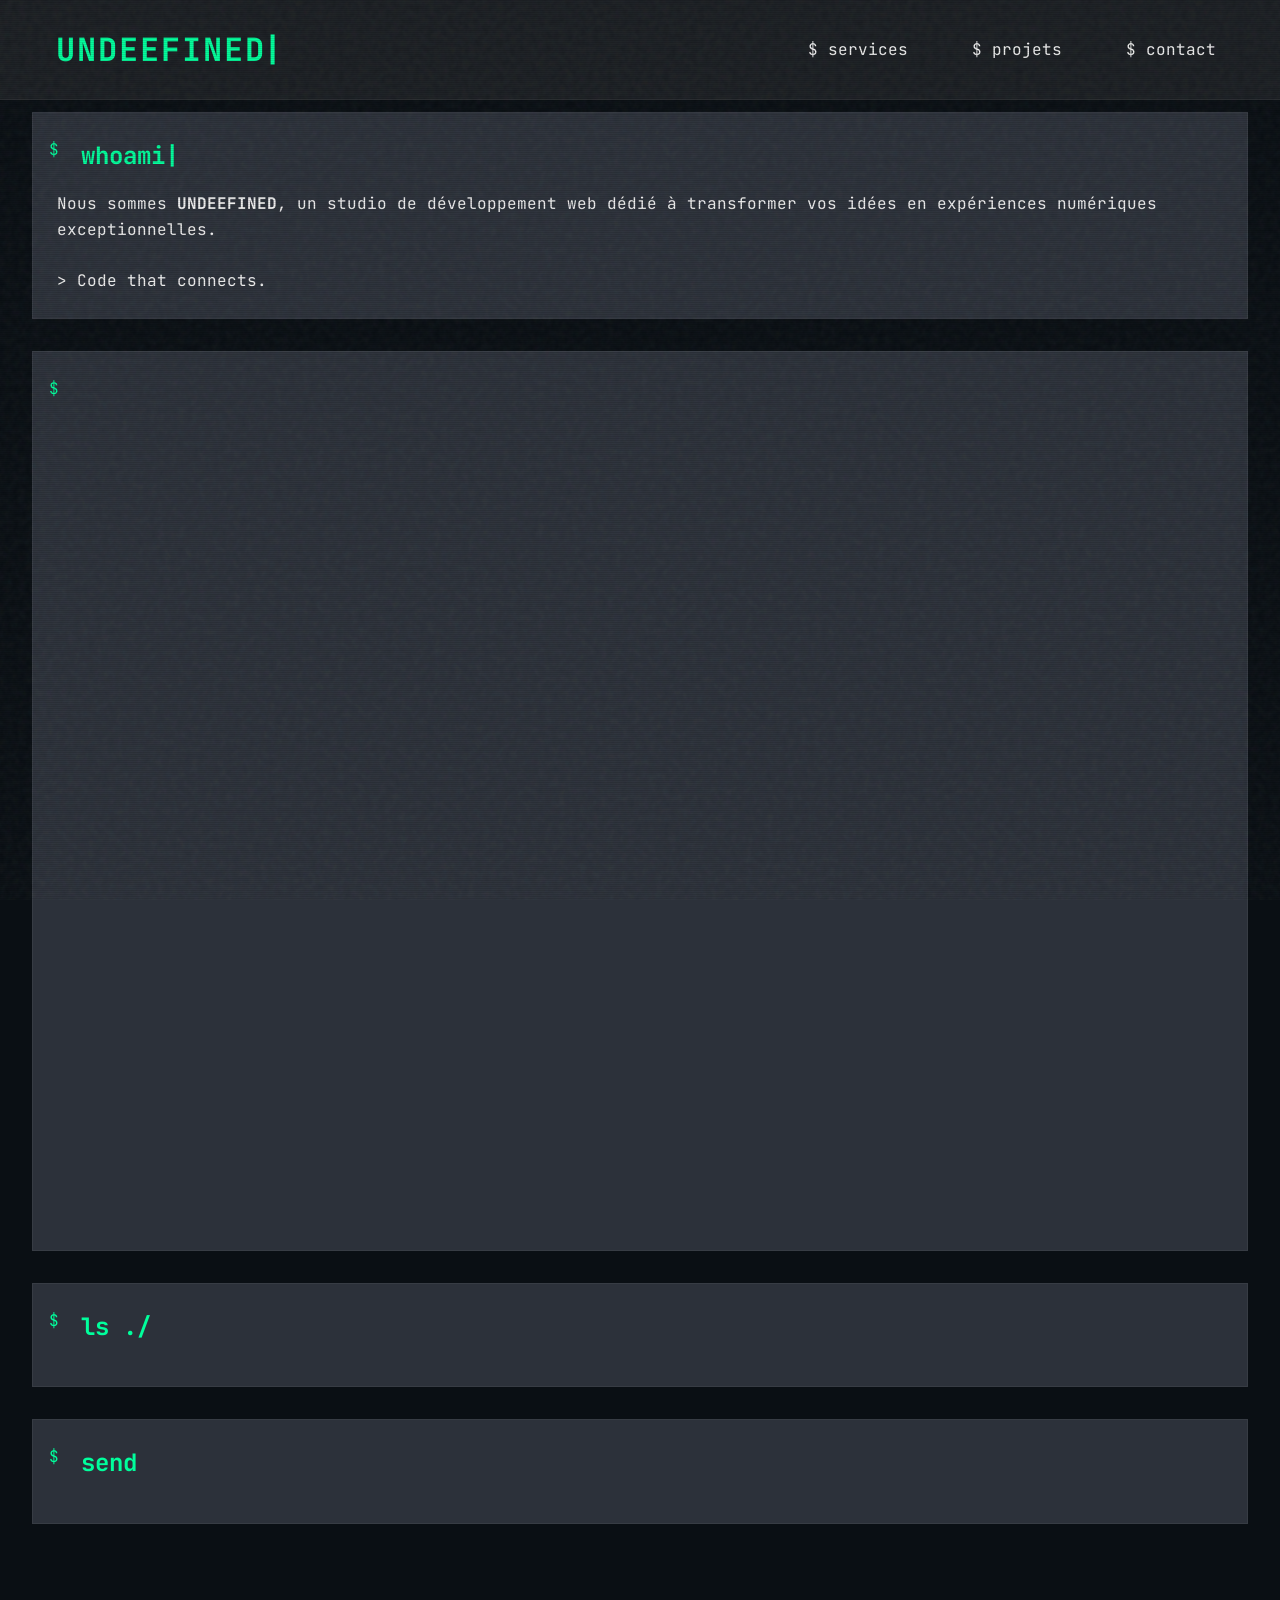
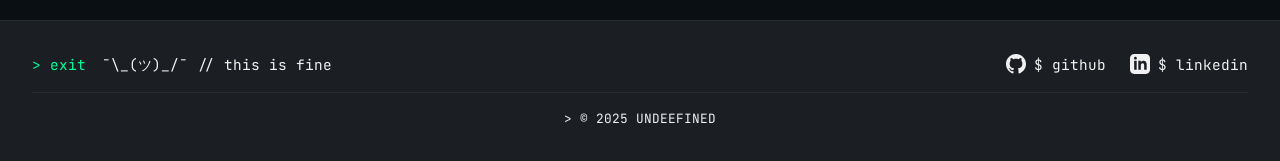
==== index.html @ 886de7f8 "first commit" ====
<!DOCTYPE html>
<html lang="fr">
<head>
    <meta charset="UTF-8">
    <meta name="viewport" content="width=device-width, initial-scale=1.0">
    <meta name="description" content="Développeur web freelance spécialisé dans la création de sites web modernes et performants. Services de développement sur-mesure, refonte et optimisation de sites web.">
    <meta name="keywords" content="développeur web, blockchain, smart contracts, React, Next.js, TypeScript">
    <meta name="author" content="UNDEEFINED">
    <meta property="og:title" content="UNDEEFINED | Création de Sites Web Modernes">
    <meta property="og:description" content="Développeur web freelance spécialisé dans la création de sites web modernes et performants.">
    <meta property="og:type" content="website">
    <title>UNDEEFINED | Création de Sites Web Modernes</title>
    
    <!-- Preload critical resources -->
    <link rel="preload" href="css/styles.css" as="style">
    <link rel="preload" href="js/script.js" as="script">
    
    <!-- System fonts first -->
    <style>
        body {
            font-family: -apple-system, BlinkMacSystemFont, 'Segoe UI', Roboto, Oxygen, Ubuntu, Cantarell, 'Open Sans', 'Helvetica Neue', sans-serif;
        }
    </style>
    
    <!-- Custom fonts -->
    <link rel="preconnect" href="https://fonts.googleapis.com">
    <link rel="preconnect" href="https://fonts.gstatic.com" crossorigin>
    <link href="https://fonts.googleapis.com/css2?family=JetBrains+Mono:wght@400;500;600;700&display=swap" rel="stylesheet">
    
    <!-- Styles -->
    <link rel="stylesheet" href="css/styles.css">
    
    <!-- Favicon -->
    <link rel="icon" type="image/x-icon" href="favicon.ico">
    <link rel="apple-touch-icon" href="favicon.ico">
    <link rel="shortcut icon" href="favicon.ico" type="image/x-icon">
</head>
<body>
    <header class="header">
        <nav class="nav">
            <div class="logo">
                <span class="logo-text">UNDEEFINED</span>
            </div>
            <button class="menu-toggle" aria-label="Menu" aria-expanded="false">
                <span class="menu-icon"></span>
            </button>
            <div class="nav-links">
                <ul>
                    <li><a href="#services">$ services</a></li>
                    <li><a href="#projects">$ projets</a></li>
                    <li><a href="#contact">$ contact</a></li>
                </ul>
            </div>
        </nav>
    </header>

    <main>
        <section class="terminal-section hero">
            <h2 class="typing-text">whoami</h2>
            <div class="section-content hidden">
                <p>Nous sommes <strong>UNDEEFINED</strong>, un studio de développement web dédié à transformer vos idées en expériences numériques exceptionnelles.</p>
                <br>
                <p class="subtitle">> Code that connects.</p>
            </div>
        </section>

        <section id="services" class="terminal-section hidden-section">
            <h2 class="typing-text">ls ./services</h2>
            <div class="section-content hidden">
                <div class="service-card">
                    <div class="service-header">
                        <h3>web-dev</h3>
                        <span class="service-status">[active]</span>
                    </div>
                    <p class="service-description">> Développement de sites web modernes et évolutifs, optimisés pour des performances exceptionnelles.</p>
                    <div class="service-stack">
                        <span class="stack-label">$ stack</span>
                        <ul class="service-features">
                            <li>React / Next.js / Angular</li>
                            <li>TypeScript</li>
                            <li>Node.js</li>
                            <li>SEO & Performance</li>
                            <li>Responsive Design</li>
                        </ul>
                    </div>
                </div>
                <div class="service-card">
                    <div class="service-header">
                        <h3>smart-contracts</h3>
                        <span class="service-status">[active]</span>
                    </div>
                    <p class="service-description">> Développement et audit de smart contracts sur la blockchain Ethereum.</p>
                    <div class="service-stack">
                        <span class="stack-label">$ stack</span>
                        <ul class="service-features">
                            <li>Solidity</li>
                            <li>Ethers.js | WAGMI | Web3.js</li>
                            <li>Hardhat | Foundry</li>
                            <li>Security Audits</li>
                        </ul>
                    </div>
                </div>
                <div class="service-card">
                    <div class="service-header">
                        <h3>consulting</h3>
                        <span class="service-status">[active]</span>
                    </div>
                    <p class="service-description">> Consulting technique et expertise en développement logiciel.</p>
                    <div class="service-stack">
                        <span class="stack-label">$ stack</span>
                        <ul class="service-features">
                            <li>Architecture Logicielle</li>
                            <li>Sécurité & Performance</li>
                            <li>Code Review</li>
                            <li>Formation & Mentoring</li>
                        </ul>
                    </div>
                </div>
            </div>
        </section>

        <section id="projects" class="terminal-section hidden-section">
            <h2 class="typing-text">ls ./projects</h2>
            <div class="section-content hidden">
                <div class="project-card">
                    <div class="project-image">
                        <img src="assets/portfolio.jpg" alt="Portfolio Project">
                    </div>
                    <div class="project-content">
                        <div class="project-header">
                            <h3>portfolio.js</h3>
                            <span class="project-status">[active]</span>
                        </div>
                        <p class="project-description">> Site portfolio moderne construit avec Next.js et TypeScript, mettant en avant une expérience utilisateur immersive et un design responsive.</p>
                        <div class="project-stack">
                            <span class="stack-label">$ stack</span>
                            <ul class="project-features">
                                <li>Next.js</li>
                                <li>TypeScript</li>
                                <li>Tailwind CSS</li>
                                <li>Framer Motion</li>
                            </ul>
                        </div>
                    </div>
                </div>
                <div class="project-card">
                    <div class="project-image">
                        <img src="assets/ecommerce.jpg" alt="E-commerce Project">
                    </div>
                    <div class="project-content">
                        <div class="project-header">
                            <h3>marketplace.py</h3>
                            <span class="project-status">[active]</span>
                        </div>
                        <p class="project-description">> Plateforme e-commerce innovante intégrant la blockchain pour des transactions sécurisées et transparentes.</p>
                        <div class="project-stack">
                            <span class="stack-label">$ stack</span>
                            <ul class="project-features">
                                <li>Python</li>
                                <li>Django</li>
                                <li>Solidity</li>
                                <li>Web3.js</li>
                            </ul>
                        </div>
                    </div>
                </div>
                <div class="project-card">
                    <div class="project-image">
                        <img src="assets/dashboard.jpg" alt="Dashboard Project">
                    </div>
                    <div class="project-content">
                        <div class="project-header">
                            <h3>dashboard.js</h3>
                            <span class="project-status">[active]</span>
                        </div>
                        <p class="project-description">> Dashboard analytique en temps réel avec visualisation de données et tableaux de bord personnalisables.</p>
                        <div class="project-stack">
                            <span class="stack-label">$ stack</span>
                            <ul class="project-features">
                                <li>React</li>
                                <li>D3.js</li>
                                <li>Node.js</li>
                                <li>MongoDB</li>
                            </ul>
                        </div>
                    </div>
                </div>
            </div>
        </section>

        <section id="contact" class="terminal-section hidden-section">
            <h2 class="typing-text">send -m "Hello"</h2>
            <div class="section-content hidden">
                <div class="contact-terminal">
                    <p class="contact-prompt">> Ready to start your project?</p>
                    <div class="contact-info">
                        <div class="contact-line">
                            <span class="contact-label">$ email</span>
                            <a href="mailto:contact@undeefined.dev" class="contact-value">contact@undeefined.dev</a>
                        </div>
                        <div class="contact-line">
                            <span class="contact-label">$ github</span>
                            <a href="https://github.com/CyrilCartoux" target="_blank" class="contact-value">@CyrilCartoux</a>
                        </div>
                        <div class="contact-line">
                            <span class="contact-label">$ location</span>
                            <span class="contact-value">Aix-en-Provence, France</span>
                        </div>
                    </div>
                </div>
            </div>
        </section>
    </main>

    <footer class="footer">
        <div class="footer-content">
            <div class="footer-terminal">
                <p class="footer-command">> exit</p>
                <p class="footer-text">¯\_(ツ)_/¯ // this is fine</p>
            </div>
            <div class="social-links">
                <a href="https://github.com/CyrilCartoux" target="_blank" rel="noopener noreferrer">
                    <svg class="social-icon" viewBox="0 0 24 24" fill="currentColor">
                        <path d="M12 0c-6.626 0-12 5.373-12 12 0 5.302 3.438 9.8 8.207 11.387.599.111.793-.261.793-.577v-2.234c-3.338.726-4.033-1.416-4.033-1.416-.546-1.387-1.333-1.756-1.333-1.756-1.089-.745.083-.729.083-.729 1.205.084 1.839 1.237 1.839 1.237 1.07 1.834 2.807 1.304 3.492.997.107-.775.418-1.305.762-1.604-2.665-.305-5.467-1.334-5.467-5.931 0-1.311.469-2.381 1.236-3.221-.124-.303-.535-1.524.117-3.176 0 0 1.008-.322 3.301 1.23.957-.266 1.983-.399 3.003-.404 1.02.005 2.047.138 3.006.404 2.291-1.552 3.297-1.23 3.297-1.23.653 1.653.242 2.874.118 3.176.77.84 1.235 1.911 1.235 3.221 0 4.609-2.807 5.624-5.479 5.921.43.372.823 1.102.823 2.222v3.293c0 .319.192.694.801.576 4.765-1.589 8.199-6.086 8.199-11.386 0-6.627-5.373-12-12-12z"/>
                    </svg>
                    <span class="social-text">$ github</span>
                </a>
                <a href="https://www.linkedin.com/in/cyril-c-a6a3351a2/" target="_blank" rel="noopener noreferrer">
                    <svg class="social-icon" viewBox="0 0 24 24" fill="currentColor">
                        <path d="M19 0h-14c-2.761 0-5 2.239-5 5v14c0 2.761 2.239 5 5 5h14c2.762 0 5-2.239 5-5v-14c0-2.761-2.238-5-5-5zm-11 19h-3v-11h3v11zm-1.5-12.268c-.966 0-1.75-.79-1.75-1.764s.784-1.764 1.75-1.764 1.75.79 1.75 1.764-.783 1.764-1.75 1.764zm13.5 12.268h-3v-5.604c0-3.368-4-3.113-4 0v5.604h-3v-11h3v1.765c1.396-2.586 7-2.777 7 2.476v6.759z"/>
                    </svg>
                    <span class="social-text">$ linkedin</span>
                </a>
            </div>
        </div>
        <div class="footer-bottom">
            <p class="footer-copyright">> &copy; 2025 UNDEEFINED</p>
        </div>
    </footer>

    <script src="js/script.js"></script>
</body>
</html>
---- css/styles.css ----
:root {
  /* Base Dark Terminal */
  --background-black: #0a0f14;
  --charcoal-grey: #1b1f23;
  --code-grey: #2c313a;

  /* Primary Text / UI */
  --mono-white: #f1f1f1;
  --terminal-green: #00ff9c;
  --glitch-red: #ff4d6d;
  --glitch-blue: #38bdf8;
  --glitch-purple: #c084fc;

  /* Secondary Effects */
  --noise-grey: #3c3c3c;
  --soft-border: rgba(255, 255, 255, 0.05);
  --scanline-overlay: rgba(0, 0, 0, 0.1);

  /* Hover / Accent / Debug */
  --hover-lime: #ccff00;
  --alert-orange: #ffae00;
  --cursor-blink: #00ff9c;

  /* Typography */
  --font-mono: 'JetBrains Mono', 'Fira Code', 'IBM Plex Mono', monospace;
}

/* Base Styles */
* {
  margin: 0;
  padding: 0;
  box-sizing: border-box;
}

body {
  font-family: var(--font-mono);
  background-color: var(--background-black);
  color: var(--mono-white);
  line-height: 1.6;
  overflow-x: hidden;
  position: relative;
}

/* Terminal Scanlines Effect */
body::before {
  content: '';
  position: fixed;
  top: 0;
  left: 0;
  right: 0;
  bottom: 0;
  background: repeating-linear-gradient(
    0deg,
    transparent 0px,
    transparent 1px,
    var(--scanline-overlay) 1px,
    var(--scanline-overlay) 2px
  );
  pointer-events: none;
  z-index: 1000;
}

/* Terminal Noise Effect */
body::after {
  content: '';
  position: fixed;
  top: 0;
  left: 0;
  right: 0;
  bottom: 0;
  background-image: url("data:image/svg+xml,%3Csvg viewBox='0 0 200 200' xmlns='http://www.w3.org/2000/svg'%3E%3Cfilter id='noiseFilter'%3E%3CfeTurbulence type='fractalNoise' baseFrequency='0.65' numOctaves='3' stitchTiles='stitch'/%3E%3C/filter%3E%3Crect width='100%25' height='100%25' filter='url(%23noiseFilter)'/%3E%3C/svg%3E");
  opacity: 0.05;
  pointer-events: none;
  z-index: 1001;
}

/* Header & Navigation */
.header {
  position: fixed;
  top: 0;
  left: 0;
  right: 0;
  background: var(--charcoal-grey);
  backdrop-filter: blur(5px);
  z-index: 100;
  height: auto;
  min-height: 80px;
  display: flex;
  align-items: center;
  justify-content: center;
  padding: 1rem;
  border-bottom: 1px solid var(--soft-border);
}

.nav {
  width: 100%;
  max-width: 1400px;
  display: flex;
  flex-direction: row;
  align-items: center;
  justify-content: space-between;
  position: relative;
}

.logo {
  font-family: var(--font-mono);
  font-size: clamp(1.5rem, 5vw, 2rem);
  color: var(--terminal-green);
  position: relative;
  text-transform: uppercase;
  letter-spacing: 2px;
  font-weight: 700;
  text-align: center;
  padding: 0.5rem;
  z-index: 2;
}

.logo::after {
  content: '|';
  position: absolute;
  right: -10px;
  color: var(--cursor-blink);
}

.logo:hover {
  animation: glitch 0.3s linear infinite;
}

/* Menu Toggle Button */
.menu-toggle {
  display: none;
  background: none;
  border: none;
  cursor: pointer;
  padding: 0.5rem;
  z-index: 2;
  position: relative;
}

.menu-icon {
  display: block;
  width: 30px;
  height: 2px;
  background-color: var(--terminal-green);
  position: relative;
  transition: all 0.3s ease;
}

.menu-icon::before,
.menu-icon::after {
  content: '';
  position: absolute;
  width: 100%;
  height: 2px;
  background-color: var(--terminal-green);
  transition: all 0.3s ease;
}

.menu-icon::before {
  top: -8px;
  left: 0;
}

.menu-icon::after {
  bottom: -8px;
  left: 0;
}

.menu-toggle.active .menu-icon {
  background-color: transparent;
}

.menu-toggle.active .menu-icon::before {
  transform: rotate(45deg) translate(5px, 5px);
  box-shadow: 0 0 5px var(--terminal-green);
}

.menu-toggle.active .menu-icon::after {
  transform: rotate(-45deg) translate(5px, -5px);
  box-shadow: 0 0 5px var(--terminal-green);
}

.menu-toggle:hover .menu-icon,
.menu-toggle:hover .menu-icon::before,
.menu-toggle:hover .menu-icon::after {
  background-color: var(--glitch-red);
  animation: glitch 0.5s linear infinite;
}

/* Navigation Links */
.nav-links {
  display: flex;
  gap: 2rem;
}

.nav-links ul {
  display: flex;
  gap: 2rem;
  list-style: none;
  margin: 0;
  padding: 0;
}

.nav-links a {
  color: var(--mono-white);
  text-decoration: none;
  font-weight: 400;
  transition: all 0.3s ease;
  position: relative;
  padding: 0.5rem 1rem;
  white-space: nowrap;
}

.nav-links a:hover {
  color: var(--terminal-green);
  text-shadow: 0 0 5px var(--terminal-green);
}

/* Main Content */
main {
  margin-top: 80px;
  padding: 2rem;
}

/* Terminal-like Sections */
.terminal-section {
  background: var(--code-grey);
  border: 1px solid var(--soft-border);
  padding: 1.5rem;
  margin-bottom: 2rem;
  position: relative;
}

.terminal-section::before {
  content: '$';
  position: absolute;
  left: 1rem;
  top: 1.5rem;
  color: var(--terminal-green);
}

.terminal-section h2 {
  color: var(--terminal-green);
  margin-bottom: 1rem;
  padding-left: 1.5rem;
}

/* Service Cards */
.service-card {
  background: var(--charcoal-grey);
  border: 1px solid var(--soft-border);
  padding: 1.5rem;
  margin-bottom: 1.5rem;
  transition: all 0.3s ease;
}

.service-card:hover {
  border-color: var(--terminal-green);
  box-shadow: 0 0 10px rgba(0, 255, 156, 0.2);
}

.service-header {
  display: flex;
  justify-content: space-between;
  align-items: center;
  margin-bottom: 1rem;
}

.service-header h3 {
  color: var(--terminal-green);
  font-size: 1.2rem;
  margin: 0;
}

.service-status {
  color: var(--glitch-green);
  font-size: 0.8rem;
  font-family: var(--font-mono);
}

.service-description {
  color: var(--mono-white);
  margin-bottom: 1rem;
  font-size: 0.9rem;
}

.service-stack {
  background: var(--code-grey);
  padding: 1rem;
  border-radius: 4px;
}

.stack-label {
  color: var(--terminal-green);
  font-family: var(--font-mono);
  font-size: 0.8rem;
  display: block;
  margin-bottom: 0.5rem;
}

.service-features {
  list-style: none;
  padding: 0;
  margin: 0;
}

.service-features li {
  color: var(--mono-white);
  font-size: 0.9rem;
  margin-bottom: 0.25rem;
  padding-left: 1rem;
  position: relative;
}

.service-features li::before {
  content: ">";
  color: var(--terminal-green);
  position: absolute;
  left: 0;
}

/* Project Cards */
.project-card {
  background: var(--charcoal-grey);
  border: 1px solid var(--soft-border);
  margin-bottom: 2rem;
  transition: all 0.3s ease;
  display: flex;
  overflow: hidden;
}

.project-card:hover {
  border-color: var(--terminal-green);
  box-shadow: 0 0 10px rgba(0, 255, 156, 0.2);
  transform: translateY(-2px);
}

.project-image {
  flex: 0 0 40%;
  position: relative;
  overflow: hidden;
}

.project-image img {
  width: 100%;
  height: 100%;
  object-fit: cover;
  transition: transform 0.3s ease;
}

.project-card:hover .project-image img {
  transform: scale(1.05);
}

.project-content {
  flex: 1;
  padding: 1.5rem;
  display: flex;
  flex-direction: column;
}

.project-header {
  display: flex;
  justify-content: space-between;
  align-items: center;
  margin-bottom: 1rem;
}

.project-header h3 {
  color: var(--terminal-green);
  font-size: 1.2rem;
  margin: 0;
}

.project-status {
  color: var(--glitch-green);
  font-size: 0.8rem;
  font-family: var(--font-mono);
}

.project-description {
  color: var(--mono-white);
  margin-bottom: 1rem;
  font-size: 0.9rem;
}

.project-stack {
  background: var(--code-grey);
  padding: 1rem;
  border-radius: 4px;
  margin-top: auto;
}

.project-features {
  list-style: none;
  padding: 0;
  margin: 0;
  display: flex;
  flex-wrap: wrap;
  gap: 0.5rem;
}

.project-features li {
  color: var(--mono-white);
  font-size: 0.9rem;
  padding: 0.25rem 0.5rem;
  background: rgba(0, 255, 156, 0.1);
  border-radius: 4px;
}

/* Footer Styles */
.footer {
  background: var(--charcoal-grey);
  padding: 2rem;
  border-top: 1px solid var(--soft-border);
  margin-top: 2rem;
}

.footer-content {
  display: flex;
  justify-content: space-between;
  align-items: center;
  margin-bottom: 1rem;
}

.footer-terminal {
  display: flex;
  align-items: center;
  gap: 1rem;
}

.footer-command {
  color: var(--terminal-green);
  font-family: var(--font-mono);
  font-size: 0.9rem;
}

.footer-text {
  color: var(--mono-white);
  font-family: var(--font-mono);
  font-size: 0.9rem;
}

.social-links {
  display: flex;
  gap: 1.5rem;
}

.social-links a {
  display: flex;
  align-items: center;
  gap: 0.5rem;
  color: var(--mono-white);
  text-decoration: none;
  transition: all 0.3s ease;
}

.social-links a:hover {
  color: var(--terminal-green);
  transform: translateY(-2px);
}

.social-icon {
  width: 20px;
  height: 20px;
  transition: all 0.3s ease;
}

.social-text {
  font-family: var(--font-mono);
  font-size: 0.9rem;
}

.footer-bottom {
  text-align: center;
  padding-top: 1rem;
  border-top: 1px solid var(--soft-border);
}

.footer-copyright {
  color: var(--mono-white);
  font-family: var(--font-mono);
  font-size: 0.8rem;
}

/* Animations */
@keyframes blink {
  0%, 100% { opacity: 1; }
  50% { opacity: 0; }
}

@keyframes glitch {
  0% {
    transform: translate(0);
    text-shadow: 0 0 5px var(--terminal-green);
  }
  20% {
    transform: translate(-1px, 1px);
    text-shadow: 0 0 5px var(--glitch-red);
  }
  40% {
    transform: translate(1px, -1px);
    text-shadow: 0 0 5px var(--glitch-blue);
  }
  60% {
    transform: translate(-1px, 1px);
    text-shadow: 0 0 5px var(--glitch-purple);
  }
  80% {
    transform: translate(1px, -1px);
    text-shadow: 0 0 5px var(--terminal-green);
  }
  100% {
    transform: translate(0);
    text-shadow: 0 0 5px var(--terminal-green);
  }
}

/* Terminal-like Scrollbar */
::-webkit-scrollbar {
  width: 8px;
}

::-webkit-scrollbar-track {
  background: var(--charcoal-grey);
}

::-webkit-scrollbar-thumb {
  background: var(--terminal-green);
  border-radius: 0;
}

::-webkit-scrollbar-thumb:hover {
  background: var(--glitch-red);
}

/* Responsive Design */
@media (min-width: 768px) {
  .nav {
    flex-direction: row;
    justify-content: space-between;
    padding: 0 2rem;
  }

  .nav-links {
    gap: 2rem;
  }
}

@media (max-width: 480px) {
  .nav-links {
    flex-direction: column;
    align-items: center;
    gap: 0.5rem;
  }

  .nav-links a {
    padding: 0.25rem 0.5rem;
  }
}

@media (max-width: 768px) {
  .header {
    height: auto;
    padding: 1rem;
    flex-direction: column;
    gap: 1rem;
  }

  .menu-toggle {
    display: block;
  }

  .nav-links {
    position: fixed;
    top: 80px;
    left: 0;
    right: 0;
    height: auto;
    background: var(--charcoal-grey);
    flex-direction: column;
    align-items: center;
    justify-content: flex-start;
    gap: 1.5rem;
    transform: translateY(-100%);
    opacity: 0;
    transition: transform 0.3s ease, opacity 0.3s ease;
    z-index: 1;
    backdrop-filter: blur(10px);
    padding: 2rem 0;
    margin: 0;
    overflow-y: auto;
  }

  .nav-links.active {
    transform: translateY(0);
    opacity: 1;
  }

  .nav-links ul {
    flex-direction: column;
    width: 100%;
    align-items: center;
    padding: 0;
    margin: 0;
  }

  .nav-links li {
    width: 100%;
    text-align: center;
    margin: 0;
    padding: 0.5rem 0;
  }

  .nav-links a {
    display: block;
    font-size: 1.2rem;
    padding: 0.8rem 1.5rem;
    border: 1px solid var(--terminal-green);
    border-radius: 4px;
    transition: all 0.3s ease;
    background: rgba(0, 0, 0, 0.3);
    margin: 0 auto;
    width: 80%;
    max-width: 300px;
  }

  .nav-links a:hover {
    background: var(--terminal-green);
    color: var(--charcoal-grey);
    transform: translateY(-2px);
    box-shadow: 0 0 10px var(--terminal-green);
  }

  main {
    margin-top: 120px;
  }

  .footer {
    padding: 1.5rem;
  }

  .footer-content {
    flex-direction: column;
    gap: 1.5rem;
    align-items: flex-start;
  }

  .footer-terminal {
    flex-direction: column;
    align-items: flex-start;
    gap: 0.5rem;
  }

  .social-links {
    width: 100%;
    justify-content: space-between;
    gap: 1rem;
  }

  .social-links a {
    flex: 1;
    justify-content: center;
  }

  .footer-bottom {
    margin-top: 1.5rem;
  }

  .project-card {
    flex-direction: column;
  }

  .project-image {
    flex: 0 0 200px;
  }
}

/* Typing Effect */
.typing-text {
    position: relative;
    display: inline-block;
}

.cursor {
    display: inline;
    color: var(--terminal-green);
    animation: blink 1s step-end infinite;
}

@keyframes blink {
    0%, 100% { opacity: 1; }
    50% { opacity: 0; }
}

/* Section Content Animation */
.section-content {
    opacity: 0;
    transform: translateY(20px);
    transition: opacity 0.5s ease, transform 0.5s ease;
}

.section-content.visible {
    opacity: 1;
    transform: translateY(0);
}

.hidden {
    display: none;
}

/* Hidden Sections */
.hidden-section {
    opacity: 0;
    transform: translateY(50px);
    transition: opacity 0.5s ease, transform 0.5s ease;
    pointer-events: none;
    min-height: 100vh;
    position: relative;
}

.hidden-section.visible {
    opacity: 1;
    transform: translateY(0);
    pointer-events: auto;
}

/* Ajustement spécifique pour les sections contact et projets */
#contact.hidden-section,
#projects.hidden-section {
    min-height: auto;
    height: auto;
}

/* Ajustement du timing pour la section services */
#services.hidden-section {
    transition-delay: 2.5s;
}

/* Contact Section */
.contact-terminal {
    display: flex;
    flex-direction: column;
    gap: 1.5rem;
}

.contact-prompt {
    color: var(--terminal-green);
    font-family: var(--font-mono);
    font-size: 1.1rem;
    margin-bottom: 1rem;
}

.contact-info {
    display: flex;
    flex-direction: column;
    gap: 1rem;
}

.contact-line {
    display: flex;
    align-items: center;
    gap: 1rem;
}

.contact-label {
    color: var(--terminal-green);
    font-family: var(--font-mono);
    font-size: 0.9rem;
    min-width: 80px;
}

.contact-value {
    color: var(--mono-white);
    font-family: var(--font-mono);
    font-size: 0.9rem;
    text-decoration: none;
    transition: all 0.3s ease;
}

.contact-value:hover {
    color: var(--terminal-green);
    transform: translateX(5px);
}

/* Responsive Contact */
@media (max-width: 768px) {
    .contact-line {
        flex-direction: column;
        align-items: flex-start;
        gap: 0.5rem;
    }

    .contact-label {
        min-width: auto;
    }
}
---- css/styles.css ----
:root {
  /* Base Dark Terminal */
  --background-black: #0a0f14;
  --charcoal-grey: #1b1f23;
  --code-grey: #2c313a;

  /* Primary Text / UI */
  --mono-white: #f1f1f1;
  --terminal-green: #00ff9c;
  --glitch-red: #ff4d6d;
  --glitch-blue: #38bdf8;
  --glitch-purple: #c084fc;

  /* Secondary Effects */
  --noise-grey: #3c3c3c;
  --soft-border: rgba(255, 255, 255, 0.05);
  --scanline-overlay: rgba(0, 0, 0, 0.1);

  /* Hover / Accent / Debug */
  --hover-lime: #ccff00;
  --alert-orange: #ffae00;
  --cursor-blink: #00ff9c;

  /* Typography */
  --font-mono: 'JetBrains Mono', 'Fira Code', 'IBM Plex Mono', monospace;
}

/* Base Styles */
* {
  margin: 0;
  padding: 0;
  box-sizing: border-box;
}

body {
  font-family: var(--font-mono);
  background-color: var(--background-black);
  color: var(--mono-white);
  line-height: 1.6;
  overflow-x: hidden;
  position: relative;
}

/* Terminal Scanlines Effect */
body::before {
  content: '';
  position: fixed;
  top: 0;
  left: 0;
  right: 0;
  bottom: 0;
  background: repeating-linear-gradient(
    0deg,
    transparent 0px,
    transparent 1px,
    var(--scanline-overlay) 1px,
    var(--scanline-overlay) 2px
  );
  pointer-events: none;
  z-index: 1000;
}

/* Terminal Noise Effect */
body::after {
  content: '';
  position: fixed;
  top: 0;
  left: 0;
  right: 0;
  bottom: 0;
  background-image: url("data:image/svg+xml,%3Csvg viewBox='0 0 200 200' xmlns='http://www.w3.org/2000/svg'%3E%3Cfilter id='noiseFilter'%3E%3CfeTurbulence type='fractalNoise' baseFrequency='0.65' numOctaves='3' stitchTiles='stitch'/%3E%3C/filter%3E%3Crect width='100%25' height='100%25' filter='url(%23noiseFilter)'/%3E%3C/svg%3E");
  opacity: 0.05;
  pointer-events: none;
  z-index: 1001;
}

/* Header & Navigation */
.header {
  position: fixed;
  top: 0;
  left: 0;
  right: 0;
  background: var(--charcoal-grey);
  backdrop-filter: blur(5px);
  z-index: 100;
  height: auto;
  min-height: 80px;
  display: flex;
  align-items: center;
  justify-content: center;
  padding: 1rem;
  border-bottom: 1px solid var(--soft-border);
}

.nav {
  width: 100%;
  max-width: 1400px;
  display: flex;
  flex-direction: row;
  align-items: center;
  justify-content: space-between;
  position: relative;
}

.logo {
  font-family: var(--font-mono);
  font-size: clamp(1.5rem, 5vw, 2rem);
  color: var(--terminal-green);
  position: relative;
  text-transform: uppercase;
  letter-spacing: 2px;
  font-weight: 700;
  text-align: center;
  padding: 0.5rem;
  z-index: 2;
}

.logo::after {
  content: '|';
  position: absolute;
  right: -10px;
  color: var(--cursor-blink);
}

.logo:hover {
  animation: glitch 0.3s linear infinite;
}

/* Menu Toggle Button */
.menu-toggle {
  display: none;
  background: none;
  border: none;
  cursor: pointer;
  padding: 0.5rem;
  z-index: 2;
  position: relative;
}

.menu-icon {
  display: block;
  width: 30px;
  height: 2px;
  background-color: var(--terminal-green);
  position: relative;
  transition: all 0.3s ease;
}

.menu-icon::before,
.menu-icon::after {
  content: '';
  position: absolute;
  width: 100%;
  height: 2px;
  background-color: var(--terminal-green);
  transition: all 0.3s ease;
}

.menu-icon::before {
  top: -8px;
  left: 0;
}

.menu-icon::after {
  bottom: -8px;
  left: 0;
}

.menu-toggle.active .menu-icon {
  background-color: transparent;
}

.menu-toggle.active .menu-icon::before {
  transform: rotate(45deg) translate(5px, 5px);
  box-shadow: 0 0 5px var(--terminal-green);
}

.menu-toggle.active .menu-icon::after {
  transform: rotate(-45deg) translate(5px, -5px);
  box-shadow: 0 0 5px var(--terminal-green);
}

.menu-toggle:hover .menu-icon,
.menu-toggle:hover .menu-icon::before,
.menu-toggle:hover .menu-icon::after {
  background-color: var(--glitch-red);
  animation: glitch 0.5s linear infinite;
}

/* Navigation Links */
.nav-links {
  display: flex;
  gap: 2rem;
}

.nav-links ul {
  display: flex;
  gap: 2rem;
  list-style: none;
  margin: 0;
  padding: 0;
}

.nav-links a {
  color: var(--mono-white);
  text-decoration: none;
  font-weight: 400;
  transition: all 0.3s ease;
  position: relative;
  padding: 0.5rem 1rem;
  white-space: nowrap;
}

.nav-links a:hover {
  color: var(--terminal-green);
  text-shadow: 0 0 5px var(--terminal-green);
}

/* Main Content */
main {
  margin-top: 80px;
  padding: 2rem;
}

/* Terminal-like Sections */
.terminal-section {
  background: var(--code-grey);
  border: 1px solid var(--soft-border);
  padding: 1.5rem;
  margin-bottom: 2rem;
  position: relative;
}

.terminal-section::before {
  content: '$';
  position: absolute;
  left: 1rem;
  top: 1.5rem;
  color: var(--terminal-green);
}

.terminal-section h2 {
  color: var(--terminal-green);
  margin-bottom: 1rem;
  padding-left: 1.5rem;
}

/* Service Cards */
.service-card {
  background: var(--charcoal-grey);
  border: 1px solid var(--soft-border);
  padding: 1.5rem;
  margin-bottom: 1.5rem;
  transition: all 0.3s ease;
}

.service-card:hover {
  border-color: var(--terminal-green);
  box-shadow: 0 0 10px rgba(0, 255, 156, 0.2);
}

.service-header {
  display: flex;
  justify-content: space-between;
  align-items: center;
  margin-bottom: 1rem;
}

.service-header h3 {
  color: var(--terminal-green);
  font-size: 1.2rem;
  margin: 0;
}

.service-status {
  color: var(--glitch-green);
  font-size: 0.8rem;
  font-family: var(--font-mono);
}

.service-description {
  color: var(--mono-white);
  margin-bottom: 1rem;
  font-size: 0.9rem;
}

.service-stack {
  background: var(--code-grey);
  padding: 1rem;
  border-radius: 4px;
}

.stack-label {
  color: var(--terminal-green);
  font-family: var(--font-mono);
  font-size: 0.8rem;
  display: block;
  margin-bottom: 0.5rem;
}

.service-features {
  list-style: none;
  padding: 0;
  margin: 0;
}

.service-features li {
  color: var(--mono-white);
  font-size: 0.9rem;
  margin-bottom: 0.25rem;
  padding-left: 1rem;
  position: relative;
}

.service-features li::before {
  content: ">";
  color: var(--terminal-green);
  position: absolute;
  left: 0;
}

/* Project Cards */
.project-card {
  background: var(--charcoal-grey);
  border: 1px solid var(--soft-border);
  margin-bottom: 2rem;
  transition: all 0.3s ease;
  display: flex;
  overflow: hidden;
}

.project-card:hover {
  border-color: var(--terminal-green);
  box-shadow: 0 0 10px rgba(0, 255, 156, 0.2);
  transform: translateY(-2px);
}

.project-image {
  flex: 0 0 40%;
  position: relative;
  overflow: hidden;
}

.project-image img {
  width: 100%;
  height: 100%;
  object-fit: cover;
  transition: transform 0.3s ease;
}

.project-card:hover .project-image img {
  transform: scale(1.05);
}

.project-content {
  flex: 1;
  padding: 1.5rem;
  display: flex;
  flex-direction: column;
}

.project-header {
  display: flex;
  justify-content: space-between;
  align-items: center;
  margin-bottom: 1rem;
}

.project-header h3 {
  color: var(--terminal-green);
  font-size: 1.2rem;
  margin: 0;
}

.project-status {
  color: var(--glitch-green);
  font-size: 0.8rem;
  font-family: var(--font-mono);
}

.project-description {
  color: var(--mono-white);
  margin-bottom: 1rem;
  font-size: 0.9rem;
}

.project-stack {
  background: var(--code-grey);
  padding: 1rem;
  border-radius: 4px;
  margin-top: auto;
}

.project-features {
  list-style: none;
  padding: 0;
  margin: 0;
  display: flex;
  flex-wrap: wrap;
  gap: 0.5rem;
}

.project-features li {
  color: var(--mono-white);
  font-size: 0.9rem;
  padding: 0.25rem 0.5rem;
  background: rgba(0, 255, 156, 0.1);
  border-radius: 4px;
}

/* Footer Styles */
.footer {
  background: var(--charcoal-grey);
  padding: 2rem;
  border-top: 1px solid var(--soft-border);
  margin-top: 2rem;
}

.footer-content {
  display: flex;
  justify-content: space-between;
  align-items: center;
  margin-bottom: 1rem;
}

.footer-terminal {
  display: flex;
  align-items: center;
  gap: 1rem;
}

.footer-command {
  color: var(--terminal-green);
  font-family: var(--font-mono);
  font-size: 0.9rem;
}

.footer-text {
  color: var(--mono-white);
  font-family: var(--font-mono);
  font-size: 0.9rem;
}

.social-links {
  display: flex;
  gap: 1.5rem;
}

.social-links a {
  display: flex;
  align-items: center;
  gap: 0.5rem;
  color: var(--mono-white);
  text-decoration: none;
  transition: all 0.3s ease;
}

.social-links a:hover {
  color: var(--terminal-green);
  transform: translateY(-2px);
}

.social-icon {
  width: 20px;
  height: 20px;
  transition: all 0.3s ease;
}

.social-text {
  font-family: var(--font-mono);
  font-size: 0.9rem;
}

.footer-bottom {
  text-align: center;
  padding-top: 1rem;
  border-top: 1px solid var(--soft-border);
}

.footer-copyright {
  color: var(--mono-white);
  font-family: var(--font-mono);
  font-size: 0.8rem;
}

/* Animations */
@keyframes blink {
  0%, 100% { opacity: 1; }
  50% { opacity: 0; }
}

@keyframes glitch {
  0% {
    transform: translate(0);
    text-shadow: 0 0 5px var(--terminal-green);
  }
  20% {
    transform: translate(-1px, 1px);
    text-shadow: 0 0 5px var(--glitch-red);
  }
  40% {
    transform: translate(1px, -1px);
    text-shadow: 0 0 5px var(--glitch-blue);
  }
  60% {
    transform: translate(-1px, 1px);
    text-shadow: 0 0 5px var(--glitch-purple);
  }
  80% {
    transform: translate(1px, -1px);
    text-shadow: 0 0 5px var(--terminal-green);
  }
  100% {
    transform: translate(0);
    text-shadow: 0 0 5px var(--terminal-green);
  }
}

/* Terminal-like Scrollbar */
::-webkit-scrollbar {
  width: 8px;
}

::-webkit-scrollbar-track {
  background: var(--charcoal-grey);
}

::-webkit-scrollbar-thumb {
  background: var(--terminal-green);
  border-radius: 0;
}

::-webkit-scrollbar-thumb:hover {
  background: var(--glitch-red);
}

/* Responsive Design */
@media (min-width: 768px) {
  .nav {
    flex-direction: row;
    justify-content: space-between;
    padding: 0 2rem;
  }

  .nav-links {
    gap: 2rem;
  }
}

@media (max-width: 480px) {
  .nav-links {
    flex-direction: column;
    align-items: center;
    gap: 0.5rem;
  }

  .nav-links a {
    padding: 0.25rem 0.5rem;
  }
}

@media (max-width: 768px) {
  .header {
    height: auto;
    padding: 1rem;
    flex-direction: column;
    gap: 1rem;
  }

  .menu-toggle {
    display: block;
  }

  .nav-links {
    position: fixed;
    top: 80px;
    left: 0;
    right: 0;
    height: auto;
    background: var(--charcoal-grey);
    flex-direction: column;
    align-items: center;
    justify-content: flex-start;
    gap: 1.5rem;
    transform: translateY(-100%);
    opacity: 0;
    transition: transform 0.3s ease, opacity 0.3s ease;
    z-index: 1;
    backdrop-filter: blur(10px);
    padding: 2rem 0;
    margin: 0;
    overflow-y: auto;
  }

  .nav-links.active {
    transform: translateY(0);
    opacity: 1;
  }

  .nav-links ul {
    flex-direction: column;
    width: 100%;
    align-items: center;
    padding: 0;
    margin: 0;
  }

  .nav-links li {
    width: 100%;
    text-align: center;
    margin: 0;
    padding: 0.5rem 0;
  }

  .nav-links a {
    display: block;
    font-size: 1.2rem;
    padding: 0.8rem 1.5rem;
    border: 1px solid var(--terminal-green);
    border-radius: 4px;
    transition: all 0.3s ease;
    background: rgba(0, 0, 0, 0.3);
    margin: 0 auto;
    width: 80%;
    max-width: 300px;
  }

  .nav-links a:hover {
    background: var(--terminal-green);
    color: var(--charcoal-grey);
    transform: translateY(-2px);
    box-shadow: 0 0 10px var(--terminal-green);
  }

  main {
    margin-top: 120px;
  }

  .footer {
    padding: 1.5rem;
  }

  .footer-content {
    flex-direction: column;
    gap: 1.5rem;
    align-items: flex-start;
  }

  .footer-terminal {
    flex-direction: column;
    align-items: flex-start;
    gap: 0.5rem;
  }

  .social-links {
    width: 100%;
    justify-content: space-between;
    gap: 1rem;
  }

  .social-links a {
    flex: 1;
    justify-content: center;
  }

  .footer-bottom {
    margin-top: 1.5rem;
  }

  .project-card {
    flex-direction: column;
  }

  .project-image {
    flex: 0 0 200px;
  }
}

/* Typing Effect */
.typing-text {
    position: relative;
    display: inline-block;
}

.cursor {
    display: inline;
    color: var(--terminal-green);
    animation: blink 1s step-end infinite;
}

@keyframes blink {
    0%, 100% { opacity: 1; }
    50% { opacity: 0; }
}

/* Section Content Animation */
.section-content {
    opacity: 0;
    transform: translateY(20px);
    transition: opacity 0.5s ease, transform 0.5s ease;
}

.section-content.visible {
    opacity: 1;
    transform: translateY(0);
}

.hidden {
    display: none;
}

/* Hidden Sections */
.hidden-section {
    opacity: 0;
    transform: translateY(50px);
    transition: opacity 0.5s ease, transform 0.5s ease;
    pointer-events: none;
    min-height: 100vh;
    position: relative;
}

.hidden-section.visible {
    opacity: 1;
    transform: translateY(0);
    pointer-events: auto;
}

/* Ajustement spécifique pour les sections contact et projets */
#contact.hidden-section,
#projects.hidden-section {
    min-height: auto;
    height: auto;
}

/* Ajustement du timing pour la section services */
#services.hidden-section {
    transition-delay: 2.5s;
}

/* Contact Section */
.contact-terminal {
    display: flex;
    flex-direction: column;
    gap: 1.5rem;
}

.contact-prompt {
    color: var(--terminal-green);
    font-family: var(--font-mono);
    font-size: 1.1rem;
    margin-bottom: 1rem;
}

.contact-info {
    display: flex;
    flex-direction: column;
    gap: 1rem;
}

.contact-line {
    display: flex;
    align-items: center;
    gap: 1rem;
}

.contact-label {
    color: var(--terminal-green);
    font-family: var(--font-mono);
    font-size: 0.9rem;
    min-width: 80px;
}

.contact-value {
    color: var(--mono-white);
    font-family: var(--font-mono);
    font-size: 0.9rem;
    text-decoration: none;
    transition: all 0.3s ease;
}

.contact-value:hover {
    color: var(--terminal-green);
    transform: translateX(5px);
}

/* Responsive Contact */
@media (max-width: 768px) {
    .contact-line {
        flex-direction: column;
        align-items: flex-start;
        gap: 0.5rem;
    }

    .contact-label {
        min-width: auto;
    }
}
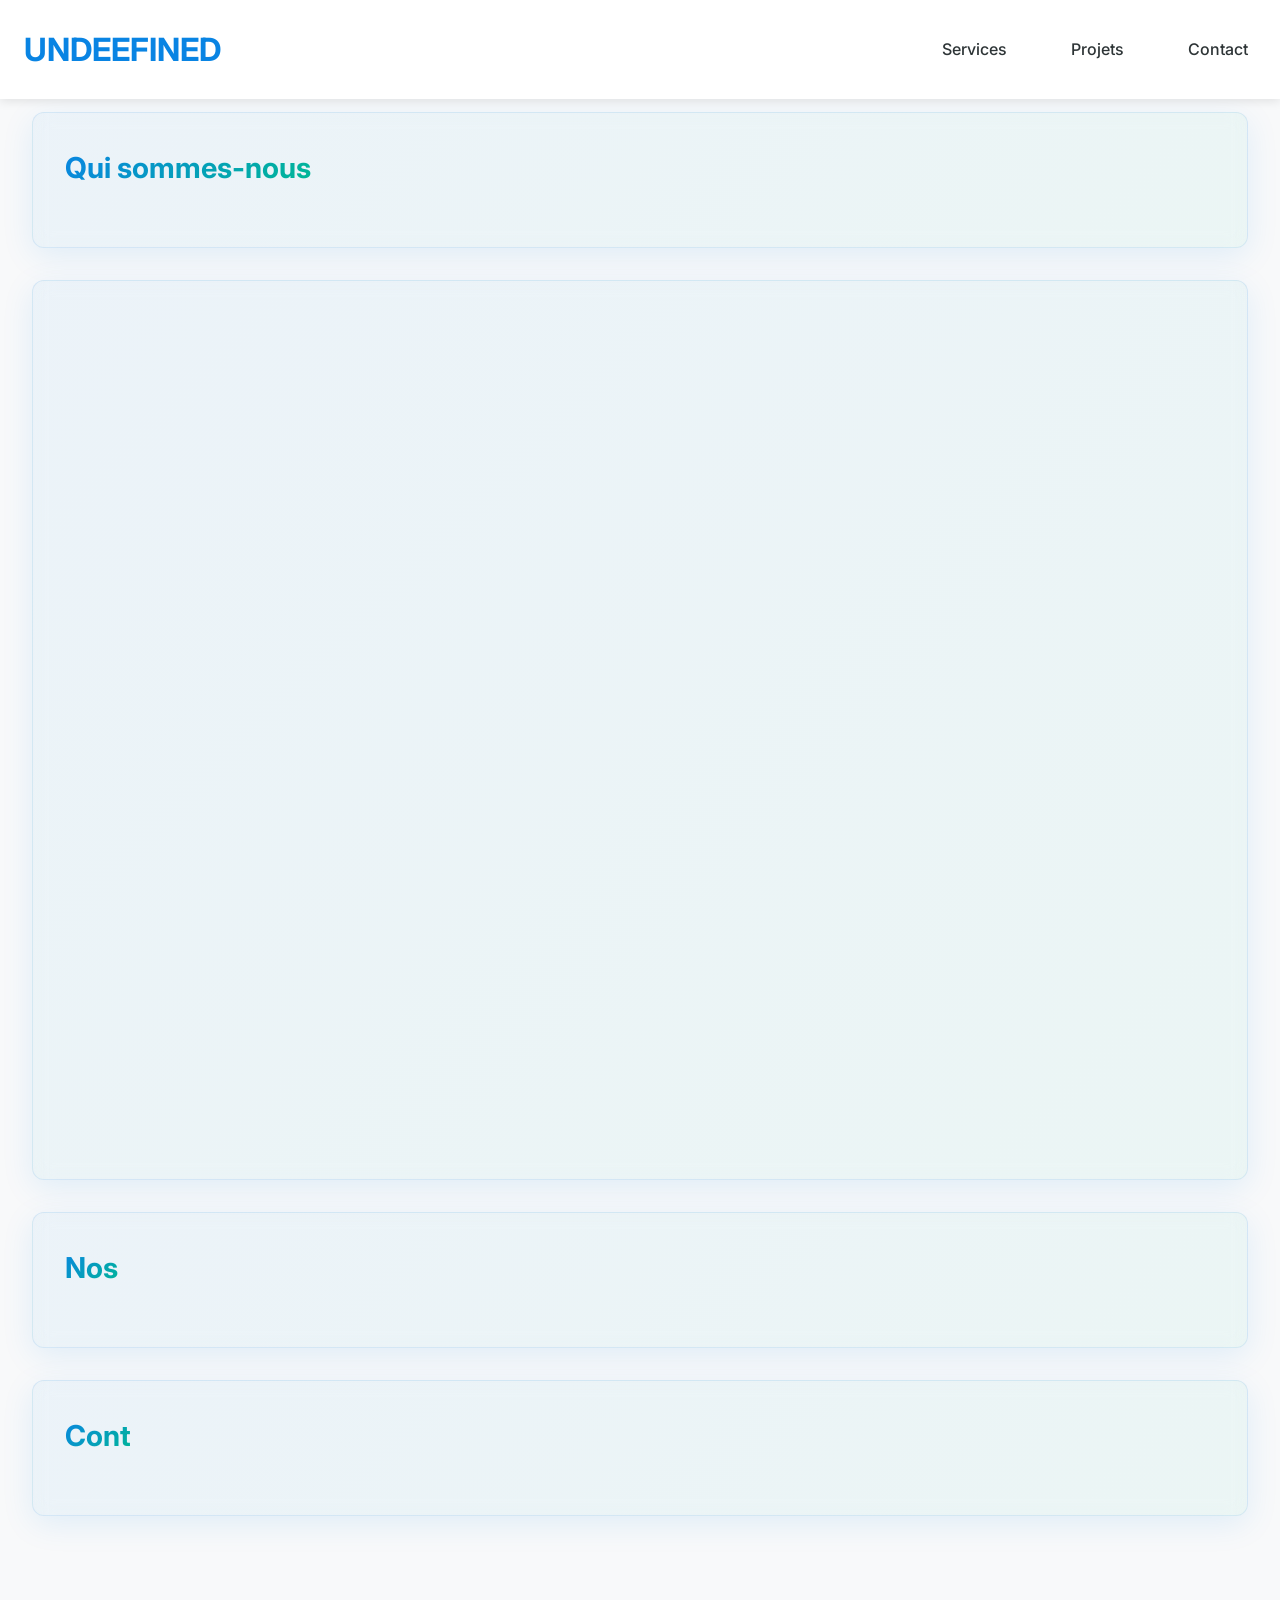
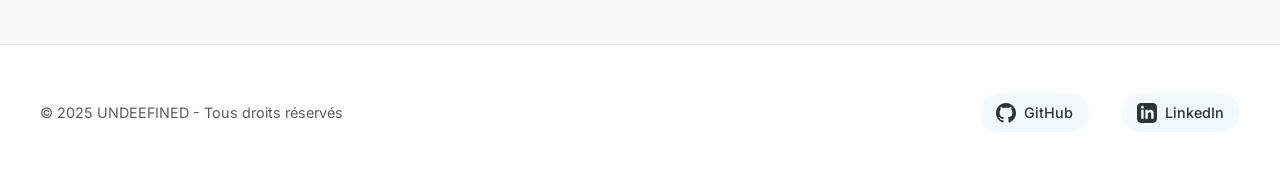
==== commit 78255070: "redesign" ====
--- a/index.html
+++ b/index.html
@@ -3,11 +3,11 @@
 <head>
     <meta charset="UTF-8">
     <meta name="viewport" content="width=device-width, initial-scale=1.0">
-    <meta name="description" content="Développeur web freelance spécialisé dans la création de sites web modernes et performants. Services de développement sur-mesure, refonte et optimisation de sites web.">
-    <meta name="keywords" content="développeur web, blockchain, smart contracts, React, Next.js, TypeScript">
+    <meta name="description" content="Studio de développement web créatif spécialisé dans la création de sites web modernes et performants. Services de développement sur-mesure, refonte et optimisation de sites web.">
+    <meta name="keywords" content="développement web, création de sites, design web, applications web, solutions digitales">
     <meta name="author" content="UNDEEFINED">
     <meta property="og:title" content="UNDEEFINED | Création de Sites Web Modernes">
-    <meta property="og:description" content="Développeur web freelance spécialisé dans la création de sites web modernes et performants.">
+    <meta property="og:description" content="Studio de développement web créatif spécialisé dans la création de sites web modernes et performants.">
     <meta property="og:type" content="website">
     <title>UNDEEFINED | Création de Sites Web Modernes</title>
     
@@ -25,7 +25,7 @@
     <!-- Custom fonts -->
     <link rel="preconnect" href="https://fonts.googleapis.com">
     <link rel="preconnect" href="https://fonts.gstatic.com" crossorigin>
-    <link href="https://fonts.googleapis.com/css2?family=JetBrains+Mono:wght@400;500;600;700&display=swap" rel="stylesheet">
+    <link href="https://fonts.googleapis.com/css2?family=Inter:wght@400;500;600;700&display=swap" rel="stylesheet">
     
     <!-- Styles -->
     <link rel="stylesheet" href="css/styles.css">
@@ -46,9 +46,9 @@
             </button>
             <div class="nav-links">
                 <ul>
-                    <li><a href="#services">$ services</a></li>
-                    <li><a href="#projects">$ projets</a></li>
-                    <li><a href="#contact">$ contact</a></li>
+                    <li><a href="#services">Services</a></li>
+                    <li><a href="#projects">Projets</a></li>
+                    <li><a href="#contact">Contact</a></li>
                 </ul>
             </div>
         </nav>
@@ -56,63 +56,63 @@
 
     <main>
         <section class="terminal-section hero">
-            <h2 class="typing-text">whoami</h2>
-            <div class="section-content hidden">
-                <p>Nous sommes <strong>UNDEEFINED</strong>, un studio de développement web dédié à transformer vos idées en expériences numériques exceptionnelles.</p>
+            <h2 class="typing-text">Qui sommes-nous ?</h2>
+            <div class="section-content hidden">
+                <p>Nous sommes <strong>UNDEEFINED</strong>, un studio de développement web créatif qui transforme vos idées en expériences numériques exceptionnelles.</p>
                 <br>
-                <p class="subtitle">> Code that connects.</p>
+                <p class="subtitle">Des solutions web sur-mesure pour votre succès.</p>
             </div>
         </section>
 
         <section id="services" class="terminal-section hidden-section">
-            <h2 class="typing-text">ls ./services</h2>
+            <h2 class="typing-text">Nos Services</h2>
             <div class="section-content hidden">
                 <div class="service-card">
                     <div class="service-header">
-                        <h3>web-dev</h3>
-                        <span class="service-status">[active]</span>
-                    </div>
-                    <p class="service-description">> Développement de sites web modernes et évolutifs, optimisés pour des performances exceptionnelles.</p>
+                        <h3>Développement Web</h3>
+                        <span class="service-status">Disponible</span>
+                    </div>
+                    <p class="service-description">Création de sites web modernes et évolutifs, optimisés pour des performances exceptionnelles et une expérience utilisateur remarquable.</p>
                     <div class="service-stack">
-                        <span class="stack-label">$ stack</span>
+                        <span class="stack-label">Solutions</span>
                         <ul class="service-features">
-                            <li>React / Next.js / Angular</li>
-                            <li>TypeScript</li>
-                            <li>Node.js</li>
-                            <li>SEO & Performance</li>
-                            <li>Responsive Design</li>
+                            <li>Sites Web Modernes</li>
+                            <li>Applications Web</li>
+                            <li>Applications Mobiles</li>
+                            <li>Optimisation SEO</li>
+                            <li>Design Adaptatif</li>
                         </ul>
                     </div>
                 </div>
                 <div class="service-card">
                     <div class="service-header">
-                        <h3>smart-contracts</h3>
-                        <span class="service-status">[active]</span>
-                    </div>
-                    <p class="service-description">> Développement et audit de smart contracts sur la blockchain Ethereum.</p>
+                        <h3>Solutions Blockchain</h3>
+                        <span class="service-status">Disponible</span>
+                    </div>
+                    <p class="service-description">Développement de solutions innovantes basées sur la blockchain pour des transactions sécurisées et transparentes.</p>
                     <div class="service-stack">
-                        <span class="stack-label">$ stack</span>
+                        <span class="stack-label">Solutions</span>
                         <ul class="service-features">
-                            <li>Solidity</li>
-                            <li>Ethers.js | WAGMI | Web3.js</li>
-                            <li>Hardhat | Foundry</li>
-                            <li>Security Audits</li>
+                            <li>Paiements Sécurisés</li>
+                            <li>Contrats Intelligents</li>
+                            <li>Solutions Décentralisées</li>
+                            <li>Sécurité Avancée</li>
                         </ul>
                     </div>
                 </div>
                 <div class="service-card">
                     <div class="service-header">
-                        <h3>consulting</h3>
-                        <span class="service-status">[active]</span>
-                    </div>
-                    <p class="service-description">> Consulting technique et expertise en développement logiciel.</p>
+                        <h3>Consulting</h3>
+                        <span class="service-status">Disponible</span>
+                    </div>
+                    <p class="service-description">Accompagnement technique et expertise en développement logiciel pour optimiser vos projets digitaux.</p>
                     <div class="service-stack">
-                        <span class="stack-label">$ stack</span>
+                        <span class="stack-label">Expertise</span>
                         <ul class="service-features">
-                            <li>Architecture Logicielle</li>
-                            <li>Sécurité & Performance</li>
-                            <li>Code Review</li>
-                            <li>Formation & Mentoring</li>
+                            <li>Conseil Technique</li>
+                            <li>Optimisation Performance</li>
+                            <li>Audit de Sécurité</li>
+                            <li>Formation & Coaching</li>
                         </ul>
                     </div>
                 </div>
@@ -120,7 +120,7 @@
         </section>
 
         <section id="projects" class="terminal-section hidden-section">
-            <h2 class="typing-text">ls ./projects</h2>
+            <h2 class="typing-text">Nos Projets</h2>
             <div class="section-content hidden">
                 <div class="project-card">
                     <div class="project-image">
@@ -128,17 +128,17 @@
                     </div>
                     <div class="project-content">
                         <div class="project-header">
-                            <h3>portfolio.js</h3>
-                            <span class="project-status">[active]</span>
-                        </div>
-                        <p class="project-description">> Site portfolio moderne construit avec Next.js et TypeScript, mettant en avant une expérience utilisateur immersive et un design responsive.</p>
+                            <h3>Portfolio</h3>
+                            <span class="project-status">En ligne</span>
+                        </div>
+                        <p class="project-description">Site portfolio moderne mettant en avant une expérience utilisateur immersive et un design responsive.</p>
                         <div class="project-stack">
-                            <span class="stack-label">$ stack</span>
+                            <span class="stack-label">Fonctionnalités</span>
                             <ul class="project-features">
-                                <li>Next.js</li>
-                                <li>TypeScript</li>
-                                <li>Tailwind CSS</li>
-                                <li>Framer Motion</li>
+                                <li>Design Moderne</li>
+                                <li>Navigation Fluide</li>
+                                <li>Adaptatif Mobile</li>
+                                <li>Animations Douces</li>
                             </ul>
                         </div>
                     </div>
@@ -149,17 +149,17 @@
                     </div>
                     <div class="project-content">
                         <div class="project-header">
-                            <h3>marketplace.py</h3>
-                            <span class="project-status">[active]</span>
-                        </div>
-                        <p class="project-description">> Plateforme e-commerce innovante intégrant la blockchain pour des transactions sécurisées et transparentes.</p>
+                            <h3>Marketplace</h3>
+                            <span class="project-status">En ligne</span>
+                        </div>
+                        <p class="project-description">Plateforme e-commerce innovante intégrant des solutions de paiement sécurisées et transparentes.</p>
                         <div class="project-stack">
-                            <span class="stack-label">$ stack</span>
+                            <span class="stack-label">Fonctionnalités</span>
                             <ul class="project-features">
-                                <li>Python</li>
-                                <li>Django</li>
-                                <li>Solidity</li>
-                                <li>Web3.js</li>
+                                <li>Boutique en Ligne</li>
+                                <li>Paiements Sécurisés</li>
+                                <li>Gestion des Stocks</li>
+                                <li>Interface Admin</li>
                             </ul>
                         </div>
                     </div>
@@ -170,17 +170,17 @@
                     </div>
                     <div class="project-content">
                         <div class="project-header">
-                            <h3>dashboard.js</h3>
-                            <span class="project-status">[active]</span>
-                        </div>
-                        <p class="project-description">> Dashboard analytique en temps réel avec visualisation de données et tableaux de bord personnalisables.</p>
+                            <h3>Dashboard</h3>
+                            <span class="project-status">En ligne</span>
+                        </div>
+                        <p class="project-description">Tableau de bord analytique en temps réel avec visualisation de données et personnalisation avancée.</p>
                         <div class="project-stack">
-                            <span class="stack-label">$ stack</span>
+                            <span class="stack-label">Fonctionnalités</span>
                             <ul class="project-features">
-                                <li>React</li>
-                                <li>D3.js</li>
-                                <li>Node.js</li>
-                                <li>MongoDB</li>
+                                <li>Visualisation de Données</li>
+                                <li>Rapports en Temps Réel</li>
+                                <li>Personnalisation</li>
+                                <li>Export de Données</li>
                             </ul>
                         </div>
                     </div>
@@ -189,21 +189,20 @@
         </section>
 
         <section id="contact" class="terminal-section hidden-section">
-            <h2 class="typing-text">send -m "Hello"</h2>
+            <h2 class="typing-text">Contactez-nous</h2>
             <div class="section-content hidden">
                 <div class="contact-terminal">
-                    <p class="contact-prompt">> Ready to start your project?</p>
                     <div class="contact-info">
                         <div class="contact-line">
-                            <span class="contact-label">$ email</span>
+                            <span class="contact-label">Email</span>
                             <a href="mailto:contact@undeefined.dev" class="contact-value">contact@undeefined.dev</a>
                         </div>
                         <div class="contact-line">
-                            <span class="contact-label">$ github</span>
+                            <span class="contact-label">GitHub</span>
                             <a href="https://github.com/CyrilCartoux" target="_blank" class="contact-value">@CyrilCartoux</a>
                         </div>
                         <div class="contact-line">
-                            <span class="contact-label">$ location</span>
+                            <span class="contact-label">Localisation</span>
                             <span class="contact-value">Aix-en-Provence, France</span>
                         </div>
                     </div>
@@ -215,26 +214,22 @@
     <footer class="footer">
         <div class="footer-content">
             <div class="footer-terminal">
-                <p class="footer-command">> exit</p>
-                <p class="footer-text">¯\_(ツ)_/¯ // this is fine</p>
+                <p class="footer-text">© 2025 UNDEEFINED - Tous droits réservés</p>
             </div>
             <div class="social-links">
                 <a href="https://github.com/CyrilCartoux" target="_blank" rel="noopener noreferrer">
                     <svg class="social-icon" viewBox="0 0 24 24" fill="currentColor">
                         <path d="M12 0c-6.626 0-12 5.373-12 12 0 5.302 3.438 9.8 8.207 11.387.599.111.793-.261.793-.577v-2.234c-3.338.726-4.033-1.416-4.033-1.416-.546-1.387-1.333-1.756-1.333-1.756-1.089-.745.083-.729.083-.729 1.205.084 1.839 1.237 1.839 1.237 1.07 1.834 2.807 1.304 3.492.997.107-.775.418-1.305.762-1.604-2.665-.305-5.467-1.334-5.467-5.931 0-1.311.469-2.381 1.236-3.221-.124-.303-.535-1.524.117-3.176 0 0 1.008-.322 3.301 1.23.957-.266 1.983-.399 3.003-.404 1.02.005 2.047.138 3.006.404 2.291-1.552 3.297-1.23 3.297-1.23.653 1.653.242 2.874.118 3.176.77.84 1.235 1.911 1.235 3.221 0 4.609-2.807 5.624-5.479 5.921.43.372.823 1.102.823 2.222v3.293c0 .319.192.694.801.576 4.765-1.589 8.199-6.086 8.199-11.386 0-6.627-5.373-12-12-12z"/>
                     </svg>
-                    <span class="social-text">$ github</span>
+                    <span class="social-text">GitHub</span>
                 </a>
                 <a href="https://www.linkedin.com/in/cyril-c-a6a3351a2/" target="_blank" rel="noopener noreferrer">
                     <svg class="social-icon" viewBox="0 0 24 24" fill="currentColor">
                         <path d="M19 0h-14c-2.761 0-5 2.239-5 5v14c0 2.761 2.239 5 5 5h14c2.762 0 5-2.239 5-5v-14c0-2.761-2.238-5-5-5zm-11 19h-3v-11h3v11zm-1.5-12.268c-.966 0-1.75-.79-1.75-1.764s.784-1.764 1.75-1.764 1.75.79 1.75 1.764-.783 1.764-1.75 1.764zm13.5 12.268h-3v-5.604c0-3.368-4-3.113-4 0v5.604h-3v-11h3v1.765c1.396-2.586 7-2.777 7 2.476v6.759z"/>
                     </svg>
-                    <span class="social-text">$ linkedin</span>
+                    <span class="social-text">LinkedIn</span>
                 </a>
             </div>
-        </div>
-        <div class="footer-bottom">
-            <p class="footer-copyright">> &copy; 2025 UNDEEFINED</p>
         </div>
     </footer>
 
--- a/css/styles.css
+++ b/css/styles.css
@@ -1,28 +1,16 @@
 :root {
-  /* Base Dark Terminal */
-  --background-black: #0a0f14;
-  --charcoal-grey: #1b1f23;
-  --code-grey: #2c313a;
-
-  /* Primary Text / UI */
-  --mono-white: #f1f1f1;
-  --terminal-green: #00ff9c;
-  --glitch-red: #ff4d6d;
-  --glitch-blue: #38bdf8;
-  --glitch-purple: #c084fc;
-
-  /* Secondary Effects */
-  --noise-grey: #3c3c3c;
-  --soft-border: rgba(255, 255, 255, 0.05);
-  --scanline-overlay: rgba(0, 0, 0, 0.1);
-
-  /* Hover / Accent / Debug */
-  --hover-lime: #ccff00;
-  --alert-orange: #ffae00;
-  --cursor-blink: #00ff9c;
+  /* Base Colors */
+  --background-color: #f8f9fa;
+  --text-color: #2d3436;
+  --primary-color: #0984e3;
+  --secondary-color: #00b894;
+  --accent-color: #6c5ce7;
+  --card-background: #ffffff;
+  --border-color: rgba(0, 0, 0, 0.1);
 
   /* Typography */
-  --font-mono: 'JetBrains Mono', 'Fira Code', 'IBM Plex Mono', monospace;
+  --font-primary: 'Inter', -apple-system, BlinkMacSystemFont, 'Segoe UI', Roboto, Oxygen, Ubuntu, Cantarell, 'Open Sans', 'Helvetica Neue', sans-serif;
+  --font-mono: 'JetBrains Mono', monospace;
 }
 
 /* Base Styles */
@@ -33,45 +21,11 @@
 }
 
 body {
-  font-family: var(--font-mono);
-  background-color: var(--background-black);
-  color: var(--mono-white);
+  font-family: var(--font-primary);
+  background-color: var(--background-color);
+  color: var(--text-color);
   line-height: 1.6;
   overflow-x: hidden;
-  position: relative;
-}
-
-/* Terminal Scanlines Effect */
-body::before {
-  content: '';
-  position: fixed;
-  top: 0;
-  left: 0;
-  right: 0;
-  bottom: 0;
-  background: repeating-linear-gradient(
-    0deg,
-    transparent 0px,
-    transparent 1px,
-    var(--scanline-overlay) 1px,
-    var(--scanline-overlay) 2px
-  );
-  pointer-events: none;
-  z-index: 1000;
-}
-
-/* Terminal Noise Effect */
-body::after {
-  content: '';
-  position: fixed;
-  top: 0;
-  left: 0;
-  right: 0;
-  bottom: 0;
-  background-image: url("data:image/svg+xml,%3Csvg viewBox='0 0 200 200' xmlns='http://www.w3.org/2000/svg'%3E%3Cfilter id='noiseFilter'%3E%3CfeTurbulence type='fractalNoise' baseFrequency='0.65' numOctaves='3' stitchTiles='stitch'/%3E%3C/filter%3E%3Crect width='100%25' height='100%25' filter='url(%23noiseFilter)'/%3E%3C/svg%3E");
-  opacity: 0.05;
-  pointer-events: none;
-  z-index: 1001;
 }
 
 /* Header & Navigation */
@@ -80,8 +34,8 @@
   top: 0;
   left: 0;
   right: 0;
-  background: var(--charcoal-grey);
-  backdrop-filter: blur(5px);
+  background: var(--card-background);
+  box-shadow: 0 2px 10px rgba(0, 0, 0, 0.1);
   z-index: 100;
   height: auto;
   min-height: 80px;
@@ -89,7 +43,6 @@
   align-items: center;
   justify-content: center;
   padding: 1rem;
-  border-bottom: 1px solid var(--soft-border);
 }
 
 .nav {
@@ -103,91 +56,14 @@
 }
 
 .logo {
-  font-family: var(--font-mono);
+  font-family: var(--font-primary);
   font-size: clamp(1.5rem, 5vw, 2rem);
-  color: var(--terminal-green);
-  position: relative;
-  text-transform: uppercase;
-  letter-spacing: 2px;
+  color: var(--primary-color);
   font-weight: 700;
   text-align: center;
   padding: 0.5rem;
-  z-index: 2;
-}
-
-.logo::after {
-  content: '|';
-  position: absolute;
-  right: -10px;
-  color: var(--cursor-blink);
-}
-
-.logo:hover {
-  animation: glitch 0.3s linear infinite;
-}
-
-/* Menu Toggle Button */
-.menu-toggle {
-  display: none;
-  background: none;
-  border: none;
-  cursor: pointer;
-  padding: 0.5rem;
-  z-index: 2;
-  position: relative;
-}
-
-.menu-icon {
-  display: block;
-  width: 30px;
-  height: 2px;
-  background-color: var(--terminal-green);
-  position: relative;
-  transition: all 0.3s ease;
-}
-
-.menu-icon::before,
-.menu-icon::after {
-  content: '';
-  position: absolute;
-  width: 100%;
-  height: 2px;
-  background-color: var(--terminal-green);
-  transition: all 0.3s ease;
-}
-
-.menu-icon::before {
-  top: -8px;
-  left: 0;
-}
-
-.menu-icon::after {
-  bottom: -8px;
-  left: 0;
-}
-
-.menu-toggle.active .menu-icon {
-  background-color: transparent;
-}
-
-.menu-toggle.active .menu-icon::before {
-  transform: rotate(45deg) translate(5px, 5px);
-  box-shadow: 0 0 5px var(--terminal-green);
-}
-
-.menu-toggle.active .menu-icon::after {
-  transform: rotate(-45deg) translate(5px, -5px);
-  box-shadow: 0 0 5px var(--terminal-green);
-}
-
-.menu-toggle:hover .menu-icon,
-.menu-toggle:hover .menu-icon::before,
-.menu-toggle:hover .menu-icon::after {
-  background-color: var(--glitch-red);
-  animation: glitch 0.5s linear infinite;
-}
-
-/* Navigation Links */
+}
+
 .nav-links {
   display: flex;
   gap: 2rem;
@@ -202,18 +78,17 @@
 }
 
 .nav-links a {
-  color: var(--mono-white);
+  color: var(--text-color);
   text-decoration: none;
-  font-weight: 400;
+  font-weight: 500;
   transition: all 0.3s ease;
-  position: relative;
   padding: 0.5rem 1rem;
-  white-space: nowrap;
+  border-radius: 4px;
 }
 
 .nav-links a:hover {
-  color: var(--terminal-green);
-  text-shadow: 0 0 5px var(--terminal-green);
+  color: var(--primary-color);
+  background-color: rgba(9, 132, 227, 0.1);
 }
 
 /* Main Content */
@@ -222,41 +97,49 @@
   padding: 2rem;
 }
 
-/* Terminal-like Sections */
+/* Sections */
 .terminal-section {
-  background: var(--code-grey);
-  border: 1px solid var(--soft-border);
-  padding: 1.5rem;
+  background: linear-gradient(135deg, rgba(9, 132, 227, 0.05), rgba(0, 184, 148, 0.05));
+  border-radius: 12px;
+  box-shadow: 0 8px 32px rgba(9, 132, 227, 0.1);
+  padding: 2rem;
   margin-bottom: 2rem;
-  position: relative;
-}
-
-.terminal-section::before {
-  content: '$';
-  position: absolute;
-  left: 1rem;
-  top: 1.5rem;
-  color: var(--terminal-green);
+  transition: transform 0.3s cubic-bezier(0.4, 0, 0.2, 1);
+  border: 1px solid rgba(9, 132, 227, 0.1);
+  backdrop-filter: blur(10px);
+}
+
+.terminal-section:hover {
+  transform: translateY(-5px);
+  box-shadow: 0 12px 40px rgba(9, 132, 227, 0.15);
 }
 
 .terminal-section h2 {
-  color: var(--terminal-green);
-  margin-bottom: 1rem;
-  padding-left: 1.5rem;
+  color: var(--primary-color);
+  margin-bottom: 1.5rem;
+  font-size: 1.8rem;
+  background: linear-gradient(135deg, var(--primary-color), var(--secondary-color));
+  -webkit-background-clip: text;
+  -webkit-text-fill-color: transparent;
+  background-clip: text;
 }
 
 /* Service Cards */
 .service-card {
-  background: var(--charcoal-grey);
-  border: 1px solid var(--soft-border);
-  padding: 1.5rem;
+  background: rgba(255, 255, 255, 0.8);
+  border-radius: 12px;
+  padding: 2rem;
   margin-bottom: 1.5rem;
-  transition: all 0.3s ease;
+  transition: all 0.3s cubic-bezier(0.4, 0, 0.2, 1);
+  border: 1px solid rgba(9, 132, 227, 0.1);
+  box-shadow: 0 4px 12px rgba(9, 132, 227, 0.05);
 }
 
 .service-card:hover {
-  border-color: var(--terminal-green);
-  box-shadow: 0 0 10px rgba(0, 255, 156, 0.2);
+  transform: translateY(-5px) scale(1.02);
+  box-shadow: 0 8px 24px rgba(9, 132, 227, 0.15);
+  border-color: rgba(9, 132, 227, 0.2);
+  background: rgba(255, 255, 255, 0.95);
 }
 
 .service-header {
@@ -267,72 +150,90 @@
 }
 
 .service-header h3 {
-  color: var(--terminal-green);
-  font-size: 1.2rem;
+  color: var(--primary-color);
+  font-size: 1.4rem;
   margin: 0;
+  background: linear-gradient(135deg, var(--primary-color), var(--secondary-color));
+  -webkit-background-clip: text;
+  -webkit-text-fill-color: transparent;
+  background-clip: text;
 }
 
 .service-status {
-  color: var(--glitch-green);
-  font-size: 0.8rem;
-  font-family: var(--font-mono);
+  color: var(--secondary-color);
+  font-size: 0.9rem;
+  padding: 0.3rem 0.8rem;
+  background: rgba(0, 184, 148, 0.1);
+  border-radius: 20px;
+  border: 1px solid rgba(0, 184, 148, 0.2);
 }
 
 .service-description {
-  color: var(--mono-white);
+  color: var(--text-color);
+  margin-bottom: 1.5rem;
+  font-size: 1.1rem;
+  line-height: 1.6;
+}
+
+.service-stack {
+  background: rgba(9, 132, 227, 0.05);
+  padding: 1.5rem;
+  border-radius: 12px;
+  border: 1px solid rgba(9, 132, 227, 0.1);
+}
+
+.stack-label {
+  color: var(--primary-color);
+  font-weight: 600;
   margin-bottom: 1rem;
-  font-size: 0.9rem;
-}
-
-.service-stack {
-  background: var(--code-grey);
-  padding: 1rem;
-  border-radius: 4px;
-}
-
-.stack-label {
-  color: var(--terminal-green);
-  font-family: var(--font-mono);
-  font-size: 0.8rem;
   display: block;
-  margin-bottom: 0.5rem;
+  background: linear-gradient(135deg, var(--primary-color), var(--secondary-color));
+  -webkit-background-clip: text;
+  -webkit-text-fill-color: transparent;
+  background-clip: text;
 }
 
 .service-features {
   list-style: none;
   padding: 0;
   margin: 0;
+  display: flex;
+  flex-wrap: wrap;
+  gap: 0.8rem;
 }
 
 .service-features li {
-  color: var(--mono-white);
+  background: rgba(9, 132, 227, 0.1);
+  color: var(--primary-color);
+  padding: 0.5rem 1rem;
+  border-radius: 20px;
   font-size: 0.9rem;
-  margin-bottom: 0.25rem;
-  padding-left: 1rem;
-  position: relative;
-}
-
-.service-features li::before {
-  content: ">";
-  color: var(--terminal-green);
-  position: absolute;
-  left: 0;
+  border: 1px solid rgba(9, 132, 227, 0.2);
+  transition: all 0.3s ease;
+}
+
+.service-features li:hover {
+  background: rgba(9, 132, 227, 0.2);
+  transform: translateY(-2px);
 }
 
 /* Project Cards */
 .project-card {
-  background: var(--charcoal-grey);
-  border: 1px solid var(--soft-border);
+  background: rgba(255, 255, 255, 0.8);
+  border-radius: 12px;
   margin-bottom: 2rem;
-  transition: all 0.3s ease;
+  transition: all 0.3s cubic-bezier(0.4, 0, 0.2, 1);
   display: flex;
   overflow: hidden;
+  border: 1px solid rgba(9, 132, 227, 0.1);
+  box-shadow: 0 4px 12px rgba(9, 132, 227, 0.05);
 }
 
 .project-card:hover {
-  border-color: var(--terminal-green);
-  box-shadow: 0 0 10px rgba(0, 255, 156, 0.2);
-  transform: translateY(-2px);
+  transform: translateY(-5px) scale(1.02);
+  box-shadow: 0 8px 24px rgba(9, 132, 227, 0.15);
+  border-color: rgba(9, 132, 227, 0.2);
+  background: rgba(255, 255, 255, 0.95);
 }
 
 .project-image {
@@ -354,7 +255,7 @@
 
 .project-content {
   flex: 1;
-  padding: 1.5rem;
+  padding: 2rem;
   display: flex;
   flex-direction: column;
 }
@@ -367,28 +268,37 @@
 }
 
 .project-header h3 {
-  color: var(--terminal-green);
-  font-size: 1.2rem;
+  color: var(--primary-color);
+  font-size: 1.4rem;
   margin: 0;
+  background: linear-gradient(135deg, var(--primary-color), var(--secondary-color));
+  -webkit-background-clip: text;
+  -webkit-text-fill-color: transparent;
+  background-clip: text;
 }
 
 .project-status {
-  color: var(--glitch-green);
-  font-size: 0.8rem;
-  font-family: var(--font-mono);
+  color: var(--secondary-color);
+  font-size: 0.9rem;
+  padding: 0.3rem 0.8rem;
+  background: rgba(0, 184, 148, 0.1);
+  border-radius: 20px;
+  border: 1px solid rgba(0, 184, 148, 0.2);
 }
 
 .project-description {
-  color: var(--mono-white);
-  margin-bottom: 1rem;
-  font-size: 0.9rem;
+  color: var(--text-color);
+  margin-bottom: 1.5rem;
+  font-size: 1.1rem;
+  line-height: 1.6;
 }
 
 .project-stack {
-  background: var(--code-grey);
-  padding: 1rem;
-  border-radius: 4px;
+  background: rgba(9, 132, 227, 0.05);
+  padding: 1.5rem;
+  border-radius: 12px;
   margin-top: auto;
+  border: 1px solid rgba(9, 132, 227, 0.1);
 }
 
 .project-features {
@@ -397,30 +307,39 @@
   margin: 0;
   display: flex;
   flex-wrap: wrap;
-  gap: 0.5rem;
+  gap: 0.8rem;
 }
 
 .project-features li {
-  color: var(--mono-white);
+  background: rgba(9, 132, 227, 0.1);
+  color: var(--primary-color);
+  padding: 0.5rem 1rem;
+  border-radius: 20px;
   font-size: 0.9rem;
-  padding: 0.25rem 0.5rem;
-  background: rgba(0, 255, 156, 0.1);
-  border-radius: 4px;
+  border: 1px solid rgba(9, 132, 227, 0.2);
+  transition: all 0.3s ease;
+}
+
+.project-features li:hover {
+  background: rgba(9, 132, 227, 0.2);
+  transform: translateY(-2px);
 }
 
 /* Footer Styles */
 .footer {
-  background: var(--charcoal-grey);
-  padding: 2rem;
-  border-top: 1px solid var(--soft-border);
-  margin-top: 2rem;
+  background: var(--card-background);
+  padding: 3rem 2rem 2rem;
+  border-top: 1px solid var(--border-color);
+  margin-top: 4rem;
 }
 
 .footer-content {
   display: flex;
   justify-content: space-between;
   align-items: center;
-  margin-bottom: 1rem;
+  margin-bottom: 2rem;
+  max-width: 1200px;
+  margin: 0 auto 2rem;
 }
 
 .footer-terminal {
@@ -429,34 +348,32 @@
   gap: 1rem;
 }
 
-.footer-command {
-  color: var(--terminal-green);
-  font-family: var(--font-mono);
+.footer-text {
+  color: var(--text-color);
   font-size: 0.9rem;
-}
-
-.footer-text {
-  color: var(--mono-white);
-  font-family: var(--font-mono);
-  font-size: 0.9rem;
+  opacity: 0.8;
 }
 
 .social-links {
   display: flex;
-  gap: 1.5rem;
+  gap: 2rem;
 }
 
 .social-links a {
   display: flex;
   align-items: center;
   gap: 0.5rem;
-  color: var(--mono-white);
+  color: var(--text-color);
   text-decoration: none;
   transition: all 0.3s ease;
+  padding: 0.5rem 1rem;
+  border-radius: 20px;
+  background: rgba(9, 132, 227, 0.05);
 }
 
 .social-links a:hover {
-  color: var(--terminal-green);
+  color: var(--primary-color);
+  background: rgba(9, 132, 227, 0.1);
   transform: translateY(-2px);
 }
 
@@ -467,129 +384,126 @@
 }
 
 .social-text {
-  font-family: var(--font-mono);
+  font-weight: 500;
   font-size: 0.9rem;
 }
 
 .footer-bottom {
   text-align: center;
-  padding-top: 1rem;
-  border-top: 1px solid var(--soft-border);
+  padding-top: 2rem;
+  border-top: 1px solid var(--border-color);
+  max-width: 1200px;
+  margin: 0 auto;
 }
 
 .footer-copyright {
-  color: var(--mono-white);
-  font-family: var(--font-mono);
-  font-size: 0.8rem;
-}
-
-/* Animations */
-@keyframes blink {
-  0%, 100% { opacity: 1; }
-  50% { opacity: 0; }
-}
-
-@keyframes glitch {
-  0% {
-    transform: translate(0);
-    text-shadow: 0 0 5px var(--terminal-green);
-  }
-  20% {
-    transform: translate(-1px, 1px);
-    text-shadow: 0 0 5px var(--glitch-red);
-  }
-  40% {
-    transform: translate(1px, -1px);
-    text-shadow: 0 0 5px var(--glitch-blue);
-  }
-  60% {
-    transform: translate(-1px, 1px);
-    text-shadow: 0 0 5px var(--glitch-purple);
-  }
-  80% {
-    transform: translate(1px, -1px);
-    text-shadow: 0 0 5px var(--terminal-green);
-  }
-  100% {
-    transform: translate(0);
-    text-shadow: 0 0 5px var(--terminal-green);
-  }
-}
-
-/* Terminal-like Scrollbar */
-::-webkit-scrollbar {
-  width: 8px;
-}
-
-::-webkit-scrollbar-track {
-  background: var(--charcoal-grey);
-}
-
-::-webkit-scrollbar-thumb {
-  background: var(--terminal-green);
-  border-radius: 0;
-}
-
-::-webkit-scrollbar-thumb:hover {
-  background: var(--glitch-red);
+  color: var(--text-color);
+  font-size: 0.9rem;
+  opacity: 0.8;
+}
+
+/* Contact Section */
+.contact-terminal {
+  display: flex;
+  flex-direction: column;
+  gap: 2rem;
+  background: linear-gradient(135deg, rgba(9, 132, 227, 0.05), rgba(0, 184, 148, 0.05));
+  border-radius: 12px;
+  padding: 2rem;
+  box-shadow: 0 8px 32px rgba(9, 132, 227, 0.1);
+  border: 1px solid rgba(9, 132, 227, 0.1);
+  backdrop-filter: blur(10px);
+}
+
+.contact-prompt {
+  color: var(--primary-color);
+  font-size: 1.4rem;
+  font-weight: 600;
+  margin-bottom: 1rem;
+  text-align: center;
+}
+
+.contact-info {
+  display: flex;
+  flex-direction: column;
+  gap: 1.5rem;
+  max-width: 600px;
+  margin: 0 auto;
+  width: 100%;
+}
+
+.contact-line {
+  display: flex;
+  align-items: center;
+  gap: 1rem;
+  padding: 1.2rem;
+  background: rgba(255, 255, 255, 0.8);
+  border-radius: 12px;
+  transition: all 0.3s cubic-bezier(0.4, 0, 0.2, 1);
+  border: 1px solid rgba(9, 132, 227, 0.1);
+  box-shadow: 0 4px 12px rgba(9, 132, 227, 0.05);
+}
+
+.contact-line:hover {
+  background: rgba(255, 255, 255, 0.95);
+  transform: translateX(5px) scale(1.02);
+  box-shadow: 0 6px 16px rgba(9, 132, 227, 0.15);
+  border-color: rgba(9, 132, 227, 0.2);
+}
+
+.contact-label {
+  color: var(--primary-color);
+  font-weight: 600;
+  min-width: 100px;
+  font-size: 1rem;
+  background: linear-gradient(135deg, var(--primary-color), var(--secondary-color));
+  -webkit-background-clip: text;
+  -webkit-text-fill-color: transparent;
+  background-clip: text;
+}
+
+.contact-value {
+  color: var(--text-color);
+  text-decoration: none;
+  transition: all 0.3s ease;
+  font-size: 1rem;
+  position: relative;
+}
+
+.contact-value:hover {
+  color: var(--primary-color);
+}
+
+.contact-value::after {
+  content: '';
+  position: absolute;
+  width: 0;
+  height: 2px;
+  bottom: -2px;
+  left: 0;
+  background: linear-gradient(90deg, var(--primary-color), var(--secondary-color));
+  transition: width 0.3s ease;
+}
+
+.contact-value:hover::after {
+  width: 100%;
 }
 
 /* Responsive Design */
-@media (min-width: 768px) {
-  .nav {
-    flex-direction: row;
-    justify-content: space-between;
-    padding: 0 2rem;
-  }
-
-  .nav-links {
-    gap: 2rem;
-  }
-}
-
-@media (max-width: 480px) {
-  .nav-links {
-    flex-direction: column;
-    align-items: center;
-    gap: 0.5rem;
-  }
-
-  .nav-links a {
-    padding: 0.25rem 0.5rem;
-  }
-}
-
 @media (max-width: 768px) {
-  .header {
-    height: auto;
-    padding: 1rem;
-    flex-direction: column;
-    gap: 1rem;
-  }
-
-  .menu-toggle {
-    display: block;
-  }
-
   .nav-links {
     position: fixed;
     top: 80px;
     left: 0;
     right: 0;
-    height: auto;
-    background: var(--charcoal-grey);
+    background: var(--card-background);
     flex-direction: column;
     align-items: center;
-    justify-content: flex-start;
-    gap: 1.5rem;
+    padding: 2rem;
     transform: translateY(-100%);
     opacity: 0;
     transition: transform 0.3s ease, opacity 0.3s ease;
-    z-index: 1;
-    backdrop-filter: blur(10px);
-    padding: 2rem 0;
-    margin: 0;
-    overflow-y: auto;
+    box-shadow: 0 4px 20px rgba(0, 0, 0, 0.1);
   }
 
   .nav-links.active {
@@ -597,201 +511,210 @@
     opacity: 1;
   }
 
-  .nav-links ul {
+  .terminal-section {
+    padding: 1.5rem;
+  }
+
+  .service-card {
+    padding: 1.5rem;
+  }
+
+  .project-card {
     flex-direction: column;
-    width: 100%;
-    align-items: center;
-    padding: 0;
-    margin: 0;
-  }
-
-  .nav-links li {
-    width: 100%;
-    text-align: center;
-    margin: 0;
-    padding: 0.5rem 0;
-  }
-
-  .nav-links a {
-    display: block;
-    font-size: 1.2rem;
-    padding: 0.8rem 1.5rem;
-    border: 1px solid var(--terminal-green);
-    border-radius: 4px;
-    transition: all 0.3s ease;
-    background: rgba(0, 0, 0, 0.3);
-    margin: 0 auto;
-    width: 80%;
-    max-width: 300px;
-  }
-
-  .nav-links a:hover {
-    background: var(--terminal-green);
-    color: var(--charcoal-grey);
-    transform: translateY(-2px);
-    box-shadow: 0 0 10px var(--terminal-green);
-  }
-
-  main {
-    margin-top: 120px;
-  }
-
-  .footer {
+  }
+
+  .project-image {
+    flex: 0 0 200px;
+  }
+
+  .project-content {
     padding: 1.5rem;
   }
 
-  .footer-content {
-    flex-direction: column;
-    gap: 1.5rem;
-    align-items: flex-start;
-  }
-
-  .footer-terminal {
+  .service-header,
+  .project-header {
     flex-direction: column;
     align-items: flex-start;
     gap: 0.5rem;
   }
 
+  .service-status,
+  .project-status {
+    font-size: 0.8rem;
+    padding: 0.2rem 0.6rem;
+  }
+
+  .footer-content {
+    flex-direction: column;
+    gap: 2rem;
+    text-align: center;
+  }
+
+  .footer-terminal {
+    flex-direction: column;
+    gap: 0.5rem;
+  }
+
   .social-links {
     width: 100%;
-    justify-content: space-between;
+    justify-content: center;
+    flex-wrap: wrap;
     gap: 1rem;
   }
 
   .social-links a {
-    flex: 1;
-    justify-content: center;
-  }
-
-  .footer-bottom {
-    margin-top: 1.5rem;
-  }
-
-  .project-card {
+    padding: 0.5rem 0.8rem;
+  }
+
+  .contact-terminal {
+    padding: 1.5rem;
+    background: linear-gradient(135deg, rgba(9, 132, 227, 0.05), rgba(0, 184, 148, 0.05));
+  }
+
+  .contact-prompt {
+    font-size: 1.2rem;
+  }
+
+  .contact-line {
+    padding: 1rem;
     flex-direction: column;
-  }
-
-  .project-image {
-    flex: 0 0 200px;
+    align-items: flex-start;
+    gap: 0.5rem;
+  }
+
+  .contact-label {
+    min-width: auto;
+    font-size: 0.9rem;
+  }
+
+  .contact-value {
+    font-size: 0.9rem;
   }
 }
 
 /* Typing Effect */
 .typing-text {
-    position: relative;
-    display: inline-block;
+  position: relative;
+  display: inline-block;
 }
 
 .cursor {
-    display: inline;
-    color: var(--terminal-green);
-    animation: blink 1s step-end infinite;
+  display: inline;
+  color: var(--primary-color);
+  animation: blink 1s step-end infinite;
 }
 
 @keyframes blink {
-    0%, 100% { opacity: 1; }
-    50% { opacity: 0; }
+  0%, 100% { opacity: 1; }
+  50% { opacity: 0; }
 }
 
 /* Section Content Animation */
 .section-content {
-    opacity: 0;
-    transform: translateY(20px);
-    transition: opacity 0.5s ease, transform 0.5s ease;
+  opacity: 0;
+  transform: translateY(20px);
+  transition: opacity 0.5s ease, transform 0.5s ease;
 }
 
 .section-content.visible {
-    opacity: 1;
-    transform: translateY(0);
+  opacity: 1;
+  transform: translateY(0);
 }
 
 .hidden {
-    display: none;
+  display: none;
 }
 
 /* Hidden Sections */
 .hidden-section {
-    opacity: 0;
-    transform: translateY(50px);
-    transition: opacity 0.5s ease, transform 0.5s ease;
-    pointer-events: none;
-    min-height: 100vh;
-    position: relative;
+  opacity: 0;
+  transform: translateY(50px);
+  transition: opacity 0.5s ease, transform 0.5s ease;
+  pointer-events: none;
+  min-height: 100vh;
+  position: relative;
 }
 
 .hidden-section.visible {
-    opacity: 1;
-    transform: translateY(0);
-    pointer-events: auto;
+  opacity: 1;
+  transform: translateY(0);
+  pointer-events: auto;
 }
 
 /* Ajustement spécifique pour les sections contact et projets */
 #contact.hidden-section,
 #projects.hidden-section {
-    min-height: auto;
-    height: auto;
+  min-height: auto;
+  height: auto;
 }
 
 /* Ajustement du timing pour la section services */
 #services.hidden-section {
-    transition-delay: 2.5s;
-}
-
-/* Contact Section */
-.contact-terminal {
-    display: flex;
-    flex-direction: column;
-    gap: 1.5rem;
-}
-
-.contact-prompt {
-    color: var(--terminal-green);
-    font-family: var(--font-mono);
-    font-size: 1.1rem;
-    margin-bottom: 1rem;
-}
-
-.contact-info {
-    display: flex;
-    flex-direction: column;
-    gap: 1rem;
-}
-
-.contact-line {
-    display: flex;
-    align-items: center;
-    gap: 1rem;
-}
-
-.contact-label {
-    color: var(--terminal-green);
-    font-family: var(--font-mono);
-    font-size: 0.9rem;
-    min-width: 80px;
-}
-
-.contact-value {
-    color: var(--mono-white);
-    font-family: var(--font-mono);
-    font-size: 0.9rem;
-    text-decoration: none;
-    transition: all 0.3s ease;
-}
-
-.contact-value:hover {
-    color: var(--terminal-green);
-    transform: translateX(5px);
-}
-
-/* Responsive Contact */
+  transition-delay: 2.5s;
+}
+
+/* Menu Toggle Button */
+.menu-toggle {
+    display: none;
+    background: none;
+    border: none;
+    cursor: pointer;
+    padding: 0.5rem;
+    z-index: 2;
+    position: relative;
+}
+
+.menu-icon {
+    display: block;
+    width: 24px;
+    height: 2px;
+    background-color: var(--primary-color);
+    position: relative;
+    transition: all 0.3s cubic-bezier(0.4, 0, 0.2, 1);
+}
+
+.menu-icon::before,
+.menu-icon::after {
+    content: '';
+    position: absolute;
+    width: 100%;
+    height: 2px;
+    background-color: var(--primary-color);
+    transition: all 0.3s cubic-bezier(0.4, 0, 0.2, 1);
+}
+
+.menu-icon::before {
+    top: -8px;
+    left: 0;
+}
+
+.menu-icon::after {
+    bottom: -8px;
+    left: 0;
+}
+
+.menu-toggle.active .menu-icon {
+    background-color: transparent;
+}
+
+.menu-toggle.active .menu-icon::before {
+    transform: rotate(45deg);
+    top: 0;
+}
+
+.menu-toggle.active .menu-icon::after {
+    transform: rotate(-45deg);
+    bottom: 0;
+}
+
+.menu-toggle:hover .menu-icon,
+.menu-toggle:hover .menu-icon::before,
+.menu-toggle:hover .menu-icon::after {
+    background-color: var(--accent-color);
+}
+
 @media (max-width: 768px) {
-    .contact-line {
-        flex-direction: column;
-        align-items: flex-start;
-        gap: 0.5rem;
-    }
-
-    .contact-label {
-        min-width: auto;
+    .menu-toggle {
+        display: block;
     }
 } 
--- a/css/styles.css
+++ b/css/styles.css
@@ -1,28 +1,16 @@
 :root {
-  /* Base Dark Terminal */
-  --background-black: #0a0f14;
-  --charcoal-grey: #1b1f23;
-  --code-grey: #2c313a;
-
-  /* Primary Text / UI */
-  --mono-white: #f1f1f1;
-  --terminal-green: #00ff9c;
-  --glitch-red: #ff4d6d;
-  --glitch-blue: #38bdf8;
-  --glitch-purple: #c084fc;
-
-  /* Secondary Effects */
-  --noise-grey: #3c3c3c;
-  --soft-border: rgba(255, 255, 255, 0.05);
-  --scanline-overlay: rgba(0, 0, 0, 0.1);
-
-  /* Hover / Accent / Debug */
-  --hover-lime: #ccff00;
-  --alert-orange: #ffae00;
-  --cursor-blink: #00ff9c;
+  /* Base Colors */
+  --background-color: #f8f9fa;
+  --text-color: #2d3436;
+  --primary-color: #0984e3;
+  --secondary-color: #00b894;
+  --accent-color: #6c5ce7;
+  --card-background: #ffffff;
+  --border-color: rgba(0, 0, 0, 0.1);
 
   /* Typography */
-  --font-mono: 'JetBrains Mono', 'Fira Code', 'IBM Plex Mono', monospace;
+  --font-primary: 'Inter', -apple-system, BlinkMacSystemFont, 'Segoe UI', Roboto, Oxygen, Ubuntu, Cantarell, 'Open Sans', 'Helvetica Neue', sans-serif;
+  --font-mono: 'JetBrains Mono', monospace;
 }
 
 /* Base Styles */
@@ -33,45 +21,11 @@
 }
 
 body {
-  font-family: var(--font-mono);
-  background-color: var(--background-black);
-  color: var(--mono-white);
+  font-family: var(--font-primary);
+  background-color: var(--background-color);
+  color: var(--text-color);
   line-height: 1.6;
   overflow-x: hidden;
-  position: relative;
-}
-
-/* Terminal Scanlines Effect */
-body::before {
-  content: '';
-  position: fixed;
-  top: 0;
-  left: 0;
-  right: 0;
-  bottom: 0;
-  background: repeating-linear-gradient(
-    0deg,
-    transparent 0px,
-    transparent 1px,
-    var(--scanline-overlay) 1px,
-    var(--scanline-overlay) 2px
-  );
-  pointer-events: none;
-  z-index: 1000;
-}
-
-/* Terminal Noise Effect */
-body::after {
-  content: '';
-  position: fixed;
-  top: 0;
-  left: 0;
-  right: 0;
-  bottom: 0;
-  background-image: url("data:image/svg+xml,%3Csvg viewBox='0 0 200 200' xmlns='http://www.w3.org/2000/svg'%3E%3Cfilter id='noiseFilter'%3E%3CfeTurbulence type='fractalNoise' baseFrequency='0.65' numOctaves='3' stitchTiles='stitch'/%3E%3C/filter%3E%3Crect width='100%25' height='100%25' filter='url(%23noiseFilter)'/%3E%3C/svg%3E");
-  opacity: 0.05;
-  pointer-events: none;
-  z-index: 1001;
 }
 
 /* Header & Navigation */
@@ -80,8 +34,8 @@
   top: 0;
   left: 0;
   right: 0;
-  background: var(--charcoal-grey);
-  backdrop-filter: blur(5px);
+  background: var(--card-background);
+  box-shadow: 0 2px 10px rgba(0, 0, 0, 0.1);
   z-index: 100;
   height: auto;
   min-height: 80px;
@@ -89,7 +43,6 @@
   align-items: center;
   justify-content: center;
   padding: 1rem;
-  border-bottom: 1px solid var(--soft-border);
 }
 
 .nav {
@@ -103,91 +56,14 @@
 }
 
 .logo {
-  font-family: var(--font-mono);
+  font-family: var(--font-primary);
   font-size: clamp(1.5rem, 5vw, 2rem);
-  color: var(--terminal-green);
-  position: relative;
-  text-transform: uppercase;
-  letter-spacing: 2px;
+  color: var(--primary-color);
   font-weight: 700;
   text-align: center;
   padding: 0.5rem;
-  z-index: 2;
-}
-
-.logo::after {
-  content: '|';
-  position: absolute;
-  right: -10px;
-  color: var(--cursor-blink);
-}
-
-.logo:hover {
-  animation: glitch 0.3s linear infinite;
-}
-
-/* Menu Toggle Button */
-.menu-toggle {
-  display: none;
-  background: none;
-  border: none;
-  cursor: pointer;
-  padding: 0.5rem;
-  z-index: 2;
-  position: relative;
-}
-
-.menu-icon {
-  display: block;
-  width: 30px;
-  height: 2px;
-  background-color: var(--terminal-green);
-  position: relative;
-  transition: all 0.3s ease;
-}
-
-.menu-icon::before,
-.menu-icon::after {
-  content: '';
-  position: absolute;
-  width: 100%;
-  height: 2px;
-  background-color: var(--terminal-green);
-  transition: all 0.3s ease;
-}
-
-.menu-icon::before {
-  top: -8px;
-  left: 0;
-}
-
-.menu-icon::after {
-  bottom: -8px;
-  left: 0;
-}
-
-.menu-toggle.active .menu-icon {
-  background-color: transparent;
-}
-
-.menu-toggle.active .menu-icon::before {
-  transform: rotate(45deg) translate(5px, 5px);
-  box-shadow: 0 0 5px var(--terminal-green);
-}
-
-.menu-toggle.active .menu-icon::after {
-  transform: rotate(-45deg) translate(5px, -5px);
-  box-shadow: 0 0 5px var(--terminal-green);
-}
-
-.menu-toggle:hover .menu-icon,
-.menu-toggle:hover .menu-icon::before,
-.menu-toggle:hover .menu-icon::after {
-  background-color: var(--glitch-red);
-  animation: glitch 0.5s linear infinite;
-}
-
-/* Navigation Links */
+}
+
 .nav-links {
   display: flex;
   gap: 2rem;
@@ -202,18 +78,17 @@
 }
 
 .nav-links a {
-  color: var(--mono-white);
+  color: var(--text-color);
   text-decoration: none;
-  font-weight: 400;
+  font-weight: 500;
   transition: all 0.3s ease;
-  position: relative;
   padding: 0.5rem 1rem;
-  white-space: nowrap;
+  border-radius: 4px;
 }
 
 .nav-links a:hover {
-  color: var(--terminal-green);
-  text-shadow: 0 0 5px var(--terminal-green);
+  color: var(--primary-color);
+  background-color: rgba(9, 132, 227, 0.1);
 }
 
 /* Main Content */
@@ -222,41 +97,49 @@
   padding: 2rem;
 }
 
-/* Terminal-like Sections */
+/* Sections */
 .terminal-section {
-  background: var(--code-grey);
-  border: 1px solid var(--soft-border);
-  padding: 1.5rem;
+  background: linear-gradient(135deg, rgba(9, 132, 227, 0.05), rgba(0, 184, 148, 0.05));
+  border-radius: 12px;
+  box-shadow: 0 8px 32px rgba(9, 132, 227, 0.1);
+  padding: 2rem;
   margin-bottom: 2rem;
-  position: relative;
-}
-
-.terminal-section::before {
-  content: '$';
-  position: absolute;
-  left: 1rem;
-  top: 1.5rem;
-  color: var(--terminal-green);
+  transition: transform 0.3s cubic-bezier(0.4, 0, 0.2, 1);
+  border: 1px solid rgba(9, 132, 227, 0.1);
+  backdrop-filter: blur(10px);
+}
+
+.terminal-section:hover {
+  transform: translateY(-5px);
+  box-shadow: 0 12px 40px rgba(9, 132, 227, 0.15);
 }
 
 .terminal-section h2 {
-  color: var(--terminal-green);
-  margin-bottom: 1rem;
-  padding-left: 1.5rem;
+  color: var(--primary-color);
+  margin-bottom: 1.5rem;
+  font-size: 1.8rem;
+  background: linear-gradient(135deg, var(--primary-color), var(--secondary-color));
+  -webkit-background-clip: text;
+  -webkit-text-fill-color: transparent;
+  background-clip: text;
 }
 
 /* Service Cards */
 .service-card {
-  background: var(--charcoal-grey);
-  border: 1px solid var(--soft-border);
-  padding: 1.5rem;
+  background: rgba(255, 255, 255, 0.8);
+  border-radius: 12px;
+  padding: 2rem;
   margin-bottom: 1.5rem;
-  transition: all 0.3s ease;
+  transition: all 0.3s cubic-bezier(0.4, 0, 0.2, 1);
+  border: 1px solid rgba(9, 132, 227, 0.1);
+  box-shadow: 0 4px 12px rgba(9, 132, 227, 0.05);
 }
 
 .service-card:hover {
-  border-color: var(--terminal-green);
-  box-shadow: 0 0 10px rgba(0, 255, 156, 0.2);
+  transform: translateY(-5px) scale(1.02);
+  box-shadow: 0 8px 24px rgba(9, 132, 227, 0.15);
+  border-color: rgba(9, 132, 227, 0.2);
+  background: rgba(255, 255, 255, 0.95);
 }
 
 .service-header {
@@ -267,72 +150,90 @@
 }
 
 .service-header h3 {
-  color: var(--terminal-green);
-  font-size: 1.2rem;
+  color: var(--primary-color);
+  font-size: 1.4rem;
   margin: 0;
+  background: linear-gradient(135deg, var(--primary-color), var(--secondary-color));
+  -webkit-background-clip: text;
+  -webkit-text-fill-color: transparent;
+  background-clip: text;
 }
 
 .service-status {
-  color: var(--glitch-green);
-  font-size: 0.8rem;
-  font-family: var(--font-mono);
+  color: var(--secondary-color);
+  font-size: 0.9rem;
+  padding: 0.3rem 0.8rem;
+  background: rgba(0, 184, 148, 0.1);
+  border-radius: 20px;
+  border: 1px solid rgba(0, 184, 148, 0.2);
 }
 
 .service-description {
-  color: var(--mono-white);
+  color: var(--text-color);
+  margin-bottom: 1.5rem;
+  font-size: 1.1rem;
+  line-height: 1.6;
+}
+
+.service-stack {
+  background: rgba(9, 132, 227, 0.05);
+  padding: 1.5rem;
+  border-radius: 12px;
+  border: 1px solid rgba(9, 132, 227, 0.1);
+}
+
+.stack-label {
+  color: var(--primary-color);
+  font-weight: 600;
   margin-bottom: 1rem;
-  font-size: 0.9rem;
-}
-
-.service-stack {
-  background: var(--code-grey);
-  padding: 1rem;
-  border-radius: 4px;
-}
-
-.stack-label {
-  color: var(--terminal-green);
-  font-family: var(--font-mono);
-  font-size: 0.8rem;
   display: block;
-  margin-bottom: 0.5rem;
+  background: linear-gradient(135deg, var(--primary-color), var(--secondary-color));
+  -webkit-background-clip: text;
+  -webkit-text-fill-color: transparent;
+  background-clip: text;
 }
 
 .service-features {
   list-style: none;
   padding: 0;
   margin: 0;
+  display: flex;
+  flex-wrap: wrap;
+  gap: 0.8rem;
 }
 
 .service-features li {
-  color: var(--mono-white);
+  background: rgba(9, 132, 227, 0.1);
+  color: var(--primary-color);
+  padding: 0.5rem 1rem;
+  border-radius: 20px;
   font-size: 0.9rem;
-  margin-bottom: 0.25rem;
-  padding-left: 1rem;
-  position: relative;
-}
-
-.service-features li::before {
-  content: ">";
-  color: var(--terminal-green);
-  position: absolute;
-  left: 0;
+  border: 1px solid rgba(9, 132, 227, 0.2);
+  transition: all 0.3s ease;
+}
+
+.service-features li:hover {
+  background: rgba(9, 132, 227, 0.2);
+  transform: translateY(-2px);
 }
 
 /* Project Cards */
 .project-card {
-  background: var(--charcoal-grey);
-  border: 1px solid var(--soft-border);
+  background: rgba(255, 255, 255, 0.8);
+  border-radius: 12px;
   margin-bottom: 2rem;
-  transition: all 0.3s ease;
+  transition: all 0.3s cubic-bezier(0.4, 0, 0.2, 1);
   display: flex;
   overflow: hidden;
+  border: 1px solid rgba(9, 132, 227, 0.1);
+  box-shadow: 0 4px 12px rgba(9, 132, 227, 0.05);
 }
 
 .project-card:hover {
-  border-color: var(--terminal-green);
-  box-shadow: 0 0 10px rgba(0, 255, 156, 0.2);
-  transform: translateY(-2px);
+  transform: translateY(-5px) scale(1.02);
+  box-shadow: 0 8px 24px rgba(9, 132, 227, 0.15);
+  border-color: rgba(9, 132, 227, 0.2);
+  background: rgba(255, 255, 255, 0.95);
 }
 
 .project-image {
@@ -354,7 +255,7 @@
 
 .project-content {
   flex: 1;
-  padding: 1.5rem;
+  padding: 2rem;
   display: flex;
   flex-direction: column;
 }
@@ -367,28 +268,37 @@
 }
 
 .project-header h3 {
-  color: var(--terminal-green);
-  font-size: 1.2rem;
+  color: var(--primary-color);
+  font-size: 1.4rem;
   margin: 0;
+  background: linear-gradient(135deg, var(--primary-color), var(--secondary-color));
+  -webkit-background-clip: text;
+  -webkit-text-fill-color: transparent;
+  background-clip: text;
 }
 
 .project-status {
-  color: var(--glitch-green);
-  font-size: 0.8rem;
-  font-family: var(--font-mono);
+  color: var(--secondary-color);
+  font-size: 0.9rem;
+  padding: 0.3rem 0.8rem;
+  background: rgba(0, 184, 148, 0.1);
+  border-radius: 20px;
+  border: 1px solid rgba(0, 184, 148, 0.2);
 }
 
 .project-description {
-  color: var(--mono-white);
-  margin-bottom: 1rem;
-  font-size: 0.9rem;
+  color: var(--text-color);
+  margin-bottom: 1.5rem;
+  font-size: 1.1rem;
+  line-height: 1.6;
 }
 
 .project-stack {
-  background: var(--code-grey);
-  padding: 1rem;
-  border-radius: 4px;
+  background: rgba(9, 132, 227, 0.05);
+  padding: 1.5rem;
+  border-radius: 12px;
   margin-top: auto;
+  border: 1px solid rgba(9, 132, 227, 0.1);
 }
 
 .project-features {
@@ -397,30 +307,39 @@
   margin: 0;
   display: flex;
   flex-wrap: wrap;
-  gap: 0.5rem;
+  gap: 0.8rem;
 }
 
 .project-features li {
-  color: var(--mono-white);
+  background: rgba(9, 132, 227, 0.1);
+  color: var(--primary-color);
+  padding: 0.5rem 1rem;
+  border-radius: 20px;
   font-size: 0.9rem;
-  padding: 0.25rem 0.5rem;
-  background: rgba(0, 255, 156, 0.1);
-  border-radius: 4px;
+  border: 1px solid rgba(9, 132, 227, 0.2);
+  transition: all 0.3s ease;
+}
+
+.project-features li:hover {
+  background: rgba(9, 132, 227, 0.2);
+  transform: translateY(-2px);
 }
 
 /* Footer Styles */
 .footer {
-  background: var(--charcoal-grey);
-  padding: 2rem;
-  border-top: 1px solid var(--soft-border);
-  margin-top: 2rem;
+  background: var(--card-background);
+  padding: 3rem 2rem 2rem;
+  border-top: 1px solid var(--border-color);
+  margin-top: 4rem;
 }
 
 .footer-content {
   display: flex;
   justify-content: space-between;
   align-items: center;
-  margin-bottom: 1rem;
+  margin-bottom: 2rem;
+  max-width: 1200px;
+  margin: 0 auto 2rem;
 }
 
 .footer-terminal {
@@ -429,34 +348,32 @@
   gap: 1rem;
 }
 
-.footer-command {
-  color: var(--terminal-green);
-  font-family: var(--font-mono);
+.footer-text {
+  color: var(--text-color);
   font-size: 0.9rem;
-}
-
-.footer-text {
-  color: var(--mono-white);
-  font-family: var(--font-mono);
-  font-size: 0.9rem;
+  opacity: 0.8;
 }
 
 .social-links {
   display: flex;
-  gap: 1.5rem;
+  gap: 2rem;
 }
 
 .social-links a {
   display: flex;
   align-items: center;
   gap: 0.5rem;
-  color: var(--mono-white);
+  color: var(--text-color);
   text-decoration: none;
   transition: all 0.3s ease;
+  padding: 0.5rem 1rem;
+  border-radius: 20px;
+  background: rgba(9, 132, 227, 0.05);
 }
 
 .social-links a:hover {
-  color: var(--terminal-green);
+  color: var(--primary-color);
+  background: rgba(9, 132, 227, 0.1);
   transform: translateY(-2px);
 }
 
@@ -467,129 +384,126 @@
 }
 
 .social-text {
-  font-family: var(--font-mono);
+  font-weight: 500;
   font-size: 0.9rem;
 }
 
 .footer-bottom {
   text-align: center;
-  padding-top: 1rem;
-  border-top: 1px solid var(--soft-border);
+  padding-top: 2rem;
+  border-top: 1px solid var(--border-color);
+  max-width: 1200px;
+  margin: 0 auto;
 }
 
 .footer-copyright {
-  color: var(--mono-white);
-  font-family: var(--font-mono);
-  font-size: 0.8rem;
-}
-
-/* Animations */
-@keyframes blink {
-  0%, 100% { opacity: 1; }
-  50% { opacity: 0; }
-}
-
-@keyframes glitch {
-  0% {
-    transform: translate(0);
-    text-shadow: 0 0 5px var(--terminal-green);
-  }
-  20% {
-    transform: translate(-1px, 1px);
-    text-shadow: 0 0 5px var(--glitch-red);
-  }
-  40% {
-    transform: translate(1px, -1px);
-    text-shadow: 0 0 5px var(--glitch-blue);
-  }
-  60% {
-    transform: translate(-1px, 1px);
-    text-shadow: 0 0 5px var(--glitch-purple);
-  }
-  80% {
-    transform: translate(1px, -1px);
-    text-shadow: 0 0 5px var(--terminal-green);
-  }
-  100% {
-    transform: translate(0);
-    text-shadow: 0 0 5px var(--terminal-green);
-  }
-}
-
-/* Terminal-like Scrollbar */
-::-webkit-scrollbar {
-  width: 8px;
-}
-
-::-webkit-scrollbar-track {
-  background: var(--charcoal-grey);
-}
-
-::-webkit-scrollbar-thumb {
-  background: var(--terminal-green);
-  border-radius: 0;
-}
-
-::-webkit-scrollbar-thumb:hover {
-  background: var(--glitch-red);
+  color: var(--text-color);
+  font-size: 0.9rem;
+  opacity: 0.8;
+}
+
+/* Contact Section */
+.contact-terminal {
+  display: flex;
+  flex-direction: column;
+  gap: 2rem;
+  background: linear-gradient(135deg, rgba(9, 132, 227, 0.05), rgba(0, 184, 148, 0.05));
+  border-radius: 12px;
+  padding: 2rem;
+  box-shadow: 0 8px 32px rgba(9, 132, 227, 0.1);
+  border: 1px solid rgba(9, 132, 227, 0.1);
+  backdrop-filter: blur(10px);
+}
+
+.contact-prompt {
+  color: var(--primary-color);
+  font-size: 1.4rem;
+  font-weight: 600;
+  margin-bottom: 1rem;
+  text-align: center;
+}
+
+.contact-info {
+  display: flex;
+  flex-direction: column;
+  gap: 1.5rem;
+  max-width: 600px;
+  margin: 0 auto;
+  width: 100%;
+}
+
+.contact-line {
+  display: flex;
+  align-items: center;
+  gap: 1rem;
+  padding: 1.2rem;
+  background: rgba(255, 255, 255, 0.8);
+  border-radius: 12px;
+  transition: all 0.3s cubic-bezier(0.4, 0, 0.2, 1);
+  border: 1px solid rgba(9, 132, 227, 0.1);
+  box-shadow: 0 4px 12px rgba(9, 132, 227, 0.05);
+}
+
+.contact-line:hover {
+  background: rgba(255, 255, 255, 0.95);
+  transform: translateX(5px) scale(1.02);
+  box-shadow: 0 6px 16px rgba(9, 132, 227, 0.15);
+  border-color: rgba(9, 132, 227, 0.2);
+}
+
+.contact-label {
+  color: var(--primary-color);
+  font-weight: 600;
+  min-width: 100px;
+  font-size: 1rem;
+  background: linear-gradient(135deg, var(--primary-color), var(--secondary-color));
+  -webkit-background-clip: text;
+  -webkit-text-fill-color: transparent;
+  background-clip: text;
+}
+
+.contact-value {
+  color: var(--text-color);
+  text-decoration: none;
+  transition: all 0.3s ease;
+  font-size: 1rem;
+  position: relative;
+}
+
+.contact-value:hover {
+  color: var(--primary-color);
+}
+
+.contact-value::after {
+  content: '';
+  position: absolute;
+  width: 0;
+  height: 2px;
+  bottom: -2px;
+  left: 0;
+  background: linear-gradient(90deg, var(--primary-color), var(--secondary-color));
+  transition: width 0.3s ease;
+}
+
+.contact-value:hover::after {
+  width: 100%;
 }
 
 /* Responsive Design */
-@media (min-width: 768px) {
-  .nav {
-    flex-direction: row;
-    justify-content: space-between;
-    padding: 0 2rem;
-  }
-
-  .nav-links {
-    gap: 2rem;
-  }
-}
-
-@media (max-width: 480px) {
-  .nav-links {
-    flex-direction: column;
-    align-items: center;
-    gap: 0.5rem;
-  }
-
-  .nav-links a {
-    padding: 0.25rem 0.5rem;
-  }
-}
-
 @media (max-width: 768px) {
-  .header {
-    height: auto;
-    padding: 1rem;
-    flex-direction: column;
-    gap: 1rem;
-  }
-
-  .menu-toggle {
-    display: block;
-  }
-
   .nav-links {
     position: fixed;
     top: 80px;
     left: 0;
     right: 0;
-    height: auto;
-    background: var(--charcoal-grey);
+    background: var(--card-background);
     flex-direction: column;
     align-items: center;
-    justify-content: flex-start;
-    gap: 1.5rem;
+    padding: 2rem;
     transform: translateY(-100%);
     opacity: 0;
     transition: transform 0.3s ease, opacity 0.3s ease;
-    z-index: 1;
-    backdrop-filter: blur(10px);
-    padding: 2rem 0;
-    margin: 0;
-    overflow-y: auto;
+    box-shadow: 0 4px 20px rgba(0, 0, 0, 0.1);
   }
 
   .nav-links.active {
@@ -597,201 +511,210 @@
     opacity: 1;
   }
 
-  .nav-links ul {
+  .terminal-section {
+    padding: 1.5rem;
+  }
+
+  .service-card {
+    padding: 1.5rem;
+  }
+
+  .project-card {
     flex-direction: column;
-    width: 100%;
-    align-items: center;
-    padding: 0;
-    margin: 0;
-  }
-
-  .nav-links li {
-    width: 100%;
-    text-align: center;
-    margin: 0;
-    padding: 0.5rem 0;
-  }
-
-  .nav-links a {
-    display: block;
-    font-size: 1.2rem;
-    padding: 0.8rem 1.5rem;
-    border: 1px solid var(--terminal-green);
-    border-radius: 4px;
-    transition: all 0.3s ease;
-    background: rgba(0, 0, 0, 0.3);
-    margin: 0 auto;
-    width: 80%;
-    max-width: 300px;
-  }
-
-  .nav-links a:hover {
-    background: var(--terminal-green);
-    color: var(--charcoal-grey);
-    transform: translateY(-2px);
-    box-shadow: 0 0 10px var(--terminal-green);
-  }
-
-  main {
-    margin-top: 120px;
-  }
-
-  .footer {
+  }
+
+  .project-image {
+    flex: 0 0 200px;
+  }
+
+  .project-content {
     padding: 1.5rem;
   }
 
-  .footer-content {
-    flex-direction: column;
-    gap: 1.5rem;
-    align-items: flex-start;
-  }
-
-  .footer-terminal {
+  .service-header,
+  .project-header {
     flex-direction: column;
     align-items: flex-start;
     gap: 0.5rem;
   }
 
+  .service-status,
+  .project-status {
+    font-size: 0.8rem;
+    padding: 0.2rem 0.6rem;
+  }
+
+  .footer-content {
+    flex-direction: column;
+    gap: 2rem;
+    text-align: center;
+  }
+
+  .footer-terminal {
+    flex-direction: column;
+    gap: 0.5rem;
+  }
+
   .social-links {
     width: 100%;
-    justify-content: space-between;
+    justify-content: center;
+    flex-wrap: wrap;
     gap: 1rem;
   }
 
   .social-links a {
-    flex: 1;
-    justify-content: center;
-  }
-
-  .footer-bottom {
-    margin-top: 1.5rem;
-  }
-
-  .project-card {
+    padding: 0.5rem 0.8rem;
+  }
+
+  .contact-terminal {
+    padding: 1.5rem;
+    background: linear-gradient(135deg, rgba(9, 132, 227, 0.05), rgba(0, 184, 148, 0.05));
+  }
+
+  .contact-prompt {
+    font-size: 1.2rem;
+  }
+
+  .contact-line {
+    padding: 1rem;
     flex-direction: column;
-  }
-
-  .project-image {
-    flex: 0 0 200px;
+    align-items: flex-start;
+    gap: 0.5rem;
+  }
+
+  .contact-label {
+    min-width: auto;
+    font-size: 0.9rem;
+  }
+
+  .contact-value {
+    font-size: 0.9rem;
   }
 }
 
 /* Typing Effect */
 .typing-text {
-    position: relative;
-    display: inline-block;
+  position: relative;
+  display: inline-block;
 }
 
 .cursor {
-    display: inline;
-    color: var(--terminal-green);
-    animation: blink 1s step-end infinite;
+  display: inline;
+  color: var(--primary-color);
+  animation: blink 1s step-end infinite;
 }
 
 @keyframes blink {
-    0%, 100% { opacity: 1; }
-    50% { opacity: 0; }
+  0%, 100% { opacity: 1; }
+  50% { opacity: 0; }
 }
 
 /* Section Content Animation */
 .section-content {
-    opacity: 0;
-    transform: translateY(20px);
-    transition: opacity 0.5s ease, transform 0.5s ease;
+  opacity: 0;
+  transform: translateY(20px);
+  transition: opacity 0.5s ease, transform 0.5s ease;
 }
 
 .section-content.visible {
-    opacity: 1;
-    transform: translateY(0);
+  opacity: 1;
+  transform: translateY(0);
 }
 
 .hidden {
-    display: none;
+  display: none;
 }
 
 /* Hidden Sections */
 .hidden-section {
-    opacity: 0;
-    transform: translateY(50px);
-    transition: opacity 0.5s ease, transform 0.5s ease;
-    pointer-events: none;
-    min-height: 100vh;
-    position: relative;
+  opacity: 0;
+  transform: translateY(50px);
+  transition: opacity 0.5s ease, transform 0.5s ease;
+  pointer-events: none;
+  min-height: 100vh;
+  position: relative;
 }
 
 .hidden-section.visible {
-    opacity: 1;
-    transform: translateY(0);
-    pointer-events: auto;
+  opacity: 1;
+  transform: translateY(0);
+  pointer-events: auto;
 }
 
 /* Ajustement spécifique pour les sections contact et projets */
 #contact.hidden-section,
 #projects.hidden-section {
-    min-height: auto;
-    height: auto;
+  min-height: auto;
+  height: auto;
 }
 
 /* Ajustement du timing pour la section services */
 #services.hidden-section {
-    transition-delay: 2.5s;
-}
-
-/* Contact Section */
-.contact-terminal {
-    display: flex;
-    flex-direction: column;
-    gap: 1.5rem;
-}
-
-.contact-prompt {
-    color: var(--terminal-green);
-    font-family: var(--font-mono);
-    font-size: 1.1rem;
-    margin-bottom: 1rem;
-}
-
-.contact-info {
-    display: flex;
-    flex-direction: column;
-    gap: 1rem;
-}
-
-.contact-line {
-    display: flex;
-    align-items: center;
-    gap: 1rem;
-}
-
-.contact-label {
-    color: var(--terminal-green);
-    font-family: var(--font-mono);
-    font-size: 0.9rem;
-    min-width: 80px;
-}
-
-.contact-value {
-    color: var(--mono-white);
-    font-family: var(--font-mono);
-    font-size: 0.9rem;
-    text-decoration: none;
-    transition: all 0.3s ease;
-}
-
-.contact-value:hover {
-    color: var(--terminal-green);
-    transform: translateX(5px);
-}
-
-/* Responsive Contact */
+  transition-delay: 2.5s;
+}
+
+/* Menu Toggle Button */
+.menu-toggle {
+    display: none;
+    background: none;
+    border: none;
+    cursor: pointer;
+    padding: 0.5rem;
+    z-index: 2;
+    position: relative;
+}
+
+.menu-icon {
+    display: block;
+    width: 24px;
+    height: 2px;
+    background-color: var(--primary-color);
+    position: relative;
+    transition: all 0.3s cubic-bezier(0.4, 0, 0.2, 1);
+}
+
+.menu-icon::before,
+.menu-icon::after {
+    content: '';
+    position: absolute;
+    width: 100%;
+    height: 2px;
+    background-color: var(--primary-color);
+    transition: all 0.3s cubic-bezier(0.4, 0, 0.2, 1);
+}
+
+.menu-icon::before {
+    top: -8px;
+    left: 0;
+}
+
+.menu-icon::after {
+    bottom: -8px;
+    left: 0;
+}
+
+.menu-toggle.active .menu-icon {
+    background-color: transparent;
+}
+
+.menu-toggle.active .menu-icon::before {
+    transform: rotate(45deg);
+    top: 0;
+}
+
+.menu-toggle.active .menu-icon::after {
+    transform: rotate(-45deg);
+    bottom: 0;
+}
+
+.menu-toggle:hover .menu-icon,
+.menu-toggle:hover .menu-icon::before,
+.menu-toggle:hover .menu-icon::after {
+    background-color: var(--accent-color);
+}
+
 @media (max-width: 768px) {
-    .contact-line {
-        flex-direction: column;
-        align-items: flex-start;
-        gap: 0.5rem;
-    }
-
-    .contact-label {
-        min-width: auto;
+    .menu-toggle {
+        display: block;
     }
 } 
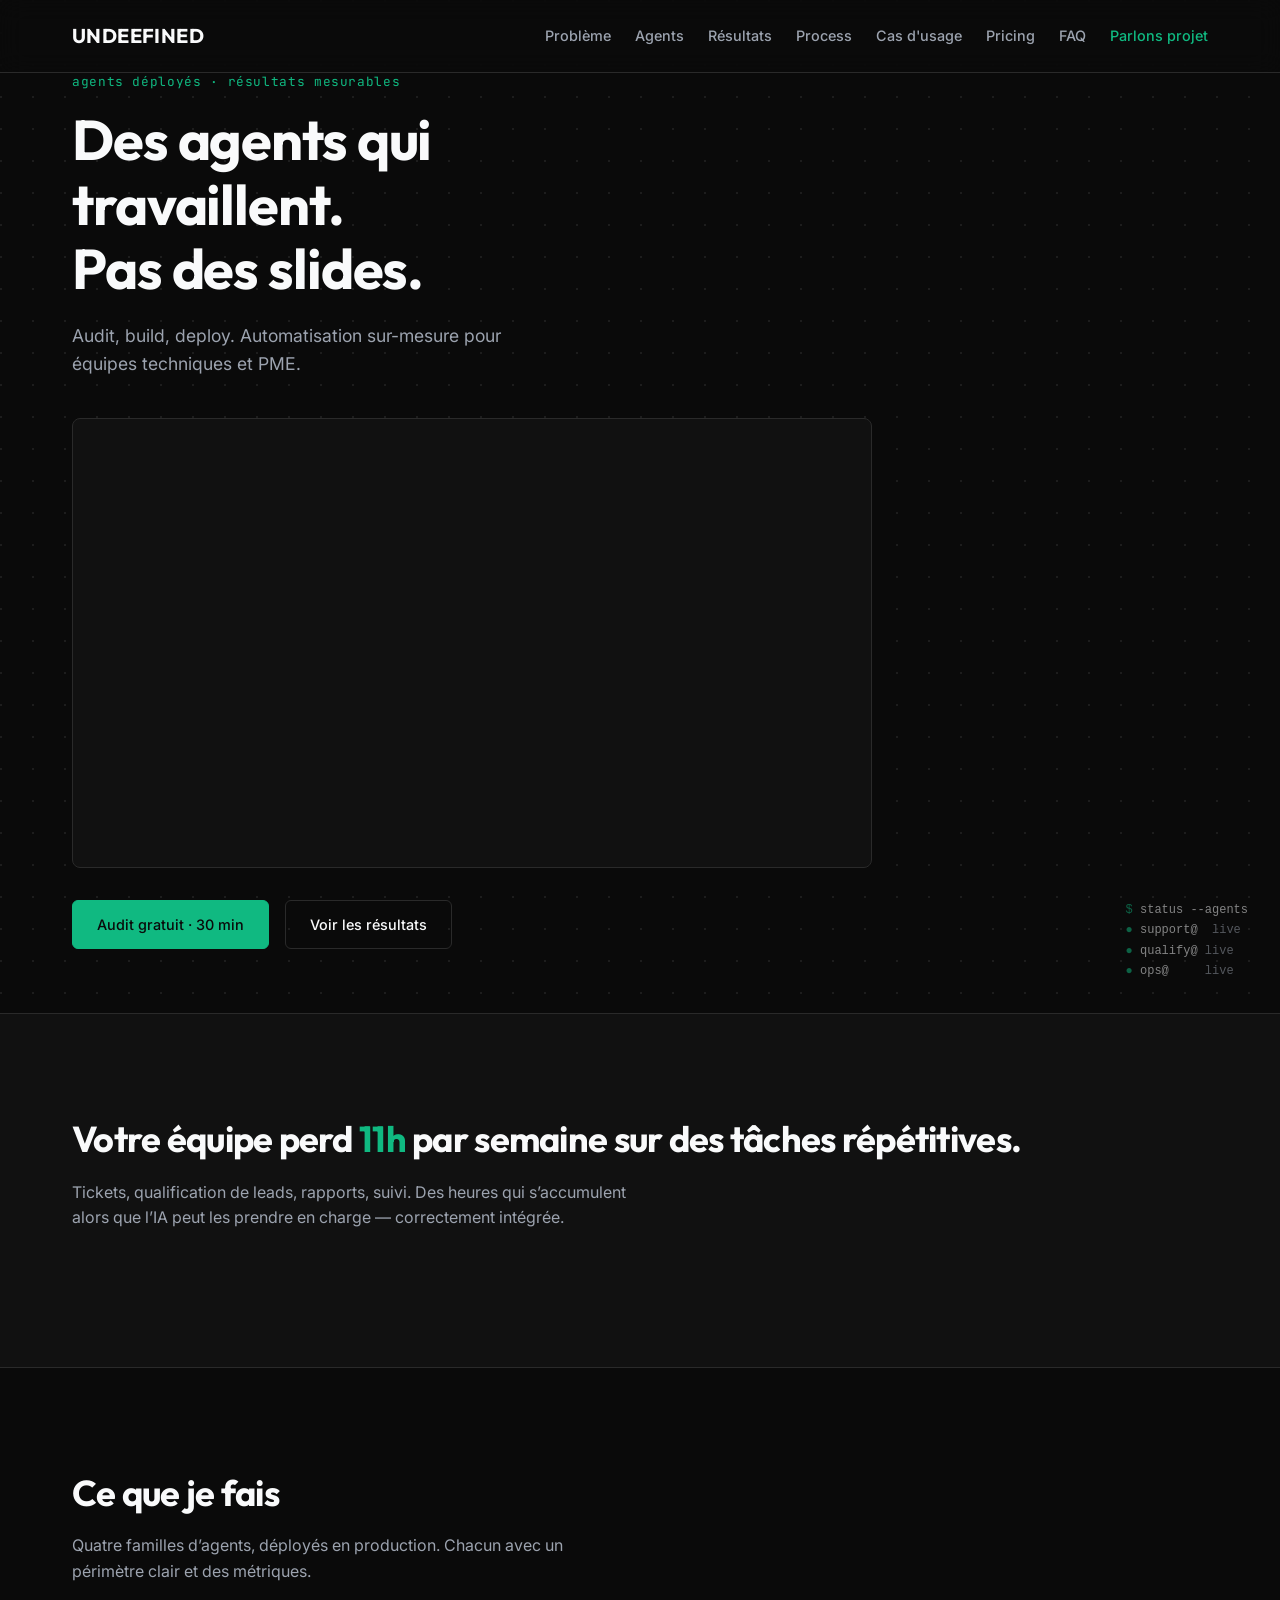
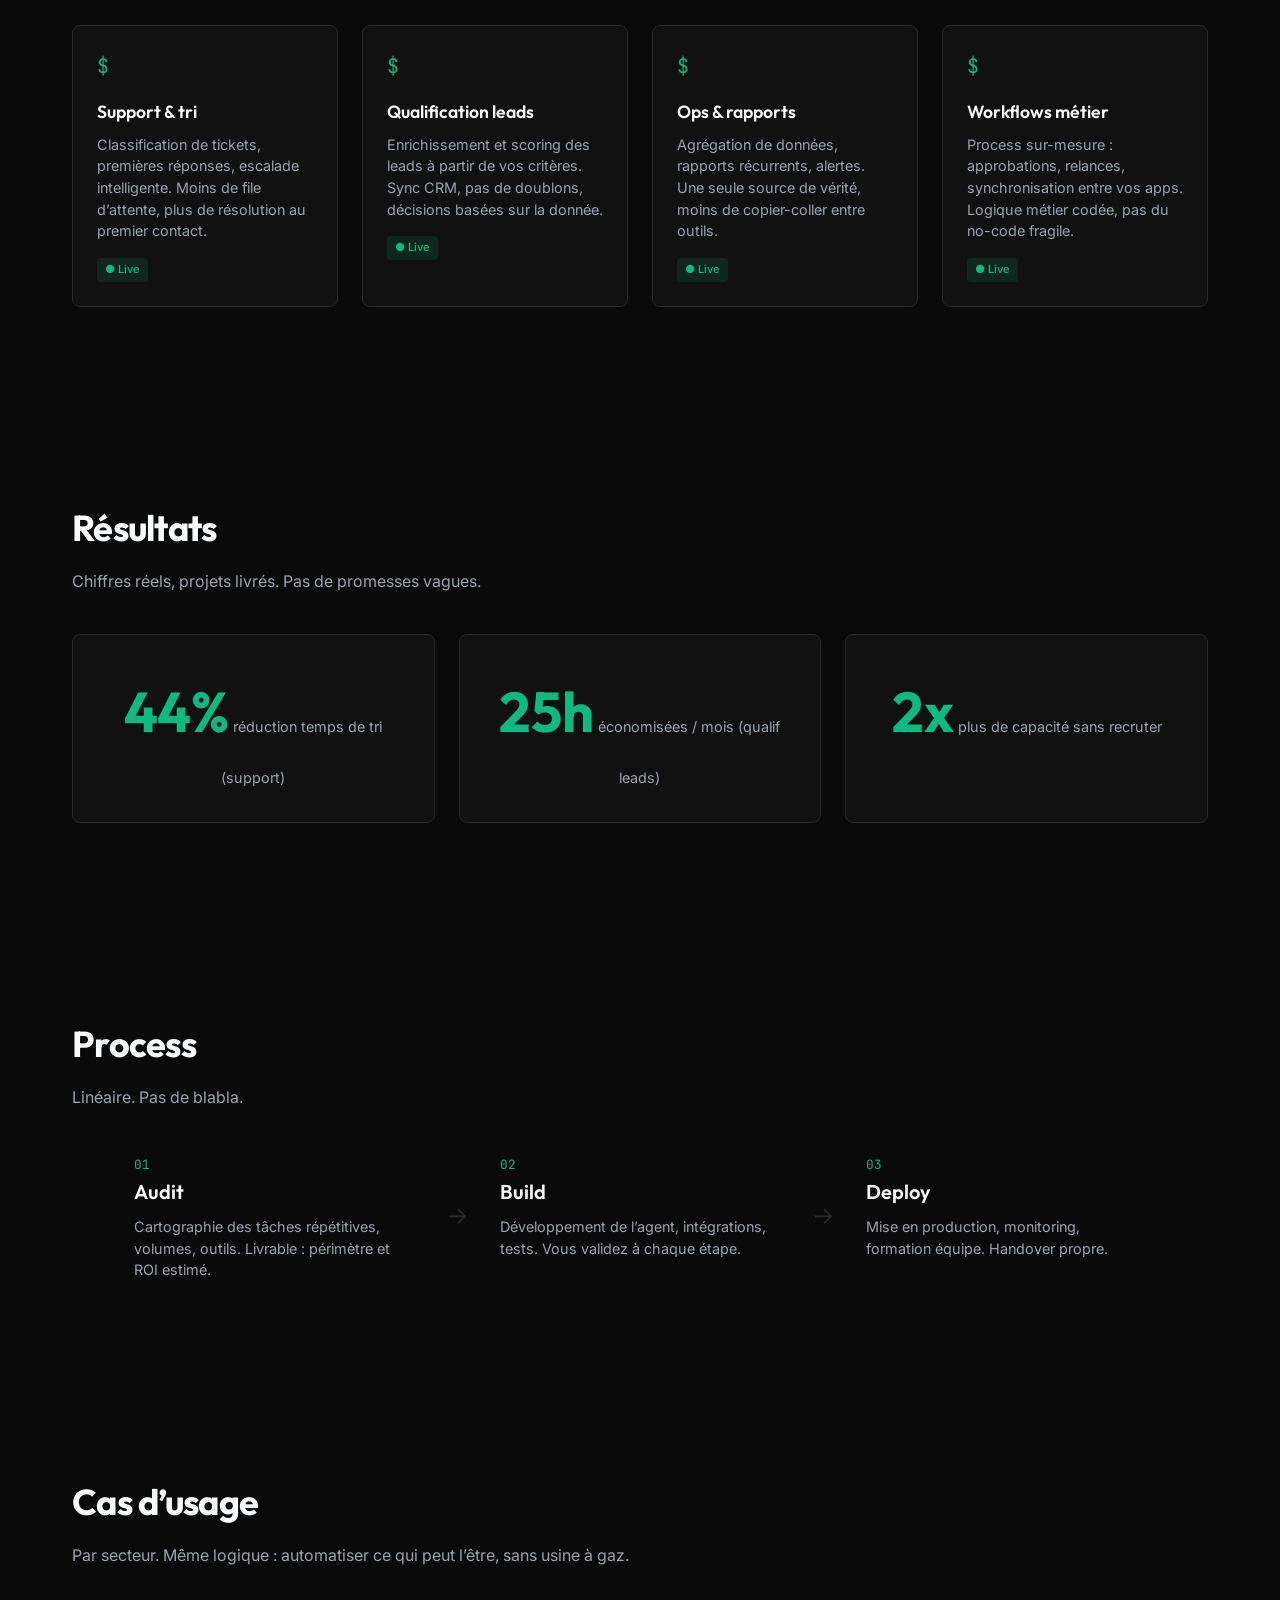
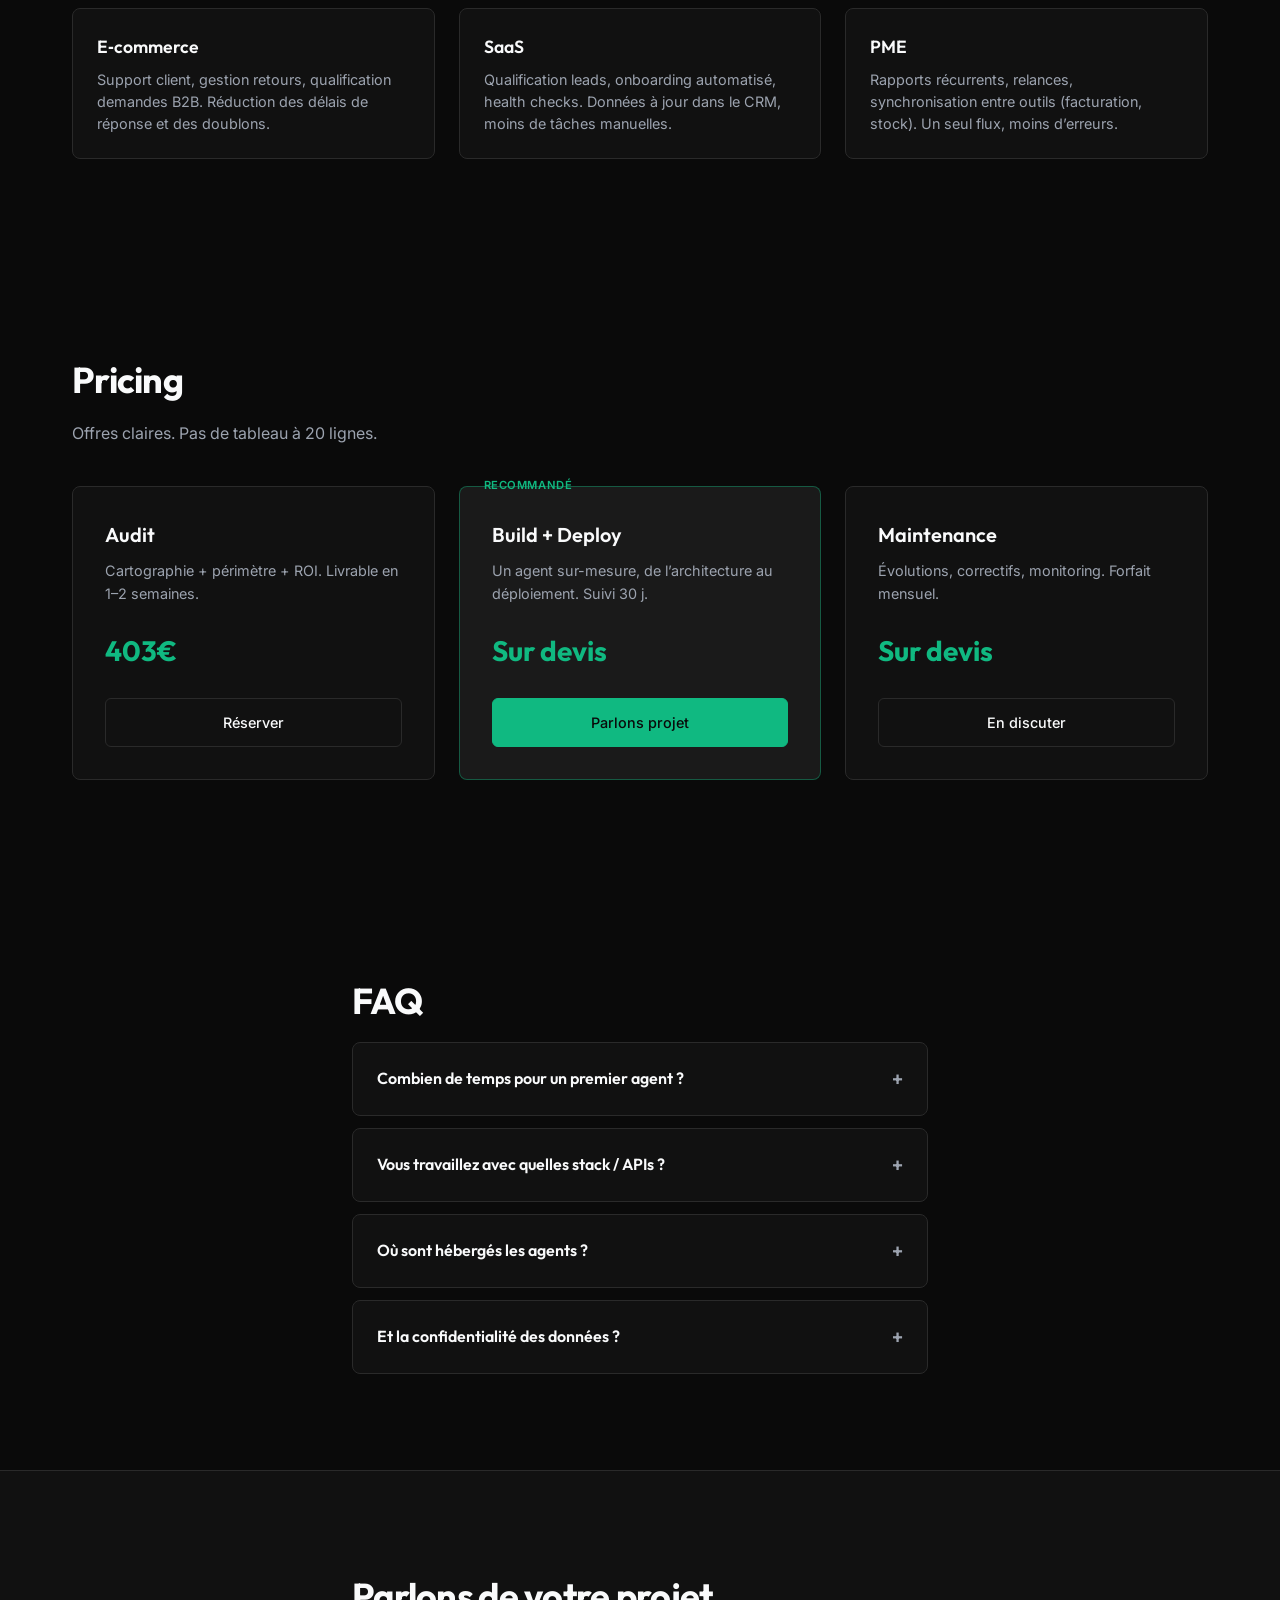
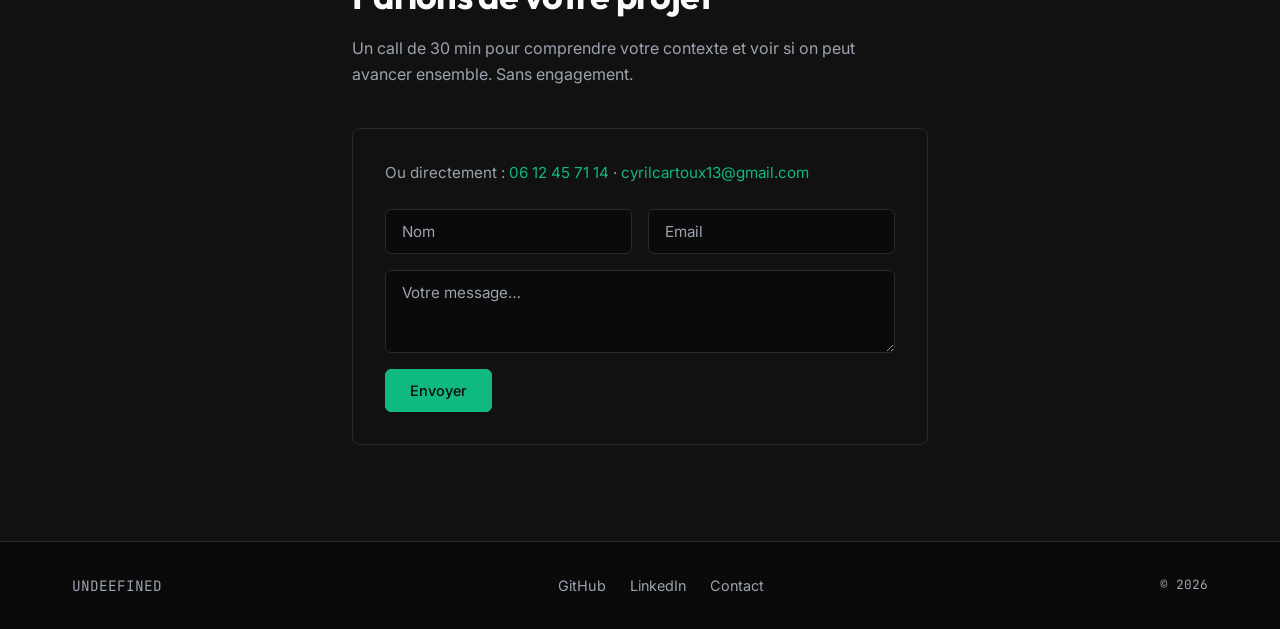
==== commit faaca890: "redesign landing page ia agents" ====
--- a/index.html
+++ b/index.html
@@ -3,233 +3,275 @@
 <head>
     <meta charset="UTF-8">
     <meta name="viewport" content="width=device-width, initial-scale=1.0">
-    <meta name="description" content="Studio de développement web créatif spécialisé dans la création de sites web modernes et performants. Services de développement sur-mesure, refonte et optimisation de sites web.">
-    <meta name="keywords" content="développement web, création de sites, design web, applications web, solutions digitales">
+    <meta name="description" content="Agents IA sur-mesure pour automatiser vos processus. Audit, build, deploy. Résultats mesurables.">
+    <meta name="keywords" content="agents IA, automatisation, consulting technique, déploiement">
     <meta name="author" content="UNDEEFINED">
-    <meta property="og:title" content="UNDEEFINED | Création de Sites Web Modernes">
-    <meta property="og:description" content="Studio de développement web créatif spécialisé dans la création de sites web modernes et performants.">
+    <meta property="og:title" content="UNDEEFINED | Agents IA & Automatisation">
+    <meta property="og:description" content="Agents IA sur-mesure. Les résultats parlent d'eux-mêmes.">
     <meta property="og:type" content="website">
-    <title>UNDEEFINED | Création de Sites Web Modernes</title>
-    
-    <!-- Preload critical resources -->
+    <title>UNDEEFINED | Agents IA & Automatisation</title>
+
     <link rel="preload" href="css/styles.css" as="style">
     <link rel="preload" href="js/script.js" as="script">
-    
-    <!-- System fonts first -->
-    <style>
-        body {
-            font-family: -apple-system, BlinkMacSystemFont, 'Segoe UI', Roboto, Oxygen, Ubuntu, Cantarell, 'Open Sans', 'Helvetica Neue', sans-serif;
-        }
-    </style>
-    
-    <!-- Custom fonts -->
+
+    <!-- Titres: Outfit (sharp, technique) · Corps: Inter · Terminal: JetBrains Mono -->
     <link rel="preconnect" href="https://fonts.googleapis.com">
     <link rel="preconnect" href="https://fonts.gstatic.com" crossorigin>
-    <link href="https://fonts.googleapis.com/css2?family=Inter:wght@400;500;600;700&display=swap" rel="stylesheet">
-    
-    <!-- Styles -->
+    <link href="https://fonts.googleapis.com/css2?family=Inter:wght@400;500;600&family=JetBrains+Mono:wght@400;500&family=Outfit:wght@500;600;700&display=swap" rel="stylesheet">
+
     <link rel="stylesheet" href="css/styles.css">
-    
-    <!-- Favicon -->
     <link rel="icon" type="image/x-icon" href="favicon.ico">
     <link rel="apple-touch-icon" href="favicon.ico">
-    <link rel="shortcut icon" href="favicon.ico" type="image/x-icon">
 </head>
 <body>
     <header class="header">
-        <nav class="nav">
-            <div class="logo">
-                <span class="logo-text">UNDEEFINED</span>
-            </div>
+        <nav class="nav container">
+            <a href="#" class="logo">UNDEEFINED</a>
             <button class="menu-toggle" aria-label="Menu" aria-expanded="false">
                 <span class="menu-icon"></span>
             </button>
             <div class="nav-links">
-                <ul>
-                    <li><a href="#services">Services</a></li>
-                    <li><a href="#projects">Projets</a></li>
-                    <li><a href="#contact">Contact</a></li>
-                </ul>
+                <a href="#douleur">Problème</a>
+                <a href="#agents">Agents</a>
+                <a href="#resultats">Résultats</a>
+                <a href="#process">Process</a>
+                <a href="#cas-usage">Cas d'usage</a>
+                <a href="#pricing">Pricing</a>
+                <a href="#faq">FAQ</a>
+                <a href="#contact" class="nav-cta">Parlons projet</a>
             </div>
         </nav>
     </header>
 
     <main>
-        <section class="terminal-section hero">
-            <h2 class="typing-text">Qui sommes-nous ?</h2>
-            <div class="section-content hidden">
-                <p>Nous sommes <strong>UNDEEFINED</strong>, un studio de développement web créatif qui transforme vos idées en expériences numériques exceptionnelles.</p>
-                <br>
-                <p class="subtitle">Des solutions web sur-mesure pour votre succès.</p>
-            </div>
-        </section>
-
-        <section id="services" class="terminal-section hidden-section">
-            <h2 class="typing-text">Nos Services</h2>
-            <div class="section-content hidden">
-                <div class="service-card">
-                    <div class="service-header">
-                        <h3>Développement Web</h3>
-                        <span class="service-status">Disponible</span>
-                    </div>
-                    <p class="service-description">Création de sites web modernes et évolutifs, optimisés pour des performances exceptionnelles et une expérience utilisateur remarquable.</p>
-                    <div class="service-stack">
-                        <span class="stack-label">Solutions</span>
-                        <ul class="service-features">
-                            <li>Sites Web Modernes</li>
-                            <li>Applications Web</li>
-                            <li>Applications Mobiles</li>
-                            <li>Optimisation SEO</li>
-                            <li>Design Adaptatif</li>
-                        </ul>
-                    </div>
-                </div>
-                <div class="service-card">
-                    <div class="service-header">
-                        <h3>Solutions Blockchain</h3>
-                        <span class="service-status">Disponible</span>
-                    </div>
-                    <p class="service-description">Développement de solutions innovantes basées sur la blockchain pour des transactions sécurisées et transparentes.</p>
-                    <div class="service-stack">
-                        <span class="stack-label">Solutions</span>
-                        <ul class="service-features">
-                            <li>Paiements Sécurisés</li>
-                            <li>Contrats Intelligents</li>
-                            <li>Solutions Décentralisées</li>
-                            <li>Sécurité Avancée</li>
-                        </ul>
-                    </div>
-                </div>
-                <div class="service-card">
-                    <div class="service-header">
-                        <h3>Consulting</h3>
-                        <span class="service-status">Disponible</span>
-                    </div>
-                    <p class="service-description">Accompagnement technique et expertise en développement logiciel pour optimiser vos projets digitaux.</p>
-                    <div class="service-stack">
-                        <span class="stack-label">Expertise</span>
-                        <ul class="service-features">
-                            <li>Conseil Technique</li>
-                            <li>Optimisation Performance</li>
-                            <li>Audit de Sécurité</li>
-                            <li>Formation & Coaching</li>
-                        </ul>
-                    </div>
-                </div>
-            </div>
-        </section>
-
-        <section id="projects" class="terminal-section hidden-section">
-            <h2 class="typing-text">Nos Projets</h2>
-            <div class="section-content hidden">
-                <div class="project-card">
-                    <div class="project-image">
-                        <img src="assets/portfolio.jpg" alt="Portfolio Project">
-                    </div>
-                    <div class="project-content">
-                        <div class="project-header">
-                            <h3>Portfolio</h3>
-                            <span class="project-status">En ligne</span>
+        <!-- 1. Hero -->
+        <section class="hero" id="hero">
+            <div class="hero-bg" aria-hidden="true">
+                <div class="dot-grid"></div>
+            </div>
+            <div class="hero-content container">
+                <p class="hero-label font-mono">agents déployés · résultats mesurables</p>
+                <h1 class="hero-title">Des agents qui travaillent.<br>Pas des slides.</h1>
+                <p class="hero-subtitle">Audit, build, deploy. Automatisation sur-mesure pour équipes techniques et PME.</p>
+                <div class="hero-media">
+                    <div class="hero-video-wrap card">
+                        <video class="hero-video" src="assets/undeefined.mp4" muted loop playsinline autoplay></video>
+                    </div>
+                </div>
+                <div class="hero-cta">
+                    <a href="#contact" class="btn btn-primary">Audit gratuit · 30 min</a>
+                    <a href="#resultats" class="btn btn-ghost">Voir les résultats</a>
+                </div>
+            </div>
+            <div class="hero-terminal" aria-hidden="true">
+                <pre class="font-mono"><code><span class="code-prompt">$</span> status --agents
+<span class="code-green">●</span> support@  <span class="code-muted">live</span>
+<span class="code-green">●</span> qualify@ <span class="code-muted">live</span>
+<span class="code-green">●</span> ops@     <span class="code-muted">live</span></code></pre>
+            </div>
+        </section>
+
+        <!-- 2. Douleur -->
+        <section class="section section-douleur" id="douleur">
+            <div class="container">
+                <h2 class="section-title">Votre équipe perd <span class="text-accent count" data-target="15" data-suffix="h">0</span> par semaine sur des tâches répétitives.</h2>
+                <p class="section-subtitle">Tickets, qualification de leads, rapports, suivi. Des heures qui s’accumulent alors que l’IA peut les prendre en charge — correctement intégrée.</p>
+            </div>
+        </section>
+
+        <!-- 3. Ce que je fais - 4 types d'agents -->
+        <section class="section section-agents" id="agents">
+            <div class="container">
+                <h2 class="section-title">Ce que je fais</h2>
+                <p class="section-subtitle">Quatre familles d’agents, déployés en production. Chacun avec un périmètre clair et des métriques.</p>
+                <div class="agents-grid">
+                    <article class="card agent-card">
+                        <div class="agent-icon font-mono">$</div>
+                        <h3 class="agent-title">Support & tri</h3>
+                        <p class="agent-desc">Classification de tickets, premières réponses, escalade intelligente. Moins de file d’attente, plus de résolution au premier contact.</p>
+                        <span class="badge badge-live">● Live</span>
+                    </article>
+                    <article class="card agent-card">
+                        <div class="agent-icon font-mono">$</div>
+                        <h3 class="agent-title">Qualification leads</h3>
+                        <p class="agent-desc">Enrichissement et scoring des leads à partir de vos critères. Sync CRM, pas de doublons, décisions basées sur la donnée.</p>
+                        <span class="badge badge-live">● Live</span>
+                    </article>
+                    <article class="card agent-card">
+                        <div class="agent-icon font-mono">$</div>
+                        <h3 class="agent-title">Ops & rapports</h3>
+                        <p class="agent-desc">Agrégation de données, rapports récurrents, alertes. Une seule source de vérité, moins de copier-coller entre outils.</p>
+                        <span class="badge badge-live">● Live</span>
+                    </article>
+                    <article class="card agent-card">
+                        <div class="agent-icon font-mono">$</div>
+                        <h3 class="agent-title">Workflows métier</h3>
+                        <p class="agent-desc">Process sur-mesure : approbations, relances, synchronisation entre vos apps. Logique métier codée, pas du no-code fragile.</p>
+                        <span class="badge badge-live">● Live</span>
+                    </article>
+                </div>
+            </div>
+        </section>
+
+        <!-- 4. Résultats - métriques + compteur -->
+        <section class="section section-resultats" id="resultats">
+            <div class="container">
+                <h2 class="section-title">Résultats</h2>
+                <p class="section-subtitle">Chiffres réels, projets livrés. Pas de promesses vagues.</p>
+                <div class="metrics-grid">
+                    <div class="card metric-card">
+                        <span class="metric-value count" data-target="70" data-suffix="%">0</span>
+                        <span class="metric-label">réduction temps de tri (support)</span>
+                    </div>
+                    <div class="card metric-card">
+                        <span class="metric-value count" data-target="40" data-suffix="h">0</span>
+                        <span class="metric-label">économisées / mois (qualif leads)</span>
+                    </div>
+                    <div class="card metric-card">
+                        <span class="metric-value count" data-target="3" data-suffix="x">0</span>
+                        <span class="metric-label">plus de capacité sans recruter</span>
+                    </div>
+                </div>
+            </div>
+        </section>
+
+        <!-- 5. Process -->
+        <section class="section section-process" id="process">
+            <div class="container">
+                <h2 class="section-title">Process</h2>
+                <p class="section-subtitle">Linéaire. Pas de blabla.</p>
+                <div class="process-steps">
+                    <div class="process-step">
+                        <span class="process-num font-mono">01</span>
+                        <h3 class="process-title">Audit</h3>
+                        <p class="process-desc">Cartographie des tâches répétitives, volumes, outils. Livrable : périmètre et ROI estimé.</p>
+                    </div>
+                    <span class="process-arrow" aria-hidden="true">→</span>
+                    <div class="process-step">
+                        <span class="process-num font-mono">02</span>
+                        <h3 class="process-title">Build</h3>
+                        <p class="process-desc">Développement de l’agent, intégrations, tests. Vous validez à chaque étape.</p>
+                    </div>
+                    <span class="process-arrow" aria-hidden="true">→</span>
+                    <div class="process-step">
+                        <span class="process-num font-mono">03</span>
+                        <h3 class="process-title">Deploy</h3>
+                        <p class="process-desc">Mise en production, monitoring, formation équipe. Handover propre.</p>
+                    </div>
+                </div>
+            </div>
+        </section>
+
+        <!-- 6. Cas d'usage -->
+        <section class="section section-cas" id="cas-usage">
+            <div class="container">
+                <h2 class="section-title">Cas d’usage</h2>
+                <p class="section-subtitle">Par secteur. Même logique : automatiser ce qui peut l’être, sans usine à gaz.</p>
+                <div class="cas-grid">
+                    <article class="card cas-card">
+                        <h3 class="cas-title">E‑commerce</h3>
+                        <p class="cas-desc">Support client, gestion retours, qualification demandes B2B. Réduction des délais de réponse et des doublons.</p>
+                    </article>
+                    <article class="card cas-card">
+                        <h3 class="cas-title">SaaS</h3>
+                        <p class="cas-desc">Qualification leads, onboarding automatisé, health checks. Données à jour dans le CRM, moins de tâches manuelles.</p>
+                    </article>
+                    <article class="card cas-card">
+                        <h3 class="cas-title">PME</h3>
+                        <p class="cas-desc">Rapports récurrents, relances, synchronisation entre outils (facturation, stock). Un seul flux, moins d’erreurs.</p>
+                    </article>
+                </div>
+            </div>
+        </section>
+
+        <!-- 7. Pricing -->
+        <section class="section section-pricing" id="pricing">
+            <div class="container">
+                <h2 class="section-title">Pricing</h2>
+                <p class="section-subtitle">Offres claires. Pas de tableau à 20 lignes.</p>
+                <div class="pricing-grid">
+                    <article class="card pricing-card">
+                        <h3 class="pricing-name">Audit</h3>
+                        <p class="pricing-desc">Cartographie + périmètre + ROI. Livrable en 1–2 semaines.</p>
+                        <p class="pricing-price"><span class="count" data-target="1500" data-prefix="" data-suffix="€">0</span></p>
+                        <a href="#contact" class="btn btn-ghost">Réserver</a>
+                    </article>
+                    <article class="card pricing-card pricing-card-featured">
+                        <span class="pricing-badge">Recommandé</span>
+                        <h3 class="pricing-name">Build + Deploy</h3>
+                        <p class="pricing-desc">Un agent sur-mesure, de l’architecture au déploiement. Suivi 30 j.</p>
+                        <p class="pricing-price">Sur devis</p>
+                        <a href="#contact" class="btn btn-primary">Parlons projet</a>
+                    </article>
+                    <article class="card pricing-card">
+                        <h3 class="pricing-name">Maintenance</h3>
+                        <p class="pricing-desc">Évolutions, correctifs, monitoring. Forfait mensuel.</p>
+                        <p class="pricing-price">Sur devis</p>
+                        <a href="#contact" class="btn btn-ghost">En discuter</a>
+                    </article>
+                </div>
+            </div>
+        </section>
+
+        <!-- 8. FAQ -->
+        <section class="section section-faq" id="faq">
+            <div class="container container-narrow">
+                <h2 class="section-title">FAQ</h2>
+                <div class="faq-list">
+                    <details class="card faq-item">
+                        <summary class="faq-question">Combien de temps pour un premier agent ?</summary>
+                        <p class="faq-answer">Entre 4 et 8 semaines selon la complexité et les intégrations. L’audit fixe un planning réaliste.</p>
+                    </details>
+                    <details class="card faq-item">
+                        <summary class="faq-question">Vous travaillez avec quelles stack / APIs ?</summary>
+                        <p class="faq-answer">Node/TypeScript, Python, intégrations REST et webhooks. CRM (HubSpot, Pipedrive…), outils de support, bases de données. On s’adapte à votre existant.</p>
+                    </details>
+                    <details class="card faq-item">
+                        <summary class="faq-question">Où sont hébergés les agents ?</summary>
+                        <p class="faq-answer">Chez vous (VPC, serveur) ou sur une infra cloud (AWS, GCP, etc.). Pas de lock-in : vous gardez le code et la main.</p>
+                    </details>
+                    <details class="card faq-item">
+                        <summary class="faq-question">Et la confidentialité des données ?</summary>
+                        <p class="faq-answer">Les données restent dans votre périmètre. Pas d’entraînement sur vos données pour des modèles tiers. Conformité RGPD prise en compte dès la conception.</p>
+                    </details>
+                </div>
+            </div>
+        </section>
+
+        <!-- 9. CTA final -->
+        <section class="section section-cta" id="contact">
+            <div class="container container-narrow">
+                <h2 class="section-title">Parlons de votre projet</h2>
+                <p class="section-subtitle">Un call de 30 min pour comprendre votre contexte et voir si on peut avancer ensemble. Sans engagement.</p>
+                <div class="cta-box card">
+                    <p class="cta-contact">
+                        Ou directement : <a href="tel:+33612457114">06 12 45 71 14</a> · <a href="mailto:cyrilcartoux13@gmail.com">cyrilcartoux13@gmail.com</a>
+                    </p>
+                    <form class="cta-form" id="contact-form" action="#" method="get">
+                        <div class="cta-form-row">
+                            <label for="contact-name" class="visually-hidden">Nom</label>
+                            <input type="text" id="contact-name" name="name" placeholder="Nom" required autocomplete="name">
+                            <label for="contact-email" class="visually-hidden">Email</label>
+                            <input type="email" id="contact-email" name="email" placeholder="Email" required autocomplete="email">
                         </div>
-                        <p class="project-description">Site portfolio moderne mettant en avant une expérience utilisateur immersive et un design responsive.</p>
-                        <div class="project-stack">
-                            <span class="stack-label">Fonctionnalités</span>
-                            <ul class="project-features">
-                                <li>Design Moderne</li>
-                                <li>Navigation Fluide</li>
-                                <li>Adaptatif Mobile</li>
-                                <li>Animations Douces</li>
-                            </ul>
-                        </div>
-                    </div>
-                </div>
-                <div class="project-card">
-                    <div class="project-image">
-                        <img src="assets/ecommerce.jpg" alt="E-commerce Project">
-                    </div>
-                    <div class="project-content">
-                        <div class="project-header">
-                            <h3>Marketplace</h3>
-                            <span class="project-status">En ligne</span>
-                        </div>
-                        <p class="project-description">Plateforme e-commerce innovante intégrant des solutions de paiement sécurisées et transparentes.</p>
-                        <div class="project-stack">
-                            <span class="stack-label">Fonctionnalités</span>
-                            <ul class="project-features">
-                                <li>Boutique en Ligne</li>
-                                <li>Paiements Sécurisés</li>
-                                <li>Gestion des Stocks</li>
-                                <li>Interface Admin</li>
-                            </ul>
-                        </div>
-                    </div>
-                </div>
-                <div class="project-card">
-                    <div class="project-image">
-                        <img src="assets/dashboard.jpg" alt="Dashboard Project">
-                    </div>
-                    <div class="project-content">
-                        <div class="project-header">
-                            <h3>Dashboard</h3>
-                            <span class="project-status">En ligne</span>
-                        </div>
-                        <p class="project-description">Tableau de bord analytique en temps réel avec visualisation de données et personnalisation avancée.</p>
-                        <div class="project-stack">
-                            <span class="stack-label">Fonctionnalités</span>
-                            <ul class="project-features">
-                                <li>Visualisation de Données</li>
-                                <li>Rapports en Temps Réel</li>
-                                <li>Personnalisation</li>
-                                <li>Export de Données</li>
-                            </ul>
-                        </div>
-                    </div>
-                </div>
-            </div>
-        </section>
-
-        <section id="contact" class="terminal-section hidden-section">
-            <h2 class="typing-text">Contactez-nous</h2>
-            <div class="section-content hidden">
-                <div class="contact-terminal">
-                    <div class="contact-info">
-                        <div class="contact-line">
-                            <span class="contact-label">Email</span>
-                            <a href="mailto:contact@undeefined.dev" class="contact-value">contact@undeefined.dev</a>
-                        </div>
-                        <div class="contact-line">
-                            <span class="contact-label">GitHub</span>
-                            <a href="https://github.com/CyrilCartoux" target="_blank" class="contact-value">@CyrilCartoux</a>
-                        </div>
-                        <div class="contact-line">
-                            <span class="contact-label">Localisation</span>
-                            <span class="contact-value">Aix-en-Provence, France</span>
-                        </div>
-                    </div>
+                        <label for="contact-message" class="visually-hidden">Message</label>
+                        <textarea id="contact-message" name="message" placeholder="Votre message…" rows="3" required></textarea>
+                        <button type="submit" class="btn btn-primary">Envoyer</button>
+                    </form>
                 </div>
             </div>
         </section>
     </main>
 
     <footer class="footer">
-        <div class="footer-content">
-            <div class="footer-terminal">
-                <p class="footer-text">© 2025 UNDEEFINED - Tous droits réservés</p>
-            </div>
-            <div class="social-links">
-                <a href="https://github.com/CyrilCartoux" target="_blank" rel="noopener noreferrer">
-                    <svg class="social-icon" viewBox="0 0 24 24" fill="currentColor">
-                        <path d="M12 0c-6.626 0-12 5.373-12 12 0 5.302 3.438 9.8 8.207 11.387.599.111.793-.261.793-.577v-2.234c-3.338.726-4.033-1.416-4.033-1.416-.546-1.387-1.333-1.756-1.333-1.756-1.089-.745.083-.729.083-.729 1.205.084 1.839 1.237 1.839 1.237 1.07 1.834 2.807 1.304 3.492.997.107-.775.418-1.305.762-1.604-2.665-.305-5.467-1.334-5.467-5.931 0-1.311.469-2.381 1.236-3.221-.124-.303-.535-1.524.117-3.176 0 0 1.008-.322 3.301 1.23.957-.266 1.983-.399 3.003-.404 1.02.005 2.047.138 3.006.404 2.291-1.552 3.297-1.23 3.297-1.23.653 1.653.242 2.874.118 3.176.77.84 1.235 1.911 1.235 3.221 0 4.609-2.807 5.624-5.479 5.921.43.372.823 1.102.823 2.222v3.293c0 .319.192.694.801.576 4.765-1.589 8.199-6.086 8.199-11.386 0-6.627-5.373-12-12-12z"/>
-                    </svg>
-                    <span class="social-text">GitHub</span>
-                </a>
-                <a href="https://www.linkedin.com/in/cyril-c-a6a3351a2/" target="_blank" rel="noopener noreferrer">
-                    <svg class="social-icon" viewBox="0 0 24 24" fill="currentColor">
-                        <path d="M19 0h-14c-2.761 0-5 2.239-5 5v14c0 2.761 2.239 5 5 5h14c2.762 0 5-2.239 5-5v-14c0-2.761-2.238-5-5-5zm-11 19h-3v-11h3v11zm-1.5-12.268c-.966 0-1.75-.79-1.75-1.764s.784-1.764 1.75-1.764 1.75.79 1.75 1.764-.783 1.764-1.75 1.764zm13.5 12.268h-3v-5.604c0-3.368-4-3.113-4 0v5.604h-3v-11h3v1.765c1.396-2.586 7-2.777 7 2.476v6.759z"/>
-                    </svg>
-                    <span class="social-text">LinkedIn</span>
-                </a>
-            </div>
+        <div class="container footer-inner">
+            <p class="footer-brand font-mono">UNDEEFINED</p>
+            <div class="footer-links">
+                <a href="https://github.com/CyrilCartoux" target="_blank" rel="noopener noreferrer">GitHub</a>
+                <a href="https://www.linkedin.com/in/cyril-c-a6a3351a2/" target="_blank" rel="noopener noreferrer">LinkedIn</a>
+                <a href="mailto:cyrilcartoux13@gmail.com">Contact</a>
+            </div>
+            <p class="footer-copy font-mono">© 2026</p>
         </div>
     </footer>
 
--- a/css/styles.css
+++ b/css/styles.css
@@ -1,720 +1,823 @@
+/* ============================================
+   UNDEEFINED — Sombre, sharp, confiant
+   ============================================ */
+
 :root {
-  /* Base Colors */
-  --background-color: #f8f9fa;
-  --text-color: #2d3436;
-  --primary-color: #0984e3;
-  --secondary-color: #00b894;
-  --accent-color: #6c5ce7;
-  --card-background: #ffffff;
-  --border-color: rgba(0, 0, 0, 0.1);
+  /* Backgrounds */
+  --bg-deep: #0A0A0A;
+  --surface: #111111;
+  --surface-elevated: #1A1A1A;
+
+  /* Accents */
+  --accent-primary: #10B981;
+  --accent-secondary: #8B5CF6;
+
+  /* Text */
+  --text-primary: #F9FAFB;
+  --text-muted: #9CA3AF;
+
+  /* Borders */
+  --border: #2A2A2A;
 
   /* Typography */
-  --font-primary: 'Inter', -apple-system, BlinkMacSystemFont, 'Segoe UI', Roboto, Oxygen, Ubuntu, Cantarell, 'Open Sans', 'Helvetica Neue', sans-serif;
-  --font-mono: 'JetBrains Mono', monospace;
-}
-
-/* Base Styles */
-* {
+  --font-display: 'Outfit', -apple-system, sans-serif;
+  --font-body: 'Inter', -apple-system, sans-serif;
+  --font-mono: 'JetBrains Mono', ui-monospace, monospace;
+
+  /* Spacing */
+  --section-padding: clamp(4rem, 10vw, 6rem);
+  --container-max: 1200px;
+}
+
+/* Base */
+*,
+*::before,
+*::after {
   margin: 0;
   padding: 0;
   box-sizing: border-box;
 }
 
+html {
+  scroll-behavior: smooth;
+}
+
 body {
-  font-family: var(--font-primary);
-  background-color: var(--background-color);
-  color: var(--text-color);
+  font-family: var(--font-body);
+  background: var(--bg-deep);
+  color: var(--text-primary);
   line-height: 1.6;
   overflow-x: hidden;
 }
 
-/* Header & Navigation */
+/* Container */
+.container {
+  width: 100%;
+  max-width: var(--container-max);
+  margin-inline: auto;
+  padding-inline: clamp(1.25rem, 4vw, 2rem);
+}
+
+.container-narrow {
+  max-width: 640px;
+}
+
+/* Typography helpers */
+.font-mono {
+  font-family: var(--font-mono);
+}
+
+.text-accent {
+  color: var(--accent-primary);
+}
+
+/* ========== Header ========== */
 .header {
   position: fixed;
   top: 0;
   left: 0;
   right: 0;
-  background: var(--card-background);
-  box-shadow: 0 2px 10px rgba(0, 0, 0, 0.1);
   z-index: 100;
-  height: auto;
-  min-height: 80px;
-  display: flex;
+  background: rgba(10, 10, 10, 0.8);
+  backdrop-filter: blur(12px);
+  border-bottom: 1px solid var(--border);
+}
+
+.nav {
+  display: flex;
+  align-items: center;
+  justify-content: space-between;
+  height: 72px;
+}
+
+.logo {
+  font-family: var(--font-display);
+  font-weight: 700;
+  font-size: 1.25rem;
+  letter-spacing: 0.02em;
+  color: var(--text-primary);
+  text-decoration: none;
+  transition: color 0.2s;
+}
+
+.logo:hover {
+  color: var(--accent-primary);
+}
+
+.nav-links {
+  display: flex;
+  align-items: center;
+  gap: 1.5rem;
+}
+
+.nav-links a {
+  color: var(--text-muted);
+  text-decoration: none;
+  font-size: 0.9rem;
+  font-weight: 500;
+  transition: color 0.2s;
+}
+
+.nav-links a:hover {
+  color: var(--text-primary);
+}
+
+.nav-cta {
+  color: var(--accent-primary) !important;
+}
+
+.nav-cta:hover {
+  color: var(--accent-primary);
+  text-decoration: underline;
+}
+
+/* Menu toggle (mobile) */
+.menu-toggle {
+  display: none;
+  background: none;
+  border: none;
+  cursor: pointer;
+  padding: 0.5rem;
+  color: var(--text-primary);
+}
+
+.menu-icon {
+  display: block;
+  width: 24px;
+  height: 2px;
+  background: currentColor;
+  position: relative;
+  transition: transform 0.2s;
+}
+
+.menu-icon::before,
+.menu-icon::after {
+  content: '';
+  position: absolute;
+  left: 0;
+  width: 100%;
+  height: 2px;
+  background: currentColor;
+  transition: transform 0.2s;
+}
+
+.menu-icon::before {
+  top: -7px;
+}
+
+.menu-icon::after {
+  top: 7px;
+}
+
+.menu-toggle[aria-expanded="true"] .menu-icon {
+  background: transparent;
+}
+
+.menu-toggle[aria-expanded="true"] .menu-icon::before {
+  transform: rotate(45deg) translate(5px, 5px);
+}
+
+.menu-toggle[aria-expanded="true"] .menu-icon::after {
+  transform: rotate(-45deg) translate(5px, -5px);
+}
+
+/* ========== Cards (signature) ========== */
+.card {
+  background: var(--surface);
+  border: 1px solid var(--border);
+  border-radius: 8px;
+  backdrop-filter: blur(8px);
+  transition: border-color 0.2s, box-shadow 0.2s;
+}
+
+.card:hover {
+  border-color: rgba(16, 185, 129, 0.3);
+  box-shadow: 0 0 0 1px rgba(16, 185, 129, 0.1);
+}
+
+/* ========== Buttons ========== */
+.btn {
+  display: inline-flex;
   align-items: center;
   justify-content: center;
-  padding: 1rem;
-}
-
-.nav {
-  width: 100%;
-  max-width: 1400px;
-  display: flex;
-  flex-direction: row;
+  padding: 0.75rem 1.5rem;
+  font-family: var(--font-body);
+  font-size: 0.9rem;
+  font-weight: 500;
+  text-decoration: none;
+  border-radius: 6px;
+  transition: background 0.2s, color 0.2s, border-color 0.2s;
+}
+
+.btn-primary {
+  background: var(--accent-primary);
+  color: var(--bg-deep);
+  border: 1px solid var(--accent-primary);
+}
+
+.btn-primary:hover {
+  background: #0d9668;
+  border-color: #0d9668;
+  color: var(--bg-deep);
+}
+
+.btn-ghost {
+  background: transparent;
+  color: var(--text-primary);
+  border: 1px solid var(--border);
+}
+
+.btn-ghost:hover {
+  border-color: var(--text-muted);
+  color: var(--text-primary);
+}
+
+/* ========== Hero ========== */
+.hero {
+  position: relative;
+  min-height: 100vh;
+  display: flex;
+  flex-direction: column;
+  justify-content: center;
+  padding-top: 72px;
+  padding-bottom: 4rem;
+  overflow: hidden;
+}
+
+.hero-bg {
+  position: absolute;
+  inset: 0;
+  pointer-events: none;
+}
+
+/* Dot grid (Raycast-style, légère pulsation) */
+.dot-grid {
+  position: absolute;
+  inset: 0;
+  background-image: radial-gradient(circle at 1px 1px, var(--border) 1px, transparent 0);
+  background-size: 32px 32px;
+  background-position: 0 0;
+  opacity: 0.6;
+  animation: dot-pulse 4s ease-in-out infinite;
+}
+
+@keyframes dot-pulse {
+  0%, 100% { opacity: 0.5; }
+  50% { opacity: 0.8; }
+}
+
+.hero-content {
+  position: relative;
+  z-index: 1;
+}
+
+.hero-label {
+  font-size: 0.8rem;
+  color: var(--accent-primary);
+  text-transform: lowercase;
+  letter-spacing: 0.05em;
+  margin-bottom: 1rem;
+}
+
+.hero-title {
+  font-family: var(--font-display);
+  font-weight: 700;
+  font-size: clamp(2.25rem, 5vw, 3.5rem);
+  line-height: 1.15;
+  letter-spacing: -0.02em;
+  margin-bottom: 1.25rem;
+  max-width: 16ch;
+}
+
+.hero-subtitle {
+  font-size: 1.1rem;
+  color: var(--text-muted);
+  max-width: 42ch;
+  margin-bottom: 2.5rem;
+}
+
+.hero-media {
+  margin-bottom: 2rem;
+}
+
+.hero-video-wrap {
+  aspect-ratio: 16/9;
+  max-width: 800px;
+  overflow: hidden;
+  display: flex;
   align-items: center;
-  justify-content: space-between;
-  position: relative;
-}
-
-.logo {
-  font-family: var(--font-primary);
-  font-size: clamp(1.5rem, 5vw, 2rem);
-  color: var(--primary-color);
-  font-weight: 700;
-  text-align: center;
-  padding: 0.5rem;
-}
-
-.nav-links {
-  display: flex;
-  gap: 2rem;
-}
-
-.nav-links ul {
-  display: flex;
-  gap: 2rem;
-  list-style: none;
-  margin: 0;
-  padding: 0;
-}
-
-.nav-links a {
-  color: var(--text-color);
-  text-decoration: none;
-  font-weight: 500;
-  transition: all 0.3s ease;
-  padding: 0.5rem 1rem;
-  border-radius: 4px;
-}
-
-.nav-links a:hover {
-  color: var(--primary-color);
-  background-color: rgba(9, 132, 227, 0.1);
-}
-
-/* Main Content */
-main {
-  margin-top: 80px;
-  padding: 2rem;
-}
-
-/* Sections */
-.terminal-section {
-  background: linear-gradient(135deg, rgba(9, 132, 227, 0.05), rgba(0, 184, 148, 0.05));
-  border-radius: 12px;
-  box-shadow: 0 8px 32px rgba(9, 132, 227, 0.1);
-  padding: 2rem;
-  margin-bottom: 2rem;
-  transition: transform 0.3s cubic-bezier(0.4, 0, 0.2, 1);
-  border: 1px solid rgba(9, 132, 227, 0.1);
-  backdrop-filter: blur(10px);
-}
-
-.terminal-section:hover {
-  transform: translateY(-5px);
-  box-shadow: 0 12px 40px rgba(9, 132, 227, 0.15);
-}
-
-.terminal-section h2 {
-  color: var(--primary-color);
-  margin-bottom: 1.5rem;
-  font-size: 1.8rem;
-  background: linear-gradient(135deg, var(--primary-color), var(--secondary-color));
-  -webkit-background-clip: text;
-  -webkit-text-fill-color: transparent;
-  background-clip: text;
-}
-
-/* Service Cards */
-.service-card {
-  background: rgba(255, 255, 255, 0.8);
-  border-radius: 12px;
-  padding: 2rem;
-  margin-bottom: 1.5rem;
-  transition: all 0.3s cubic-bezier(0.4, 0, 0.2, 1);
-  border: 1px solid rgba(9, 132, 227, 0.1);
-  box-shadow: 0 4px 12px rgba(9, 132, 227, 0.05);
-}
-
-.service-card:hover {
-  transform: translateY(-5px) scale(1.02);
-  box-shadow: 0 8px 24px rgba(9, 132, 227, 0.15);
-  border-color: rgba(9, 132, 227, 0.2);
-  background: rgba(255, 255, 255, 0.95);
-}
-
-.service-header {
-  display: flex;
-  justify-content: space-between;
-  align-items: center;
-  margin-bottom: 1rem;
-}
-
-.service-header h3 {
-  color: var(--primary-color);
-  font-size: 1.4rem;
-  margin: 0;
-  background: linear-gradient(135deg, var(--primary-color), var(--secondary-color));
-  -webkit-background-clip: text;
-  -webkit-text-fill-color: transparent;
-  background-clip: text;
-}
-
-.service-status {
-  color: var(--secondary-color);
-  font-size: 0.9rem;
-  padding: 0.3rem 0.8rem;
-  background: rgba(0, 184, 148, 0.1);
-  border-radius: 20px;
-  border: 1px solid rgba(0, 184, 148, 0.2);
-}
-
-.service-description {
-  color: var(--text-color);
-  margin-bottom: 1.5rem;
-  font-size: 1.1rem;
-  line-height: 1.6;
-}
-
-.service-stack {
-  background: rgba(9, 132, 227, 0.05);
-  padding: 1.5rem;
-  border-radius: 12px;
-  border: 1px solid rgba(9, 132, 227, 0.1);
-}
-
-.stack-label {
-  color: var(--primary-color);
-  font-weight: 600;
-  margin-bottom: 1rem;
-  display: block;
-  background: linear-gradient(135deg, var(--primary-color), var(--secondary-color));
-  -webkit-background-clip: text;
-  -webkit-text-fill-color: transparent;
-  background-clip: text;
-}
-
-.service-features {
-  list-style: none;
-  padding: 0;
-  margin: 0;
-  display: flex;
-  flex-wrap: wrap;
-  gap: 0.8rem;
-}
-
-.service-features li {
-  background: rgba(9, 132, 227, 0.1);
-  color: var(--primary-color);
-  padding: 0.5rem 1rem;
-  border-radius: 20px;
-  font-size: 0.9rem;
-  border: 1px solid rgba(9, 132, 227, 0.2);
-  transition: all 0.3s ease;
-}
-
-.service-features li:hover {
-  background: rgba(9, 132, 227, 0.2);
-  transform: translateY(-2px);
-}
-
-/* Project Cards */
-.project-card {
-  background: rgba(255, 255, 255, 0.8);
-  border-radius: 12px;
-  margin-bottom: 2rem;
-  transition: all 0.3s cubic-bezier(0.4, 0, 0.2, 1);
-  display: flex;
-  overflow: hidden;
-  border: 1px solid rgba(9, 132, 227, 0.1);
-  box-shadow: 0 4px 12px rgba(9, 132, 227, 0.05);
-}
-
-.project-card:hover {
-  transform: translateY(-5px) scale(1.02);
-  box-shadow: 0 8px 24px rgba(9, 132, 227, 0.15);
-  border-color: rgba(9, 132, 227, 0.2);
-  background: rgba(255, 255, 255, 0.95);
-}
-
-.project-image {
-  flex: 0 0 40%;
-  position: relative;
-  overflow: hidden;
-}
-
-.project-image img {
+  justify-content: center;
+}
+
+.hero-video-placeholder {
+  color: var(--text-muted);
+  font-size: 0.9rem;
+}
+
+.hero-video {
   width: 100%;
   height: 100%;
   object-fit: cover;
-  transition: transform 0.3s ease;
-}
-
-.project-card:hover .project-image img {
-  transform: scale(1.05);
-}
-
-.project-content {
+}
+
+.hero-cta {
+  display: flex;
+  flex-wrap: wrap;
+  gap: 1rem;
+}
+
+.hero-terminal {
+  position: absolute;
+  bottom: 2rem;
+  right: clamp(1rem, 4vw, 2rem);
+  font-size: 0.75rem;
+  opacity: 0.5;
+}
+
+.hero-terminal pre {
+  margin: 0;
+}
+
+.hero-terminal .code-prompt {
+  color: var(--accent-primary);
+}
+
+.hero-terminal .code-green {
+  color: var(--accent-primary);
+}
+
+.hero-terminal .code-muted {
+  color: var(--text-muted);
+}
+
+/* ========== Sections génériques ========== */
+.section {
+  padding-block: var(--section-padding);
+}
+
+.section-title {
+  font-family: var(--font-display);
+  font-weight: 700;
+  font-size: clamp(1.75rem, 4vw, 2.25rem);
+  letter-spacing: -0.02em;
+  margin-bottom: 0.75rem;
+}
+
+.section-subtitle {
+  font-size: 1rem;
+  color: var(--text-muted);
+  max-width: 56ch;
+  margin-bottom: 2.5rem;
+}
+
+/* ========== Douleur ========== */
+.section-douleur {
+  background: var(--surface);
+  border-top: 1px solid var(--border);
+  border-bottom: 1px solid var(--border);
+}
+
+/* ========== Agents (4 cartes) ========== */
+.agents-grid {
+  display: grid;
+  grid-template-columns: repeat(auto-fit, minmax(260px, 1fr));
+  gap: 1.5rem;
+}
+
+.agent-card {
+  padding: 1.5rem;
+  position: relative;
+}
+
+.agent-icon {
+  color: var(--accent-primary);
+  font-size: 1.25rem;
+  margin-bottom: 1rem;
+}
+
+.agent-title {
+  font-family: var(--font-display);
+  font-weight: 600;
+  font-size: 1.1rem;
+  margin-bottom: 0.5rem;
+}
+
+.agent-desc {
+  font-size: 0.9rem;
+  color: var(--text-muted);
+  line-height: 1.5;
+}
+
+.badge {
+  display: inline-block;
+  font-size: 0.7rem;
+  font-weight: 500;
+  padding: 0.2rem 0.5rem;
+  border-radius: 4px;
+  margin-top: 1rem;
+}
+
+.badge-live {
+  color: var(--accent-primary);
+  background: rgba(16, 185, 129, 0.12);
+}
+
+/* ========== Résultats (métriques + compteur) ========== */
+.metrics-grid {
+  display: grid;
+  grid-template-columns: repeat(auto-fit, minmax(200px, 1fr));
+  gap: 1.5rem;
+}
+
+.metric-card {
+  padding: 2rem;
+  text-align: center;
+}
+
+.metric-value {
+  font-family: var(--font-display);
+  font-weight: 700;
+  font-size: clamp(2.5rem, 5vw, 3.5rem);
+  color: var(--accent-primary);
+  display: block;
+  margin-bottom: 0.5rem;
+}
+
+.metric-label {
+  font-size: 0.9rem;
+  color: var(--text-muted);
+}
+
+/* ========== Process (3 étapes horizontal) ========== */
+.process-steps {
+  display: flex;
+  flex-wrap: wrap;
+  align-items: flex-start;
+  justify-content: center;
+  gap: 1.5rem 2rem;
+}
+
+.process-step {
   flex: 1;
+  min-width: 200px;
+  max-width: 280px;
+}
+
+.process-num {
+  font-size: 0.8rem;
+  color: var(--accent-primary);
+  margin-bottom: 0.5rem;
+}
+
+.process-title {
+  font-family: var(--font-display);
+  font-weight: 600;
+  font-size: 1.25rem;
+  margin-bottom: 0.5rem;
+}
+
+.process-desc {
+  font-size: 0.9rem;
+  color: var(--text-muted);
+  line-height: 1.5;
+}
+
+.process-arrow {
+  color: var(--border);
+  font-size: 1.5rem;
+  align-self: center;
+  flex-shrink: 0;
+}
+
+@media (max-width: 768px) {
+  .process-arrow {
+    display: none;
+  }
+}
+
+/* ========== Cas d'usage ========== */
+.cas-grid {
+  display: grid;
+  grid-template-columns: repeat(auto-fit, minmax(280px, 1fr));
+  gap: 1.5rem;
+}
+
+.cas-card {
+  padding: 1.5rem;
+}
+
+.cas-title {
+  font-family: var(--font-display);
+  font-weight: 600;
+  font-size: 1.1rem;
+  margin-bottom: 0.5rem;
+}
+
+.cas-desc {
+  font-size: 0.9rem;
+  color: var(--text-muted);
+  line-height: 1.5;
+}
+
+/* ========== Pricing ========== */
+.pricing-grid {
+  display: grid;
+  grid-template-columns: repeat(auto-fit, minmax(260px, 1fr));
+  gap: 1.5rem;
+  align-items: stretch;
+}
+
+.pricing-card {
   padding: 2rem;
   display: flex;
   flex-direction: column;
-}
-
-.project-header {
-  display: flex;
+  position: relative;
+}
+
+.pricing-card-featured {
+  border-color: rgba(16, 185, 129, 0.4);
+  background: var(--surface-elevated);
+}
+
+.pricing-badge {
+  position: absolute;
+  top: -10px;
+  left: 1.5rem;
+  font-size: 0.7rem;
+  font-weight: 600;
+  color: var(--accent-primary);
+  text-transform: uppercase;
+  letter-spacing: 0.05em;
+}
+
+.pricing-name {
+  font-family: var(--font-display);
+  font-weight: 600;
+  font-size: 1.25rem;
+  margin-bottom: 0.5rem;
+}
+
+.pricing-desc {
+  font-size: 0.9rem;
+  color: var(--text-muted);
+  margin-bottom: 1.5rem;
+  flex: 1;
+}
+
+.pricing-price {
+  font-family: var(--font-display);
+  font-weight: 700;
+  font-size: 1.75rem;
+  color: var(--accent-primary);
+  margin-bottom: 1.5rem;
+}
+
+.pricing-card .btn {
+  margin-top: auto;
+}
+
+/* ========== FAQ (accordion) ========== */
+.faq-list {
+  display: flex;
+  flex-direction: column;
+  gap: 0.75rem;
+}
+
+.faq-item {
+  list-style: none;
+  overflow: hidden;
+}
+
+.faq-item summary {
+  padding: 1.25rem 1.5rem;
+  font-family: var(--font-display);
+  font-weight: 600;
+  font-size: 1rem;
+  cursor: pointer;
+  display: flex;
+  align-items: center;
   justify-content: space-between;
+  gap: 1rem;
+  transition: color 0.2s;
+}
+
+.faq-item summary:hover {
+  color: var(--accent-primary);
+}
+
+.faq-item summary::after {
+  content: '+';
+  font-size: 1.25rem;
+  color: var(--text-muted);
+  flex-shrink: 0;
+  transition: transform 0.2s;
+}
+
+.faq-item[open] summary::after {
+  transform: rotate(45deg);
+}
+
+.faq-answer {
+  padding: 0 1.5rem 1.25rem;
+  font-size: 0.95rem;
+  color: var(--text-muted);
+  line-height: 1.6;
+  border-top: 1px solid var(--border);
+}
+
+.faq-item[open] .faq-answer {
+  padding-top: 1rem;
+}
+
+/* ========== CTA final ========== */
+.section-cta {
+  background: var(--surface);
+  border-top: 1px solid var(--border);
+}
+
+.cta-box {
+  padding: 2rem;
+}
+
+.cta-contact {
+  font-size: 0.95rem;
+  color: var(--text-muted);
+  margin-bottom: 1.5rem;
+}
+
+.cta-contact a {
+  color: var(--accent-primary);
+  text-decoration: none;
+}
+
+.cta-contact a:hover {
+  text-decoration: underline;
+}
+
+.cta-form {
+  display: flex;
+  flex-direction: column;
+  gap: 1rem;
+}
+
+.cta-form-row {
+  display: grid;
+  grid-template-columns: 1fr 1fr;
+  gap: 1rem;
+}
+
+@media (max-width: 480px) {
+  .cta-form-row {
+    grid-template-columns: 1fr;
+  }
+}
+
+.cta-form input,
+.cta-form textarea {
+  width: 100%;
+  padding: 0.75rem 1rem;
+  font-family: var(--font-body);
+  font-size: 0.95rem;
+  color: var(--text-primary);
+  background: var(--bg-deep);
+  border: 1px solid var(--border);
+  border-radius: 6px;
+  transition: border-color 0.2s;
+}
+
+.cta-form input::placeholder,
+.cta-form textarea::placeholder {
+  color: var(--text-muted);
+}
+
+.cta-form input:focus,
+.cta-form textarea:focus {
+  outline: none;
+  border-color: var(--accent-primary);
+}
+
+.cta-form textarea {
+  resize: vertical;
+  min-height: 80px;
+}
+
+.cta-form .btn {
+  align-self: flex-start;
+}
+
+.visually-hidden {
+  position: absolute;
+  width: 1px;
+  height: 1px;
+  padding: 0;
+  margin: -1px;
+  overflow: hidden;
+  clip: rect(0, 0, 0, 0);
+  white-space: nowrap;
+  border: 0;
+}
+
+/* ========== Footer ========== */
+.footer {
+  padding: 2rem;
+  border-top: 1px solid var(--border);
+}
+
+.footer-inner {
+  display: flex;
+  flex-wrap: wrap;
   align-items: center;
-  margin-bottom: 1rem;
-}
-
-.project-header h3 {
-  color: var(--primary-color);
-  font-size: 1.4rem;
-  margin: 0;
-  background: linear-gradient(135deg, var(--primary-color), var(--secondary-color));
-  -webkit-background-clip: text;
-  -webkit-text-fill-color: transparent;
-  background-clip: text;
-}
-
-.project-status {
-  color: var(--secondary-color);
-  font-size: 0.9rem;
-  padding: 0.3rem 0.8rem;
-  background: rgba(0, 184, 148, 0.1);
-  border-radius: 20px;
-  border: 1px solid rgba(0, 184, 148, 0.2);
-}
-
-.project-description {
-  color: var(--text-color);
-  margin-bottom: 1.5rem;
-  font-size: 1.1rem;
-  line-height: 1.6;
-}
-
-.project-stack {
-  background: rgba(9, 132, 227, 0.05);
-  padding: 1.5rem;
-  border-radius: 12px;
-  margin-top: auto;
-  border: 1px solid rgba(9, 132, 227, 0.1);
-}
-
-.project-features {
-  list-style: none;
-  padding: 0;
-  margin: 0;
-  display: flex;
-  flex-wrap: wrap;
-  gap: 0.8rem;
-}
-
-.project-features li {
-  background: rgba(9, 132, 227, 0.1);
-  color: var(--primary-color);
-  padding: 0.5rem 1rem;
-  border-radius: 20px;
-  font-size: 0.9rem;
-  border: 1px solid rgba(9, 132, 227, 0.2);
-  transition: all 0.3s ease;
-}
-
-.project-features li:hover {
-  background: rgba(9, 132, 227, 0.2);
-  transform: translateY(-2px);
-}
-
-/* Footer Styles */
-.footer {
-  background: var(--card-background);
-  padding: 3rem 2rem 2rem;
-  border-top: 1px solid var(--border-color);
-  margin-top: 4rem;
-}
-
-.footer-content {
-  display: flex;
   justify-content: space-between;
-  align-items: center;
-  margin-bottom: 2rem;
-  max-width: 1200px;
-  margin: 0 auto 2rem;
-}
-
-.footer-terminal {
-  display: flex;
-  align-items: center;
   gap: 1rem;
 }
 
-.footer-text {
-  color: var(--text-color);
-  font-size: 0.9rem;
-  opacity: 0.8;
-}
-
-.social-links {
-  display: flex;
-  gap: 2rem;
-}
-
-.social-links a {
-  display: flex;
-  align-items: center;
-  gap: 0.5rem;
-  color: var(--text-color);
+.footer-brand {
+  font-size: 0.9rem;
+  color: var(--text-muted);
+}
+
+.footer-links {
+  display: flex;
+  gap: 1.5rem;
+}
+
+.footer-links a {
+  color: var(--text-muted);
   text-decoration: none;
-  transition: all 0.3s ease;
-  padding: 0.5rem 1rem;
-  border-radius: 20px;
-  background: rgba(9, 132, 227, 0.05);
-}
-
-.social-links a:hover {
-  color: var(--primary-color);
-  background: rgba(9, 132, 227, 0.1);
-  transform: translateY(-2px);
-}
-
-.social-icon {
-  width: 20px;
-  height: 20px;
-  transition: all 0.3s ease;
-}
-
-.social-text {
-  font-weight: 500;
-  font-size: 0.9rem;
-}
-
-.footer-bottom {
-  text-align: center;
-  padding-top: 2rem;
-  border-top: 1px solid var(--border-color);
-  max-width: 1200px;
-  margin: 0 auto;
-}
-
-.footer-copyright {
-  color: var(--text-color);
-  font-size: 0.9rem;
-  opacity: 0.8;
-}
-
-/* Contact Section */
-.contact-terminal {
-  display: flex;
-  flex-direction: column;
-  gap: 2rem;
-  background: linear-gradient(135deg, rgba(9, 132, 227, 0.05), rgba(0, 184, 148, 0.05));
-  border-radius: 12px;
-  padding: 2rem;
-  box-shadow: 0 8px 32px rgba(9, 132, 227, 0.1);
-  border: 1px solid rgba(9, 132, 227, 0.1);
-  backdrop-filter: blur(10px);
-}
-
-.contact-prompt {
-  color: var(--primary-color);
-  font-size: 1.4rem;
-  font-weight: 600;
-  margin-bottom: 1rem;
-  text-align: center;
-}
-
-.contact-info {
-  display: flex;
-  flex-direction: column;
-  gap: 1.5rem;
-  max-width: 600px;
-  margin: 0 auto;
-  width: 100%;
-}
-
-.contact-line {
-  display: flex;
-  align-items: center;
-  gap: 1rem;
-  padding: 1.2rem;
-  background: rgba(255, 255, 255, 0.8);
-  border-radius: 12px;
-  transition: all 0.3s cubic-bezier(0.4, 0, 0.2, 1);
-  border: 1px solid rgba(9, 132, 227, 0.1);
-  box-shadow: 0 4px 12px rgba(9, 132, 227, 0.05);
-}
-
-.contact-line:hover {
-  background: rgba(255, 255, 255, 0.95);
-  transform: translateX(5px) scale(1.02);
-  box-shadow: 0 6px 16px rgba(9, 132, 227, 0.15);
-  border-color: rgba(9, 132, 227, 0.2);
-}
-
-.contact-label {
-  color: var(--primary-color);
-  font-weight: 600;
-  min-width: 100px;
-  font-size: 1rem;
-  background: linear-gradient(135deg, var(--primary-color), var(--secondary-color));
-  -webkit-background-clip: text;
-  -webkit-text-fill-color: transparent;
-  background-clip: text;
-}
-
-.contact-value {
-  color: var(--text-color);
-  text-decoration: none;
-  transition: all 0.3s ease;
-  font-size: 1rem;
-  position: relative;
-}
-
-.contact-value:hover {
-  color: var(--primary-color);
-}
-
-.contact-value::after {
-  content: '';
-  position: absolute;
-  width: 0;
-  height: 2px;
-  bottom: -2px;
-  left: 0;
-  background: linear-gradient(90deg, var(--primary-color), var(--secondary-color));
-  transition: width 0.3s ease;
-}
-
-.contact-value:hover::after {
-  width: 100%;
-}
-
-/* Responsive Design */
-@media (max-width: 768px) {
+  font-size: 0.9rem;
+  transition: color 0.2s;
+}
+
+.footer-links a:hover {
+  color: var(--accent-primary);
+}
+
+.footer-copy {
+  font-size: 0.8rem;
+  color: var(--text-muted);
+}
+
+/* ========== Counter animation (rempli par JS) ========== */
+.count {
+  display: inline-block;
+  transition: opacity 0.2s;
+}
+
+/* ========== Responsive nav ========== */
+@media (max-width: 900px) {
+  .menu-toggle {
+    display: block;
+  }
+
   .nav-links {
     position: fixed;
-    top: 80px;
+    top: 72px;
     left: 0;
     right: 0;
-    background: var(--card-background);
+    bottom: auto;
     flex-direction: column;
-    align-items: center;
-    padding: 2rem;
+    align-items: stretch;
+    padding: 1.5rem;
+    background: rgba(10, 10, 10, 0.98);
+    backdrop-filter: blur(12px);
+    border-bottom: 1px solid var(--border);
+    gap: 0.5rem;
     transform: translateY(-100%);
     opacity: 0;
-    transition: transform 0.3s ease, opacity 0.3s ease;
-    box-shadow: 0 4px 20px rgba(0, 0, 0, 0.1);
+    visibility: hidden;
+    transition: transform 0.25s, opacity 0.25s, visibility 0.25s;
   }
 
-  .nav-links.active {
+  .nav-links.is-open {
     transform: translateY(0);
     opacity: 1;
+    visibility: visible;
   }
 
-  .terminal-section {
-    padding: 1.5rem;
+  .nav-links a {
+    padding: 0.75rem 0;
+    border-bottom: 1px solid var(--border);
   }
 
-  .service-card {
-    padding: 1.5rem;
+  .nav-links a:last-child {
+    border-bottom: none;
   }
-
-  .project-card {
-    flex-direction: column;
-  }
-
-  .project-image {
-    flex: 0 0 200px;
-  }
-
-  .project-content {
-    padding: 1.5rem;
-  }
-
-  .service-header,
-  .project-header {
-    flex-direction: column;
-    align-items: flex-start;
-    gap: 0.5rem;
-  }
-
-  .service-status,
-  .project-status {
-    font-size: 0.8rem;
-    padding: 0.2rem 0.6rem;
-  }
-
-  .footer-content {
-    flex-direction: column;
-    gap: 2rem;
-    text-align: center;
-  }
-
-  .footer-terminal {
-    flex-direction: column;
-    gap: 0.5rem;
-  }
-
-  .social-links {
-    width: 100%;
-    justify-content: center;
-    flex-wrap: wrap;
-    gap: 1rem;
-  }
-
-  .social-links a {
-    padding: 0.5rem 0.8rem;
-  }
-
-  .contact-terminal {
-    padding: 1.5rem;
-    background: linear-gradient(135deg, rgba(9, 132, 227, 0.05), rgba(0, 184, 148, 0.05));
-  }
-
-  .contact-prompt {
-    font-size: 1.2rem;
-  }
-
-  .contact-line {
-    padding: 1rem;
-    flex-direction: column;
-    align-items: flex-start;
-    gap: 0.5rem;
-  }
-
-  .contact-label {
-    min-width: auto;
-    font-size: 0.9rem;
-  }
-
-  .contact-value {
-    font-size: 0.9rem;
-  }
-}
-
-/* Typing Effect */
-.typing-text {
-  position: relative;
-  display: inline-block;
-}
-
-.cursor {
-  display: inline;
-  color: var(--primary-color);
-  animation: blink 1s step-end infinite;
-}
-
-@keyframes blink {
-  0%, 100% { opacity: 1; }
-  50% { opacity: 0; }
-}
-
-/* Section Content Animation */
-.section-content {
-  opacity: 0;
-  transform: translateY(20px);
-  transition: opacity 0.5s ease, transform 0.5s ease;
-}
-
-.section-content.visible {
-  opacity: 1;
-  transform: translateY(0);
-}
-
-.hidden {
-  display: none;
-}
-
-/* Hidden Sections */
-.hidden-section {
-  opacity: 0;
-  transform: translateY(50px);
-  transition: opacity 0.5s ease, transform 0.5s ease;
-  pointer-events: none;
-  min-height: 100vh;
-  position: relative;
-}
-
-.hidden-section.visible {
-  opacity: 1;
-  transform: translateY(0);
-  pointer-events: auto;
-}
-
-/* Ajustement spécifique pour les sections contact et projets */
-#contact.hidden-section,
-#projects.hidden-section {
-  min-height: auto;
-  height: auto;
-}
-
-/* Ajustement du timing pour la section services */
-#services.hidden-section {
-  transition-delay: 2.5s;
-}
-
-/* Menu Toggle Button */
-.menu-toggle {
-    display: none;
-    background: none;
-    border: none;
-    cursor: pointer;
-    padding: 0.5rem;
-    z-index: 2;
-    position: relative;
-}
-
-.menu-icon {
-    display: block;
-    width: 24px;
-    height: 2px;
-    background-color: var(--primary-color);
-    position: relative;
-    transition: all 0.3s cubic-bezier(0.4, 0, 0.2, 1);
-}
-
-.menu-icon::before,
-.menu-icon::after {
-    content: '';
-    position: absolute;
-    width: 100%;
-    height: 2px;
-    background-color: var(--primary-color);
-    transition: all 0.3s cubic-bezier(0.4, 0, 0.2, 1);
-}
-
-.menu-icon::before {
-    top: -8px;
-    left: 0;
-}
-
-.menu-icon::after {
-    bottom: -8px;
-    left: 0;
-}
-
-.menu-toggle.active .menu-icon {
-    background-color: transparent;
-}
-
-.menu-toggle.active .menu-icon::before {
-    transform: rotate(45deg);
-    top: 0;
-}
-
-.menu-toggle.active .menu-icon::after {
-    transform: rotate(-45deg);
-    bottom: 0;
-}
-
-.menu-toggle:hover .menu-icon,
-.menu-toggle:hover .menu-icon::before,
-.menu-toggle:hover .menu-icon::after {
-    background-color: var(--accent-color);
-}
-
-@media (max-width: 768px) {
-    .menu-toggle {
-        display: block;
-    }
-} +}
+
+/* Scrollbar */
+::-webkit-scrollbar {
+  width: 8px;
+}
+
+::-webkit-scrollbar-track {
+  background: var(--bg-deep);
+}
+
+::-webkit-scrollbar-thumb {
+  background: var(--border);
+  border-radius: 4px;
+}
+
+::-webkit-scrollbar-thumb:hover {
+  background: var(--text-muted);
+}
--- a/css/styles.css
+++ b/css/styles.css
@@ -1,720 +1,823 @@
+/* ============================================
+   UNDEEFINED — Sombre, sharp, confiant
+   ============================================ */
+
 :root {
-  /* Base Colors */
-  --background-color: #f8f9fa;
-  --text-color: #2d3436;
-  --primary-color: #0984e3;
-  --secondary-color: #00b894;
-  --accent-color: #6c5ce7;
-  --card-background: #ffffff;
-  --border-color: rgba(0, 0, 0, 0.1);
+  /* Backgrounds */
+  --bg-deep: #0A0A0A;
+  --surface: #111111;
+  --surface-elevated: #1A1A1A;
+
+  /* Accents */
+  --accent-primary: #10B981;
+  --accent-secondary: #8B5CF6;
+
+  /* Text */
+  --text-primary: #F9FAFB;
+  --text-muted: #9CA3AF;
+
+  /* Borders */
+  --border: #2A2A2A;
 
   /* Typography */
-  --font-primary: 'Inter', -apple-system, BlinkMacSystemFont, 'Segoe UI', Roboto, Oxygen, Ubuntu, Cantarell, 'Open Sans', 'Helvetica Neue', sans-serif;
-  --font-mono: 'JetBrains Mono', monospace;
-}
-
-/* Base Styles */
-* {
+  --font-display: 'Outfit', -apple-system, sans-serif;
+  --font-body: 'Inter', -apple-system, sans-serif;
+  --font-mono: 'JetBrains Mono', ui-monospace, monospace;
+
+  /* Spacing */
+  --section-padding: clamp(4rem, 10vw, 6rem);
+  --container-max: 1200px;
+}
+
+/* Base */
+*,
+*::before,
+*::after {
   margin: 0;
   padding: 0;
   box-sizing: border-box;
 }
 
+html {
+  scroll-behavior: smooth;
+}
+
 body {
-  font-family: var(--font-primary);
-  background-color: var(--background-color);
-  color: var(--text-color);
+  font-family: var(--font-body);
+  background: var(--bg-deep);
+  color: var(--text-primary);
   line-height: 1.6;
   overflow-x: hidden;
 }
 
-/* Header & Navigation */
+/* Container */
+.container {
+  width: 100%;
+  max-width: var(--container-max);
+  margin-inline: auto;
+  padding-inline: clamp(1.25rem, 4vw, 2rem);
+}
+
+.container-narrow {
+  max-width: 640px;
+}
+
+/* Typography helpers */
+.font-mono {
+  font-family: var(--font-mono);
+}
+
+.text-accent {
+  color: var(--accent-primary);
+}
+
+/* ========== Header ========== */
 .header {
   position: fixed;
   top: 0;
   left: 0;
   right: 0;
-  background: var(--card-background);
-  box-shadow: 0 2px 10px rgba(0, 0, 0, 0.1);
   z-index: 100;
-  height: auto;
-  min-height: 80px;
-  display: flex;
+  background: rgba(10, 10, 10, 0.8);
+  backdrop-filter: blur(12px);
+  border-bottom: 1px solid var(--border);
+}
+
+.nav {
+  display: flex;
+  align-items: center;
+  justify-content: space-between;
+  height: 72px;
+}
+
+.logo {
+  font-family: var(--font-display);
+  font-weight: 700;
+  font-size: 1.25rem;
+  letter-spacing: 0.02em;
+  color: var(--text-primary);
+  text-decoration: none;
+  transition: color 0.2s;
+}
+
+.logo:hover {
+  color: var(--accent-primary);
+}
+
+.nav-links {
+  display: flex;
+  align-items: center;
+  gap: 1.5rem;
+}
+
+.nav-links a {
+  color: var(--text-muted);
+  text-decoration: none;
+  font-size: 0.9rem;
+  font-weight: 500;
+  transition: color 0.2s;
+}
+
+.nav-links a:hover {
+  color: var(--text-primary);
+}
+
+.nav-cta {
+  color: var(--accent-primary) !important;
+}
+
+.nav-cta:hover {
+  color: var(--accent-primary);
+  text-decoration: underline;
+}
+
+/* Menu toggle (mobile) */
+.menu-toggle {
+  display: none;
+  background: none;
+  border: none;
+  cursor: pointer;
+  padding: 0.5rem;
+  color: var(--text-primary);
+}
+
+.menu-icon {
+  display: block;
+  width: 24px;
+  height: 2px;
+  background: currentColor;
+  position: relative;
+  transition: transform 0.2s;
+}
+
+.menu-icon::before,
+.menu-icon::after {
+  content: '';
+  position: absolute;
+  left: 0;
+  width: 100%;
+  height: 2px;
+  background: currentColor;
+  transition: transform 0.2s;
+}
+
+.menu-icon::before {
+  top: -7px;
+}
+
+.menu-icon::after {
+  top: 7px;
+}
+
+.menu-toggle[aria-expanded="true"] .menu-icon {
+  background: transparent;
+}
+
+.menu-toggle[aria-expanded="true"] .menu-icon::before {
+  transform: rotate(45deg) translate(5px, 5px);
+}
+
+.menu-toggle[aria-expanded="true"] .menu-icon::after {
+  transform: rotate(-45deg) translate(5px, -5px);
+}
+
+/* ========== Cards (signature) ========== */
+.card {
+  background: var(--surface);
+  border: 1px solid var(--border);
+  border-radius: 8px;
+  backdrop-filter: blur(8px);
+  transition: border-color 0.2s, box-shadow 0.2s;
+}
+
+.card:hover {
+  border-color: rgba(16, 185, 129, 0.3);
+  box-shadow: 0 0 0 1px rgba(16, 185, 129, 0.1);
+}
+
+/* ========== Buttons ========== */
+.btn {
+  display: inline-flex;
   align-items: center;
   justify-content: center;
-  padding: 1rem;
-}
-
-.nav {
-  width: 100%;
-  max-width: 1400px;
-  display: flex;
-  flex-direction: row;
+  padding: 0.75rem 1.5rem;
+  font-family: var(--font-body);
+  font-size: 0.9rem;
+  font-weight: 500;
+  text-decoration: none;
+  border-radius: 6px;
+  transition: background 0.2s, color 0.2s, border-color 0.2s;
+}
+
+.btn-primary {
+  background: var(--accent-primary);
+  color: var(--bg-deep);
+  border: 1px solid var(--accent-primary);
+}
+
+.btn-primary:hover {
+  background: #0d9668;
+  border-color: #0d9668;
+  color: var(--bg-deep);
+}
+
+.btn-ghost {
+  background: transparent;
+  color: var(--text-primary);
+  border: 1px solid var(--border);
+}
+
+.btn-ghost:hover {
+  border-color: var(--text-muted);
+  color: var(--text-primary);
+}
+
+/* ========== Hero ========== */
+.hero {
+  position: relative;
+  min-height: 100vh;
+  display: flex;
+  flex-direction: column;
+  justify-content: center;
+  padding-top: 72px;
+  padding-bottom: 4rem;
+  overflow: hidden;
+}
+
+.hero-bg {
+  position: absolute;
+  inset: 0;
+  pointer-events: none;
+}
+
+/* Dot grid (Raycast-style, légère pulsation) */
+.dot-grid {
+  position: absolute;
+  inset: 0;
+  background-image: radial-gradient(circle at 1px 1px, var(--border) 1px, transparent 0);
+  background-size: 32px 32px;
+  background-position: 0 0;
+  opacity: 0.6;
+  animation: dot-pulse 4s ease-in-out infinite;
+}
+
+@keyframes dot-pulse {
+  0%, 100% { opacity: 0.5; }
+  50% { opacity: 0.8; }
+}
+
+.hero-content {
+  position: relative;
+  z-index: 1;
+}
+
+.hero-label {
+  font-size: 0.8rem;
+  color: var(--accent-primary);
+  text-transform: lowercase;
+  letter-spacing: 0.05em;
+  margin-bottom: 1rem;
+}
+
+.hero-title {
+  font-family: var(--font-display);
+  font-weight: 700;
+  font-size: clamp(2.25rem, 5vw, 3.5rem);
+  line-height: 1.15;
+  letter-spacing: -0.02em;
+  margin-bottom: 1.25rem;
+  max-width: 16ch;
+}
+
+.hero-subtitle {
+  font-size: 1.1rem;
+  color: var(--text-muted);
+  max-width: 42ch;
+  margin-bottom: 2.5rem;
+}
+
+.hero-media {
+  margin-bottom: 2rem;
+}
+
+.hero-video-wrap {
+  aspect-ratio: 16/9;
+  max-width: 800px;
+  overflow: hidden;
+  display: flex;
   align-items: center;
-  justify-content: space-between;
-  position: relative;
-}
-
-.logo {
-  font-family: var(--font-primary);
-  font-size: clamp(1.5rem, 5vw, 2rem);
-  color: var(--primary-color);
-  font-weight: 700;
-  text-align: center;
-  padding: 0.5rem;
-}
-
-.nav-links {
-  display: flex;
-  gap: 2rem;
-}
-
-.nav-links ul {
-  display: flex;
-  gap: 2rem;
-  list-style: none;
-  margin: 0;
-  padding: 0;
-}
-
-.nav-links a {
-  color: var(--text-color);
-  text-decoration: none;
-  font-weight: 500;
-  transition: all 0.3s ease;
-  padding: 0.5rem 1rem;
-  border-radius: 4px;
-}
-
-.nav-links a:hover {
-  color: var(--primary-color);
-  background-color: rgba(9, 132, 227, 0.1);
-}
-
-/* Main Content */
-main {
-  margin-top: 80px;
-  padding: 2rem;
-}
-
-/* Sections */
-.terminal-section {
-  background: linear-gradient(135deg, rgba(9, 132, 227, 0.05), rgba(0, 184, 148, 0.05));
-  border-radius: 12px;
-  box-shadow: 0 8px 32px rgba(9, 132, 227, 0.1);
-  padding: 2rem;
-  margin-bottom: 2rem;
-  transition: transform 0.3s cubic-bezier(0.4, 0, 0.2, 1);
-  border: 1px solid rgba(9, 132, 227, 0.1);
-  backdrop-filter: blur(10px);
-}
-
-.terminal-section:hover {
-  transform: translateY(-5px);
-  box-shadow: 0 12px 40px rgba(9, 132, 227, 0.15);
-}
-
-.terminal-section h2 {
-  color: var(--primary-color);
-  margin-bottom: 1.5rem;
-  font-size: 1.8rem;
-  background: linear-gradient(135deg, var(--primary-color), var(--secondary-color));
-  -webkit-background-clip: text;
-  -webkit-text-fill-color: transparent;
-  background-clip: text;
-}
-
-/* Service Cards */
-.service-card {
-  background: rgba(255, 255, 255, 0.8);
-  border-radius: 12px;
-  padding: 2rem;
-  margin-bottom: 1.5rem;
-  transition: all 0.3s cubic-bezier(0.4, 0, 0.2, 1);
-  border: 1px solid rgba(9, 132, 227, 0.1);
-  box-shadow: 0 4px 12px rgba(9, 132, 227, 0.05);
-}
-
-.service-card:hover {
-  transform: translateY(-5px) scale(1.02);
-  box-shadow: 0 8px 24px rgba(9, 132, 227, 0.15);
-  border-color: rgba(9, 132, 227, 0.2);
-  background: rgba(255, 255, 255, 0.95);
-}
-
-.service-header {
-  display: flex;
-  justify-content: space-between;
-  align-items: center;
-  margin-bottom: 1rem;
-}
-
-.service-header h3 {
-  color: var(--primary-color);
-  font-size: 1.4rem;
-  margin: 0;
-  background: linear-gradient(135deg, var(--primary-color), var(--secondary-color));
-  -webkit-background-clip: text;
-  -webkit-text-fill-color: transparent;
-  background-clip: text;
-}
-
-.service-status {
-  color: var(--secondary-color);
-  font-size: 0.9rem;
-  padding: 0.3rem 0.8rem;
-  background: rgba(0, 184, 148, 0.1);
-  border-radius: 20px;
-  border: 1px solid rgba(0, 184, 148, 0.2);
-}
-
-.service-description {
-  color: var(--text-color);
-  margin-bottom: 1.5rem;
-  font-size: 1.1rem;
-  line-height: 1.6;
-}
-
-.service-stack {
-  background: rgba(9, 132, 227, 0.05);
-  padding: 1.5rem;
-  border-radius: 12px;
-  border: 1px solid rgba(9, 132, 227, 0.1);
-}
-
-.stack-label {
-  color: var(--primary-color);
-  font-weight: 600;
-  margin-bottom: 1rem;
-  display: block;
-  background: linear-gradient(135deg, var(--primary-color), var(--secondary-color));
-  -webkit-background-clip: text;
-  -webkit-text-fill-color: transparent;
-  background-clip: text;
-}
-
-.service-features {
-  list-style: none;
-  padding: 0;
-  margin: 0;
-  display: flex;
-  flex-wrap: wrap;
-  gap: 0.8rem;
-}
-
-.service-features li {
-  background: rgba(9, 132, 227, 0.1);
-  color: var(--primary-color);
-  padding: 0.5rem 1rem;
-  border-radius: 20px;
-  font-size: 0.9rem;
-  border: 1px solid rgba(9, 132, 227, 0.2);
-  transition: all 0.3s ease;
-}
-
-.service-features li:hover {
-  background: rgba(9, 132, 227, 0.2);
-  transform: translateY(-2px);
-}
-
-/* Project Cards */
-.project-card {
-  background: rgba(255, 255, 255, 0.8);
-  border-radius: 12px;
-  margin-bottom: 2rem;
-  transition: all 0.3s cubic-bezier(0.4, 0, 0.2, 1);
-  display: flex;
-  overflow: hidden;
-  border: 1px solid rgba(9, 132, 227, 0.1);
-  box-shadow: 0 4px 12px rgba(9, 132, 227, 0.05);
-}
-
-.project-card:hover {
-  transform: translateY(-5px) scale(1.02);
-  box-shadow: 0 8px 24px rgba(9, 132, 227, 0.15);
-  border-color: rgba(9, 132, 227, 0.2);
-  background: rgba(255, 255, 255, 0.95);
-}
-
-.project-image {
-  flex: 0 0 40%;
-  position: relative;
-  overflow: hidden;
-}
-
-.project-image img {
+  justify-content: center;
+}
+
+.hero-video-placeholder {
+  color: var(--text-muted);
+  font-size: 0.9rem;
+}
+
+.hero-video {
   width: 100%;
   height: 100%;
   object-fit: cover;
-  transition: transform 0.3s ease;
-}
-
-.project-card:hover .project-image img {
-  transform: scale(1.05);
-}
-
-.project-content {
+}
+
+.hero-cta {
+  display: flex;
+  flex-wrap: wrap;
+  gap: 1rem;
+}
+
+.hero-terminal {
+  position: absolute;
+  bottom: 2rem;
+  right: clamp(1rem, 4vw, 2rem);
+  font-size: 0.75rem;
+  opacity: 0.5;
+}
+
+.hero-terminal pre {
+  margin: 0;
+}
+
+.hero-terminal .code-prompt {
+  color: var(--accent-primary);
+}
+
+.hero-terminal .code-green {
+  color: var(--accent-primary);
+}
+
+.hero-terminal .code-muted {
+  color: var(--text-muted);
+}
+
+/* ========== Sections génériques ========== */
+.section {
+  padding-block: var(--section-padding);
+}
+
+.section-title {
+  font-family: var(--font-display);
+  font-weight: 700;
+  font-size: clamp(1.75rem, 4vw, 2.25rem);
+  letter-spacing: -0.02em;
+  margin-bottom: 0.75rem;
+}
+
+.section-subtitle {
+  font-size: 1rem;
+  color: var(--text-muted);
+  max-width: 56ch;
+  margin-bottom: 2.5rem;
+}
+
+/* ========== Douleur ========== */
+.section-douleur {
+  background: var(--surface);
+  border-top: 1px solid var(--border);
+  border-bottom: 1px solid var(--border);
+}
+
+/* ========== Agents (4 cartes) ========== */
+.agents-grid {
+  display: grid;
+  grid-template-columns: repeat(auto-fit, minmax(260px, 1fr));
+  gap: 1.5rem;
+}
+
+.agent-card {
+  padding: 1.5rem;
+  position: relative;
+}
+
+.agent-icon {
+  color: var(--accent-primary);
+  font-size: 1.25rem;
+  margin-bottom: 1rem;
+}
+
+.agent-title {
+  font-family: var(--font-display);
+  font-weight: 600;
+  font-size: 1.1rem;
+  margin-bottom: 0.5rem;
+}
+
+.agent-desc {
+  font-size: 0.9rem;
+  color: var(--text-muted);
+  line-height: 1.5;
+}
+
+.badge {
+  display: inline-block;
+  font-size: 0.7rem;
+  font-weight: 500;
+  padding: 0.2rem 0.5rem;
+  border-radius: 4px;
+  margin-top: 1rem;
+}
+
+.badge-live {
+  color: var(--accent-primary);
+  background: rgba(16, 185, 129, 0.12);
+}
+
+/* ========== Résultats (métriques + compteur) ========== */
+.metrics-grid {
+  display: grid;
+  grid-template-columns: repeat(auto-fit, minmax(200px, 1fr));
+  gap: 1.5rem;
+}
+
+.metric-card {
+  padding: 2rem;
+  text-align: center;
+}
+
+.metric-value {
+  font-family: var(--font-display);
+  font-weight: 700;
+  font-size: clamp(2.5rem, 5vw, 3.5rem);
+  color: var(--accent-primary);
+  display: block;
+  margin-bottom: 0.5rem;
+}
+
+.metric-label {
+  font-size: 0.9rem;
+  color: var(--text-muted);
+}
+
+/* ========== Process (3 étapes horizontal) ========== */
+.process-steps {
+  display: flex;
+  flex-wrap: wrap;
+  align-items: flex-start;
+  justify-content: center;
+  gap: 1.5rem 2rem;
+}
+
+.process-step {
   flex: 1;
+  min-width: 200px;
+  max-width: 280px;
+}
+
+.process-num {
+  font-size: 0.8rem;
+  color: var(--accent-primary);
+  margin-bottom: 0.5rem;
+}
+
+.process-title {
+  font-family: var(--font-display);
+  font-weight: 600;
+  font-size: 1.25rem;
+  margin-bottom: 0.5rem;
+}
+
+.process-desc {
+  font-size: 0.9rem;
+  color: var(--text-muted);
+  line-height: 1.5;
+}
+
+.process-arrow {
+  color: var(--border);
+  font-size: 1.5rem;
+  align-self: center;
+  flex-shrink: 0;
+}
+
+@media (max-width: 768px) {
+  .process-arrow {
+    display: none;
+  }
+}
+
+/* ========== Cas d'usage ========== */
+.cas-grid {
+  display: grid;
+  grid-template-columns: repeat(auto-fit, minmax(280px, 1fr));
+  gap: 1.5rem;
+}
+
+.cas-card {
+  padding: 1.5rem;
+}
+
+.cas-title {
+  font-family: var(--font-display);
+  font-weight: 600;
+  font-size: 1.1rem;
+  margin-bottom: 0.5rem;
+}
+
+.cas-desc {
+  font-size: 0.9rem;
+  color: var(--text-muted);
+  line-height: 1.5;
+}
+
+/* ========== Pricing ========== */
+.pricing-grid {
+  display: grid;
+  grid-template-columns: repeat(auto-fit, minmax(260px, 1fr));
+  gap: 1.5rem;
+  align-items: stretch;
+}
+
+.pricing-card {
   padding: 2rem;
   display: flex;
   flex-direction: column;
-}
-
-.project-header {
-  display: flex;
+  position: relative;
+}
+
+.pricing-card-featured {
+  border-color: rgba(16, 185, 129, 0.4);
+  background: var(--surface-elevated);
+}
+
+.pricing-badge {
+  position: absolute;
+  top: -10px;
+  left: 1.5rem;
+  font-size: 0.7rem;
+  font-weight: 600;
+  color: var(--accent-primary);
+  text-transform: uppercase;
+  letter-spacing: 0.05em;
+}
+
+.pricing-name {
+  font-family: var(--font-display);
+  font-weight: 600;
+  font-size: 1.25rem;
+  margin-bottom: 0.5rem;
+}
+
+.pricing-desc {
+  font-size: 0.9rem;
+  color: var(--text-muted);
+  margin-bottom: 1.5rem;
+  flex: 1;
+}
+
+.pricing-price {
+  font-family: var(--font-display);
+  font-weight: 700;
+  font-size: 1.75rem;
+  color: var(--accent-primary);
+  margin-bottom: 1.5rem;
+}
+
+.pricing-card .btn {
+  margin-top: auto;
+}
+
+/* ========== FAQ (accordion) ========== */
+.faq-list {
+  display: flex;
+  flex-direction: column;
+  gap: 0.75rem;
+}
+
+.faq-item {
+  list-style: none;
+  overflow: hidden;
+}
+
+.faq-item summary {
+  padding: 1.25rem 1.5rem;
+  font-family: var(--font-display);
+  font-weight: 600;
+  font-size: 1rem;
+  cursor: pointer;
+  display: flex;
+  align-items: center;
   justify-content: space-between;
+  gap: 1rem;
+  transition: color 0.2s;
+}
+
+.faq-item summary:hover {
+  color: var(--accent-primary);
+}
+
+.faq-item summary::after {
+  content: '+';
+  font-size: 1.25rem;
+  color: var(--text-muted);
+  flex-shrink: 0;
+  transition: transform 0.2s;
+}
+
+.faq-item[open] summary::after {
+  transform: rotate(45deg);
+}
+
+.faq-answer {
+  padding: 0 1.5rem 1.25rem;
+  font-size: 0.95rem;
+  color: var(--text-muted);
+  line-height: 1.6;
+  border-top: 1px solid var(--border);
+}
+
+.faq-item[open] .faq-answer {
+  padding-top: 1rem;
+}
+
+/* ========== CTA final ========== */
+.section-cta {
+  background: var(--surface);
+  border-top: 1px solid var(--border);
+}
+
+.cta-box {
+  padding: 2rem;
+}
+
+.cta-contact {
+  font-size: 0.95rem;
+  color: var(--text-muted);
+  margin-bottom: 1.5rem;
+}
+
+.cta-contact a {
+  color: var(--accent-primary);
+  text-decoration: none;
+}
+
+.cta-contact a:hover {
+  text-decoration: underline;
+}
+
+.cta-form {
+  display: flex;
+  flex-direction: column;
+  gap: 1rem;
+}
+
+.cta-form-row {
+  display: grid;
+  grid-template-columns: 1fr 1fr;
+  gap: 1rem;
+}
+
+@media (max-width: 480px) {
+  .cta-form-row {
+    grid-template-columns: 1fr;
+  }
+}
+
+.cta-form input,
+.cta-form textarea {
+  width: 100%;
+  padding: 0.75rem 1rem;
+  font-family: var(--font-body);
+  font-size: 0.95rem;
+  color: var(--text-primary);
+  background: var(--bg-deep);
+  border: 1px solid var(--border);
+  border-radius: 6px;
+  transition: border-color 0.2s;
+}
+
+.cta-form input::placeholder,
+.cta-form textarea::placeholder {
+  color: var(--text-muted);
+}
+
+.cta-form input:focus,
+.cta-form textarea:focus {
+  outline: none;
+  border-color: var(--accent-primary);
+}
+
+.cta-form textarea {
+  resize: vertical;
+  min-height: 80px;
+}
+
+.cta-form .btn {
+  align-self: flex-start;
+}
+
+.visually-hidden {
+  position: absolute;
+  width: 1px;
+  height: 1px;
+  padding: 0;
+  margin: -1px;
+  overflow: hidden;
+  clip: rect(0, 0, 0, 0);
+  white-space: nowrap;
+  border: 0;
+}
+
+/* ========== Footer ========== */
+.footer {
+  padding: 2rem;
+  border-top: 1px solid var(--border);
+}
+
+.footer-inner {
+  display: flex;
+  flex-wrap: wrap;
   align-items: center;
-  margin-bottom: 1rem;
-}
-
-.project-header h3 {
-  color: var(--primary-color);
-  font-size: 1.4rem;
-  margin: 0;
-  background: linear-gradient(135deg, var(--primary-color), var(--secondary-color));
-  -webkit-background-clip: text;
-  -webkit-text-fill-color: transparent;
-  background-clip: text;
-}
-
-.project-status {
-  color: var(--secondary-color);
-  font-size: 0.9rem;
-  padding: 0.3rem 0.8rem;
-  background: rgba(0, 184, 148, 0.1);
-  border-radius: 20px;
-  border: 1px solid rgba(0, 184, 148, 0.2);
-}
-
-.project-description {
-  color: var(--text-color);
-  margin-bottom: 1.5rem;
-  font-size: 1.1rem;
-  line-height: 1.6;
-}
-
-.project-stack {
-  background: rgba(9, 132, 227, 0.05);
-  padding: 1.5rem;
-  border-radius: 12px;
-  margin-top: auto;
-  border: 1px solid rgba(9, 132, 227, 0.1);
-}
-
-.project-features {
-  list-style: none;
-  padding: 0;
-  margin: 0;
-  display: flex;
-  flex-wrap: wrap;
-  gap: 0.8rem;
-}
-
-.project-features li {
-  background: rgba(9, 132, 227, 0.1);
-  color: var(--primary-color);
-  padding: 0.5rem 1rem;
-  border-radius: 20px;
-  font-size: 0.9rem;
-  border: 1px solid rgba(9, 132, 227, 0.2);
-  transition: all 0.3s ease;
-}
-
-.project-features li:hover {
-  background: rgba(9, 132, 227, 0.2);
-  transform: translateY(-2px);
-}
-
-/* Footer Styles */
-.footer {
-  background: var(--card-background);
-  padding: 3rem 2rem 2rem;
-  border-top: 1px solid var(--border-color);
-  margin-top: 4rem;
-}
-
-.footer-content {
-  display: flex;
   justify-content: space-between;
-  align-items: center;
-  margin-bottom: 2rem;
-  max-width: 1200px;
-  margin: 0 auto 2rem;
-}
-
-.footer-terminal {
-  display: flex;
-  align-items: center;
   gap: 1rem;
 }
 
-.footer-text {
-  color: var(--text-color);
-  font-size: 0.9rem;
-  opacity: 0.8;
-}
-
-.social-links {
-  display: flex;
-  gap: 2rem;
-}
-
-.social-links a {
-  display: flex;
-  align-items: center;
-  gap: 0.5rem;
-  color: var(--text-color);
+.footer-brand {
+  font-size: 0.9rem;
+  color: var(--text-muted);
+}
+
+.footer-links {
+  display: flex;
+  gap: 1.5rem;
+}
+
+.footer-links a {
+  color: var(--text-muted);
   text-decoration: none;
-  transition: all 0.3s ease;
-  padding: 0.5rem 1rem;
-  border-radius: 20px;
-  background: rgba(9, 132, 227, 0.05);
-}
-
-.social-links a:hover {
-  color: var(--primary-color);
-  background: rgba(9, 132, 227, 0.1);
-  transform: translateY(-2px);
-}
-
-.social-icon {
-  width: 20px;
-  height: 20px;
-  transition: all 0.3s ease;
-}
-
-.social-text {
-  font-weight: 500;
-  font-size: 0.9rem;
-}
-
-.footer-bottom {
-  text-align: center;
-  padding-top: 2rem;
-  border-top: 1px solid var(--border-color);
-  max-width: 1200px;
-  margin: 0 auto;
-}
-
-.footer-copyright {
-  color: var(--text-color);
-  font-size: 0.9rem;
-  opacity: 0.8;
-}
-
-/* Contact Section */
-.contact-terminal {
-  display: flex;
-  flex-direction: column;
-  gap: 2rem;
-  background: linear-gradient(135deg, rgba(9, 132, 227, 0.05), rgba(0, 184, 148, 0.05));
-  border-radius: 12px;
-  padding: 2rem;
-  box-shadow: 0 8px 32px rgba(9, 132, 227, 0.1);
-  border: 1px solid rgba(9, 132, 227, 0.1);
-  backdrop-filter: blur(10px);
-}
-
-.contact-prompt {
-  color: var(--primary-color);
-  font-size: 1.4rem;
-  font-weight: 600;
-  margin-bottom: 1rem;
-  text-align: center;
-}
-
-.contact-info {
-  display: flex;
-  flex-direction: column;
-  gap: 1.5rem;
-  max-width: 600px;
-  margin: 0 auto;
-  width: 100%;
-}
-
-.contact-line {
-  display: flex;
-  align-items: center;
-  gap: 1rem;
-  padding: 1.2rem;
-  background: rgba(255, 255, 255, 0.8);
-  border-radius: 12px;
-  transition: all 0.3s cubic-bezier(0.4, 0, 0.2, 1);
-  border: 1px solid rgba(9, 132, 227, 0.1);
-  box-shadow: 0 4px 12px rgba(9, 132, 227, 0.05);
-}
-
-.contact-line:hover {
-  background: rgba(255, 255, 255, 0.95);
-  transform: translateX(5px) scale(1.02);
-  box-shadow: 0 6px 16px rgba(9, 132, 227, 0.15);
-  border-color: rgba(9, 132, 227, 0.2);
-}
-
-.contact-label {
-  color: var(--primary-color);
-  font-weight: 600;
-  min-width: 100px;
-  font-size: 1rem;
-  background: linear-gradient(135deg, var(--primary-color), var(--secondary-color));
-  -webkit-background-clip: text;
-  -webkit-text-fill-color: transparent;
-  background-clip: text;
-}
-
-.contact-value {
-  color: var(--text-color);
-  text-decoration: none;
-  transition: all 0.3s ease;
-  font-size: 1rem;
-  position: relative;
-}
-
-.contact-value:hover {
-  color: var(--primary-color);
-}
-
-.contact-value::after {
-  content: '';
-  position: absolute;
-  width: 0;
-  height: 2px;
-  bottom: -2px;
-  left: 0;
-  background: linear-gradient(90deg, var(--primary-color), var(--secondary-color));
-  transition: width 0.3s ease;
-}
-
-.contact-value:hover::after {
-  width: 100%;
-}
-
-/* Responsive Design */
-@media (max-width: 768px) {
+  font-size: 0.9rem;
+  transition: color 0.2s;
+}
+
+.footer-links a:hover {
+  color: var(--accent-primary);
+}
+
+.footer-copy {
+  font-size: 0.8rem;
+  color: var(--text-muted);
+}
+
+/* ========== Counter animation (rempli par JS) ========== */
+.count {
+  display: inline-block;
+  transition: opacity 0.2s;
+}
+
+/* ========== Responsive nav ========== */
+@media (max-width: 900px) {
+  .menu-toggle {
+    display: block;
+  }
+
   .nav-links {
     position: fixed;
-    top: 80px;
+    top: 72px;
     left: 0;
     right: 0;
-    background: var(--card-background);
+    bottom: auto;
     flex-direction: column;
-    align-items: center;
-    padding: 2rem;
+    align-items: stretch;
+    padding: 1.5rem;
+    background: rgba(10, 10, 10, 0.98);
+    backdrop-filter: blur(12px);
+    border-bottom: 1px solid var(--border);
+    gap: 0.5rem;
     transform: translateY(-100%);
     opacity: 0;
-    transition: transform 0.3s ease, opacity 0.3s ease;
-    box-shadow: 0 4px 20px rgba(0, 0, 0, 0.1);
+    visibility: hidden;
+    transition: transform 0.25s, opacity 0.25s, visibility 0.25s;
   }
 
-  .nav-links.active {
+  .nav-links.is-open {
     transform: translateY(0);
     opacity: 1;
+    visibility: visible;
   }
 
-  .terminal-section {
-    padding: 1.5rem;
+  .nav-links a {
+    padding: 0.75rem 0;
+    border-bottom: 1px solid var(--border);
   }
 
-  .service-card {
-    padding: 1.5rem;
+  .nav-links a:last-child {
+    border-bottom: none;
   }
-
-  .project-card {
-    flex-direction: column;
-  }
-
-  .project-image {
-    flex: 0 0 200px;
-  }
-
-  .project-content {
-    padding: 1.5rem;
-  }
-
-  .service-header,
-  .project-header {
-    flex-direction: column;
-    align-items: flex-start;
-    gap: 0.5rem;
-  }
-
-  .service-status,
-  .project-status {
-    font-size: 0.8rem;
-    padding: 0.2rem 0.6rem;
-  }
-
-  .footer-content {
-    flex-direction: column;
-    gap: 2rem;
-    text-align: center;
-  }
-
-  .footer-terminal {
-    flex-direction: column;
-    gap: 0.5rem;
-  }
-
-  .social-links {
-    width: 100%;
-    justify-content: center;
-    flex-wrap: wrap;
-    gap: 1rem;
-  }
-
-  .social-links a {
-    padding: 0.5rem 0.8rem;
-  }
-
-  .contact-terminal {
-    padding: 1.5rem;
-    background: linear-gradient(135deg, rgba(9, 132, 227, 0.05), rgba(0, 184, 148, 0.05));
-  }
-
-  .contact-prompt {
-    font-size: 1.2rem;
-  }
-
-  .contact-line {
-    padding: 1rem;
-    flex-direction: column;
-    align-items: flex-start;
-    gap: 0.5rem;
-  }
-
-  .contact-label {
-    min-width: auto;
-    font-size: 0.9rem;
-  }
-
-  .contact-value {
-    font-size: 0.9rem;
-  }
-}
-
-/* Typing Effect */
-.typing-text {
-  position: relative;
-  display: inline-block;
-}
-
-.cursor {
-  display: inline;
-  color: var(--primary-color);
-  animation: blink 1s step-end infinite;
-}
-
-@keyframes blink {
-  0%, 100% { opacity: 1; }
-  50% { opacity: 0; }
-}
-
-/* Section Content Animation */
-.section-content {
-  opacity: 0;
-  transform: translateY(20px);
-  transition: opacity 0.5s ease, transform 0.5s ease;
-}
-
-.section-content.visible {
-  opacity: 1;
-  transform: translateY(0);
-}
-
-.hidden {
-  display: none;
-}
-
-/* Hidden Sections */
-.hidden-section {
-  opacity: 0;
-  transform: translateY(50px);
-  transition: opacity 0.5s ease, transform 0.5s ease;
-  pointer-events: none;
-  min-height: 100vh;
-  position: relative;
-}
-
-.hidden-section.visible {
-  opacity: 1;
-  transform: translateY(0);
-  pointer-events: auto;
-}
-
-/* Ajustement spécifique pour les sections contact et projets */
-#contact.hidden-section,
-#projects.hidden-section {
-  min-height: auto;
-  height: auto;
-}
-
-/* Ajustement du timing pour la section services */
-#services.hidden-section {
-  transition-delay: 2.5s;
-}
-
-/* Menu Toggle Button */
-.menu-toggle {
-    display: none;
-    background: none;
-    border: none;
-    cursor: pointer;
-    padding: 0.5rem;
-    z-index: 2;
-    position: relative;
-}
-
-.menu-icon {
-    display: block;
-    width: 24px;
-    height: 2px;
-    background-color: var(--primary-color);
-    position: relative;
-    transition: all 0.3s cubic-bezier(0.4, 0, 0.2, 1);
-}
-
-.menu-icon::before,
-.menu-icon::after {
-    content: '';
-    position: absolute;
-    width: 100%;
-    height: 2px;
-    background-color: var(--primary-color);
-    transition: all 0.3s cubic-bezier(0.4, 0, 0.2, 1);
-}
-
-.menu-icon::before {
-    top: -8px;
-    left: 0;
-}
-
-.menu-icon::after {
-    bottom: -8px;
-    left: 0;
-}
-
-.menu-toggle.active .menu-icon {
-    background-color: transparent;
-}
-
-.menu-toggle.active .menu-icon::before {
-    transform: rotate(45deg);
-    top: 0;
-}
-
-.menu-toggle.active .menu-icon::after {
-    transform: rotate(-45deg);
-    bottom: 0;
-}
-
-.menu-toggle:hover .menu-icon,
-.menu-toggle:hover .menu-icon::before,
-.menu-toggle:hover .menu-icon::after {
-    background-color: var(--accent-color);
-}
-
-@media (max-width: 768px) {
-    .menu-toggle {
-        display: block;
-    }
-} +}
+
+/* Scrollbar */
+::-webkit-scrollbar {
+  width: 8px;
+}
+
+::-webkit-scrollbar-track {
+  background: var(--bg-deep);
+}
+
+::-webkit-scrollbar-thumb {
+  background: var(--border);
+  border-radius: 4px;
+}
+
+::-webkit-scrollbar-thumb:hover {
+  background: var(--text-muted);
+}
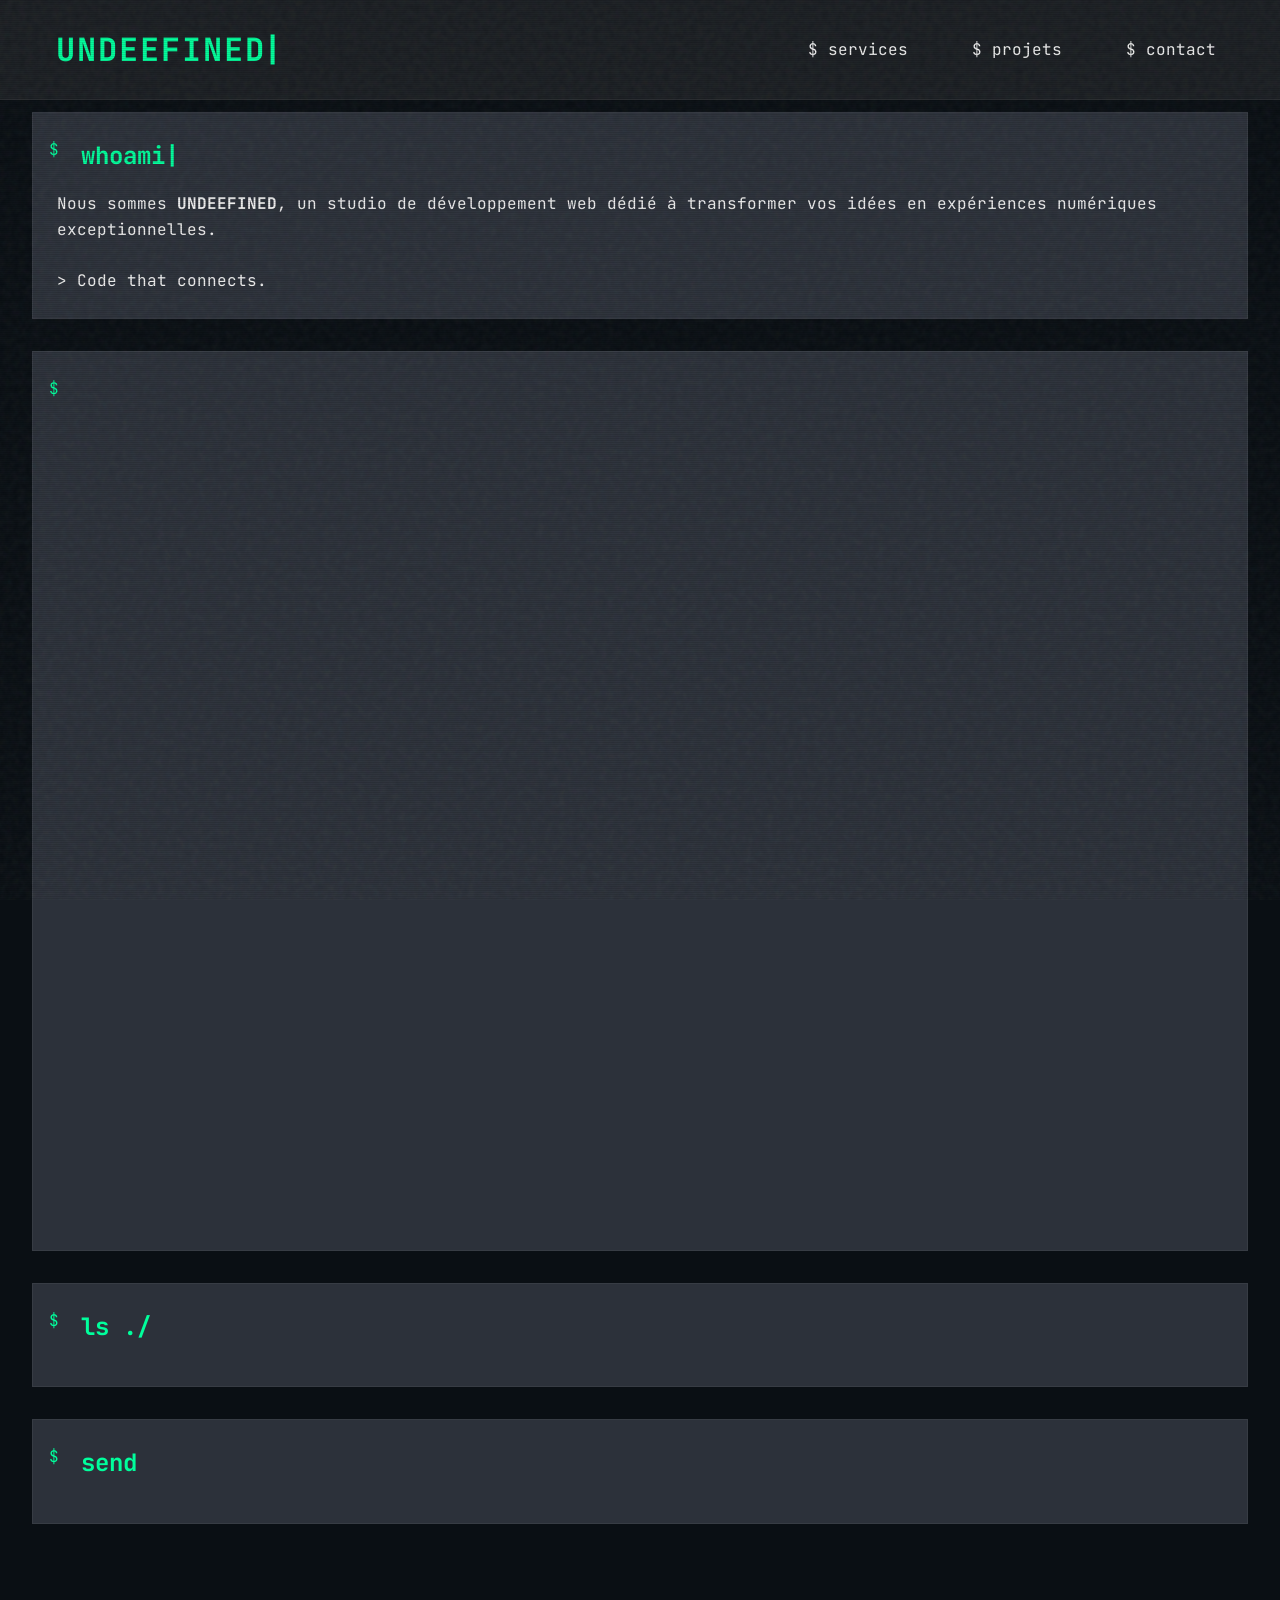
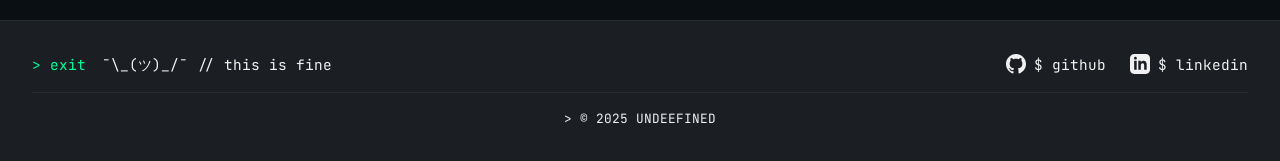
==== commit bb8c5213: "Revert "redesign landing page ia agents" This reverts commit faaca890ffbc92032de3c527be37d428a9a9756" ====
--- a/index.html
+++ b/index.html
@@ -3,275 +3,238 @@
 <head>
     <meta charset="UTF-8">
     <meta name="viewport" content="width=device-width, initial-scale=1.0">
-    <meta name="description" content="Agents IA sur-mesure pour automatiser vos processus. Audit, build, deploy. Résultats mesurables.">
-    <meta name="keywords" content="agents IA, automatisation, consulting technique, déploiement">
+    <meta name="description" content="Développeur web freelance spécialisé dans la création de sites web modernes et performants. Services de développement sur-mesure, refonte et optimisation de sites web.">
+    <meta name="keywords" content="développeur web, blockchain, smart contracts, React, Next.js, TypeScript">
     <meta name="author" content="UNDEEFINED">
-    <meta property="og:title" content="UNDEEFINED | Agents IA & Automatisation">
-    <meta property="og:description" content="Agents IA sur-mesure. Les résultats parlent d'eux-mêmes.">
+    <meta property="og:title" content="UNDEEFINED | Création de Sites Web Modernes">
+    <meta property="og:description" content="Développeur web freelance spécialisé dans la création de sites web modernes et performants.">
     <meta property="og:type" content="website">
-    <title>UNDEEFINED | Agents IA & Automatisation</title>
-
+    <title>UNDEEFINED | Création de Sites Web Modernes</title>
+    
+    <!-- Preload critical resources -->
     <link rel="preload" href="css/styles.css" as="style">
     <link rel="preload" href="js/script.js" as="script">
-
-    <!-- Titres: Outfit (sharp, technique) · Corps: Inter · Terminal: JetBrains Mono -->
+    
+    <!-- System fonts first -->
+    <style>
+        body {
+            font-family: -apple-system, BlinkMacSystemFont, 'Segoe UI', Roboto, Oxygen, Ubuntu, Cantarell, 'Open Sans', 'Helvetica Neue', sans-serif;
+        }
+    </style>
+    
+    <!-- Custom fonts -->
     <link rel="preconnect" href="https://fonts.googleapis.com">
     <link rel="preconnect" href="https://fonts.gstatic.com" crossorigin>
-    <link href="https://fonts.googleapis.com/css2?family=Inter:wght@400;500;600&family=JetBrains+Mono:wght@400;500&family=Outfit:wght@500;600;700&display=swap" rel="stylesheet">
-
+    <link href="https://fonts.googleapis.com/css2?family=JetBrains+Mono:wght@400;500;600;700&display=swap" rel="stylesheet">
+    
+    <!-- Styles -->
     <link rel="stylesheet" href="css/styles.css">
+    
+    <!-- Favicon -->
     <link rel="icon" type="image/x-icon" href="favicon.ico">
     <link rel="apple-touch-icon" href="favicon.ico">
+    <link rel="shortcut icon" href="favicon.ico" type="image/x-icon">
 </head>
 <body>
     <header class="header">
-        <nav class="nav container">
-            <a href="#" class="logo">UNDEEFINED</a>
+        <nav class="nav">
+            <div class="logo">
+                <span class="logo-text">UNDEEFINED</span>
+            </div>
             <button class="menu-toggle" aria-label="Menu" aria-expanded="false">
                 <span class="menu-icon"></span>
             </button>
             <div class="nav-links">
-                <a href="#douleur">Problème</a>
-                <a href="#agents">Agents</a>
-                <a href="#resultats">Résultats</a>
-                <a href="#process">Process</a>
-                <a href="#cas-usage">Cas d'usage</a>
-                <a href="#pricing">Pricing</a>
-                <a href="#faq">FAQ</a>
-                <a href="#contact" class="nav-cta">Parlons projet</a>
+                <ul>
+                    <li><a href="#services">$ services</a></li>
+                    <li><a href="#projects">$ projets</a></li>
+                    <li><a href="#contact">$ contact</a></li>
+                </ul>
             </div>
         </nav>
     </header>
 
     <main>
-        <!-- 1. Hero -->
-        <section class="hero" id="hero">
-            <div class="hero-bg" aria-hidden="true">
-                <div class="dot-grid"></div>
-            </div>
-            <div class="hero-content container">
-                <p class="hero-label font-mono">agents déployés · résultats mesurables</p>
-                <h1 class="hero-title">Des agents qui travaillent.<br>Pas des slides.</h1>
-                <p class="hero-subtitle">Audit, build, deploy. Automatisation sur-mesure pour équipes techniques et PME.</p>
-                <div class="hero-media">
-                    <div class="hero-video-wrap card">
-                        <video class="hero-video" src="assets/undeefined.mp4" muted loop playsinline autoplay></video>
-                    </div>
-                </div>
-                <div class="hero-cta">
-                    <a href="#contact" class="btn btn-primary">Audit gratuit · 30 min</a>
-                    <a href="#resultats" class="btn btn-ghost">Voir les résultats</a>
-                </div>
-            </div>
-            <div class="hero-terminal" aria-hidden="true">
-                <pre class="font-mono"><code><span class="code-prompt">$</span> status --agents
-<span class="code-green">●</span> support@  <span class="code-muted">live</span>
-<span class="code-green">●</span> qualify@ <span class="code-muted">live</span>
-<span class="code-green">●</span> ops@     <span class="code-muted">live</span></code></pre>
-            </div>
-        </section>
-
-        <!-- 2. Douleur -->
-        <section class="section section-douleur" id="douleur">
-            <div class="container">
-                <h2 class="section-title">Votre équipe perd <span class="text-accent count" data-target="15" data-suffix="h">0</span> par semaine sur des tâches répétitives.</h2>
-                <p class="section-subtitle">Tickets, qualification de leads, rapports, suivi. Des heures qui s’accumulent alors que l’IA peut les prendre en charge — correctement intégrée.</p>
-            </div>
-        </section>
-
-        <!-- 3. Ce que je fais - 4 types d'agents -->
-        <section class="section section-agents" id="agents">
-            <div class="container">
-                <h2 class="section-title">Ce que je fais</h2>
-                <p class="section-subtitle">Quatre familles d’agents, déployés en production. Chacun avec un périmètre clair et des métriques.</p>
-                <div class="agents-grid">
-                    <article class="card agent-card">
-                        <div class="agent-icon font-mono">$</div>
-                        <h3 class="agent-title">Support & tri</h3>
-                        <p class="agent-desc">Classification de tickets, premières réponses, escalade intelligente. Moins de file d’attente, plus de résolution au premier contact.</p>
-                        <span class="badge badge-live">● Live</span>
-                    </article>
-                    <article class="card agent-card">
-                        <div class="agent-icon font-mono">$</div>
-                        <h3 class="agent-title">Qualification leads</h3>
-                        <p class="agent-desc">Enrichissement et scoring des leads à partir de vos critères. Sync CRM, pas de doublons, décisions basées sur la donnée.</p>
-                        <span class="badge badge-live">● Live</span>
-                    </article>
-                    <article class="card agent-card">
-                        <div class="agent-icon font-mono">$</div>
-                        <h3 class="agent-title">Ops & rapports</h3>
-                        <p class="agent-desc">Agrégation de données, rapports récurrents, alertes. Une seule source de vérité, moins de copier-coller entre outils.</p>
-                        <span class="badge badge-live">● Live</span>
-                    </article>
-                    <article class="card agent-card">
-                        <div class="agent-icon font-mono">$</div>
-                        <h3 class="agent-title">Workflows métier</h3>
-                        <p class="agent-desc">Process sur-mesure : approbations, relances, synchronisation entre vos apps. Logique métier codée, pas du no-code fragile.</p>
-                        <span class="badge badge-live">● Live</span>
-                    </article>
-                </div>
-            </div>
-        </section>
-
-        <!-- 4. Résultats - métriques + compteur -->
-        <section class="section section-resultats" id="resultats">
-            <div class="container">
-                <h2 class="section-title">Résultats</h2>
-                <p class="section-subtitle">Chiffres réels, projets livrés. Pas de promesses vagues.</p>
-                <div class="metrics-grid">
-                    <div class="card metric-card">
-                        <span class="metric-value count" data-target="70" data-suffix="%">0</span>
-                        <span class="metric-label">réduction temps de tri (support)</span>
-                    </div>
-                    <div class="card metric-card">
-                        <span class="metric-value count" data-target="40" data-suffix="h">0</span>
-                        <span class="metric-label">économisées / mois (qualif leads)</span>
-                    </div>
-                    <div class="card metric-card">
-                        <span class="metric-value count" data-target="3" data-suffix="x">0</span>
-                        <span class="metric-label">plus de capacité sans recruter</span>
-                    </div>
-                </div>
-            </div>
-        </section>
-
-        <!-- 5. Process -->
-        <section class="section section-process" id="process">
-            <div class="container">
-                <h2 class="section-title">Process</h2>
-                <p class="section-subtitle">Linéaire. Pas de blabla.</p>
-                <div class="process-steps">
-                    <div class="process-step">
-                        <span class="process-num font-mono">01</span>
-                        <h3 class="process-title">Audit</h3>
-                        <p class="process-desc">Cartographie des tâches répétitives, volumes, outils. Livrable : périmètre et ROI estimé.</p>
-                    </div>
-                    <span class="process-arrow" aria-hidden="true">→</span>
-                    <div class="process-step">
-                        <span class="process-num font-mono">02</span>
-                        <h3 class="process-title">Build</h3>
-                        <p class="process-desc">Développement de l’agent, intégrations, tests. Vous validez à chaque étape.</p>
-                    </div>
-                    <span class="process-arrow" aria-hidden="true">→</span>
-                    <div class="process-step">
-                        <span class="process-num font-mono">03</span>
-                        <h3 class="process-title">Deploy</h3>
-                        <p class="process-desc">Mise en production, monitoring, formation équipe. Handover propre.</p>
-                    </div>
-                </div>
-            </div>
-        </section>
-
-        <!-- 6. Cas d'usage -->
-        <section class="section section-cas" id="cas-usage">
-            <div class="container">
-                <h2 class="section-title">Cas d’usage</h2>
-                <p class="section-subtitle">Par secteur. Même logique : automatiser ce qui peut l’être, sans usine à gaz.</p>
-                <div class="cas-grid">
-                    <article class="card cas-card">
-                        <h3 class="cas-title">E‑commerce</h3>
-                        <p class="cas-desc">Support client, gestion retours, qualification demandes B2B. Réduction des délais de réponse et des doublons.</p>
-                    </article>
-                    <article class="card cas-card">
-                        <h3 class="cas-title">SaaS</h3>
-                        <p class="cas-desc">Qualification leads, onboarding automatisé, health checks. Données à jour dans le CRM, moins de tâches manuelles.</p>
-                    </article>
-                    <article class="card cas-card">
-                        <h3 class="cas-title">PME</h3>
-                        <p class="cas-desc">Rapports récurrents, relances, synchronisation entre outils (facturation, stock). Un seul flux, moins d’erreurs.</p>
-                    </article>
-                </div>
-            </div>
-        </section>
-
-        <!-- 7. Pricing -->
-        <section class="section section-pricing" id="pricing">
-            <div class="container">
-                <h2 class="section-title">Pricing</h2>
-                <p class="section-subtitle">Offres claires. Pas de tableau à 20 lignes.</p>
-                <div class="pricing-grid">
-                    <article class="card pricing-card">
-                        <h3 class="pricing-name">Audit</h3>
-                        <p class="pricing-desc">Cartographie + périmètre + ROI. Livrable en 1–2 semaines.</p>
-                        <p class="pricing-price"><span class="count" data-target="1500" data-prefix="" data-suffix="€">0</span></p>
-                        <a href="#contact" class="btn btn-ghost">Réserver</a>
-                    </article>
-                    <article class="card pricing-card pricing-card-featured">
-                        <span class="pricing-badge">Recommandé</span>
-                        <h3 class="pricing-name">Build + Deploy</h3>
-                        <p class="pricing-desc">Un agent sur-mesure, de l’architecture au déploiement. Suivi 30 j.</p>
-                        <p class="pricing-price">Sur devis</p>
-                        <a href="#contact" class="btn btn-primary">Parlons projet</a>
-                    </article>
-                    <article class="card pricing-card">
-                        <h3 class="pricing-name">Maintenance</h3>
-                        <p class="pricing-desc">Évolutions, correctifs, monitoring. Forfait mensuel.</p>
-                        <p class="pricing-price">Sur devis</p>
-                        <a href="#contact" class="btn btn-ghost">En discuter</a>
-                    </article>
-                </div>
-            </div>
-        </section>
-
-        <!-- 8. FAQ -->
-        <section class="section section-faq" id="faq">
-            <div class="container container-narrow">
-                <h2 class="section-title">FAQ</h2>
-                <div class="faq-list">
-                    <details class="card faq-item">
-                        <summary class="faq-question">Combien de temps pour un premier agent ?</summary>
-                        <p class="faq-answer">Entre 4 et 8 semaines selon la complexité et les intégrations. L’audit fixe un planning réaliste.</p>
-                    </details>
-                    <details class="card faq-item">
-                        <summary class="faq-question">Vous travaillez avec quelles stack / APIs ?</summary>
-                        <p class="faq-answer">Node/TypeScript, Python, intégrations REST et webhooks. CRM (HubSpot, Pipedrive…), outils de support, bases de données. On s’adapte à votre existant.</p>
-                    </details>
-                    <details class="card faq-item">
-                        <summary class="faq-question">Où sont hébergés les agents ?</summary>
-                        <p class="faq-answer">Chez vous (VPC, serveur) ou sur une infra cloud (AWS, GCP, etc.). Pas de lock-in : vous gardez le code et la main.</p>
-                    </details>
-                    <details class="card faq-item">
-                        <summary class="faq-question">Et la confidentialité des données ?</summary>
-                        <p class="faq-answer">Les données restent dans votre périmètre. Pas d’entraînement sur vos données pour des modèles tiers. Conformité RGPD prise en compte dès la conception.</p>
-                    </details>
-                </div>
-            </div>
-        </section>
-
-        <!-- 9. CTA final -->
-        <section class="section section-cta" id="contact">
-            <div class="container container-narrow">
-                <h2 class="section-title">Parlons de votre projet</h2>
-                <p class="section-subtitle">Un call de 30 min pour comprendre votre contexte et voir si on peut avancer ensemble. Sans engagement.</p>
-                <div class="cta-box card">
-                    <p class="cta-contact">
-                        Ou directement : <a href="tel:+33612457114">06 12 45 71 14</a> · <a href="mailto:cyrilcartoux13@gmail.com">cyrilcartoux13@gmail.com</a>
-                    </p>
-                    <form class="cta-form" id="contact-form" action="#" method="get">
-                        <div class="cta-form-row">
-                            <label for="contact-name" class="visually-hidden">Nom</label>
-                            <input type="text" id="contact-name" name="name" placeholder="Nom" required autocomplete="name">
-                            <label for="contact-email" class="visually-hidden">Email</label>
-                            <input type="email" id="contact-email" name="email" placeholder="Email" required autocomplete="email">
-                        </div>
-                        <label for="contact-message" class="visually-hidden">Message</label>
-                        <textarea id="contact-message" name="message" placeholder="Votre message…" rows="3" required></textarea>
-                        <button type="submit" class="btn btn-primary">Envoyer</button>
-                    </form>
+        <section class="terminal-section hero">
+            <h2 class="typing-text">whoami</h2>
+            <div class="section-content hidden">
+                <p>Nous sommes <strong>UNDEEFINED</strong>, un studio de développement web dédié à transformer vos idées en expériences numériques exceptionnelles.</p>
+                <br>
+                <p class="subtitle">> Code that connects.</p>
+            </div>
+        </section>
+
+        <section id="services" class="terminal-section hidden-section">
+            <h2 class="typing-text">ls ./services</h2>
+            <div class="section-content hidden">
+                <div class="service-card">
+                    <div class="service-header">
+                        <h3>web-dev</h3>
+                        <span class="service-status">[active]</span>
+                    </div>
+                    <p class="service-description">> Développement de sites web modernes et évolutifs, optimisés pour des performances exceptionnelles.</p>
+                    <div class="service-stack">
+                        <span class="stack-label">$ stack</span>
+                        <ul class="service-features">
+                            <li>React / Next.js / Angular</li>
+                            <li>TypeScript</li>
+                            <li>Node.js</li>
+                            <li>SEO & Performance</li>
+                            <li>Responsive Design</li>
+                        </ul>
+                    </div>
+                </div>
+                <div class="service-card">
+                    <div class="service-header">
+                        <h3>smart-contracts</h3>
+                        <span class="service-status">[active]</span>
+                    </div>
+                    <p class="service-description">> Développement et audit de smart contracts sur la blockchain Ethereum.</p>
+                    <div class="service-stack">
+                        <span class="stack-label">$ stack</span>
+                        <ul class="service-features">
+                            <li>Solidity</li>
+                            <li>Ethers.js | WAGMI | Web3.js</li>
+                            <li>Hardhat | Foundry</li>
+                            <li>Security Audits</li>
+                        </ul>
+                    </div>
+                </div>
+                <div class="service-card">
+                    <div class="service-header">
+                        <h3>consulting</h3>
+                        <span class="service-status">[active]</span>
+                    </div>
+                    <p class="service-description">> Consulting technique et expertise en développement logiciel.</p>
+                    <div class="service-stack">
+                        <span class="stack-label">$ stack</span>
+                        <ul class="service-features">
+                            <li>Architecture Logicielle</li>
+                            <li>Sécurité & Performance</li>
+                            <li>Code Review</li>
+                            <li>Formation & Mentoring</li>
+                        </ul>
+                    </div>
+                </div>
+            </div>
+        </section>
+
+        <section id="projects" class="terminal-section hidden-section">
+            <h2 class="typing-text">ls ./projects</h2>
+            <div class="section-content hidden">
+                <div class="project-card">
+                    <div class="project-image">
+                        <img src="assets/portfolio.jpg" alt="Portfolio Project">
+                    </div>
+                    <div class="project-content">
+                        <div class="project-header">
+                            <h3>portfolio.js</h3>
+                            <span class="project-status">[active]</span>
+                        </div>
+                        <p class="project-description">> Site portfolio moderne construit avec Next.js et TypeScript, mettant en avant une expérience utilisateur immersive et un design responsive.</p>
+                        <div class="project-stack">
+                            <span class="stack-label">$ stack</span>
+                            <ul class="project-features">
+                                <li>Next.js</li>
+                                <li>TypeScript</li>
+                                <li>Tailwind CSS</li>
+                                <li>Framer Motion</li>
+                            </ul>
+                        </div>
+                    </div>
+                </div>
+                <div class="project-card">
+                    <div class="project-image">
+                        <img src="assets/ecommerce.jpg" alt="E-commerce Project">
+                    </div>
+                    <div class="project-content">
+                        <div class="project-header">
+                            <h3>marketplace.py</h3>
+                            <span class="project-status">[active]</span>
+                        </div>
+                        <p class="project-description">> Plateforme e-commerce innovante intégrant la blockchain pour des transactions sécurisées et transparentes.</p>
+                        <div class="project-stack">
+                            <span class="stack-label">$ stack</span>
+                            <ul class="project-features">
+                                <li>Python</li>
+                                <li>Django</li>
+                                <li>Solidity</li>
+                                <li>Web3.js</li>
+                            </ul>
+                        </div>
+                    </div>
+                </div>
+                <div class="project-card">
+                    <div class="project-image">
+                        <img src="assets/dashboard.jpg" alt="Dashboard Project">
+                    </div>
+                    <div class="project-content">
+                        <div class="project-header">
+                            <h3>dashboard.js</h3>
+                            <span class="project-status">[active]</span>
+                        </div>
+                        <p class="project-description">> Dashboard analytique en temps réel avec visualisation de données et tableaux de bord personnalisables.</p>
+                        <div class="project-stack">
+                            <span class="stack-label">$ stack</span>
+                            <ul class="project-features">
+                                <li>React</li>
+                                <li>D3.js</li>
+                                <li>Node.js</li>
+                                <li>MongoDB</li>
+                            </ul>
+                        </div>
+                    </div>
+                </div>
+            </div>
+        </section>
+
+        <section id="contact" class="terminal-section hidden-section">
+            <h2 class="typing-text">send -m "Hello"</h2>
+            <div class="section-content hidden">
+                <div class="contact-terminal">
+                    <p class="contact-prompt">> Ready to start your project?</p>
+                    <div class="contact-info">
+                        <div class="contact-line">
+                            <span class="contact-label">$ email</span>
+                            <a href="mailto:contact@undeefined.dev" class="contact-value">contact@undeefined.dev</a>
+                        </div>
+                        <div class="contact-line">
+                            <span class="contact-label">$ github</span>
+                            <a href="https://github.com/CyrilCartoux" target="_blank" class="contact-value">@CyrilCartoux</a>
+                        </div>
+                        <div class="contact-line">
+                            <span class="contact-label">$ location</span>
+                            <span class="contact-value">Aix-en-Provence, France</span>
+                        </div>
+                    </div>
                 </div>
             </div>
         </section>
     </main>
 
     <footer class="footer">
-        <div class="container footer-inner">
-            <p class="footer-brand font-mono">UNDEEFINED</p>
-            <div class="footer-links">
-                <a href="https://github.com/CyrilCartoux" target="_blank" rel="noopener noreferrer">GitHub</a>
-                <a href="https://www.linkedin.com/in/cyril-c-a6a3351a2/" target="_blank" rel="noopener noreferrer">LinkedIn</a>
-                <a href="mailto:cyrilcartoux13@gmail.com">Contact</a>
-            </div>
-            <p class="footer-copy font-mono">© 2026</p>
+        <div class="footer-content">
+            <div class="footer-terminal">
+                <p class="footer-command">> exit</p>
+                <p class="footer-text">¯\_(ツ)_/¯ // this is fine</p>
+            </div>
+            <div class="social-links">
+                <a href="https://github.com/CyrilCartoux" target="_blank" rel="noopener noreferrer">
+                    <svg class="social-icon" viewBox="0 0 24 24" fill="currentColor">
+                        <path d="M12 0c-6.626 0-12 5.373-12 12 0 5.302 3.438 9.8 8.207 11.387.599.111.793-.261.793-.577v-2.234c-3.338.726-4.033-1.416-4.033-1.416-.546-1.387-1.333-1.756-1.333-1.756-1.089-.745.083-.729.083-.729 1.205.084 1.839 1.237 1.839 1.237 1.07 1.834 2.807 1.304 3.492.997.107-.775.418-1.305.762-1.604-2.665-.305-5.467-1.334-5.467-5.931 0-1.311.469-2.381 1.236-3.221-.124-.303-.535-1.524.117-3.176 0 0 1.008-.322 3.301 1.23.957-.266 1.983-.399 3.003-.404 1.02.005 2.047.138 3.006.404 2.291-1.552 3.297-1.23 3.297-1.23.653 1.653.242 2.874.118 3.176.77.84 1.235 1.911 1.235 3.221 0 4.609-2.807 5.624-5.479 5.921.43.372.823 1.102.823 2.222v3.293c0 .319.192.694.801.576 4.765-1.589 8.199-6.086 8.199-11.386 0-6.627-5.373-12-12-12z"/>
+                    </svg>
+                    <span class="social-text">$ github</span>
+                </a>
+                <a href="https://www.linkedin.com/in/cyril-c-a6a3351a2/" target="_blank" rel="noopener noreferrer">
+                    <svg class="social-icon" viewBox="0 0 24 24" fill="currentColor">
+                        <path d="M19 0h-14c-2.761 0-5 2.239-5 5v14c0 2.761 2.239 5 5 5h14c2.762 0 5-2.239 5-5v-14c0-2.761-2.238-5-5-5zm-11 19h-3v-11h3v11zm-1.5-12.268c-.966 0-1.75-.79-1.75-1.764s.784-1.764 1.75-1.764 1.75.79 1.75 1.764-.783 1.764-1.75 1.764zm13.5 12.268h-3v-5.604c0-3.368-4-3.113-4 0v5.604h-3v-11h3v1.765c1.396-2.586 7-2.777 7 2.476v6.759z"/>
+                    </svg>
+                    <span class="social-text">$ linkedin</span>
+                </a>
+            </div>
+        </div>
+        <div class="footer-bottom">
+            <p class="footer-copyright">> &copy; 2025 UNDEEFINED</p>
         </div>
     </footer>
 
--- a/css/styles.css
+++ b/css/styles.css
@@ -1,823 +1,797 @@
-/* ============================================
-   UNDEEFINED — Sombre, sharp, confiant
-   ============================================ */
-
 :root {
-  /* Backgrounds */
-  --bg-deep: #0A0A0A;
-  --surface: #111111;
-  --surface-elevated: #1A1A1A;
-
-  /* Accents */
-  --accent-primary: #10B981;
-  --accent-secondary: #8B5CF6;
-
-  /* Text */
-  --text-primary: #F9FAFB;
-  --text-muted: #9CA3AF;
-
-  /* Borders */
-  --border: #2A2A2A;
+  /* Base Dark Terminal */
+  --background-black: #0a0f14;
+  --charcoal-grey: #1b1f23;
+  --code-grey: #2c313a;
+
+  /* Primary Text / UI */
+  --mono-white: #f1f1f1;
+  --terminal-green: #00ff9c;
+  --glitch-red: #ff4d6d;
+  --glitch-blue: #38bdf8;
+  --glitch-purple: #c084fc;
+
+  /* Secondary Effects */
+  --noise-grey: #3c3c3c;
+  --soft-border: rgba(255, 255, 255, 0.05);
+  --scanline-overlay: rgba(0, 0, 0, 0.1);
+
+  /* Hover / Accent / Debug */
+  --hover-lime: #ccff00;
+  --alert-orange: #ffae00;
+  --cursor-blink: #00ff9c;
 
   /* Typography */
-  --font-display: 'Outfit', -apple-system, sans-serif;
-  --font-body: 'Inter', -apple-system, sans-serif;
-  --font-mono: 'JetBrains Mono', ui-monospace, monospace;
-
-  /* Spacing */
-  --section-padding: clamp(4rem, 10vw, 6rem);
-  --container-max: 1200px;
-}
-
-/* Base */
-*,
-*::before,
-*::after {
+  --font-mono: 'JetBrains Mono', 'Fira Code', 'IBM Plex Mono', monospace;
+}
+
+/* Base Styles */
+* {
   margin: 0;
   padding: 0;
   box-sizing: border-box;
 }
 
-html {
-  scroll-behavior: smooth;
-}
-
 body {
-  font-family: var(--font-body);
-  background: var(--bg-deep);
-  color: var(--text-primary);
+  font-family: var(--font-mono);
+  background-color: var(--background-black);
+  color: var(--mono-white);
   line-height: 1.6;
   overflow-x: hidden;
-}
-
-/* Container */
-.container {
-  width: 100%;
-  max-width: var(--container-max);
-  margin-inline: auto;
-  padding-inline: clamp(1.25rem, 4vw, 2rem);
-}
-
-.container-narrow {
-  max-width: 640px;
-}
-
-/* Typography helpers */
-.font-mono {
-  font-family: var(--font-mono);
-}
-
-.text-accent {
-  color: var(--accent-primary);
-}
-
-/* ========== Header ========== */
+  position: relative;
+}
+
+/* Terminal Scanlines Effect */
+body::before {
+  content: '';
+  position: fixed;
+  top: 0;
+  left: 0;
+  right: 0;
+  bottom: 0;
+  background: repeating-linear-gradient(
+    0deg,
+    transparent 0px,
+    transparent 1px,
+    var(--scanline-overlay) 1px,
+    var(--scanline-overlay) 2px
+  );
+  pointer-events: none;
+  z-index: 1000;
+}
+
+/* Terminal Noise Effect */
+body::after {
+  content: '';
+  position: fixed;
+  top: 0;
+  left: 0;
+  right: 0;
+  bottom: 0;
+  background-image: url("data:image/svg+xml,%3Csvg viewBox='0 0 200 200' xmlns='http://www.w3.org/2000/svg'%3E%3Cfilter id='noiseFilter'%3E%3CfeTurbulence type='fractalNoise' baseFrequency='0.65' numOctaves='3' stitchTiles='stitch'/%3E%3C/filter%3E%3Crect width='100%25' height='100%25' filter='url(%23noiseFilter)'/%3E%3C/svg%3E");
+  opacity: 0.05;
+  pointer-events: none;
+  z-index: 1001;
+}
+
+/* Header & Navigation */
 .header {
   position: fixed;
   top: 0;
   left: 0;
   right: 0;
+  background: var(--charcoal-grey);
+  backdrop-filter: blur(5px);
   z-index: 100;
-  background: rgba(10, 10, 10, 0.8);
-  backdrop-filter: blur(12px);
-  border-bottom: 1px solid var(--border);
+  height: auto;
+  min-height: 80px;
+  display: flex;
+  align-items: center;
+  justify-content: center;
+  padding: 1rem;
+  border-bottom: 1px solid var(--soft-border);
 }
 
 .nav {
-  display: flex;
+  width: 100%;
+  max-width: 1400px;
+  display: flex;
+  flex-direction: row;
   align-items: center;
   justify-content: space-between;
-  height: 72px;
+  position: relative;
 }
 
 .logo {
-  font-family: var(--font-display);
+  font-family: var(--font-mono);
+  font-size: clamp(1.5rem, 5vw, 2rem);
+  color: var(--terminal-green);
+  position: relative;
+  text-transform: uppercase;
+  letter-spacing: 2px;
   font-weight: 700;
-  font-size: 1.25rem;
-  letter-spacing: 0.02em;
-  color: var(--text-primary);
-  text-decoration: none;
-  transition: color 0.2s;
+  text-align: center;
+  padding: 0.5rem;
+  z-index: 2;
+}
+
+.logo::after {
+  content: '|';
+  position: absolute;
+  right: -10px;
+  color: var(--cursor-blink);
 }
 
 .logo:hover {
-  color: var(--accent-primary);
-}
-
-.nav-links {
-  display: flex;
-  align-items: center;
-  gap: 1.5rem;
-}
-
-.nav-links a {
-  color: var(--text-muted);
-  text-decoration: none;
-  font-size: 0.9rem;
-  font-weight: 500;
-  transition: color 0.2s;
-}
-
-.nav-links a:hover {
-  color: var(--text-primary);
-}
-
-.nav-cta {
-  color: var(--accent-primary) !important;
-}
-
-.nav-cta:hover {
-  color: var(--accent-primary);
-  text-decoration: underline;
-}
-
-/* Menu toggle (mobile) */
+  animation: glitch 0.3s linear infinite;
+}
+
+/* Menu Toggle Button */
 .menu-toggle {
   display: none;
   background: none;
   border: none;
   cursor: pointer;
   padding: 0.5rem;
-  color: var(--text-primary);
+  z-index: 2;
+  position: relative;
 }
 
 .menu-icon {
   display: block;
-  width: 24px;
+  width: 30px;
   height: 2px;
-  background: currentColor;
-  position: relative;
-  transition: transform 0.2s;
+  background-color: var(--terminal-green);
+  position: relative;
+  transition: all 0.3s ease;
 }
 
 .menu-icon::before,
 .menu-icon::after {
   content: '';
   position: absolute;
-  left: 0;
   width: 100%;
   height: 2px;
-  background: currentColor;
-  transition: transform 0.2s;
+  background-color: var(--terminal-green);
+  transition: all 0.3s ease;
 }
 
 .menu-icon::before {
-  top: -7px;
+  top: -8px;
+  left: 0;
 }
 
 .menu-icon::after {
-  top: 7px;
-}
-
-.menu-toggle[aria-expanded="true"] .menu-icon {
-  background: transparent;
-}
-
-.menu-toggle[aria-expanded="true"] .menu-icon::before {
+  bottom: -8px;
+  left: 0;
+}
+
+.menu-toggle.active .menu-icon {
+  background-color: transparent;
+}
+
+.menu-toggle.active .menu-icon::before {
   transform: rotate(45deg) translate(5px, 5px);
-}
-
-.menu-toggle[aria-expanded="true"] .menu-icon::after {
+  box-shadow: 0 0 5px var(--terminal-green);
+}
+
+.menu-toggle.active .menu-icon::after {
   transform: rotate(-45deg) translate(5px, -5px);
-}
-
-/* ========== Cards (signature) ========== */
-.card {
-  background: var(--surface);
-  border: 1px solid var(--border);
-  border-radius: 8px;
-  backdrop-filter: blur(8px);
-  transition: border-color 0.2s, box-shadow 0.2s;
-}
-
-.card:hover {
-  border-color: rgba(16, 185, 129, 0.3);
-  box-shadow: 0 0 0 1px rgba(16, 185, 129, 0.1);
-}
-
-/* ========== Buttons ========== */
-.btn {
-  display: inline-flex;
+  box-shadow: 0 0 5px var(--terminal-green);
+}
+
+.menu-toggle:hover .menu-icon,
+.menu-toggle:hover .menu-icon::before,
+.menu-toggle:hover .menu-icon::after {
+  background-color: var(--glitch-red);
+  animation: glitch 0.5s linear infinite;
+}
+
+/* Navigation Links */
+.nav-links {
+  display: flex;
+  gap: 2rem;
+}
+
+.nav-links ul {
+  display: flex;
+  gap: 2rem;
+  list-style: none;
+  margin: 0;
+  padding: 0;
+}
+
+.nav-links a {
+  color: var(--mono-white);
+  text-decoration: none;
+  font-weight: 400;
+  transition: all 0.3s ease;
+  position: relative;
+  padding: 0.5rem 1rem;
+  white-space: nowrap;
+}
+
+.nav-links a:hover {
+  color: var(--terminal-green);
+  text-shadow: 0 0 5px var(--terminal-green);
+}
+
+/* Main Content */
+main {
+  margin-top: 80px;
+  padding: 2rem;
+}
+
+/* Terminal-like Sections */
+.terminal-section {
+  background: var(--code-grey);
+  border: 1px solid var(--soft-border);
+  padding: 1.5rem;
+  margin-bottom: 2rem;
+  position: relative;
+}
+
+.terminal-section::before {
+  content: '$';
+  position: absolute;
+  left: 1rem;
+  top: 1.5rem;
+  color: var(--terminal-green);
+}
+
+.terminal-section h2 {
+  color: var(--terminal-green);
+  margin-bottom: 1rem;
+  padding-left: 1.5rem;
+}
+
+/* Service Cards */
+.service-card {
+  background: var(--charcoal-grey);
+  border: 1px solid var(--soft-border);
+  padding: 1.5rem;
+  margin-bottom: 1.5rem;
+  transition: all 0.3s ease;
+}
+
+.service-card:hover {
+  border-color: var(--terminal-green);
+  box-shadow: 0 0 10px rgba(0, 255, 156, 0.2);
+}
+
+.service-header {
+  display: flex;
+  justify-content: space-between;
   align-items: center;
-  justify-content: center;
-  padding: 0.75rem 1.5rem;
-  font-family: var(--font-body);
+  margin-bottom: 1rem;
+}
+
+.service-header h3 {
+  color: var(--terminal-green);
+  font-size: 1.2rem;
+  margin: 0;
+}
+
+.service-status {
+  color: var(--glitch-green);
+  font-size: 0.8rem;
+  font-family: var(--font-mono);
+}
+
+.service-description {
+  color: var(--mono-white);
+  margin-bottom: 1rem;
   font-size: 0.9rem;
-  font-weight: 500;
-  text-decoration: none;
-  border-radius: 6px;
-  transition: background 0.2s, color 0.2s, border-color 0.2s;
-}
-
-.btn-primary {
-  background: var(--accent-primary);
-  color: var(--bg-deep);
-  border: 1px solid var(--accent-primary);
-}
-
-.btn-primary:hover {
-  background: #0d9668;
-  border-color: #0d9668;
-  color: var(--bg-deep);
-}
-
-.btn-ghost {
-  background: transparent;
-  color: var(--text-primary);
-  border: 1px solid var(--border);
-}
-
-.btn-ghost:hover {
-  border-color: var(--text-muted);
-  color: var(--text-primary);
-}
-
-/* ========== Hero ========== */
-.hero {
-  position: relative;
-  min-height: 100vh;
-  display: flex;
-  flex-direction: column;
-  justify-content: center;
-  padding-top: 72px;
-  padding-bottom: 4rem;
+}
+
+.service-stack {
+  background: var(--code-grey);
+  padding: 1rem;
+  border-radius: 4px;
+}
+
+.stack-label {
+  color: var(--terminal-green);
+  font-family: var(--font-mono);
+  font-size: 0.8rem;
+  display: block;
+  margin-bottom: 0.5rem;
+}
+
+.service-features {
+  list-style: none;
+  padding: 0;
+  margin: 0;
+}
+
+.service-features li {
+  color: var(--mono-white);
+  font-size: 0.9rem;
+  margin-bottom: 0.25rem;
+  padding-left: 1rem;
+  position: relative;
+}
+
+.service-features li::before {
+  content: ">";
+  color: var(--terminal-green);
+  position: absolute;
+  left: 0;
+}
+
+/* Project Cards */
+.project-card {
+  background: var(--charcoal-grey);
+  border: 1px solid var(--soft-border);
+  margin-bottom: 2rem;
+  transition: all 0.3s ease;
+  display: flex;
   overflow: hidden;
 }
 
-.hero-bg {
-  position: absolute;
-  inset: 0;
-  pointer-events: none;
-}
-
-/* Dot grid (Raycast-style, légère pulsation) */
-.dot-grid {
-  position: absolute;
-  inset: 0;
-  background-image: radial-gradient(circle at 1px 1px, var(--border) 1px, transparent 0);
-  background-size: 32px 32px;
-  background-position: 0 0;
-  opacity: 0.6;
-  animation: dot-pulse 4s ease-in-out infinite;
-}
-
-@keyframes dot-pulse {
-  0%, 100% { opacity: 0.5; }
-  50% { opacity: 0.8; }
-}
-
-.hero-content {
-  position: relative;
-  z-index: 1;
-}
-
-.hero-label {
-  font-size: 0.8rem;
-  color: var(--accent-primary);
-  text-transform: lowercase;
-  letter-spacing: 0.05em;
-  margin-bottom: 1rem;
-}
-
-.hero-title {
-  font-family: var(--font-display);
-  font-weight: 700;
-  font-size: clamp(2.25rem, 5vw, 3.5rem);
-  line-height: 1.15;
-  letter-spacing: -0.02em;
-  margin-bottom: 1.25rem;
-  max-width: 16ch;
-}
-
-.hero-subtitle {
-  font-size: 1.1rem;
-  color: var(--text-muted);
-  max-width: 42ch;
-  margin-bottom: 2.5rem;
-}
-
-.hero-media {
-  margin-bottom: 2rem;
-}
-
-.hero-video-wrap {
-  aspect-ratio: 16/9;
-  max-width: 800px;
+.project-card:hover {
+  border-color: var(--terminal-green);
+  box-shadow: 0 0 10px rgba(0, 255, 156, 0.2);
+  transform: translateY(-2px);
+}
+
+.project-image {
+  flex: 0 0 40%;
+  position: relative;
   overflow: hidden;
-  display: flex;
-  align-items: center;
-  justify-content: center;
-}
-
-.hero-video-placeholder {
-  color: var(--text-muted);
-  font-size: 0.9rem;
-}
-
-.hero-video {
+}
+
+.project-image img {
   width: 100%;
   height: 100%;
   object-fit: cover;
-}
-
-.hero-cta {
+  transition: transform 0.3s ease;
+}
+
+.project-card:hover .project-image img {
+  transform: scale(1.05);
+}
+
+.project-content {
+  flex: 1;
+  padding: 1.5rem;
+  display: flex;
+  flex-direction: column;
+}
+
+.project-header {
+  display: flex;
+  justify-content: space-between;
+  align-items: center;
+  margin-bottom: 1rem;
+}
+
+.project-header h3 {
+  color: var(--terminal-green);
+  font-size: 1.2rem;
+  margin: 0;
+}
+
+.project-status {
+  color: var(--glitch-green);
+  font-size: 0.8rem;
+  font-family: var(--font-mono);
+}
+
+.project-description {
+  color: var(--mono-white);
+  margin-bottom: 1rem;
+  font-size: 0.9rem;
+}
+
+.project-stack {
+  background: var(--code-grey);
+  padding: 1rem;
+  border-radius: 4px;
+  margin-top: auto;
+}
+
+.project-features {
+  list-style: none;
+  padding: 0;
+  margin: 0;
   display: flex;
   flex-wrap: wrap;
+  gap: 0.5rem;
+}
+
+.project-features li {
+  color: var(--mono-white);
+  font-size: 0.9rem;
+  padding: 0.25rem 0.5rem;
+  background: rgba(0, 255, 156, 0.1);
+  border-radius: 4px;
+}
+
+/* Footer Styles */
+.footer {
+  background: var(--charcoal-grey);
+  padding: 2rem;
+  border-top: 1px solid var(--soft-border);
+  margin-top: 2rem;
+}
+
+.footer-content {
+  display: flex;
+  justify-content: space-between;
+  align-items: center;
+  margin-bottom: 1rem;
+}
+
+.footer-terminal {
+  display: flex;
+  align-items: center;
   gap: 1rem;
 }
 
-.hero-terminal {
-  position: absolute;
-  bottom: 2rem;
-  right: clamp(1rem, 4vw, 2rem);
-  font-size: 0.75rem;
-  opacity: 0.5;
-}
-
-.hero-terminal pre {
-  margin: 0;
-}
-
-.hero-terminal .code-prompt {
-  color: var(--accent-primary);
-}
-
-.hero-terminal .code-green {
-  color: var(--accent-primary);
-}
-
-.hero-terminal .code-muted {
-  color: var(--text-muted);
-}
-
-/* ========== Sections génériques ========== */
-.section {
-  padding-block: var(--section-padding);
-}
-
-.section-title {
-  font-family: var(--font-display);
-  font-weight: 700;
-  font-size: clamp(1.75rem, 4vw, 2.25rem);
-  letter-spacing: -0.02em;
-  margin-bottom: 0.75rem;
-}
-
-.section-subtitle {
-  font-size: 1rem;
-  color: var(--text-muted);
-  max-width: 56ch;
-  margin-bottom: 2.5rem;
-}
-
-/* ========== Douleur ========== */
-.section-douleur {
-  background: var(--surface);
-  border-top: 1px solid var(--border);
-  border-bottom: 1px solid var(--border);
-}
-
-/* ========== Agents (4 cartes) ========== */
-.agents-grid {
-  display: grid;
-  grid-template-columns: repeat(auto-fit, minmax(260px, 1fr));
+.footer-command {
+  color: var(--terminal-green);
+  font-family: var(--font-mono);
+  font-size: 0.9rem;
+}
+
+.footer-text {
+  color: var(--mono-white);
+  font-family: var(--font-mono);
+  font-size: 0.9rem;
+}
+
+.social-links {
+  display: flex;
   gap: 1.5rem;
 }
 
-.agent-card {
-  padding: 1.5rem;
-  position: relative;
-}
-
-.agent-icon {
-  color: var(--accent-primary);
-  font-size: 1.25rem;
-  margin-bottom: 1rem;
-}
-
-.agent-title {
-  font-family: var(--font-display);
-  font-weight: 600;
-  font-size: 1.1rem;
-  margin-bottom: 0.5rem;
-}
-
-.agent-desc {
+.social-links a {
+  display: flex;
+  align-items: center;
+  gap: 0.5rem;
+  color: var(--mono-white);
+  text-decoration: none;
+  transition: all 0.3s ease;
+}
+
+.social-links a:hover {
+  color: var(--terminal-green);
+  transform: translateY(-2px);
+}
+
+.social-icon {
+  width: 20px;
+  height: 20px;
+  transition: all 0.3s ease;
+}
+
+.social-text {
+  font-family: var(--font-mono);
   font-size: 0.9rem;
-  color: var(--text-muted);
-  line-height: 1.5;
-}
-
-.badge {
-  display: inline-block;
-  font-size: 0.7rem;
-  font-weight: 500;
-  padding: 0.2rem 0.5rem;
-  border-radius: 4px;
-  margin-top: 1rem;
-}
-
-.badge-live {
-  color: var(--accent-primary);
-  background: rgba(16, 185, 129, 0.12);
-}
-
-/* ========== Résultats (métriques + compteur) ========== */
-.metrics-grid {
-  display: grid;
-  grid-template-columns: repeat(auto-fit, minmax(200px, 1fr));
-  gap: 1.5rem;
-}
-
-.metric-card {
-  padding: 2rem;
+}
+
+.footer-bottom {
   text-align: center;
-}
-
-.metric-value {
-  font-family: var(--font-display);
-  font-weight: 700;
-  font-size: clamp(2.5rem, 5vw, 3.5rem);
-  color: var(--accent-primary);
-  display: block;
-  margin-bottom: 0.5rem;
-}
-
-.metric-label {
-  font-size: 0.9rem;
-  color: var(--text-muted);
-}
-
-/* ========== Process (3 étapes horizontal) ========== */
-.process-steps {
-  display: flex;
-  flex-wrap: wrap;
-  align-items: flex-start;
-  justify-content: center;
-  gap: 1.5rem 2rem;
-}
-
-.process-step {
-  flex: 1;
-  min-width: 200px;
-  max-width: 280px;
-}
-
-.process-num {
+  padding-top: 1rem;
+  border-top: 1px solid var(--soft-border);
+}
+
+.footer-copyright {
+  color: var(--mono-white);
+  font-family: var(--font-mono);
   font-size: 0.8rem;
-  color: var(--accent-primary);
-  margin-bottom: 0.5rem;
-}
-
-.process-title {
-  font-family: var(--font-display);
-  font-weight: 600;
-  font-size: 1.25rem;
-  margin-bottom: 0.5rem;
-}
-
-.process-desc {
-  font-size: 0.9rem;
-  color: var(--text-muted);
-  line-height: 1.5;
-}
-
-.process-arrow {
-  color: var(--border);
-  font-size: 1.5rem;
-  align-self: center;
-  flex-shrink: 0;
+}
+
+/* Animations */
+@keyframes blink {
+  0%, 100% { opacity: 1; }
+  50% { opacity: 0; }
+}
+
+@keyframes glitch {
+  0% {
+    transform: translate(0);
+    text-shadow: 0 0 5px var(--terminal-green);
+  }
+  20% {
+    transform: translate(-1px, 1px);
+    text-shadow: 0 0 5px var(--glitch-red);
+  }
+  40% {
+    transform: translate(1px, -1px);
+    text-shadow: 0 0 5px var(--glitch-blue);
+  }
+  60% {
+    transform: translate(-1px, 1px);
+    text-shadow: 0 0 5px var(--glitch-purple);
+  }
+  80% {
+    transform: translate(1px, -1px);
+    text-shadow: 0 0 5px var(--terminal-green);
+  }
+  100% {
+    transform: translate(0);
+    text-shadow: 0 0 5px var(--terminal-green);
+  }
+}
+
+/* Terminal-like Scrollbar */
+::-webkit-scrollbar {
+  width: 8px;
+}
+
+::-webkit-scrollbar-track {
+  background: var(--charcoal-grey);
+}
+
+::-webkit-scrollbar-thumb {
+  background: var(--terminal-green);
+  border-radius: 0;
+}
+
+::-webkit-scrollbar-thumb:hover {
+  background: var(--glitch-red);
+}
+
+/* Responsive Design */
+@media (min-width: 768px) {
+  .nav {
+    flex-direction: row;
+    justify-content: space-between;
+    padding: 0 2rem;
+  }
+
+  .nav-links {
+    gap: 2rem;
+  }
+}
+
+@media (max-width: 480px) {
+  .nav-links {
+    flex-direction: column;
+    align-items: center;
+    gap: 0.5rem;
+  }
+
+  .nav-links a {
+    padding: 0.25rem 0.5rem;
+  }
 }
 
 @media (max-width: 768px) {
-  .process-arrow {
-    display: none;
-  }
-}
-
-/* ========== Cas d'usage ========== */
-.cas-grid {
-  display: grid;
-  grid-template-columns: repeat(auto-fit, minmax(280px, 1fr));
-  gap: 1.5rem;
-}
-
-.cas-card {
-  padding: 1.5rem;
-}
-
-.cas-title {
-  font-family: var(--font-display);
-  font-weight: 600;
-  font-size: 1.1rem;
-  margin-bottom: 0.5rem;
-}
-
-.cas-desc {
-  font-size: 0.9rem;
-  color: var(--text-muted);
-  line-height: 1.5;
-}
-
-/* ========== Pricing ========== */
-.pricing-grid {
-  display: grid;
-  grid-template-columns: repeat(auto-fit, minmax(260px, 1fr));
-  gap: 1.5rem;
-  align-items: stretch;
-}
-
-.pricing-card {
-  padding: 2rem;
-  display: flex;
-  flex-direction: column;
-  position: relative;
-}
-
-.pricing-card-featured {
-  border-color: rgba(16, 185, 129, 0.4);
-  background: var(--surface-elevated);
-}
-
-.pricing-badge {
-  position: absolute;
-  top: -10px;
-  left: 1.5rem;
-  font-size: 0.7rem;
-  font-weight: 600;
-  color: var(--accent-primary);
-  text-transform: uppercase;
-  letter-spacing: 0.05em;
-}
-
-.pricing-name {
-  font-family: var(--font-display);
-  font-weight: 600;
-  font-size: 1.25rem;
-  margin-bottom: 0.5rem;
-}
-
-.pricing-desc {
-  font-size: 0.9rem;
-  color: var(--text-muted);
-  margin-bottom: 1.5rem;
-  flex: 1;
-}
-
-.pricing-price {
-  font-family: var(--font-display);
-  font-weight: 700;
-  font-size: 1.75rem;
-  color: var(--accent-primary);
-  margin-bottom: 1.5rem;
-}
-
-.pricing-card .btn {
-  margin-top: auto;
-}
-
-/* ========== FAQ (accordion) ========== */
-.faq-list {
-  display: flex;
-  flex-direction: column;
-  gap: 0.75rem;
-}
-
-.faq-item {
-  list-style: none;
-  overflow: hidden;
-}
-
-.faq-item summary {
-  padding: 1.25rem 1.5rem;
-  font-family: var(--font-display);
-  font-weight: 600;
-  font-size: 1rem;
-  cursor: pointer;
-  display: flex;
-  align-items: center;
-  justify-content: space-between;
-  gap: 1rem;
-  transition: color 0.2s;
-}
-
-.faq-item summary:hover {
-  color: var(--accent-primary);
-}
-
-.faq-item summary::after {
-  content: '+';
-  font-size: 1.25rem;
-  color: var(--text-muted);
-  flex-shrink: 0;
-  transition: transform 0.2s;
-}
-
-.faq-item[open] summary::after {
-  transform: rotate(45deg);
-}
-
-.faq-answer {
-  padding: 0 1.5rem 1.25rem;
-  font-size: 0.95rem;
-  color: var(--text-muted);
-  line-height: 1.6;
-  border-top: 1px solid var(--border);
-}
-
-.faq-item[open] .faq-answer {
-  padding-top: 1rem;
-}
-
-/* ========== CTA final ========== */
-.section-cta {
-  background: var(--surface);
-  border-top: 1px solid var(--border);
-}
-
-.cta-box {
-  padding: 2rem;
-}
-
-.cta-contact {
-  font-size: 0.95rem;
-  color: var(--text-muted);
-  margin-bottom: 1.5rem;
-}
-
-.cta-contact a {
-  color: var(--accent-primary);
-  text-decoration: none;
-}
-
-.cta-contact a:hover {
-  text-decoration: underline;
-}
-
-.cta-form {
-  display: flex;
-  flex-direction: column;
-  gap: 1rem;
-}
-
-.cta-form-row {
-  display: grid;
-  grid-template-columns: 1fr 1fr;
-  gap: 1rem;
-}
-
-@media (max-width: 480px) {
-  .cta-form-row {
-    grid-template-columns: 1fr;
-  }
-}
-
-.cta-form input,
-.cta-form textarea {
-  width: 100%;
-  padding: 0.75rem 1rem;
-  font-family: var(--font-body);
-  font-size: 0.95rem;
-  color: var(--text-primary);
-  background: var(--bg-deep);
-  border: 1px solid var(--border);
-  border-radius: 6px;
-  transition: border-color 0.2s;
-}
-
-.cta-form input::placeholder,
-.cta-form textarea::placeholder {
-  color: var(--text-muted);
-}
-
-.cta-form input:focus,
-.cta-form textarea:focus {
-  outline: none;
-  border-color: var(--accent-primary);
-}
-
-.cta-form textarea {
-  resize: vertical;
-  min-height: 80px;
-}
-
-.cta-form .btn {
-  align-self: flex-start;
-}
-
-.visually-hidden {
-  position: absolute;
-  width: 1px;
-  height: 1px;
-  padding: 0;
-  margin: -1px;
-  overflow: hidden;
-  clip: rect(0, 0, 0, 0);
-  white-space: nowrap;
-  border: 0;
-}
-
-/* ========== Footer ========== */
-.footer {
-  padding: 2rem;
-  border-top: 1px solid var(--border);
-}
-
-.footer-inner {
-  display: flex;
-  flex-wrap: wrap;
-  align-items: center;
-  justify-content: space-between;
-  gap: 1rem;
-}
-
-.footer-brand {
-  font-size: 0.9rem;
-  color: var(--text-muted);
-}
-
-.footer-links {
-  display: flex;
-  gap: 1.5rem;
-}
-
-.footer-links a {
-  color: var(--text-muted);
-  text-decoration: none;
-  font-size: 0.9rem;
-  transition: color 0.2s;
-}
-
-.footer-links a:hover {
-  color: var(--accent-primary);
-}
-
-.footer-copy {
-  font-size: 0.8rem;
-  color: var(--text-muted);
-}
-
-/* ========== Counter animation (rempli par JS) ========== */
-.count {
-  display: inline-block;
-  transition: opacity 0.2s;
-}
-
-/* ========== Responsive nav ========== */
-@media (max-width: 900px) {
+  .header {
+    height: auto;
+    padding: 1rem;
+    flex-direction: column;
+    gap: 1rem;
+  }
+
   .menu-toggle {
     display: block;
   }
 
   .nav-links {
     position: fixed;
-    top: 72px;
+    top: 80px;
     left: 0;
     right: 0;
-    bottom: auto;
-    flex-direction: column;
-    align-items: stretch;
-    padding: 1.5rem;
-    background: rgba(10, 10, 10, 0.98);
-    backdrop-filter: blur(12px);
-    border-bottom: 1px solid var(--border);
-    gap: 0.5rem;
+    height: auto;
+    background: var(--charcoal-grey);
+    flex-direction: column;
+    align-items: center;
+    justify-content: flex-start;
+    gap: 1.5rem;
     transform: translateY(-100%);
     opacity: 0;
-    visibility: hidden;
-    transition: transform 0.25s, opacity 0.25s, visibility 0.25s;
-  }
-
-  .nav-links.is-open {
+    transition: transform 0.3s ease, opacity 0.3s ease;
+    z-index: 1;
+    backdrop-filter: blur(10px);
+    padding: 2rem 0;
+    margin: 0;
+    overflow-y: auto;
+  }
+
+  .nav-links.active {
     transform: translateY(0);
     opacity: 1;
-    visibility: visible;
+  }
+
+  .nav-links ul {
+    flex-direction: column;
+    width: 100%;
+    align-items: center;
+    padding: 0;
+    margin: 0;
+  }
+
+  .nav-links li {
+    width: 100%;
+    text-align: center;
+    margin: 0;
+    padding: 0.5rem 0;
   }
 
   .nav-links a {
-    padding: 0.75rem 0;
-    border-bottom: 1px solid var(--border);
-  }
-
-  .nav-links a:last-child {
-    border-bottom: none;
-  }
-}
-
-/* Scrollbar */
-::-webkit-scrollbar {
-  width: 8px;
-}
-
-::-webkit-scrollbar-track {
-  background: var(--bg-deep);
-}
-
-::-webkit-scrollbar-thumb {
-  background: var(--border);
-  border-radius: 4px;
-}
-
-::-webkit-scrollbar-thumb:hover {
-  background: var(--text-muted);
-}
+    display: block;
+    font-size: 1.2rem;
+    padding: 0.8rem 1.5rem;
+    border: 1px solid var(--terminal-green);
+    border-radius: 4px;
+    transition: all 0.3s ease;
+    background: rgba(0, 0, 0, 0.3);
+    margin: 0 auto;
+    width: 80%;
+    max-width: 300px;
+  }
+
+  .nav-links a:hover {
+    background: var(--terminal-green);
+    color: var(--charcoal-grey);
+    transform: translateY(-2px);
+    box-shadow: 0 0 10px var(--terminal-green);
+  }
+
+  main {
+    margin-top: 120px;
+  }
+
+  .footer {
+    padding: 1.5rem;
+  }
+
+  .footer-content {
+    flex-direction: column;
+    gap: 1.5rem;
+    align-items: flex-start;
+  }
+
+  .footer-terminal {
+    flex-direction: column;
+    align-items: flex-start;
+    gap: 0.5rem;
+  }
+
+  .social-links {
+    width: 100%;
+    justify-content: space-between;
+    gap: 1rem;
+  }
+
+  .social-links a {
+    flex: 1;
+    justify-content: center;
+  }
+
+  .footer-bottom {
+    margin-top: 1.5rem;
+  }
+
+  .project-card {
+    flex-direction: column;
+  }
+
+  .project-image {
+    flex: 0 0 200px;
+  }
+}
+
+/* Typing Effect */
+.typing-text {
+    position: relative;
+    display: inline-block;
+}
+
+.cursor {
+    display: inline;
+    color: var(--terminal-green);
+    animation: blink 1s step-end infinite;
+}
+
+@keyframes blink {
+    0%, 100% { opacity: 1; }
+    50% { opacity: 0; }
+}
+
+/* Section Content Animation */
+.section-content {
+    opacity: 0;
+    transform: translateY(20px);
+    transition: opacity 0.5s ease, transform 0.5s ease;
+}
+
+.section-content.visible {
+    opacity: 1;
+    transform: translateY(0);
+}
+
+.hidden {
+    display: none;
+}
+
+/* Hidden Sections */
+.hidden-section {
+    opacity: 0;
+    transform: translateY(50px);
+    transition: opacity 0.5s ease, transform 0.5s ease;
+    pointer-events: none;
+    min-height: 100vh;
+    position: relative;
+}
+
+.hidden-section.visible {
+    opacity: 1;
+    transform: translateY(0);
+    pointer-events: auto;
+}
+
+/* Ajustement spécifique pour les sections contact et projets */
+#contact.hidden-section,
+#projects.hidden-section {
+    min-height: auto;
+    height: auto;
+}
+
+/* Ajustement du timing pour la section services */
+#services.hidden-section {
+    transition-delay: 2.5s;
+}
+
+/* Contact Section */
+.contact-terminal {
+    display: flex;
+    flex-direction: column;
+    gap: 1.5rem;
+}
+
+.contact-prompt {
+    color: var(--terminal-green);
+    font-family: var(--font-mono);
+    font-size: 1.1rem;
+    margin-bottom: 1rem;
+}
+
+.contact-info {
+    display: flex;
+    flex-direction: column;
+    gap: 1rem;
+}
+
+.contact-line {
+    display: flex;
+    align-items: center;
+    gap: 1rem;
+}
+
+.contact-label {
+    color: var(--terminal-green);
+    font-family: var(--font-mono);
+    font-size: 0.9rem;
+    min-width: 80px;
+}
+
+.contact-value {
+    color: var(--mono-white);
+    font-family: var(--font-mono);
+    font-size: 0.9rem;
+    text-decoration: none;
+    transition: all 0.3s ease;
+}
+
+.contact-value:hover {
+    color: var(--terminal-green);
+    transform: translateX(5px);
+}
+
+/* Responsive Contact */
+@media (max-width: 768px) {
+    .contact-line {
+        flex-direction: column;
+        align-items: flex-start;
+        gap: 0.5rem;
+    }
+
+    .contact-label {
+        min-width: auto;
+    }
+} 
--- a/css/styles.css
+++ b/css/styles.css
@@ -1,823 +1,797 @@
-/* ============================================
-   UNDEEFINED — Sombre, sharp, confiant
-   ============================================ */
-
 :root {
-  /* Backgrounds */
-  --bg-deep: #0A0A0A;
-  --surface: #111111;
-  --surface-elevated: #1A1A1A;
-
-  /* Accents */
-  --accent-primary: #10B981;
-  --accent-secondary: #8B5CF6;
-
-  /* Text */
-  --text-primary: #F9FAFB;
-  --text-muted: #9CA3AF;
-
-  /* Borders */
-  --border: #2A2A2A;
+  /* Base Dark Terminal */
+  --background-black: #0a0f14;
+  --charcoal-grey: #1b1f23;
+  --code-grey: #2c313a;
+
+  /* Primary Text / UI */
+  --mono-white: #f1f1f1;
+  --terminal-green: #00ff9c;
+  --glitch-red: #ff4d6d;
+  --glitch-blue: #38bdf8;
+  --glitch-purple: #c084fc;
+
+  /* Secondary Effects */
+  --noise-grey: #3c3c3c;
+  --soft-border: rgba(255, 255, 255, 0.05);
+  --scanline-overlay: rgba(0, 0, 0, 0.1);
+
+  /* Hover / Accent / Debug */
+  --hover-lime: #ccff00;
+  --alert-orange: #ffae00;
+  --cursor-blink: #00ff9c;
 
   /* Typography */
-  --font-display: 'Outfit', -apple-system, sans-serif;
-  --font-body: 'Inter', -apple-system, sans-serif;
-  --font-mono: 'JetBrains Mono', ui-monospace, monospace;
-
-  /* Spacing */
-  --section-padding: clamp(4rem, 10vw, 6rem);
-  --container-max: 1200px;
-}
-
-/* Base */
-*,
-*::before,
-*::after {
+  --font-mono: 'JetBrains Mono', 'Fira Code', 'IBM Plex Mono', monospace;
+}
+
+/* Base Styles */
+* {
   margin: 0;
   padding: 0;
   box-sizing: border-box;
 }
 
-html {
-  scroll-behavior: smooth;
-}
-
 body {
-  font-family: var(--font-body);
-  background: var(--bg-deep);
-  color: var(--text-primary);
+  font-family: var(--font-mono);
+  background-color: var(--background-black);
+  color: var(--mono-white);
   line-height: 1.6;
   overflow-x: hidden;
-}
-
-/* Container */
-.container {
-  width: 100%;
-  max-width: var(--container-max);
-  margin-inline: auto;
-  padding-inline: clamp(1.25rem, 4vw, 2rem);
-}
-
-.container-narrow {
-  max-width: 640px;
-}
-
-/* Typography helpers */
-.font-mono {
-  font-family: var(--font-mono);
-}
-
-.text-accent {
-  color: var(--accent-primary);
-}
-
-/* ========== Header ========== */
+  position: relative;
+}
+
+/* Terminal Scanlines Effect */
+body::before {
+  content: '';
+  position: fixed;
+  top: 0;
+  left: 0;
+  right: 0;
+  bottom: 0;
+  background: repeating-linear-gradient(
+    0deg,
+    transparent 0px,
+    transparent 1px,
+    var(--scanline-overlay) 1px,
+    var(--scanline-overlay) 2px
+  );
+  pointer-events: none;
+  z-index: 1000;
+}
+
+/* Terminal Noise Effect */
+body::after {
+  content: '';
+  position: fixed;
+  top: 0;
+  left: 0;
+  right: 0;
+  bottom: 0;
+  background-image: url("data:image/svg+xml,%3Csvg viewBox='0 0 200 200' xmlns='http://www.w3.org/2000/svg'%3E%3Cfilter id='noiseFilter'%3E%3CfeTurbulence type='fractalNoise' baseFrequency='0.65' numOctaves='3' stitchTiles='stitch'/%3E%3C/filter%3E%3Crect width='100%25' height='100%25' filter='url(%23noiseFilter)'/%3E%3C/svg%3E");
+  opacity: 0.05;
+  pointer-events: none;
+  z-index: 1001;
+}
+
+/* Header & Navigation */
 .header {
   position: fixed;
   top: 0;
   left: 0;
   right: 0;
+  background: var(--charcoal-grey);
+  backdrop-filter: blur(5px);
   z-index: 100;
-  background: rgba(10, 10, 10, 0.8);
-  backdrop-filter: blur(12px);
-  border-bottom: 1px solid var(--border);
+  height: auto;
+  min-height: 80px;
+  display: flex;
+  align-items: center;
+  justify-content: center;
+  padding: 1rem;
+  border-bottom: 1px solid var(--soft-border);
 }
 
 .nav {
-  display: flex;
+  width: 100%;
+  max-width: 1400px;
+  display: flex;
+  flex-direction: row;
   align-items: center;
   justify-content: space-between;
-  height: 72px;
+  position: relative;
 }
 
 .logo {
-  font-family: var(--font-display);
+  font-family: var(--font-mono);
+  font-size: clamp(1.5rem, 5vw, 2rem);
+  color: var(--terminal-green);
+  position: relative;
+  text-transform: uppercase;
+  letter-spacing: 2px;
   font-weight: 700;
-  font-size: 1.25rem;
-  letter-spacing: 0.02em;
-  color: var(--text-primary);
-  text-decoration: none;
-  transition: color 0.2s;
+  text-align: center;
+  padding: 0.5rem;
+  z-index: 2;
+}
+
+.logo::after {
+  content: '|';
+  position: absolute;
+  right: -10px;
+  color: var(--cursor-blink);
 }
 
 .logo:hover {
-  color: var(--accent-primary);
-}
-
-.nav-links {
-  display: flex;
-  align-items: center;
-  gap: 1.5rem;
-}
-
-.nav-links a {
-  color: var(--text-muted);
-  text-decoration: none;
-  font-size: 0.9rem;
-  font-weight: 500;
-  transition: color 0.2s;
-}
-
-.nav-links a:hover {
-  color: var(--text-primary);
-}
-
-.nav-cta {
-  color: var(--accent-primary) !important;
-}
-
-.nav-cta:hover {
-  color: var(--accent-primary);
-  text-decoration: underline;
-}
-
-/* Menu toggle (mobile) */
+  animation: glitch 0.3s linear infinite;
+}
+
+/* Menu Toggle Button */
 .menu-toggle {
   display: none;
   background: none;
   border: none;
   cursor: pointer;
   padding: 0.5rem;
-  color: var(--text-primary);
+  z-index: 2;
+  position: relative;
 }
 
 .menu-icon {
   display: block;
-  width: 24px;
+  width: 30px;
   height: 2px;
-  background: currentColor;
-  position: relative;
-  transition: transform 0.2s;
+  background-color: var(--terminal-green);
+  position: relative;
+  transition: all 0.3s ease;
 }
 
 .menu-icon::before,
 .menu-icon::after {
   content: '';
   position: absolute;
-  left: 0;
   width: 100%;
   height: 2px;
-  background: currentColor;
-  transition: transform 0.2s;
+  background-color: var(--terminal-green);
+  transition: all 0.3s ease;
 }
 
 .menu-icon::before {
-  top: -7px;
+  top: -8px;
+  left: 0;
 }
 
 .menu-icon::after {
-  top: 7px;
-}
-
-.menu-toggle[aria-expanded="true"] .menu-icon {
-  background: transparent;
-}
-
-.menu-toggle[aria-expanded="true"] .menu-icon::before {
+  bottom: -8px;
+  left: 0;
+}
+
+.menu-toggle.active .menu-icon {
+  background-color: transparent;
+}
+
+.menu-toggle.active .menu-icon::before {
   transform: rotate(45deg) translate(5px, 5px);
-}
-
-.menu-toggle[aria-expanded="true"] .menu-icon::after {
+  box-shadow: 0 0 5px var(--terminal-green);
+}
+
+.menu-toggle.active .menu-icon::after {
   transform: rotate(-45deg) translate(5px, -5px);
-}
-
-/* ========== Cards (signature) ========== */
-.card {
-  background: var(--surface);
-  border: 1px solid var(--border);
-  border-radius: 8px;
-  backdrop-filter: blur(8px);
-  transition: border-color 0.2s, box-shadow 0.2s;
-}
-
-.card:hover {
-  border-color: rgba(16, 185, 129, 0.3);
-  box-shadow: 0 0 0 1px rgba(16, 185, 129, 0.1);
-}
-
-/* ========== Buttons ========== */
-.btn {
-  display: inline-flex;
+  box-shadow: 0 0 5px var(--terminal-green);
+}
+
+.menu-toggle:hover .menu-icon,
+.menu-toggle:hover .menu-icon::before,
+.menu-toggle:hover .menu-icon::after {
+  background-color: var(--glitch-red);
+  animation: glitch 0.5s linear infinite;
+}
+
+/* Navigation Links */
+.nav-links {
+  display: flex;
+  gap: 2rem;
+}
+
+.nav-links ul {
+  display: flex;
+  gap: 2rem;
+  list-style: none;
+  margin: 0;
+  padding: 0;
+}
+
+.nav-links a {
+  color: var(--mono-white);
+  text-decoration: none;
+  font-weight: 400;
+  transition: all 0.3s ease;
+  position: relative;
+  padding: 0.5rem 1rem;
+  white-space: nowrap;
+}
+
+.nav-links a:hover {
+  color: var(--terminal-green);
+  text-shadow: 0 0 5px var(--terminal-green);
+}
+
+/* Main Content */
+main {
+  margin-top: 80px;
+  padding: 2rem;
+}
+
+/* Terminal-like Sections */
+.terminal-section {
+  background: var(--code-grey);
+  border: 1px solid var(--soft-border);
+  padding: 1.5rem;
+  margin-bottom: 2rem;
+  position: relative;
+}
+
+.terminal-section::before {
+  content: '$';
+  position: absolute;
+  left: 1rem;
+  top: 1.5rem;
+  color: var(--terminal-green);
+}
+
+.terminal-section h2 {
+  color: var(--terminal-green);
+  margin-bottom: 1rem;
+  padding-left: 1.5rem;
+}
+
+/* Service Cards */
+.service-card {
+  background: var(--charcoal-grey);
+  border: 1px solid var(--soft-border);
+  padding: 1.5rem;
+  margin-bottom: 1.5rem;
+  transition: all 0.3s ease;
+}
+
+.service-card:hover {
+  border-color: var(--terminal-green);
+  box-shadow: 0 0 10px rgba(0, 255, 156, 0.2);
+}
+
+.service-header {
+  display: flex;
+  justify-content: space-between;
   align-items: center;
-  justify-content: center;
-  padding: 0.75rem 1.5rem;
-  font-family: var(--font-body);
+  margin-bottom: 1rem;
+}
+
+.service-header h3 {
+  color: var(--terminal-green);
+  font-size: 1.2rem;
+  margin: 0;
+}
+
+.service-status {
+  color: var(--glitch-green);
+  font-size: 0.8rem;
+  font-family: var(--font-mono);
+}
+
+.service-description {
+  color: var(--mono-white);
+  margin-bottom: 1rem;
   font-size: 0.9rem;
-  font-weight: 500;
-  text-decoration: none;
-  border-radius: 6px;
-  transition: background 0.2s, color 0.2s, border-color 0.2s;
-}
-
-.btn-primary {
-  background: var(--accent-primary);
-  color: var(--bg-deep);
-  border: 1px solid var(--accent-primary);
-}
-
-.btn-primary:hover {
-  background: #0d9668;
-  border-color: #0d9668;
-  color: var(--bg-deep);
-}
-
-.btn-ghost {
-  background: transparent;
-  color: var(--text-primary);
-  border: 1px solid var(--border);
-}
-
-.btn-ghost:hover {
-  border-color: var(--text-muted);
-  color: var(--text-primary);
-}
-
-/* ========== Hero ========== */
-.hero {
-  position: relative;
-  min-height: 100vh;
-  display: flex;
-  flex-direction: column;
-  justify-content: center;
-  padding-top: 72px;
-  padding-bottom: 4rem;
+}
+
+.service-stack {
+  background: var(--code-grey);
+  padding: 1rem;
+  border-radius: 4px;
+}
+
+.stack-label {
+  color: var(--terminal-green);
+  font-family: var(--font-mono);
+  font-size: 0.8rem;
+  display: block;
+  margin-bottom: 0.5rem;
+}
+
+.service-features {
+  list-style: none;
+  padding: 0;
+  margin: 0;
+}
+
+.service-features li {
+  color: var(--mono-white);
+  font-size: 0.9rem;
+  margin-bottom: 0.25rem;
+  padding-left: 1rem;
+  position: relative;
+}
+
+.service-features li::before {
+  content: ">";
+  color: var(--terminal-green);
+  position: absolute;
+  left: 0;
+}
+
+/* Project Cards */
+.project-card {
+  background: var(--charcoal-grey);
+  border: 1px solid var(--soft-border);
+  margin-bottom: 2rem;
+  transition: all 0.3s ease;
+  display: flex;
   overflow: hidden;
 }
 
-.hero-bg {
-  position: absolute;
-  inset: 0;
-  pointer-events: none;
-}
-
-/* Dot grid (Raycast-style, légère pulsation) */
-.dot-grid {
-  position: absolute;
-  inset: 0;
-  background-image: radial-gradient(circle at 1px 1px, var(--border) 1px, transparent 0);
-  background-size: 32px 32px;
-  background-position: 0 0;
-  opacity: 0.6;
-  animation: dot-pulse 4s ease-in-out infinite;
-}
-
-@keyframes dot-pulse {
-  0%, 100% { opacity: 0.5; }
-  50% { opacity: 0.8; }
-}
-
-.hero-content {
-  position: relative;
-  z-index: 1;
-}
-
-.hero-label {
-  font-size: 0.8rem;
-  color: var(--accent-primary);
-  text-transform: lowercase;
-  letter-spacing: 0.05em;
-  margin-bottom: 1rem;
-}
-
-.hero-title {
-  font-family: var(--font-display);
-  font-weight: 700;
-  font-size: clamp(2.25rem, 5vw, 3.5rem);
-  line-height: 1.15;
-  letter-spacing: -0.02em;
-  margin-bottom: 1.25rem;
-  max-width: 16ch;
-}
-
-.hero-subtitle {
-  font-size: 1.1rem;
-  color: var(--text-muted);
-  max-width: 42ch;
-  margin-bottom: 2.5rem;
-}
-
-.hero-media {
-  margin-bottom: 2rem;
-}
-
-.hero-video-wrap {
-  aspect-ratio: 16/9;
-  max-width: 800px;
+.project-card:hover {
+  border-color: var(--terminal-green);
+  box-shadow: 0 0 10px rgba(0, 255, 156, 0.2);
+  transform: translateY(-2px);
+}
+
+.project-image {
+  flex: 0 0 40%;
+  position: relative;
   overflow: hidden;
-  display: flex;
-  align-items: center;
-  justify-content: center;
-}
-
-.hero-video-placeholder {
-  color: var(--text-muted);
-  font-size: 0.9rem;
-}
-
-.hero-video {
+}
+
+.project-image img {
   width: 100%;
   height: 100%;
   object-fit: cover;
-}
-
-.hero-cta {
+  transition: transform 0.3s ease;
+}
+
+.project-card:hover .project-image img {
+  transform: scale(1.05);
+}
+
+.project-content {
+  flex: 1;
+  padding: 1.5rem;
+  display: flex;
+  flex-direction: column;
+}
+
+.project-header {
+  display: flex;
+  justify-content: space-between;
+  align-items: center;
+  margin-bottom: 1rem;
+}
+
+.project-header h3 {
+  color: var(--terminal-green);
+  font-size: 1.2rem;
+  margin: 0;
+}
+
+.project-status {
+  color: var(--glitch-green);
+  font-size: 0.8rem;
+  font-family: var(--font-mono);
+}
+
+.project-description {
+  color: var(--mono-white);
+  margin-bottom: 1rem;
+  font-size: 0.9rem;
+}
+
+.project-stack {
+  background: var(--code-grey);
+  padding: 1rem;
+  border-radius: 4px;
+  margin-top: auto;
+}
+
+.project-features {
+  list-style: none;
+  padding: 0;
+  margin: 0;
   display: flex;
   flex-wrap: wrap;
+  gap: 0.5rem;
+}
+
+.project-features li {
+  color: var(--mono-white);
+  font-size: 0.9rem;
+  padding: 0.25rem 0.5rem;
+  background: rgba(0, 255, 156, 0.1);
+  border-radius: 4px;
+}
+
+/* Footer Styles */
+.footer {
+  background: var(--charcoal-grey);
+  padding: 2rem;
+  border-top: 1px solid var(--soft-border);
+  margin-top: 2rem;
+}
+
+.footer-content {
+  display: flex;
+  justify-content: space-between;
+  align-items: center;
+  margin-bottom: 1rem;
+}
+
+.footer-terminal {
+  display: flex;
+  align-items: center;
   gap: 1rem;
 }
 
-.hero-terminal {
-  position: absolute;
-  bottom: 2rem;
-  right: clamp(1rem, 4vw, 2rem);
-  font-size: 0.75rem;
-  opacity: 0.5;
-}
-
-.hero-terminal pre {
-  margin: 0;
-}
-
-.hero-terminal .code-prompt {
-  color: var(--accent-primary);
-}
-
-.hero-terminal .code-green {
-  color: var(--accent-primary);
-}
-
-.hero-terminal .code-muted {
-  color: var(--text-muted);
-}
-
-/* ========== Sections génériques ========== */
-.section {
-  padding-block: var(--section-padding);
-}
-
-.section-title {
-  font-family: var(--font-display);
-  font-weight: 700;
-  font-size: clamp(1.75rem, 4vw, 2.25rem);
-  letter-spacing: -0.02em;
-  margin-bottom: 0.75rem;
-}
-
-.section-subtitle {
-  font-size: 1rem;
-  color: var(--text-muted);
-  max-width: 56ch;
-  margin-bottom: 2.5rem;
-}
-
-/* ========== Douleur ========== */
-.section-douleur {
-  background: var(--surface);
-  border-top: 1px solid var(--border);
-  border-bottom: 1px solid var(--border);
-}
-
-/* ========== Agents (4 cartes) ========== */
-.agents-grid {
-  display: grid;
-  grid-template-columns: repeat(auto-fit, minmax(260px, 1fr));
+.footer-command {
+  color: var(--terminal-green);
+  font-family: var(--font-mono);
+  font-size: 0.9rem;
+}
+
+.footer-text {
+  color: var(--mono-white);
+  font-family: var(--font-mono);
+  font-size: 0.9rem;
+}
+
+.social-links {
+  display: flex;
   gap: 1.5rem;
 }
 
-.agent-card {
-  padding: 1.5rem;
-  position: relative;
-}
-
-.agent-icon {
-  color: var(--accent-primary);
-  font-size: 1.25rem;
-  margin-bottom: 1rem;
-}
-
-.agent-title {
-  font-family: var(--font-display);
-  font-weight: 600;
-  font-size: 1.1rem;
-  margin-bottom: 0.5rem;
-}
-
-.agent-desc {
+.social-links a {
+  display: flex;
+  align-items: center;
+  gap: 0.5rem;
+  color: var(--mono-white);
+  text-decoration: none;
+  transition: all 0.3s ease;
+}
+
+.social-links a:hover {
+  color: var(--terminal-green);
+  transform: translateY(-2px);
+}
+
+.social-icon {
+  width: 20px;
+  height: 20px;
+  transition: all 0.3s ease;
+}
+
+.social-text {
+  font-family: var(--font-mono);
   font-size: 0.9rem;
-  color: var(--text-muted);
-  line-height: 1.5;
-}
-
-.badge {
-  display: inline-block;
-  font-size: 0.7rem;
-  font-weight: 500;
-  padding: 0.2rem 0.5rem;
-  border-radius: 4px;
-  margin-top: 1rem;
-}
-
-.badge-live {
-  color: var(--accent-primary);
-  background: rgba(16, 185, 129, 0.12);
-}
-
-/* ========== Résultats (métriques + compteur) ========== */
-.metrics-grid {
-  display: grid;
-  grid-template-columns: repeat(auto-fit, minmax(200px, 1fr));
-  gap: 1.5rem;
-}
-
-.metric-card {
-  padding: 2rem;
+}
+
+.footer-bottom {
   text-align: center;
-}
-
-.metric-value {
-  font-family: var(--font-display);
-  font-weight: 700;
-  font-size: clamp(2.5rem, 5vw, 3.5rem);
-  color: var(--accent-primary);
-  display: block;
-  margin-bottom: 0.5rem;
-}
-
-.metric-label {
-  font-size: 0.9rem;
-  color: var(--text-muted);
-}
-
-/* ========== Process (3 étapes horizontal) ========== */
-.process-steps {
-  display: flex;
-  flex-wrap: wrap;
-  align-items: flex-start;
-  justify-content: center;
-  gap: 1.5rem 2rem;
-}
-
-.process-step {
-  flex: 1;
-  min-width: 200px;
-  max-width: 280px;
-}
-
-.process-num {
+  padding-top: 1rem;
+  border-top: 1px solid var(--soft-border);
+}
+
+.footer-copyright {
+  color: var(--mono-white);
+  font-family: var(--font-mono);
   font-size: 0.8rem;
-  color: var(--accent-primary);
-  margin-bottom: 0.5rem;
-}
-
-.process-title {
-  font-family: var(--font-display);
-  font-weight: 600;
-  font-size: 1.25rem;
-  margin-bottom: 0.5rem;
-}
-
-.process-desc {
-  font-size: 0.9rem;
-  color: var(--text-muted);
-  line-height: 1.5;
-}
-
-.process-arrow {
-  color: var(--border);
-  font-size: 1.5rem;
-  align-self: center;
-  flex-shrink: 0;
+}
+
+/* Animations */
+@keyframes blink {
+  0%, 100% { opacity: 1; }
+  50% { opacity: 0; }
+}
+
+@keyframes glitch {
+  0% {
+    transform: translate(0);
+    text-shadow: 0 0 5px var(--terminal-green);
+  }
+  20% {
+    transform: translate(-1px, 1px);
+    text-shadow: 0 0 5px var(--glitch-red);
+  }
+  40% {
+    transform: translate(1px, -1px);
+    text-shadow: 0 0 5px var(--glitch-blue);
+  }
+  60% {
+    transform: translate(-1px, 1px);
+    text-shadow: 0 0 5px var(--glitch-purple);
+  }
+  80% {
+    transform: translate(1px, -1px);
+    text-shadow: 0 0 5px var(--terminal-green);
+  }
+  100% {
+    transform: translate(0);
+    text-shadow: 0 0 5px var(--terminal-green);
+  }
+}
+
+/* Terminal-like Scrollbar */
+::-webkit-scrollbar {
+  width: 8px;
+}
+
+::-webkit-scrollbar-track {
+  background: var(--charcoal-grey);
+}
+
+::-webkit-scrollbar-thumb {
+  background: var(--terminal-green);
+  border-radius: 0;
+}
+
+::-webkit-scrollbar-thumb:hover {
+  background: var(--glitch-red);
+}
+
+/* Responsive Design */
+@media (min-width: 768px) {
+  .nav {
+    flex-direction: row;
+    justify-content: space-between;
+    padding: 0 2rem;
+  }
+
+  .nav-links {
+    gap: 2rem;
+  }
+}
+
+@media (max-width: 480px) {
+  .nav-links {
+    flex-direction: column;
+    align-items: center;
+    gap: 0.5rem;
+  }
+
+  .nav-links a {
+    padding: 0.25rem 0.5rem;
+  }
 }
 
 @media (max-width: 768px) {
-  .process-arrow {
-    display: none;
-  }
-}
-
-/* ========== Cas d'usage ========== */
-.cas-grid {
-  display: grid;
-  grid-template-columns: repeat(auto-fit, minmax(280px, 1fr));
-  gap: 1.5rem;
-}
-
-.cas-card {
-  padding: 1.5rem;
-}
-
-.cas-title {
-  font-family: var(--font-display);
-  font-weight: 600;
-  font-size: 1.1rem;
-  margin-bottom: 0.5rem;
-}
-
-.cas-desc {
-  font-size: 0.9rem;
-  color: var(--text-muted);
-  line-height: 1.5;
-}
-
-/* ========== Pricing ========== */
-.pricing-grid {
-  display: grid;
-  grid-template-columns: repeat(auto-fit, minmax(260px, 1fr));
-  gap: 1.5rem;
-  align-items: stretch;
-}
-
-.pricing-card {
-  padding: 2rem;
-  display: flex;
-  flex-direction: column;
-  position: relative;
-}
-
-.pricing-card-featured {
-  border-color: rgba(16, 185, 129, 0.4);
-  background: var(--surface-elevated);
-}
-
-.pricing-badge {
-  position: absolute;
-  top: -10px;
-  left: 1.5rem;
-  font-size: 0.7rem;
-  font-weight: 600;
-  color: var(--accent-primary);
-  text-transform: uppercase;
-  letter-spacing: 0.05em;
-}
-
-.pricing-name {
-  font-family: var(--font-display);
-  font-weight: 600;
-  font-size: 1.25rem;
-  margin-bottom: 0.5rem;
-}
-
-.pricing-desc {
-  font-size: 0.9rem;
-  color: var(--text-muted);
-  margin-bottom: 1.5rem;
-  flex: 1;
-}
-
-.pricing-price {
-  font-family: var(--font-display);
-  font-weight: 700;
-  font-size: 1.75rem;
-  color: var(--accent-primary);
-  margin-bottom: 1.5rem;
-}
-
-.pricing-card .btn {
-  margin-top: auto;
-}
-
-/* ========== FAQ (accordion) ========== */
-.faq-list {
-  display: flex;
-  flex-direction: column;
-  gap: 0.75rem;
-}
-
-.faq-item {
-  list-style: none;
-  overflow: hidden;
-}
-
-.faq-item summary {
-  padding: 1.25rem 1.5rem;
-  font-family: var(--font-display);
-  font-weight: 600;
-  font-size: 1rem;
-  cursor: pointer;
-  display: flex;
-  align-items: center;
-  justify-content: space-between;
-  gap: 1rem;
-  transition: color 0.2s;
-}
-
-.faq-item summary:hover {
-  color: var(--accent-primary);
-}
-
-.faq-item summary::after {
-  content: '+';
-  font-size: 1.25rem;
-  color: var(--text-muted);
-  flex-shrink: 0;
-  transition: transform 0.2s;
-}
-
-.faq-item[open] summary::after {
-  transform: rotate(45deg);
-}
-
-.faq-answer {
-  padding: 0 1.5rem 1.25rem;
-  font-size: 0.95rem;
-  color: var(--text-muted);
-  line-height: 1.6;
-  border-top: 1px solid var(--border);
-}
-
-.faq-item[open] .faq-answer {
-  padding-top: 1rem;
-}
-
-/* ========== CTA final ========== */
-.section-cta {
-  background: var(--surface);
-  border-top: 1px solid var(--border);
-}
-
-.cta-box {
-  padding: 2rem;
-}
-
-.cta-contact {
-  font-size: 0.95rem;
-  color: var(--text-muted);
-  margin-bottom: 1.5rem;
-}
-
-.cta-contact a {
-  color: var(--accent-primary);
-  text-decoration: none;
-}
-
-.cta-contact a:hover {
-  text-decoration: underline;
-}
-
-.cta-form {
-  display: flex;
-  flex-direction: column;
-  gap: 1rem;
-}
-
-.cta-form-row {
-  display: grid;
-  grid-template-columns: 1fr 1fr;
-  gap: 1rem;
-}
-
-@media (max-width: 480px) {
-  .cta-form-row {
-    grid-template-columns: 1fr;
-  }
-}
-
-.cta-form input,
-.cta-form textarea {
-  width: 100%;
-  padding: 0.75rem 1rem;
-  font-family: var(--font-body);
-  font-size: 0.95rem;
-  color: var(--text-primary);
-  background: var(--bg-deep);
-  border: 1px solid var(--border);
-  border-radius: 6px;
-  transition: border-color 0.2s;
-}
-
-.cta-form input::placeholder,
-.cta-form textarea::placeholder {
-  color: var(--text-muted);
-}
-
-.cta-form input:focus,
-.cta-form textarea:focus {
-  outline: none;
-  border-color: var(--accent-primary);
-}
-
-.cta-form textarea {
-  resize: vertical;
-  min-height: 80px;
-}
-
-.cta-form .btn {
-  align-self: flex-start;
-}
-
-.visually-hidden {
-  position: absolute;
-  width: 1px;
-  height: 1px;
-  padding: 0;
-  margin: -1px;
-  overflow: hidden;
-  clip: rect(0, 0, 0, 0);
-  white-space: nowrap;
-  border: 0;
-}
-
-/* ========== Footer ========== */
-.footer {
-  padding: 2rem;
-  border-top: 1px solid var(--border);
-}
-
-.footer-inner {
-  display: flex;
-  flex-wrap: wrap;
-  align-items: center;
-  justify-content: space-between;
-  gap: 1rem;
-}
-
-.footer-brand {
-  font-size: 0.9rem;
-  color: var(--text-muted);
-}
-
-.footer-links {
-  display: flex;
-  gap: 1.5rem;
-}
-
-.footer-links a {
-  color: var(--text-muted);
-  text-decoration: none;
-  font-size: 0.9rem;
-  transition: color 0.2s;
-}
-
-.footer-links a:hover {
-  color: var(--accent-primary);
-}
-
-.footer-copy {
-  font-size: 0.8rem;
-  color: var(--text-muted);
-}
-
-/* ========== Counter animation (rempli par JS) ========== */
-.count {
-  display: inline-block;
-  transition: opacity 0.2s;
-}
-
-/* ========== Responsive nav ========== */
-@media (max-width: 900px) {
+  .header {
+    height: auto;
+    padding: 1rem;
+    flex-direction: column;
+    gap: 1rem;
+  }
+
   .menu-toggle {
     display: block;
   }
 
   .nav-links {
     position: fixed;
-    top: 72px;
+    top: 80px;
     left: 0;
     right: 0;
-    bottom: auto;
-    flex-direction: column;
-    align-items: stretch;
-    padding: 1.5rem;
-    background: rgba(10, 10, 10, 0.98);
-    backdrop-filter: blur(12px);
-    border-bottom: 1px solid var(--border);
-    gap: 0.5rem;
+    height: auto;
+    background: var(--charcoal-grey);
+    flex-direction: column;
+    align-items: center;
+    justify-content: flex-start;
+    gap: 1.5rem;
     transform: translateY(-100%);
     opacity: 0;
-    visibility: hidden;
-    transition: transform 0.25s, opacity 0.25s, visibility 0.25s;
-  }
-
-  .nav-links.is-open {
+    transition: transform 0.3s ease, opacity 0.3s ease;
+    z-index: 1;
+    backdrop-filter: blur(10px);
+    padding: 2rem 0;
+    margin: 0;
+    overflow-y: auto;
+  }
+
+  .nav-links.active {
     transform: translateY(0);
     opacity: 1;
-    visibility: visible;
+  }
+
+  .nav-links ul {
+    flex-direction: column;
+    width: 100%;
+    align-items: center;
+    padding: 0;
+    margin: 0;
+  }
+
+  .nav-links li {
+    width: 100%;
+    text-align: center;
+    margin: 0;
+    padding: 0.5rem 0;
   }
 
   .nav-links a {
-    padding: 0.75rem 0;
-    border-bottom: 1px solid var(--border);
-  }
-
-  .nav-links a:last-child {
-    border-bottom: none;
-  }
-}
-
-/* Scrollbar */
-::-webkit-scrollbar {
-  width: 8px;
-}
-
-::-webkit-scrollbar-track {
-  background: var(--bg-deep);
-}
-
-::-webkit-scrollbar-thumb {
-  background: var(--border);
-  border-radius: 4px;
-}
-
-::-webkit-scrollbar-thumb:hover {
-  background: var(--text-muted);
-}
+    display: block;
+    font-size: 1.2rem;
+    padding: 0.8rem 1.5rem;
+    border: 1px solid var(--terminal-green);
+    border-radius: 4px;
+    transition: all 0.3s ease;
+    background: rgba(0, 0, 0, 0.3);
+    margin: 0 auto;
+    width: 80%;
+    max-width: 300px;
+  }
+
+  .nav-links a:hover {
+    background: var(--terminal-green);
+    color: var(--charcoal-grey);
+    transform: translateY(-2px);
+    box-shadow: 0 0 10px var(--terminal-green);
+  }
+
+  main {
+    margin-top: 120px;
+  }
+
+  .footer {
+    padding: 1.5rem;
+  }
+
+  .footer-content {
+    flex-direction: column;
+    gap: 1.5rem;
+    align-items: flex-start;
+  }
+
+  .footer-terminal {
+    flex-direction: column;
+    align-items: flex-start;
+    gap: 0.5rem;
+  }
+
+  .social-links {
+    width: 100%;
+    justify-content: space-between;
+    gap: 1rem;
+  }
+
+  .social-links a {
+    flex: 1;
+    justify-content: center;
+  }
+
+  .footer-bottom {
+    margin-top: 1.5rem;
+  }
+
+  .project-card {
+    flex-direction: column;
+  }
+
+  .project-image {
+    flex: 0 0 200px;
+  }
+}
+
+/* Typing Effect */
+.typing-text {
+    position: relative;
+    display: inline-block;
+}
+
+.cursor {
+    display: inline;
+    color: var(--terminal-green);
+    animation: blink 1s step-end infinite;
+}
+
+@keyframes blink {
+    0%, 100% { opacity: 1; }
+    50% { opacity: 0; }
+}
+
+/* Section Content Animation */
+.section-content {
+    opacity: 0;
+    transform: translateY(20px);
+    transition: opacity 0.5s ease, transform 0.5s ease;
+}
+
+.section-content.visible {
+    opacity: 1;
+    transform: translateY(0);
+}
+
+.hidden {
+    display: none;
+}
+
+/* Hidden Sections */
+.hidden-section {
+    opacity: 0;
+    transform: translateY(50px);
+    transition: opacity 0.5s ease, transform 0.5s ease;
+    pointer-events: none;
+    min-height: 100vh;
+    position: relative;
+}
+
+.hidden-section.visible {
+    opacity: 1;
+    transform: translateY(0);
+    pointer-events: auto;
+}
+
+/* Ajustement spécifique pour les sections contact et projets */
+#contact.hidden-section,
+#projects.hidden-section {
+    min-height: auto;
+    height: auto;
+}
+
+/* Ajustement du timing pour la section services */
+#services.hidden-section {
+    transition-delay: 2.5s;
+}
+
+/* Contact Section */
+.contact-terminal {
+    display: flex;
+    flex-direction: column;
+    gap: 1.5rem;
+}
+
+.contact-prompt {
+    color: var(--terminal-green);
+    font-family: var(--font-mono);
+    font-size: 1.1rem;
+    margin-bottom: 1rem;
+}
+
+.contact-info {
+    display: flex;
+    flex-direction: column;
+    gap: 1rem;
+}
+
+.contact-line {
+    display: flex;
+    align-items: center;
+    gap: 1rem;
+}
+
+.contact-label {
+    color: var(--terminal-green);
+    font-family: var(--font-mono);
+    font-size: 0.9rem;
+    min-width: 80px;
+}
+
+.contact-value {
+    color: var(--mono-white);
+    font-family: var(--font-mono);
+    font-size: 0.9rem;
+    text-decoration: none;
+    transition: all 0.3s ease;
+}
+
+.contact-value:hover {
+    color: var(--terminal-green);
+    transform: translateX(5px);
+}
+
+/* Responsive Contact */
+@media (max-width: 768px) {
+    .contact-line {
+        flex-direction: column;
+        align-items: flex-start;
+        gap: 0.5rem;
+    }
+
+    .contact-label {
+        min-width: auto;
+    }
+} 
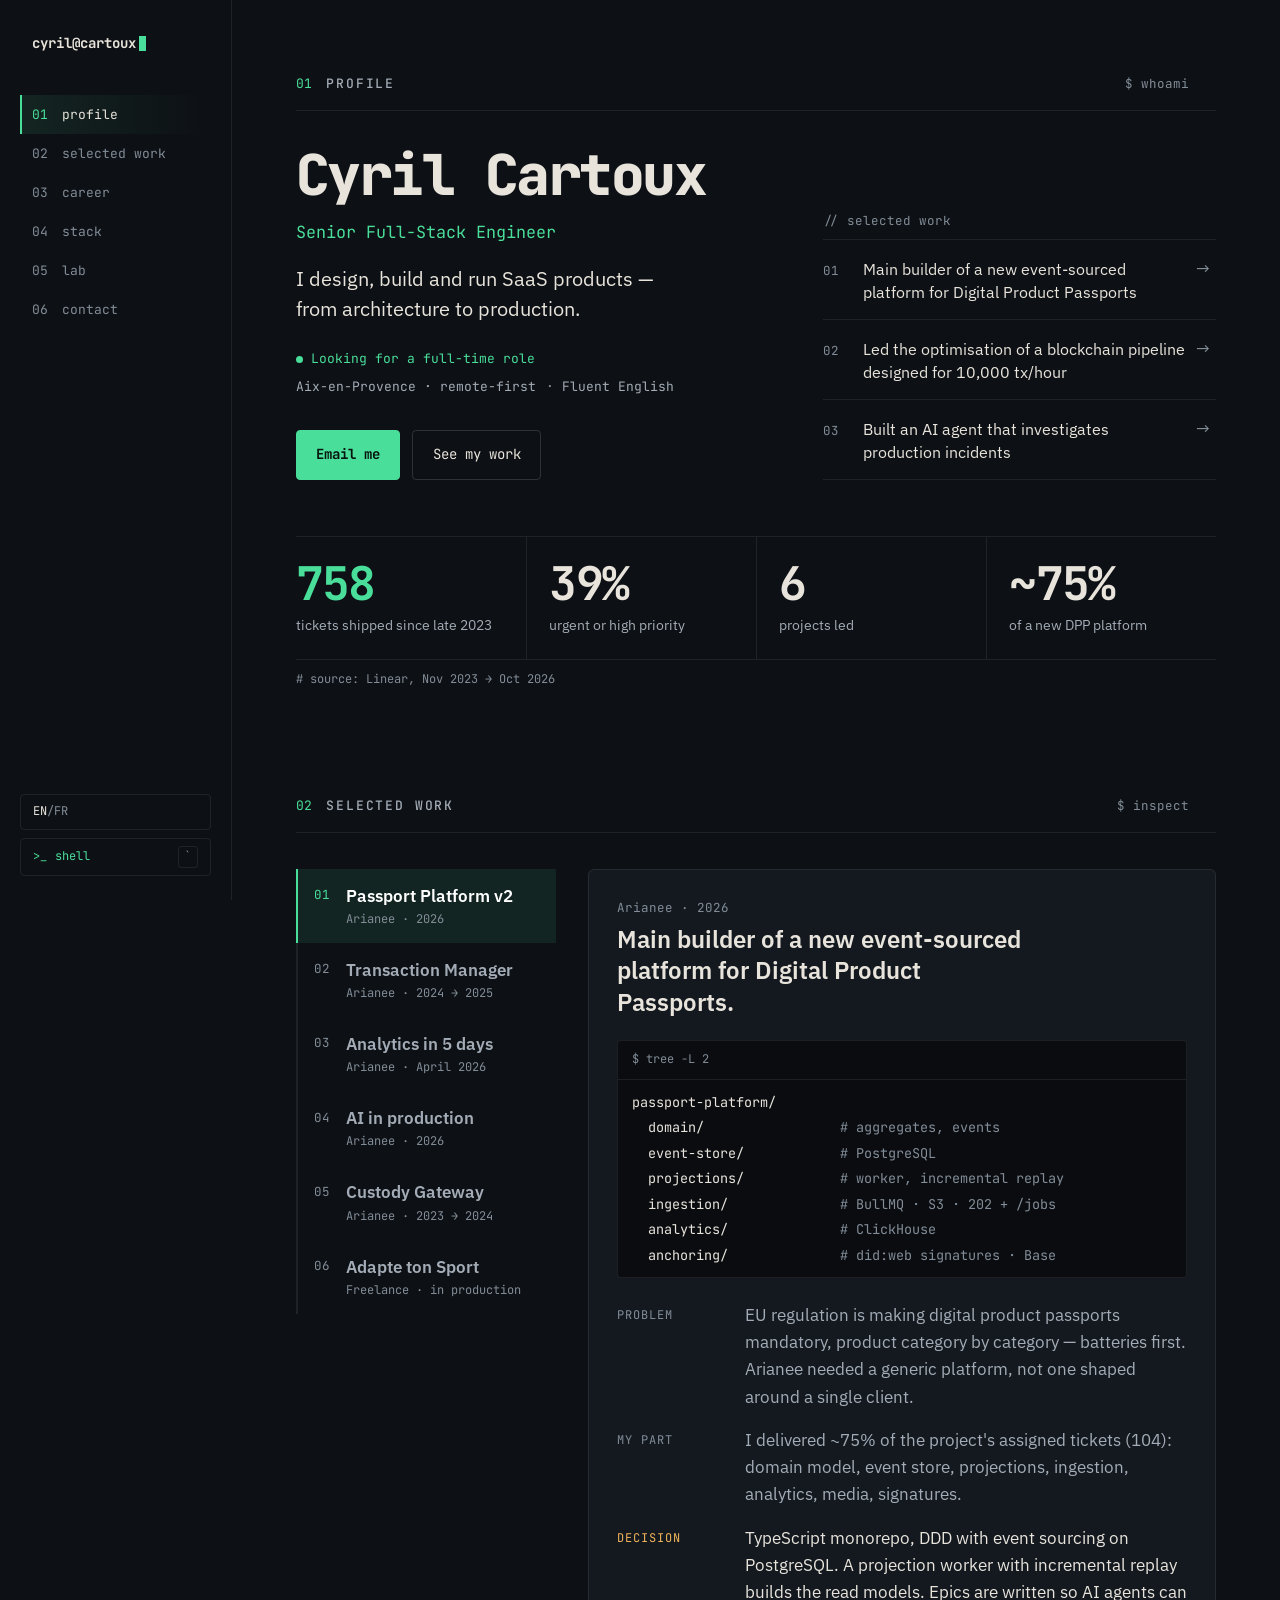
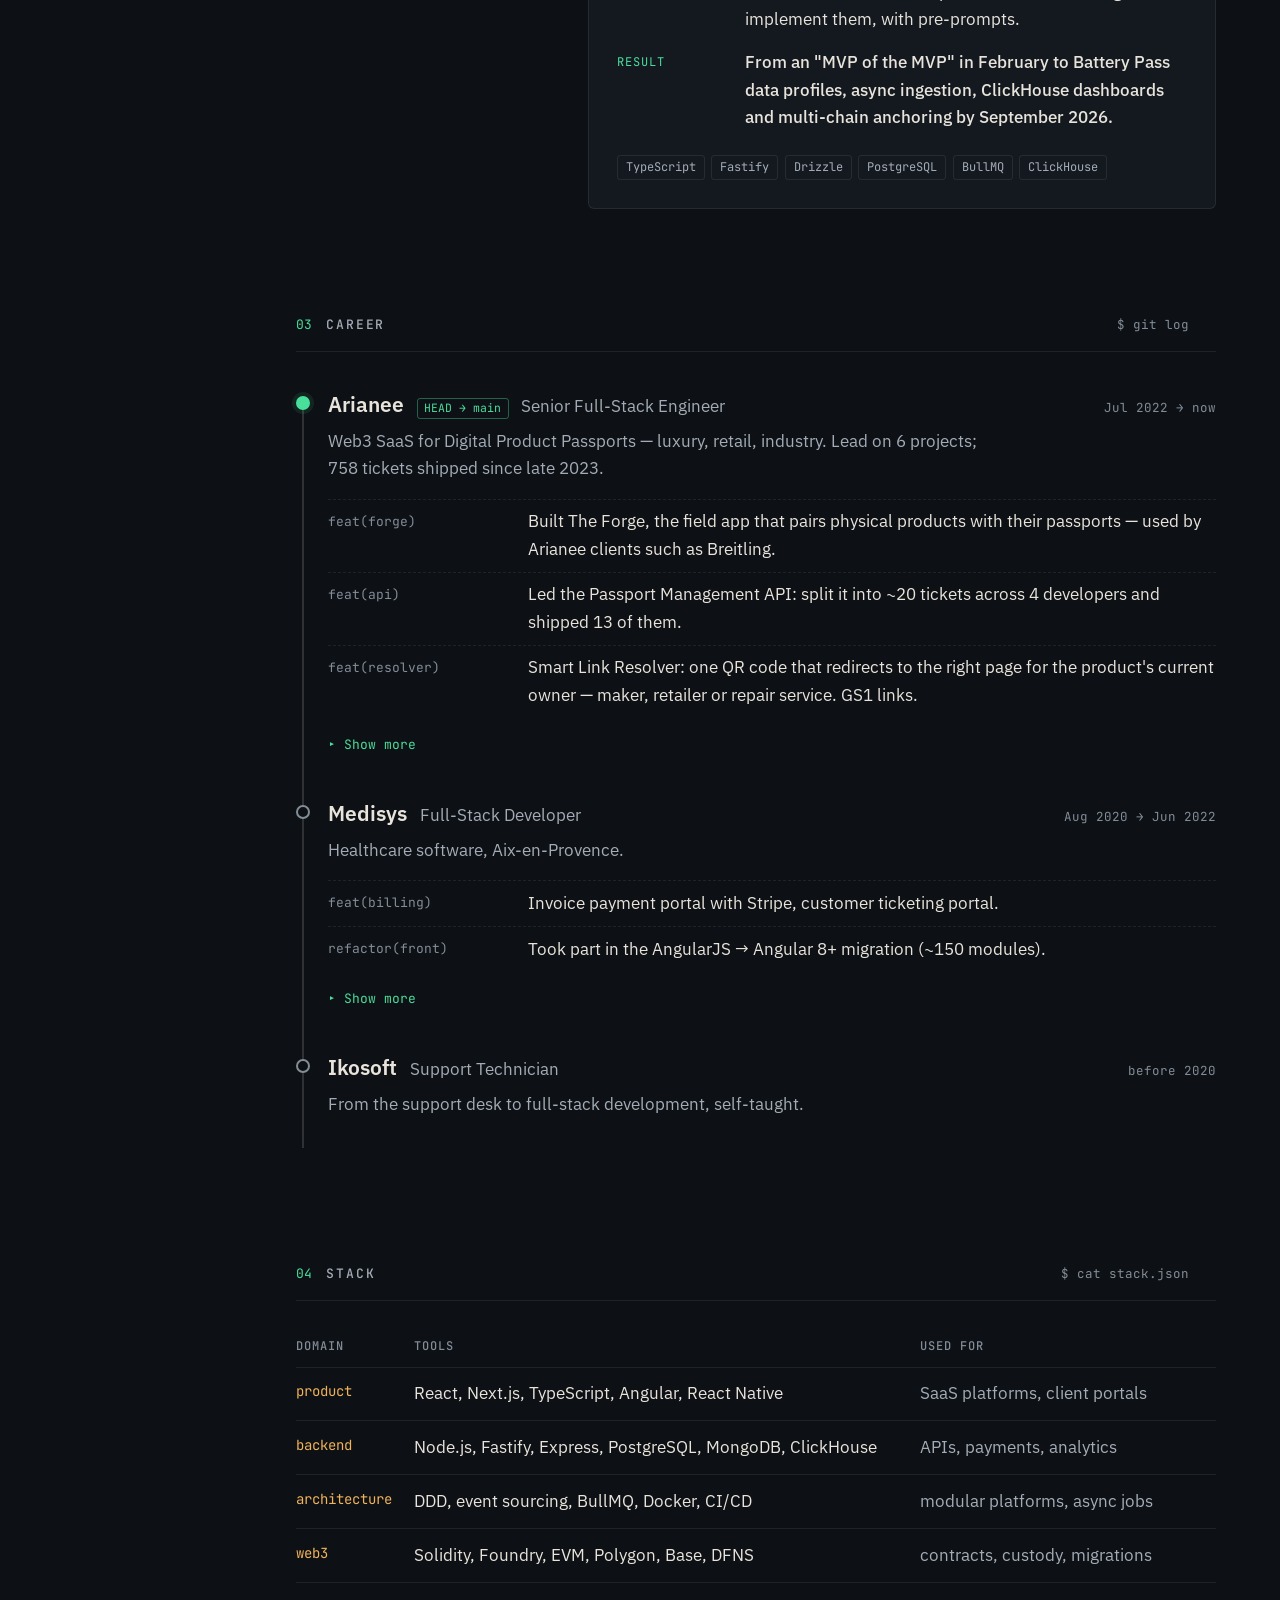
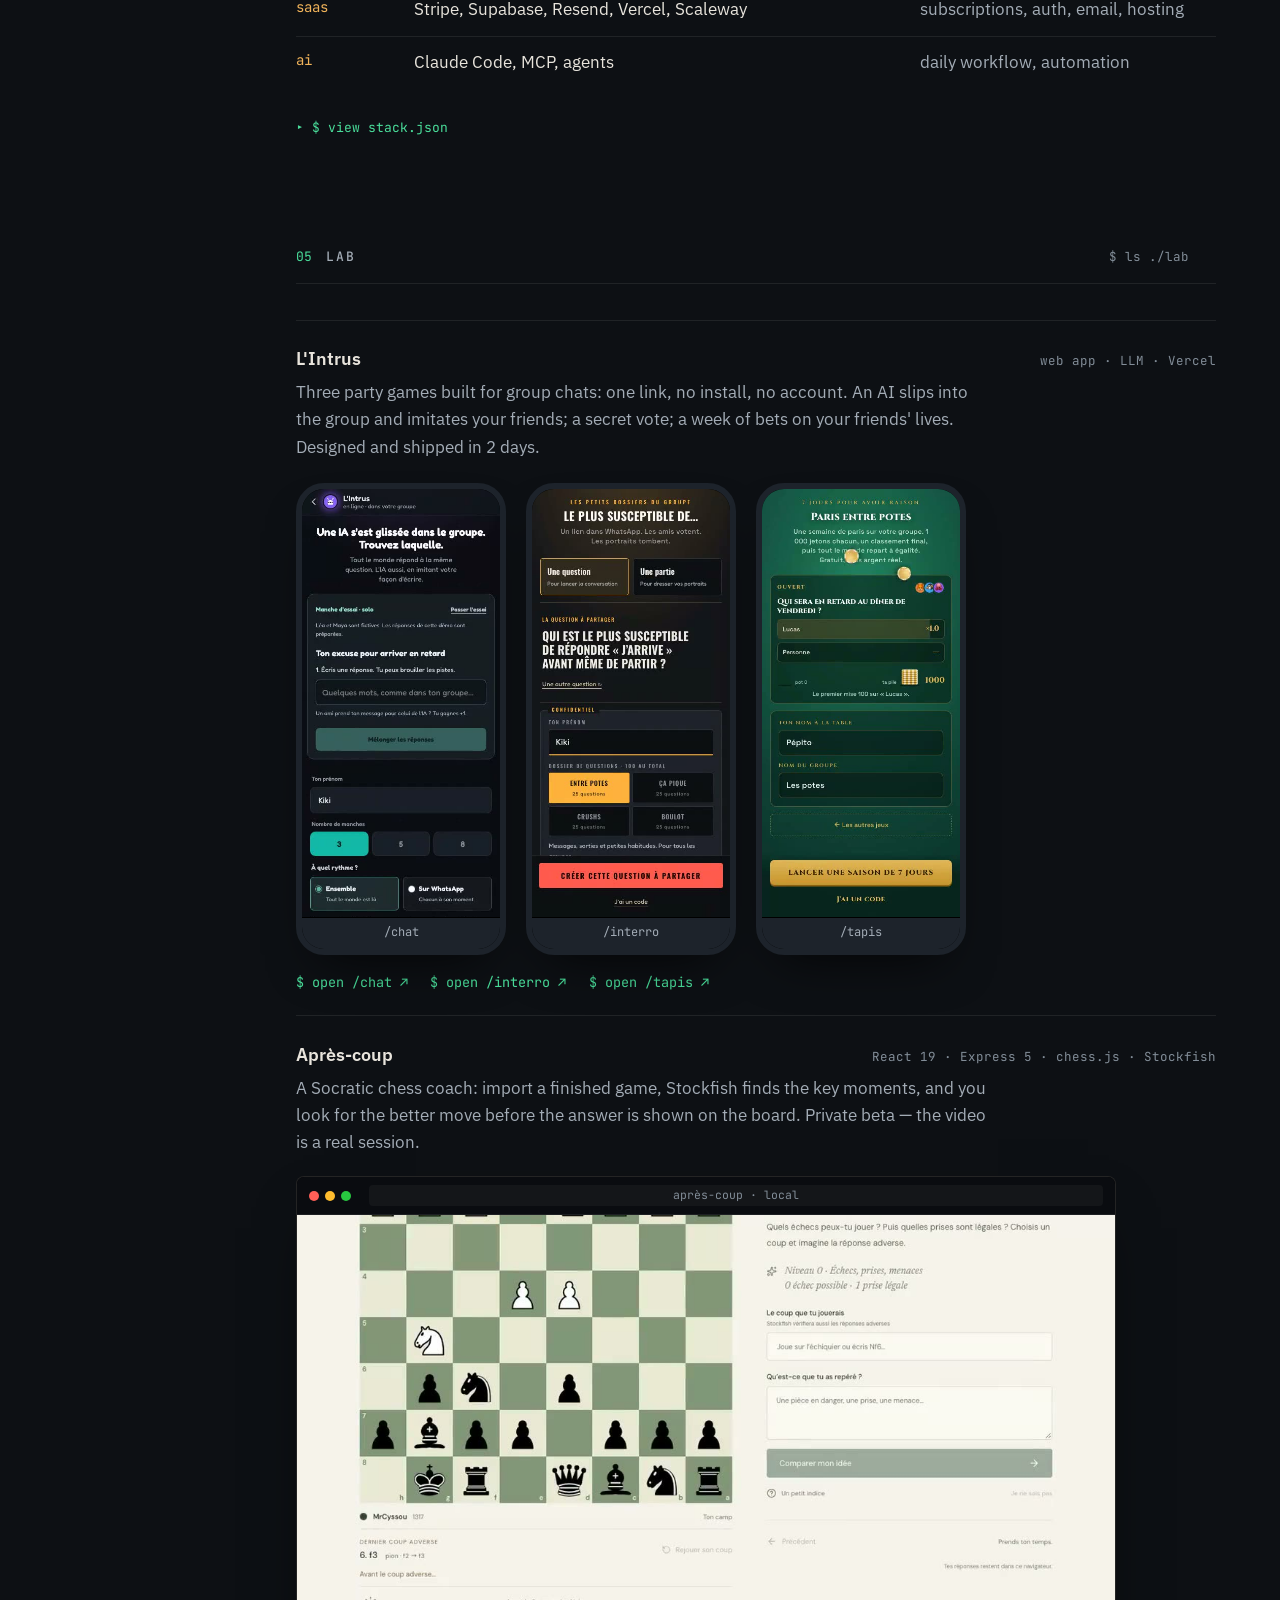
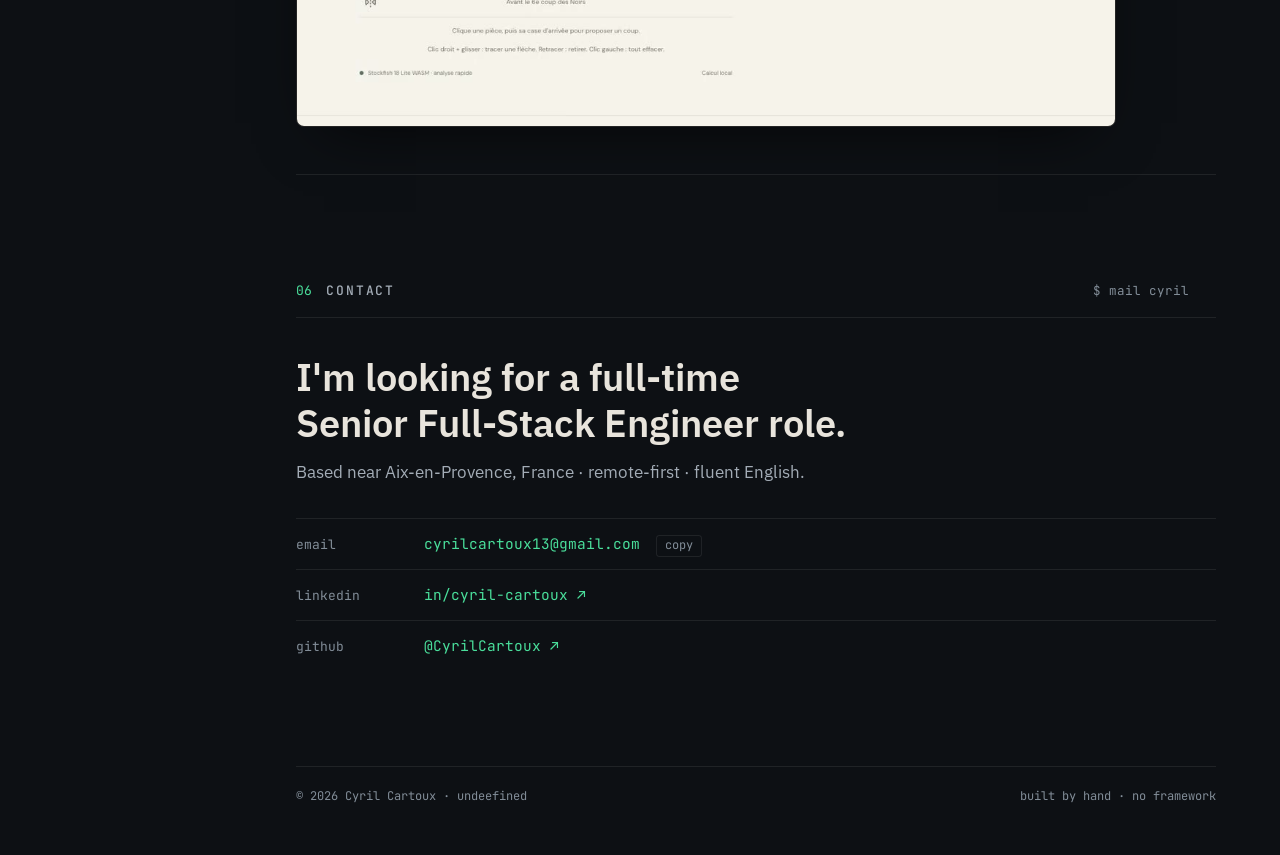
==== commit 31123f1c: "portfolio: refonte CV « console de production » avec démos vidéo Co-Authored-By: Claude Opus 5.5 <no" ====
--- a/index.html
+++ b/index.html
@@ -1,243 +1,115 @@
 <!DOCTYPE html>
-<html lang="fr">
+<html lang="en">
 <head>
     <meta charset="UTF-8">
     <meta name="viewport" content="width=device-width, initial-scale=1.0">
-    <meta name="description" content="Développeur web freelance spécialisé dans la création de sites web modernes et performants. Services de développement sur-mesure, refonte et optimisation de sites web.">
-    <meta name="keywords" content="développeur web, blockchain, smart contracts, React, Next.js, TypeScript">
-    <meta name="author" content="UNDEEFINED">
-    <meta property="og:title" content="UNDEEFINED | Création de Sites Web Modernes">
-    <meta property="og:description" content="Développeur web freelance spécialisé dans la création de sites web modernes et performants.">
-    <meta property="og:type" content="website">
-    <title>UNDEEFINED | Création de Sites Web Modernes</title>
-    
-    <!-- Preload critical resources -->
-    <link rel="preload" href="css/styles.css" as="style">
-    <link rel="preload" href="js/script.js" as="script">
-    
-    <!-- System fonts first -->
-    <style>
-        body {
-            font-family: -apple-system, BlinkMacSystemFont, 'Segoe UI', Roboto, Oxygen, Ubuntu, Cantarell, 'Open Sans', 'Helvetica Neue', sans-serif;
-        }
-    </style>
-    
-    <!-- Custom fonts -->
+    <title>Cyril Cartoux — Senior Full-Stack Engineer</title>
+    <meta name="description" content="Cyril Cartoux — Senior Full-Stack Engineer (React, Next.js, TypeScript, Node.js, Web3). I design, build and run SaaS products, from architecture to production. Aix-en-Provence, France.">
+    <meta name="author" content="Cyril Cartoux">
+    <meta property="og:title" content="Cyril Cartoux — Senior Full-Stack Engineer">
+    <meta property="og:description" content="I design, build and run SaaS products — from architecture to production.">
+    <meta property="og:type" content="profile">
+    <meta name="theme-color" content="#0d1014">
+    <script>document.documentElement.classList.add('js');</script>
+
     <link rel="preconnect" href="https://fonts.googleapis.com">
     <link rel="preconnect" href="https://fonts.gstatic.com" crossorigin>
-    <link href="https://fonts.googleapis.com/css2?family=JetBrains+Mono:wght@400;500;600;700&display=swap" rel="stylesheet">
-    
-    <!-- Styles -->
+    <link href="https://fonts.googleapis.com/css2?family=IBM+Plex+Sans:wght@400;500;600&family=JetBrains+Mono:wght@400;500;700;800&display=swap" rel="stylesheet">
     <link rel="stylesheet" href="css/styles.css">
-    
-    <!-- Favicon -->
     <link rel="icon" type="image/x-icon" href="favicon.ico">
-    <link rel="apple-touch-icon" href="favicon.ico">
-    <link rel="shortcut icon" href="favicon.ico" type="image/x-icon">
 </head>
 <body>
-    <header class="header">
-        <nav class="nav">
-            <div class="logo">
-                <span class="logo-text">UNDEEFINED</span>
+    <aside class="rail">
+        <a href="#profile" class="brand">cyril@cartoux<span class="caret" aria-hidden="true"></span></a>
+        <nav class="rail-nav" id="nav" aria-label="Sections"></nav>
+        <div class="rail-tools">
+            <button class="lang-toggle" id="lang-toggle" type="button" aria-label="Switch language"></button>
+            <button class="shell-btn" id="shell-open" type="button"><span aria-hidden="true">&gt;_</span> shell <kbd>`</kbd></button>
+        </div>
+        <div class="rail-progress" aria-hidden="true"><span id="progress"></span></div>
+    </aside>
+
+    <main class="main">
+        <section id="profile" class="sec">
+            <header class="sec-head"></header>
+            <div class="profile">
+                <div class="identity">
+                    <h1 class="name">Cyril Cartoux</h1>
+                    <p class="role" id="hero-role"></p>
+                    <p class="pitch" id="hero-pitch"></p>
+                    <ul class="meta" id="hero-meta"></ul>
+                    <div class="ctas">
+                        <a class="btn btn-primary" id="cta-mail" href=""></a>
+                        <a class="btn" id="cta-work" href="#work"></a>
+                    </div>
+                </div>
+                <div class="selected">
+                    <p class="selected-title" id="selected-title"></p>
+                    <ol class="selected-list" id="selected-list"></ol>
+                </div>
             </div>
-            <button class="menu-toggle" aria-label="Menu" aria-expanded="false">
-                <span class="menu-icon"></span>
-            </button>
-            <div class="nav-links">
-                <ul>
-                    <li><a href="#services">$ services</a></li>
-                    <li><a href="#projects">$ projets</a></li>
-                    <li><a href="#contact">$ contact</a></li>
-                </ul>
-            </div>
-        </nav>
-    </header>
-
-    <main>
-        <section class="terminal-section hero">
-            <h2 class="typing-text">whoami</h2>
-            <div class="section-content hidden">
-                <p>Nous sommes <strong>UNDEEFINED</strong>, un studio de développement web dédié à transformer vos idées en expériences numériques exceptionnelles.</p>
-                <br>
-                <p class="subtitle">> Code that connects.</p>
+            <div class="stats-wrap">
+                <dl class="stats" id="hero-stats"></dl>
+                <p class="stats-source" id="stats-source"></p>
             </div>
         </section>
 
-        <section id="services" class="terminal-section hidden-section">
-            <h2 class="typing-text">ls ./services</h2>
-            <div class="section-content hidden">
-                <div class="service-card">
-                    <div class="service-header">
-                        <h3>web-dev</h3>
-                        <span class="service-status">[active]</span>
-                    </div>
-                    <p class="service-description">> Développement de sites web modernes et évolutifs, optimisés pour des performances exceptionnelles.</p>
-                    <div class="service-stack">
-                        <span class="stack-label">$ stack</span>
-                        <ul class="service-features">
-                            <li>React / Next.js / Angular</li>
-                            <li>TypeScript</li>
-                            <li>Node.js</li>
-                            <li>SEO & Performance</li>
-                            <li>Responsive Design</li>
-                        </ul>
-                    </div>
-                </div>
-                <div class="service-card">
-                    <div class="service-header">
-                        <h3>smart-contracts</h3>
-                        <span class="service-status">[active]</span>
-                    </div>
-                    <p class="service-description">> Développement et audit de smart contracts sur la blockchain Ethereum.</p>
-                    <div class="service-stack">
-                        <span class="stack-label">$ stack</span>
-                        <ul class="service-features">
-                            <li>Solidity</li>
-                            <li>Ethers.js | WAGMI | Web3.js</li>
-                            <li>Hardhat | Foundry</li>
-                            <li>Security Audits</li>
-                        </ul>
-                    </div>
-                </div>
-                <div class="service-card">
-                    <div class="service-header">
-                        <h3>consulting</h3>
-                        <span class="service-status">[active]</span>
-                    </div>
-                    <p class="service-description">> Consulting technique et expertise en développement logiciel.</p>
-                    <div class="service-stack">
-                        <span class="stack-label">$ stack</span>
-                        <ul class="service-features">
-                            <li>Architecture Logicielle</li>
-                            <li>Sécurité & Performance</li>
-                            <li>Code Review</li>
-                            <li>Formation & Mentoring</li>
-                        </ul>
-                    </div>
-                </div>
+        <section id="work" class="sec">
+            <header class="sec-head"></header>
+            <div class="inspector">
+                <div class="inspector-list" id="work-list" role="tablist" aria-orientation="vertical"></div>
+                <div class="inspector-panel" id="work-panel" role="tabpanel" aria-live="polite"></div>
             </div>
         </section>
 
-        <section id="projects" class="terminal-section hidden-section">
-            <h2 class="typing-text">ls ./projects</h2>
-            <div class="section-content hidden">
-                <div class="project-card">
-                    <div class="project-image">
-                        <img src="assets/portfolio.jpg" alt="Portfolio Project">
-                    </div>
-                    <div class="project-content">
-                        <div class="project-header">
-                            <h3>portfolio.js</h3>
-                            <span class="project-status">[active]</span>
-                        </div>
-                        <p class="project-description">> Site portfolio moderne construit avec Next.js et TypeScript, mettant en avant une expérience utilisateur immersive et un design responsive.</p>
-                        <div class="project-stack">
-                            <span class="stack-label">$ stack</span>
-                            <ul class="project-features">
-                                <li>Next.js</li>
-                                <li>TypeScript</li>
-                                <li>Tailwind CSS</li>
-                                <li>Framer Motion</li>
-                            </ul>
-                        </div>
-                    </div>
-                </div>
-                <div class="project-card">
-                    <div class="project-image">
-                        <img src="assets/ecommerce.jpg" alt="E-commerce Project">
-                    </div>
-                    <div class="project-content">
-                        <div class="project-header">
-                            <h3>marketplace.py</h3>
-                            <span class="project-status">[active]</span>
-                        </div>
-                        <p class="project-description">> Plateforme e-commerce innovante intégrant la blockchain pour des transactions sécurisées et transparentes.</p>
-                        <div class="project-stack">
-                            <span class="stack-label">$ stack</span>
-                            <ul class="project-features">
-                                <li>Python</li>
-                                <li>Django</li>
-                                <li>Solidity</li>
-                                <li>Web3.js</li>
-                            </ul>
-                        </div>
-                    </div>
-                </div>
-                <div class="project-card">
-                    <div class="project-image">
-                        <img src="assets/dashboard.jpg" alt="Dashboard Project">
-                    </div>
-                    <div class="project-content">
-                        <div class="project-header">
-                            <h3>dashboard.js</h3>
-                            <span class="project-status">[active]</span>
-                        </div>
-                        <p class="project-description">> Dashboard analytique en temps réel avec visualisation de données et tableaux de bord personnalisables.</p>
-                        <div class="project-stack">
-                            <span class="stack-label">$ stack</span>
-                            <ul class="project-features">
-                                <li>React</li>
-                                <li>D3.js</li>
-                                <li>Node.js</li>
-                                <li>MongoDB</li>
-                            </ul>
-                        </div>
-                    </div>
-                </div>
-            </div>
+        <section id="career" class="sec">
+            <header class="sec-head"></header>
+            <div class="gitlog" id="gitlog"></div>
         </section>
 
-        <section id="contact" class="terminal-section hidden-section">
-            <h2 class="typing-text">send -m "Hello"</h2>
-            <div class="section-content hidden">
-                <div class="contact-terminal">
-                    <p class="contact-prompt">> Ready to start your project?</p>
-                    <div class="contact-info">
-                        <div class="contact-line">
-                            <span class="contact-label">$ email</span>
-                            <a href="mailto:contact@undeefined.dev" class="contact-value">contact@undeefined.dev</a>
-                        </div>
-                        <div class="contact-line">
-                            <span class="contact-label">$ github</span>
-                            <a href="https://github.com/CyrilCartoux" target="_blank" class="contact-value">@CyrilCartoux</a>
-                        </div>
-                        <div class="contact-line">
-                            <span class="contact-label">$ location</span>
-                            <span class="contact-value">Aix-en-Provence, France</span>
-                        </div>
-                    </div>
-                </div>
-            </div>
+        <section id="stack" class="sec">
+            <header class="sec-head"></header>
+            <div id="stack-body"></div>
         </section>
+
+        <section id="lab" class="sec">
+            <header class="sec-head"></header>
+            <div class="lab" id="lab-list"></div>
+        </section>
+
+        <section id="contact" class="sec">
+            <header class="sec-head"></header>
+            <div id="contact-body"></div>
+        </section>
+
+        <noscript><p>cyrilcartoux13@gmail.com · github.com/CyrilCartoux</p></noscript>
+
+        <footer class="foot">
+            <span>© 2026 Cyril Cartoux · undeefined</span>
+            <span>built by hand · no framework</span>
+        </footer>
     </main>
 
-    <footer class="footer">
-        <div class="footer-content">
-            <div class="footer-terminal">
-                <p class="footer-command">> exit</p>
-                <p class="footer-text">¯\_(ツ)_/¯ // this is fine</p>
+    <div class="shell" id="shell" hidden>
+        <div class="shell-window" role="dialog" aria-modal="true" aria-label="Terminal">
+            <div class="shell-bar">
+                <span class="dot red"></span><span class="dot yellow"></span><span class="dot green"></span>
+                <span class="shell-title">cyril@cartoux: ~ — zsh</span>
+                <button class="shell-close" id="shell-close" type="button" aria-label="Close">×</button>
             </div>
-            <div class="social-links">
-                <a href="https://github.com/CyrilCartoux" target="_blank" rel="noopener noreferrer">
-                    <svg class="social-icon" viewBox="0 0 24 24" fill="currentColor">
-                        <path d="M12 0c-6.626 0-12 5.373-12 12 0 5.302 3.438 9.8 8.207 11.387.599.111.793-.261.793-.577v-2.234c-3.338.726-4.033-1.416-4.033-1.416-.546-1.387-1.333-1.756-1.333-1.756-1.089-.745.083-.729.083-.729 1.205.084 1.839 1.237 1.839 1.237 1.07 1.834 2.807 1.304 3.492.997.107-.775.418-1.305.762-1.604-2.665-.305-5.467-1.334-5.467-5.931 0-1.311.469-2.381 1.236-3.221-.124-.303-.535-1.524.117-3.176 0 0 1.008-.322 3.301 1.23.957-.266 1.983-.399 3.003-.404 1.02.005 2.047.138 3.006.404 2.291-1.552 3.297-1.23 3.297-1.23.653 1.653.242 2.874.118 3.176.77.84 1.235 1.911 1.235 3.221 0 4.609-2.807 5.624-5.479 5.921.43.372.823 1.102.823 2.222v3.293c0 .319.192.694.801.576 4.765-1.589 8.199-6.086 8.199-11.386 0-6.627-5.373-12-12-12z"/>
-                    </svg>
-                    <span class="social-text">$ github</span>
-                </a>
-                <a href="https://www.linkedin.com/in/cyril-c-a6a3351a2/" target="_blank" rel="noopener noreferrer">
-                    <svg class="social-icon" viewBox="0 0 24 24" fill="currentColor">
-                        <path d="M19 0h-14c-2.761 0-5 2.239-5 5v14c0 2.761 2.239 5 5 5h14c2.762 0 5-2.239 5-5v-14c0-2.761-2.238-5-5-5zm-11 19h-3v-11h3v11zm-1.5-12.268c-.966 0-1.75-.79-1.75-1.764s.784-1.764 1.75-1.764 1.75.79 1.75 1.764-.783 1.764-1.75 1.764zm13.5 12.268h-3v-5.604c0-3.368-4-3.113-4 0v5.604h-3v-11h3v1.765c1.396-2.586 7-2.777 7 2.476v6.759z"/>
-                    </svg>
-                    <span class="social-text">$ linkedin</span>
-                </a>
+            <div class="shell-body" id="shell-body">
+                <div class="shell-out" id="shell-out" aria-live="polite"></div>
+                <form class="shell-line" id="shell-form" autocomplete="off">
+                    <label for="shell-input" class="ps1">cyril@cartoux:~$</label>
+                    <input id="shell-input" class="shell-input" spellcheck="false" autocapitalize="off" autocomplete="off">
+                </form>
             </div>
+            <div class="shell-chips" id="shell-chips"></div>
         </div>
-        <div class="footer-bottom">
-            <p class="footer-copyright">> &copy; 2025 UNDEEFINED</p>
-        </div>
-    </footer>
+    </div>
 
+    <script src="js/content.js"></script>
     <script src="js/script.js"></script>
+    <script src="js/shell.js"></script>
 </body>
 </html>
--- a/css/styles.css
+++ b/css/styles.css
@@ -1,797 +1,519 @@
 :root {
-  /* Base Dark Terminal */
-  --background-black: #0a0f14;
-  --charcoal-grey: #1b1f23;
-  --code-grey: #2c313a;
-
-  /* Primary Text / UI */
-  --mono-white: #f1f1f1;
-  --terminal-green: #00ff9c;
-  --glitch-red: #ff4d6d;
-  --glitch-blue: #38bdf8;
-  --glitch-purple: #c084fc;
-
-  /* Secondary Effects */
-  --noise-grey: #3c3c3c;
-  --soft-border: rgba(255, 255, 255, 0.05);
-  --scanline-overlay: rgba(0, 0, 0, 0.1);
-
-  /* Hover / Accent / Debug */
-  --hover-lime: #ccff00;
-  --alert-orange: #ffae00;
-  --cursor-blink: #00ff9c;
-
-  /* Typography */
-  --font-mono: 'JetBrains Mono', 'Fira Code', 'IBM Plex Mono', monospace;
-}
-
-/* Base Styles */
-* {
-  margin: 0;
-  padding: 0;
-  box-sizing: border-box;
-}
+  --bg: #0d1014;
+  --surface: #141920;
+  --code: #0a0c10;
+  --line: rgba(255, 255, 255, 0.08);
+  --line-strong: rgba(255, 255, 255, 0.14);
+  --text: #e8e4dc;
+  --muted: #a3acb6;
+  --faint: #828d98;
+  --green: #4ade9b;
+  --green-soft: rgba(74, 222, 155, 0.1);
+  --amber: #f0b35a;
+  --red: #f28b82;
+  --mono: 'JetBrains Mono', ui-monospace, monospace;
+  --sans: 'IBM Plex Sans', system-ui, sans-serif;
+  --ease: cubic-bezier(0.25, 1, 0.5, 1);
+  --rail: 232px;
+}
+
+* { margin: 0; padding: 0; box-sizing: border-box; }
+
+html { scroll-behavior: smooth; scroll-padding-top: 24px; }
 
 body {
-  font-family: var(--font-mono);
-  background-color: var(--background-black);
-  color: var(--mono-white);
-  line-height: 1.6;
+  font-family: var(--sans);
+  font-size: 16.5px;
+  line-height: 1.65;
+  background: var(--bg);
+  color: var(--text);
   overflow-x: hidden;
-  position: relative;
-}
-
-/* Terminal Scanlines Effect */
-body::before {
-  content: '';
+  -webkit-font-smoothing: antialiased;
+}
+
+body.shell-open { overflow: hidden; }
+
+a { color: var(--green); text-decoration: none; }
+a:hover { text-decoration: underline; text-underline-offset: 3px; }
+button { font: inherit; color: inherit; background: none; border: 0; cursor: pointer; }
+:focus-visible { outline: 2px solid var(--green); outline-offset: 2px; border-radius: 2px; }
+::selection { background: var(--green); color: var(--bg); }
+.dim { color: var(--faint); }
+
+/* ---------------- Rail ---------------- */
+.rail {
   position: fixed;
+  inset: 0 auto 0 0;
+  width: var(--rail);
+  display: flex;
+  flex-direction: column;
+  gap: 2.5rem;
+  padding: 2rem 1.25rem 1.5rem;
+  border-right: 1px solid var(--line);
+  background: var(--bg);
+  z-index: 50;
+}
+
+.brand { font-family: var(--mono); font-weight: 700; font-size: 14px; color: var(--text); padding-left: 0.75rem; }
+.brand:hover { text-decoration: none; color: var(--green); }
+.caret {
+  display: inline-block;
+  width: 0.5em;
+  height: 1.05em;
+  margin-left: 3px;
+  vertical-align: -3px;
+  background: var(--green);
+  animation: blink 1.1s steps(1) infinite;
+}
+@keyframes blink { 50% { opacity: 0; } }
+
+.rail-nav { position: relative; display: flex; flex-direction: column; }
+.rail-nav a {
+  display: flex;
+  gap: 0.9rem;
+  padding: 0.55rem 0.75rem;
+  font-family: var(--mono);
+  font-size: 13px;
+  color: var(--faint);
+  transition: color 0.2s var(--ease), background-color 0.2s var(--ease);
+}
+.rail-nav a:hover { color: var(--text); text-decoration: none; }
+.rail-nav a.active { color: var(--text); background: linear-gradient(90deg, var(--green-soft), transparent); }
+.rail-nav .num { color: var(--faint); transition: color 0.2s; }
+.rail-nav a.active .num { color: var(--green); }
+.rail-indicator {
+  position: absolute;
   top: 0;
   left: 0;
-  right: 0;
-  bottom: 0;
-  background: repeating-linear-gradient(
-    0deg,
-    transparent 0px,
-    transparent 1px,
-    var(--scanline-overlay) 1px,
-    var(--scanline-overlay) 2px
-  );
+  width: 2px;
+  height: 100px;
+  background: var(--green);
+  transform-origin: 0 0;
+  transform: scaleY(0);
+  transition: transform 0.38s var(--ease);
   pointer-events: none;
-  z-index: 1000;
-}
-
-/* Terminal Noise Effect */
-body::after {
+}
+
+.rail-tools { margin-top: auto; display: flex; flex-direction: column; gap: 0.5rem; }
+.lang-toggle, .shell-btn {
+  font-family: var(--mono);
+  font-size: 12px;
+  color: var(--faint);
+  border: 1px solid var(--line);
+  border-radius: 4px;
+  padding: 0.45rem 0.75rem;
+  text-align: left;
+  transition: border-color 0.2s, color 0.2s;
+}
+.lang-toggle .on { color: var(--text); }
+.shell-btn { color: var(--green); display: flex; align-items: center; gap: 0.5rem; }
+.shell-btn kbd { margin-left: auto; font-family: inherit; color: var(--faint); border: 1px solid var(--line); border-radius: 3px; padding: 0 0.35rem; }
+.lang-toggle:hover, .shell-btn:hover { border-color: var(--green); color: var(--text); }
+
+.rail-progress { position: absolute; top: 0; right: -1px; bottom: 0; width: 1px; }
+.rail-progress span {
+  display: block;
+  width: 100%;
+  height: 100%;
+  background: var(--green);
+  transform-origin: 0 0;
+  transform: scaleY(var(--p, 0));
+}
+
+/* ---------------- Layout ---------------- */
+.main { margin-left: var(--rail); padding: 0 clamp(24px, 5vw, 72px) 3rem; }
+.sec, .foot { max-width: 980px; margin-inline: auto; }
+.sec { padding-top: 6.5rem; }
+#profile { padding-top: 4.5rem; }
+
+.sec-head {
+  display: flex;
+  align-items: baseline;
+  gap: 0.9rem;
+  padding-bottom: 0.8rem;
+  margin-bottom: 2.25rem;
+  border-bottom: 1px solid var(--line);
+  font-family: var(--mono);
+}
+.sec-num { color: var(--green); font-size: 13px; }
+.sec-title { font-size: 13px; font-weight: 500; text-transform: uppercase; letter-spacing: 0.14em; color: var(--muted); }
+.sec-cmd {
+  margin-left: auto;
+  font-family: var(--mono);
+  font-size: 12.5px;
+  color: var(--faint);
+  padding: 0.15rem 0.5rem;
+  border-radius: 3px;
+  transition: color 0.2s, background-color 0.2s;
+}
+.sec-cmd:hover { color: var(--green); background: var(--green-soft); }
+.sec-cmd::after { content: ' ↵'; opacity: 0; transition: opacity 0.2s; }
+.sec-cmd:hover::after { opacity: 1; }
+
+/* Scroll reveal (only when JS runs) */
+.js .sec > * { opacity: 0; transform: translateY(14px); transition: opacity 0.6s var(--ease), transform 0.6s var(--ease); }
+.js .sec > *:nth-child(2) { transition-delay: 0.09s; }
+.js .sec.in > * { opacity: 1; transform: none; }
+
+/* ---------------- Profile ---------------- */
+.profile { display: grid; grid-template-columns: 1.2fr 1fr; gap: 3.5rem; align-items: end; }
+
+.name {
+  font-family: var(--mono);
+  font-weight: 800;
+  font-size: clamp(2.1rem, 4.4vw, 3.6rem);
+  line-height: 1.02;
+  white-space: nowrap;
+  letter-spacing: -0.045em;
+}
+.js #profile.in .name { animation: type 0.62s steps(13, end) both 0.1s; }
+@keyframes type { from { clip-path: inset(0 100% 0 0); } to { clip-path: inset(0 0 0 0); } }
+
+.role { font-family: var(--mono); color: var(--green); font-size: 1.05rem; margin: 0.9rem 0 1.1rem; }
+.pitch { font-size: 1.25rem; line-height: 1.5; color: var(--text); max-width: 32ch; }
+.meta { list-style: none; display: flex; flex-wrap: wrap; gap: 0.4rem 0.6rem; margin: 1.5rem 0 2rem; font-family: var(--mono); font-size: 13px; color: var(--muted); }
+.meta li:nth-child(n+3)::before { content: '· '; color: var(--faint); }
+.meta .is-status { flex-basis: 100%; color: var(--green); display: flex; align-items: center; gap: 0.5rem; }
+.meta .is-status::before {
   content: '';
+  width: 7px;
+  height: 7px;
+  border-radius: 50%;
+  background: var(--green);
+  animation: pulse 2.4s var(--ease) infinite;
+}
+@keyframes pulse { 0% { box-shadow: 0 0 0 0 rgba(74, 222, 155, 0.5); } 70%, 100% { box-shadow: 0 0 0 9px rgba(74, 222, 155, 0); } }
+
+.ctas { display: flex; flex-wrap: wrap; gap: 0.75rem; }
+.btn {
+  font-family: var(--mono);
+  font-size: 14px;
+  padding: 0.8rem 1.2rem;
+  border-radius: 4px;
+  border: 1px solid var(--line-strong);
+  color: var(--text);
+  transition: transform 0.15s var(--ease), background-color 0.2s, border-color 0.2s;
+}
+.btn:hover { text-decoration: none; border-color: var(--text); transform: translateY(-1px); }
+.btn:active { transform: scale(0.98); }
+.btn-primary { background: var(--green); border-color: var(--green); color: #07150e; font-weight: 700; }
+.btn-primary:hover { background: #6ce8b0; border-color: #6ce8b0; }
+
+.selected-title { font-family: var(--mono); font-size: 12.5px; color: var(--faint); margin-bottom: 0.5rem; }
+.selected-list { list-style: none; }
+.selected-list li { position: relative; border-top: 1px solid var(--line); }
+.selected-list li:last-child { border-bottom: 1px solid var(--line); }
+.selected-list li::before {
+  content: '';
+  position: absolute;
+  left: 0;
+  top: -1px;
+  height: 1px;
+  width: 100%;
+  background: var(--green);
+  transform: scaleX(0);
+  transform-origin: 0 0;
+  transition: transform 0.45s var(--ease);
+}
+.selected-list button {
+  width: 100%;
+  display: grid;
+  grid-template-columns: 2rem 1fr 1.25rem;
+  align-items: baseline;
+  gap: 0.5rem;
+  padding: 1rem 0;
+  text-align: left;
+}
+.sel-num { font-family: var(--mono); font-size: 12.5px; color: var(--faint); }
+.sel-text { font-size: 15.5px; line-height: 1.45; transition: color 0.2s; }
+.sel-arrow { color: var(--faint); transition: transform 0.25s var(--ease), color 0.2s; }
+.selected-list li:hover::before { transform: scaleX(1); }
+.selected-list button:hover .sel-text { color: #fff; }
+.selected-list button:hover .sel-arrow { color: var(--green); transform: translateX(4px); }
+.js #profile.in .selected-list li { animation: rise 0.5s var(--ease) both; animation-delay: calc(0.45s + var(--i) * 0.09s); }
+@keyframes rise { from { opacity: 0; transform: translateY(8px); } }
+
+/* ---------------- Inspector ---------------- */
+.inspector { display: grid; grid-template-columns: 260px minmax(0, 1fr); gap: 2rem; align-items: start; }
+.inspector-list { display: flex; flex-direction: column; }
+.work-tab {
+  display: grid;
+  grid-template-columns: 2rem 1fr;
+  text-align: left;
+  padding: 0.85rem 1rem;
+  border-left: 2px solid var(--line);
+  transition: border-color 0.25s var(--ease), background-color 0.25s var(--ease);
+}
+.wt-num { font-family: var(--mono); font-size: 12.5px; color: var(--faint); grid-row: span 2; padding-top: 0.15rem; }
+.wt-title { font-weight: 600; color: var(--muted); transition: color 0.2s; }
+.wt-where { font-family: var(--mono); font-size: 12px; color: var(--faint); }
+.work-tab:hover .wt-title { color: var(--text); }
+.work-tab[aria-selected="true"] { border-left-color: var(--green); background: var(--green-soft); }
+.work-tab[aria-selected="true"] .wt-title { color: #fff; }
+.work-tab[aria-selected="true"] .wt-num { color: var(--green); }
+
+.inspector-panel {
+  position: sticky;
+  top: 1.5rem;
+  background: var(--surface);
+  border: 1px solid var(--line);
+  border-radius: 6px;
+  padding: 1.75rem;
+}
+.panel-where { font-family: var(--mono); font-size: 12.5px; color: var(--faint); }
+.panel-title { font-size: 1.5rem; line-height: 1.3; font-weight: 600; margin: 0.35rem 0 1.4rem; max-width: 30ch; }
+
+.code { background: var(--code); border: 1px solid var(--line); border-radius: 4px; margin-bottom: 1.5rem; overflow: hidden; }
+.code-cmd { font-family: var(--mono); font-size: 12px; color: var(--faint); padding: 0.55rem 0.9rem; border-bottom: 1px solid var(--line); }
+.diff, .tree { font-family: var(--mono); font-size: 13.5px; padding: 0.6rem 0; overflow-x: auto; }
+.d-line { display: block; padding: 0.1rem 0.9rem; white-space: pre; animation: line-in 0.35s var(--ease) both; animation-delay: calc(0.12s + var(--i) * 0.07s); }
+@keyframes line-in { from { opacity: 0; transform: translateX(-6px); } }
+.d-minus { color: var(--red); background: rgba(242, 139, 130, 0.07); }
+.d-plus { color: var(--green); background: rgba(74, 222, 155, 0.07); }
+.t-path { color: var(--text); display: inline-block; min-width: 13rem; }
+.t-note { color: var(--faint); }
+
+.facts { display: grid; gap: 1rem; }
+.facts div { display: grid; grid-template-columns: 7rem 1fr; gap: 1rem; }
+.facts dt { font-family: var(--mono); font-size: 12px; text-transform: uppercase; letter-spacing: 0.08em; color: var(--faint); padding-top: 0.25rem; }
+.facts dd { color: var(--muted); }
+.f-decision dt { color: var(--amber); }
+.f-decision dd { color: var(--text); }
+.f-result dt { color: var(--green); }
+.f-result dd { color: var(--text); font-weight: 500; }
+
+.chips { list-style: none; display: flex; flex-wrap: wrap; gap: 0.4rem; margin-top: 1.5rem; }
+.chips li { font-family: var(--mono); font-size: 12px; color: var(--muted); border: 1px solid var(--line); padding: 0.1rem 0.5rem; border-radius: 3px; }
+.panel-link { font-family: var(--mono); font-size: 13.5px; margin-top: 1.25rem; }
+
+/* ---------------- Career ---------------- */
+.gitlog { position: relative; padding-left: 2rem; }
+.gitlog::before { content: ''; position: absolute; left: 6px; top: 0.6rem; bottom: 0.6rem; width: 2px; background: var(--line-strong); }
+.job { position: relative; padding-bottom: 2.5rem; }
+.node { position: absolute; left: -2rem; top: 0.5rem; width: 14px; height: 14px; border-radius: 50%; border: 2px solid var(--faint); background: var(--bg); }
+.job.is-head .node { border-color: var(--green); background: var(--green); box-shadow: 0 0 0 4px var(--green-soft); }
+.job-head { display: flex; flex-wrap: wrap; align-items: baseline; gap: 0.4rem 0.8rem; }
+.job-company { font-size: 1.3rem; font-weight: 600; }
+.ref { font-family: var(--mono); font-size: 11.5px; color: var(--green); border: 1px solid rgba(74, 222, 155, 0.4); border-radius: 3px; padding: 0 0.4rem; }
+.job-role { color: var(--muted); }
+.job-period { font-family: var(--mono); font-size: 12.5px; color: var(--faint); margin-left: auto; }
+.job-about { color: var(--muted); margin-top: 0.35rem; max-width: 68ch; }
+.commits { list-style: none; margin-top: 1rem; }
+.commits li { display: grid; grid-template-columns: 11.5rem 1fr; gap: 1rem; padding: 0.55rem 0; border-top: 1px dashed var(--line); }
+.c-scope { font-family: var(--mono); font-size: 13px; color: var(--faint); padding-top: 0.15rem; }
+
+.more { margin-top: 0.75rem; }
+.more summary { font-family: var(--mono); font-size: 13px; color: var(--green); cursor: pointer; list-style: none; display: inline-flex; gap: 0.5rem; align-items: center; }
+.more summary::-webkit-details-marker { display: none; }
+.more summary::before { content: '▸'; transition: transform 0.25s var(--ease); }
+.more summary::after { content: attr(data-more); }
+.more[open] summary::before { transform: rotate(90deg); }
+.more[open] summary::after { content: attr(data-less); }
+.more[open] > :not(summary) { animation: rise 0.35s var(--ease) both; }
+
+/* ---------------- Stack ---------------- */
+.stack-table { width: 100%; border-collapse: collapse; }
+.stack-table th { text-align: left; font-family: var(--mono); font-size: 12px; font-weight: 500; text-transform: uppercase; letter-spacing: 0.08em; color: var(--faint); padding: 0 1rem 0.6rem 0; }
+.stack-table td { padding: 0.8rem 1rem 0.8rem 0; border-top: 1px solid var(--line); vertical-align: top; }
+.s-key { font-family: var(--mono); font-size: 14px; color: var(--amber); white-space: nowrap; }
+.s-use { color: var(--muted); }
+.stack-table tr { transition: background-color 0.2s; }
+.stack-table tbody tr:hover { background: var(--green-soft); }
+.json-wrap { margin-top: 1.5rem; }
+.json { font-family: var(--mono); font-size: 13.5px; background: var(--code); border: 1px solid var(--line); border-radius: 4px; padding: 1rem 1.25rem; margin-top: 0.75rem; white-space: pre-wrap; }
+.j-key { color: var(--text); }
+.j-str { color: var(--amber); }
+
+/* ---------------- Lab ---------------- */
+.lab-item { padding: 1.4rem 0; border-top: 1px solid var(--line); }
+.lab-item:last-child { border-bottom: 1px solid var(--line); }
+.lab-head { display: flex; flex-wrap: wrap; justify-content: space-between; align-items: baseline; gap: 0.5rem 1rem; }
+.lab-head h3 { font-size: 1.15rem; font-weight: 600; }
+.lab-stack { font-family: var(--mono); font-size: 12.5px; color: var(--faint); }
+.lab-desc { color: var(--muted); margin-top: 0.35rem; max-width: 70ch; }
+.lab-links { display: flex; flex-wrap: wrap; gap: 0.5rem 1.4rem; margin-top: 0.6rem; font-family: var(--mono); font-size: 13.5px; }
+
+/* ---------------- Contact ---------------- */
+.contact-title { font-size: clamp(1.6rem, 3.6vw, 2.4rem); line-height: 1.2; font-weight: 600; max-width: 24ch; }
+.contact-sub { color: var(--muted); margin: 0.8rem 0 2rem; }
+.contact-rows { display: grid; }
+.contact-rows div { display: grid; grid-template-columns: 7rem 1fr; gap: 1rem; padding: 0.8rem 0; border-top: 1px solid var(--line); align-items: baseline; }
+.contact-rows dt { font-family: var(--mono); font-size: 13px; color: var(--faint); }
+.contact-rows dd { font-family: var(--mono); font-size: 14.5px; display: flex; flex-wrap: wrap; gap: 0.5rem 1rem; align-items: baseline; word-break: break-all; }
+.copy { font-family: var(--mono); font-size: 12px; color: var(--faint); border: 1px solid var(--line); border-radius: 3px; padding: 0 0.5rem; transition: color 0.2s, border-color 0.2s; }
+.copy:hover { color: var(--text); border-color: var(--text); }
+.copy.is-done { color: var(--green); border-color: var(--green); }
+
+.foot { display: flex; flex-wrap: wrap; justify-content: space-between; gap: 0.5rem; margin-top: 6rem; padding-top: 1.25rem; border-top: 1px solid var(--line); font-family: var(--mono); font-size: 12px; color: var(--faint); }
+
+
+/* ---------------- Stats ---------------- */
+.stats-wrap { margin-top: 3.5rem; }
+.stats { display: grid; grid-template-columns: repeat(4, 1fr); border-top: 1px solid var(--line); border-bottom: 1px solid var(--line); }
+.stats div { padding: 1.4rem 1rem 1.4rem 0; }
+.stats div + div { border-left: 1px solid var(--line); padding-left: 1.4rem; }
+.stat-n { font-family: var(--mono); font-size: clamp(2rem, 3.8vw, 2.9rem); font-weight: 700; line-height: 1.05; letter-spacing: -0.04em; font-variant-numeric: tabular-nums; }
+.stats div:first-child .stat-n { color: var(--green); }
+.stats dd { color: var(--muted); font-size: 14px; margin-top: 0.35rem; }
+.stats-source { font-family: var(--mono); font-size: 12px; color: var(--faint); margin-top: 0.6rem; }
+
+/* ---------------- Media ---------------- */
+.browser {
+  border: 1px solid var(--line-strong);
+  border-radius: 8px;
+  overflow: hidden;
+  background: #000;
+  margin: 0 0 1.5rem;
+  box-shadow: 0 24px 60px -28px rgba(0, 0, 0, 0.8);
+}
+.browser-bar { display: flex; align-items: center; gap: 6px; padding: 0.5rem 0.75rem; background: var(--code); border-bottom: 1px solid var(--line); }
+.browser-url { flex: 1; margin-left: 0.75rem; text-align: center; font-family: var(--mono); font-size: 11.5px; color: var(--faint); background: rgba(255, 255, 255, 0.04); border-radius: 4px; padding: 0.05rem 0.5rem; }
+.browser video { display: block; width: 100%; height: auto; aspect-ratio: 1120 / 700; object-fit: cover; }
+
+.phones { display: grid; grid-template-columns: repeat(3, minmax(0, 210px)); gap: 1.25rem; margin: 1.4rem 0 0.25rem; }
+.phone {
+  position: relative;
+  border: 6px solid #1d232b;
+  border-radius: 28px;
+  overflow: hidden;
+  background: #000;
+  box-shadow: 0 24px 50px -24px rgba(0, 0, 0, 0.8);
+  transition: transform 0.35s var(--ease);
+}
+.phone:hover { transform: translateY(-4px); }
+.phone video { display: block; width: 100%; height: auto; aspect-ratio: 390 / 844; object-fit: cover; }
+.phone figcaption { font-family: var(--mono); font-size: 12px; color: var(--muted); text-align: center; padding: 0.35rem 0; background: #1d232b; }
+.lab-item .browser { max-width: 820px; margin-top: 1.25rem; }
+.lab-item .lab-links { margin-top: 1rem; }
+
+/* ---------------- Shell ---------------- */
+.shell {
   position: fixed;
-  top: 0;
-  left: 0;
-  right: 0;
-  bottom: 0;
-  background-image: url("data:image/svg+xml,%3Csvg viewBox='0 0 200 200' xmlns='http://www.w3.org/2000/svg'%3E%3Cfilter id='noiseFilter'%3E%3CfeTurbulence type='fractalNoise' baseFrequency='0.65' numOctaves='3' stitchTiles='stitch'/%3E%3C/filter%3E%3Crect width='100%25' height='100%25' filter='url(%23noiseFilter)'/%3E%3C/svg%3E");
-  opacity: 0.05;
-  pointer-events: none;
-  z-index: 1001;
-}
-
-/* Header & Navigation */
-.header {
-  position: fixed;
-  top: 0;
-  left: 0;
-  right: 0;
-  background: var(--charcoal-grey);
-  backdrop-filter: blur(5px);
-  z-index: 100;
-  height: auto;
-  min-height: 80px;
+  inset: 0;
+  z-index: 200;
   display: flex;
   align-items: center;
   justify-content: center;
-  padding: 1rem;
-  border-bottom: 1px solid var(--soft-border);
-}
-
-.nav {
-  width: 100%;
-  max-width: 1400px;
-  display: flex;
-  flex-direction: row;
-  align-items: center;
-  justify-content: space-between;
-  position: relative;
-}
-
-.logo {
-  font-family: var(--font-mono);
-  font-size: clamp(1.5rem, 5vw, 2rem);
-  color: var(--terminal-green);
-  position: relative;
-  text-transform: uppercase;
-  letter-spacing: 2px;
-  font-weight: 700;
-  text-align: center;
-  padding: 0.5rem;
-  z-index: 2;
-}
-
-.logo::after {
-  content: '|';
-  position: absolute;
-  right: -10px;
-  color: var(--cursor-blink);
-}
-
-.logo:hover {
-  animation: glitch 0.3s linear infinite;
-}
-
-/* Menu Toggle Button */
-.menu-toggle {
-  display: none;
-  background: none;
-  border: none;
-  cursor: pointer;
-  padding: 0.5rem;
-  z-index: 2;
-  position: relative;
-}
-
-.menu-icon {
-  display: block;
-  width: 30px;
-  height: 2px;
-  background-color: var(--terminal-green);
-  position: relative;
-  transition: all 0.3s ease;
-}
-
-.menu-icon::before,
-.menu-icon::after {
-  content: '';
-  position: absolute;
-  width: 100%;
-  height: 2px;
-  background-color: var(--terminal-green);
-  transition: all 0.3s ease;
-}
-
-.menu-icon::before {
-  top: -8px;
-  left: 0;
-}
-
-.menu-icon::after {
-  bottom: -8px;
-  left: 0;
-}
-
-.menu-toggle.active .menu-icon {
-  background-color: transparent;
-}
-
-.menu-toggle.active .menu-icon::before {
-  transform: rotate(45deg) translate(5px, 5px);
-  box-shadow: 0 0 5px var(--terminal-green);
-}
-
-.menu-toggle.active .menu-icon::after {
-  transform: rotate(-45deg) translate(5px, -5px);
-  box-shadow: 0 0 5px var(--terminal-green);
-}
-
-.menu-toggle:hover .menu-icon,
-.menu-toggle:hover .menu-icon::before,
-.menu-toggle:hover .menu-icon::after {
-  background-color: var(--glitch-red);
-  animation: glitch 0.5s linear infinite;
-}
-
-/* Navigation Links */
-.nav-links {
-  display: flex;
-  gap: 2rem;
-}
-
-.nav-links ul {
-  display: flex;
-  gap: 2rem;
-  list-style: none;
-  margin: 0;
-  padding: 0;
-}
-
-.nav-links a {
-  color: var(--mono-white);
-  text-decoration: none;
-  font-weight: 400;
-  transition: all 0.3s ease;
-  position: relative;
-  padding: 0.5rem 1rem;
-  white-space: nowrap;
-}
-
-.nav-links a:hover {
-  color: var(--terminal-green);
-  text-shadow: 0 0 5px var(--terminal-green);
-}
-
-/* Main Content */
-main {
-  margin-top: 80px;
-  padding: 2rem;
-}
-
-/* Terminal-like Sections */
-.terminal-section {
-  background: var(--code-grey);
-  border: 1px solid var(--soft-border);
-  padding: 1.5rem;
-  margin-bottom: 2rem;
-  position: relative;
-}
-
-.terminal-section::before {
-  content: '$';
-  position: absolute;
-  left: 1rem;
-  top: 1.5rem;
-  color: var(--terminal-green);
-}
-
-.terminal-section h2 {
-  color: var(--terminal-green);
-  margin-bottom: 1rem;
-  padding-left: 1.5rem;
-}
-
-/* Service Cards */
-.service-card {
-  background: var(--charcoal-grey);
-  border: 1px solid var(--soft-border);
-  padding: 1.5rem;
-  margin-bottom: 1.5rem;
-  transition: all 0.3s ease;
-}
-
-.service-card:hover {
-  border-color: var(--terminal-green);
-  box-shadow: 0 0 10px rgba(0, 255, 156, 0.2);
-}
-
-.service-header {
-  display: flex;
-  justify-content: space-between;
-  align-items: center;
-  margin-bottom: 1rem;
-}
-
-.service-header h3 {
-  color: var(--terminal-green);
-  font-size: 1.2rem;
-  margin: 0;
-}
-
-.service-status {
-  color: var(--glitch-green);
-  font-size: 0.8rem;
-  font-family: var(--font-mono);
-}
-
-.service-description {
-  color: var(--mono-white);
-  margin-bottom: 1rem;
-  font-size: 0.9rem;
-}
-
-.service-stack {
-  background: var(--code-grey);
-  padding: 1rem;
-  border-radius: 4px;
-}
-
-.stack-label {
-  color: var(--terminal-green);
-  font-family: var(--font-mono);
-  font-size: 0.8rem;
-  display: block;
-  margin-bottom: 0.5rem;
-}
-
-.service-features {
-  list-style: none;
-  padding: 0;
-  margin: 0;
-}
-
-.service-features li {
-  color: var(--mono-white);
-  font-size: 0.9rem;
-  margin-bottom: 0.25rem;
-  padding-left: 1rem;
-  position: relative;
-}
-
-.service-features li::before {
-  content: ">";
-  color: var(--terminal-green);
-  position: absolute;
-  left: 0;
-}
-
-/* Project Cards */
-.project-card {
-  background: var(--charcoal-grey);
-  border: 1px solid var(--soft-border);
-  margin-bottom: 2rem;
-  transition: all 0.3s ease;
-  display: flex;
-  overflow: hidden;
-}
-
-.project-card:hover {
-  border-color: var(--terminal-green);
-  box-shadow: 0 0 10px rgba(0, 255, 156, 0.2);
-  transform: translateY(-2px);
-}
-
-.project-image {
-  flex: 0 0 40%;
-  position: relative;
-  overflow: hidden;
-}
-
-.project-image img {
-  width: 100%;
-  height: 100%;
-  object-fit: cover;
-  transition: transform 0.3s ease;
-}
-
-.project-card:hover .project-image img {
-  transform: scale(1.05);
-}
-
-.project-content {
-  flex: 1;
-  padding: 1.5rem;
+  padding: 16px;
+  background: rgba(5, 7, 9, 0.66);
+  backdrop-filter: blur(4px);
+  animation: fade 0.2s var(--ease);
+}
+.shell[hidden] { display: none; }
+@keyframes fade { from { opacity: 0; } }
+.shell-window {
+  width: min(820px, 100%);
+  height: min(560px, 86vh);
   display: flex;
   flex-direction: column;
-}
-
-.project-header {
-  display: flex;
-  justify-content: space-between;
-  align-items: center;
-  margin-bottom: 1rem;
-}
-
-.project-header h3 {
-  color: var(--terminal-green);
-  font-size: 1.2rem;
-  margin: 0;
-}
-
-.project-status {
-  color: var(--glitch-green);
-  font-size: 0.8rem;
-  font-family: var(--font-mono);
-}
-
-.project-description {
-  color: var(--mono-white);
-  margin-bottom: 1rem;
-  font-size: 0.9rem;
-}
-
-.project-stack {
-  background: var(--code-grey);
-  padding: 1rem;
-  border-radius: 4px;
-  margin-top: auto;
-}
-
-.project-features {
-  list-style: none;
-  padding: 0;
-  margin: 0;
-  display: flex;
-  flex-wrap: wrap;
-  gap: 0.5rem;
-}
-
-.project-features li {
-  color: var(--mono-white);
-  font-size: 0.9rem;
-  padding: 0.25rem 0.5rem;
-  background: rgba(0, 255, 156, 0.1);
-  border-radius: 4px;
-}
-
-/* Footer Styles */
-.footer {
-  background: var(--charcoal-grey);
-  padding: 2rem;
-  border-top: 1px solid var(--soft-border);
-  margin-top: 2rem;
-}
-
-.footer-content {
-  display: flex;
-  justify-content: space-between;
-  align-items: center;
-  margin-bottom: 1rem;
-}
-
-.footer-terminal {
-  display: flex;
-  align-items: center;
-  gap: 1rem;
-}
-
-.footer-command {
-  color: var(--terminal-green);
-  font-family: var(--font-mono);
-  font-size: 0.9rem;
-}
-
-.footer-text {
-  color: var(--mono-white);
-  font-family: var(--font-mono);
-  font-size: 0.9rem;
-}
-
-.social-links {
-  display: flex;
-  gap: 1.5rem;
-}
-
-.social-links a {
-  display: flex;
-  align-items: center;
-  gap: 0.5rem;
-  color: var(--mono-white);
-  text-decoration: none;
-  transition: all 0.3s ease;
-}
-
-.social-links a:hover {
-  color: var(--terminal-green);
-  transform: translateY(-2px);
-}
-
-.social-icon {
-  width: 20px;
-  height: 20px;
-  transition: all 0.3s ease;
-}
-
-.social-text {
-  font-family: var(--font-mono);
-  font-size: 0.9rem;
-}
-
-.footer-bottom {
-  text-align: center;
-  padding-top: 1rem;
-  border-top: 1px solid var(--soft-border);
-}
-
-.footer-copyright {
-  color: var(--mono-white);
-  font-family: var(--font-mono);
-  font-size: 0.8rem;
-}
-
-/* Animations */
-@keyframes blink {
-  0%, 100% { opacity: 1; }
-  50% { opacity: 0; }
-}
-
-@keyframes glitch {
-  0% {
-    transform: translate(0);
-    text-shadow: 0 0 5px var(--terminal-green);
+  background: var(--code);
+  border: 1px solid var(--line-strong);
+  border-radius: 8px;
+  box-shadow: 0 30px 80px rgba(0, 0, 0, 0.55);
+  overflow: hidden;
+  font-family: var(--mono);
+  animation: pop 0.24s var(--ease);
+}
+@keyframes pop { from { opacity: 0; transform: translateY(8px) scale(0.985); } }
+.shell-bar { display: flex; align-items: center; gap: 6px; padding: 0.55rem 0.8rem; background: var(--surface); border-bottom: 1px solid var(--line); }
+.dot { width: 10px; height: 10px; border-radius: 50%; }
+.dot.red { background: #ff5f57; }
+.dot.yellow { background: #febc2e; }
+.dot.green { background: #28c840; }
+.shell-title { flex: 1; text-align: center; font-size: 12px; color: var(--faint); }
+.shell-close { color: var(--faint); font-size: 18px; line-height: 1; padding: 0 0.25rem; }
+.shell-close:hover { color: var(--red); }
+.shell-body { flex: 1; overflow-y: auto; padding: 1rem; font-size: 13.5px; cursor: text; }
+.sh-line { white-space: pre-wrap; word-break: break-word; }
+.sh-line.err { color: var(--red); }
+.sh-line.ok { color: var(--green); }
+.sh-line.dim { color: var(--faint); }
+.sh-cmd { color: var(--green); }
+.sh-hl { color: #fff; font-weight: 700; }
+.sh-warn { color: var(--amber); }
+.ps1 { color: var(--green); font-weight: 700; white-space: nowrap; }
+.shell-line { display: flex; gap: 0.6rem; align-items: center; }
+.shell-input { flex: 1; min-width: 0; background: transparent; border: 0; outline: none; color: var(--text); font: inherit; caret-color: var(--green); }
+.shell-input:focus-visible { outline: none; }
+.shell-chips { display: flex; flex-wrap: wrap; gap: 0.4rem; padding: 0.6rem 0.8rem; border-top: 1px solid var(--line); }
+.shell-chips button { font-family: var(--mono); font-size: 12px; color: var(--muted); border: 1px solid var(--line); border-radius: 3px; padding: 0.15rem 0.55rem; transition: color 0.2s, border-color 0.2s; }
+.shell-chips button:hover { color: var(--green); border-color: var(--green); }
+
+/* Easter egg: `crt` in the shell */
+body.crt::after {
+  content: '';
+  position: fixed;
+  inset: 0;
+  pointer-events: none;
+  z-index: 300;
+  background:
+    repeating-linear-gradient(0deg, transparent 0 2px, rgba(0, 0, 0, 0.2) 2px 3px),
+    radial-gradient(ellipse at center, transparent 55%, rgba(0, 0, 0, 0.5) 100%);
+  animation: flicker 5s steps(1) infinite;
+}
+body.crt { text-shadow: 0 0 4px rgba(74, 222, 155, 0.35); }
+@keyframes flicker { 0%, 100% { opacity: 1; } 47% { opacity: 0.88; } 48% { opacity: 1; } }
+
+/* ---------------- Mobile ---------------- */
+@media (max-width: 900px) {
+  html { scroll-padding-top: 108px; }
+  .rail {
+    position: sticky;
+    top: 0;
+    width: auto;
+    flex-direction: row;
+    flex-wrap: wrap;
+    align-items: center;
+    gap: 0.6rem 1rem;
+    padding: 0.8rem 16px 0;
+    border-right: 0;
+    border-bottom: 1px solid var(--line);
+    background: rgba(13, 16, 20, 0.92);
+    backdrop-filter: blur(8px);
+    overflow: hidden;
   }
-  20% {
-    transform: translate(-1px, 1px);
-    text-shadow: 0 0 5px var(--glitch-red);
-  }
-  40% {
-    transform: translate(1px, -1px);
-    text-shadow: 0 0 5px var(--glitch-blue);
-  }
-  60% {
-    transform: translate(-1px, 1px);
-    text-shadow: 0 0 5px var(--glitch-purple);
-  }
-  80% {
-    transform: translate(1px, -1px);
-    text-shadow: 0 0 5px var(--terminal-green);
-  }
-  100% {
-    transform: translate(0);
-    text-shadow: 0 0 5px var(--terminal-green);
-  }
-}
-
-/* Terminal-like Scrollbar */
-::-webkit-scrollbar {
-  width: 8px;
-}
-
-::-webkit-scrollbar-track {
-  background: var(--charcoal-grey);
-}
-
-::-webkit-scrollbar-thumb {
-  background: var(--terminal-green);
-  border-radius: 0;
-}
-
-::-webkit-scrollbar-thumb:hover {
-  background: var(--glitch-red);
-}
-
-/* Responsive Design */
-@media (min-width: 768px) {
-  .nav {
-    flex-direction: row;
-    justify-content: space-between;
-    padding: 0 2rem;
-  }
-
-  .nav-links {
-    gap: 2rem;
-  }
-}
-
-@media (max-width: 480px) {
-  .nav-links {
-    flex-direction: column;
-    align-items: center;
-    gap: 0.5rem;
-  }
-
-  .nav-links a {
-    padding: 0.25rem 0.5rem;
-  }
-}
-
-@media (max-width: 768px) {
-  .header {
-    height: auto;
-    padding: 1rem;
-    flex-direction: column;
-    gap: 1rem;
-  }
-
-  .menu-toggle {
-    display: block;
-  }
-
-  .nav-links {
-    position: fixed;
-    top: 80px;
-    left: 0;
-    right: 0;
-    height: auto;
-    background: var(--charcoal-grey);
-    flex-direction: column;
-    align-items: center;
-    justify-content: flex-start;
-    gap: 1.5rem;
-    transform: translateY(-100%);
-    opacity: 0;
-    transition: transform 0.3s ease, opacity 0.3s ease;
-    z-index: 1;
-    backdrop-filter: blur(10px);
-    padding: 2rem 0;
-    margin: 0;
-    overflow-y: auto;
-  }
-
-  .nav-links.active {
-    transform: translateY(0);
-    opacity: 1;
-  }
-
-  .nav-links ul {
-    flex-direction: column;
-    width: 100%;
-    align-items: center;
-    padding: 0;
-    margin: 0;
-  }
-
-  .nav-links li {
-    width: 100%;
-    text-align: center;
-    margin: 0;
-    padding: 0.5rem 0;
-  }
-
-  .nav-links a {
-    display: block;
-    font-size: 1.2rem;
-    padding: 0.8rem 1.5rem;
-    border: 1px solid var(--terminal-green);
-    border-radius: 4px;
-    transition: all 0.3s ease;
-    background: rgba(0, 0, 0, 0.3);
-    margin: 0 auto;
-    width: 80%;
-    max-width: 300px;
-  }
-
-  .nav-links a:hover {
-    background: var(--terminal-green);
-    color: var(--charcoal-grey);
-    transform: translateY(-2px);
-    box-shadow: 0 0 10px var(--terminal-green);
-  }
-
-  main {
-    margin-top: 120px;
-  }
-
-  .footer {
-    padding: 1.5rem;
-  }
-
-  .footer-content {
-    flex-direction: column;
-    gap: 1.5rem;
-    align-items: flex-start;
-  }
-
-  .footer-terminal {
-    flex-direction: column;
-    align-items: flex-start;
-    gap: 0.5rem;
-  }
-
-  .social-links {
-    width: 100%;
-    justify-content: space-between;
-    gap: 1rem;
-  }
-
-  .social-links a {
-    flex: 1;
-    justify-content: center;
-  }
-
-  .footer-bottom {
-    margin-top: 1.5rem;
-  }
-
-  .project-card {
-    flex-direction: column;
-  }
-
-  .project-image {
-    flex: 0 0 200px;
-  }
-}
-
-/* Typing Effect */
-.typing-text {
-    position: relative;
-    display: inline-block;
-}
-
-.cursor {
-    display: inline;
-    color: var(--terminal-green);
-    animation: blink 1s step-end infinite;
-}
-
-@keyframes blink {
-    0%, 100% { opacity: 1; }
-    50% { opacity: 0; }
-}
-
-/* Section Content Animation */
-.section-content {
-    opacity: 0;
-    transform: translateY(20px);
-    transition: opacity 0.5s ease, transform 0.5s ease;
-}
-
-.section-content.visible {
-    opacity: 1;
-    transform: translateY(0);
-}
-
-.hidden {
-    display: none;
-}
-
-/* Hidden Sections */
-.hidden-section {
-    opacity: 0;
-    transform: translateY(50px);
-    transition: opacity 0.5s ease, transform 0.5s ease;
-    pointer-events: none;
-    min-height: 100vh;
-    position: relative;
-}
-
-.hidden-section.visible {
-    opacity: 1;
-    transform: translateY(0);
-    pointer-events: auto;
-}
-
-/* Ajustement spécifique pour les sections contact et projets */
-#contact.hidden-section,
-#projects.hidden-section {
-    min-height: auto;
-    height: auto;
-}
-
-/* Ajustement du timing pour la section services */
-#services.hidden-section {
-    transition-delay: 2.5s;
-}
-
-/* Contact Section */
-.contact-terminal {
-    display: flex;
-    flex-direction: column;
-    gap: 1.5rem;
-}
-
-.contact-prompt {
-    color: var(--terminal-green);
-    font-family: var(--font-mono);
-    font-size: 1.1rem;
-    margin-bottom: 1rem;
-}
-
-.contact-info {
-    display: flex;
-    flex-direction: column;
-    gap: 1rem;
-}
-
-.contact-line {
-    display: flex;
-    align-items: center;
-    gap: 1rem;
-}
-
-.contact-label {
-    color: var(--terminal-green);
-    font-family: var(--font-mono);
-    font-size: 0.9rem;
-    min-width: 80px;
-}
-
-.contact-value {
-    color: var(--mono-white);
-    font-family: var(--font-mono);
-    font-size: 0.9rem;
-    text-decoration: none;
-    transition: all 0.3s ease;
-}
-
-.contact-value:hover {
-    color: var(--terminal-green);
-    transform: translateX(5px);
-}
-
-/* Responsive Contact */
-@media (max-width: 768px) {
-    .contact-line {
-        flex-direction: column;
-        align-items: flex-start;
-        gap: 0.5rem;
-    }
-
-    .contact-label {
-        min-width: auto;
-    }
-} +  .brand { padding-left: 0; }
+  .rail-tools { margin: 0 0 0 auto; flex-direction: row; }
+  .shell-btn kbd { display: none; }
+  .rail-nav { order: 3; flex-basis: 100%; flex-direction: row; overflow-x: auto; scrollbar-width: none; margin: 0 -16px; padding: 0 16px; }
+  .rail-nav::-webkit-scrollbar { display: none; }
+  .rail-nav a { padding: 0.55rem 0.7rem 0.7rem; gap: 0.4rem; white-space: nowrap; }
+  .rail-nav a.active { background: none; }
+  .rail-indicator { top: auto; bottom: 0; width: 100px; height: 2px; transform: scaleX(0); }
+  .rail-progress { top: 0; left: 0; right: 0; bottom: auto; width: auto; height: 2px; }
+  .rail-progress span { transform-origin: 0 0; transform: scaleX(var(--p, 0)); }
+
+  .main { margin-left: 0; padding: 0 16px 2rem; }
+  .sec { padding-top: 4rem; }
+  #profile { padding-top: 2.5rem; }
+  .profile { grid-template-columns: 1fr; gap: 2.5rem; }
+  .sec-cmd { font-size: 12px; }
+
+  .inspector { grid-template-columns: minmax(0, 1fr); }
+  .inspector-panel { position: static; margin: 0.25rem 0 0.75rem; padding: 1.25rem; }
+  .panel-title { font-size: 1.25rem; }
+  .facts div { grid-template-columns: 1fr; gap: 0.15rem; }
+  .t-path { min-width: 9.5rem; }
+
+  .commits li { grid-template-columns: 1fr; gap: 0.1rem; }
+  .job-period { margin-left: 0; flex-basis: 100%; }
+
+  .stack-table thead { display: none; }
+  .stack-table tr { display: grid; padding: 0.7rem 0; border-top: 1px solid var(--line); }
+  .stack-table td { border: 0; padding: 0.05rem 0; }
+
+  .contact-rows div { grid-template-columns: 1fr; gap: 0.2rem; }
+
+  .stats { grid-template-columns: 1fr 1fr; }
+  .stats div, .stats div + div { padding: 1.1rem 0.75rem 1.1rem 0; border-left: 0; }
+  .stats div:nth-child(even) { border-left: 1px solid var(--line); padding-left: 1rem; }
+  .stats div:nth-child(n+3) { border-top: 1px solid var(--line); }
+  .phones { grid-template-columns: repeat(3, 1fr); gap: 0.6rem; }
+  .phone { border-width: 4px; border-radius: 18px; }
+}
+
+@media (prefers-reduced-motion: reduce) {
+  *, *::before, *::after { animation: none !important; transition: none !important; }
+  html { scroll-behavior: auto; }
+  .js .sec > * { opacity: 1; transform: none; }
+}
